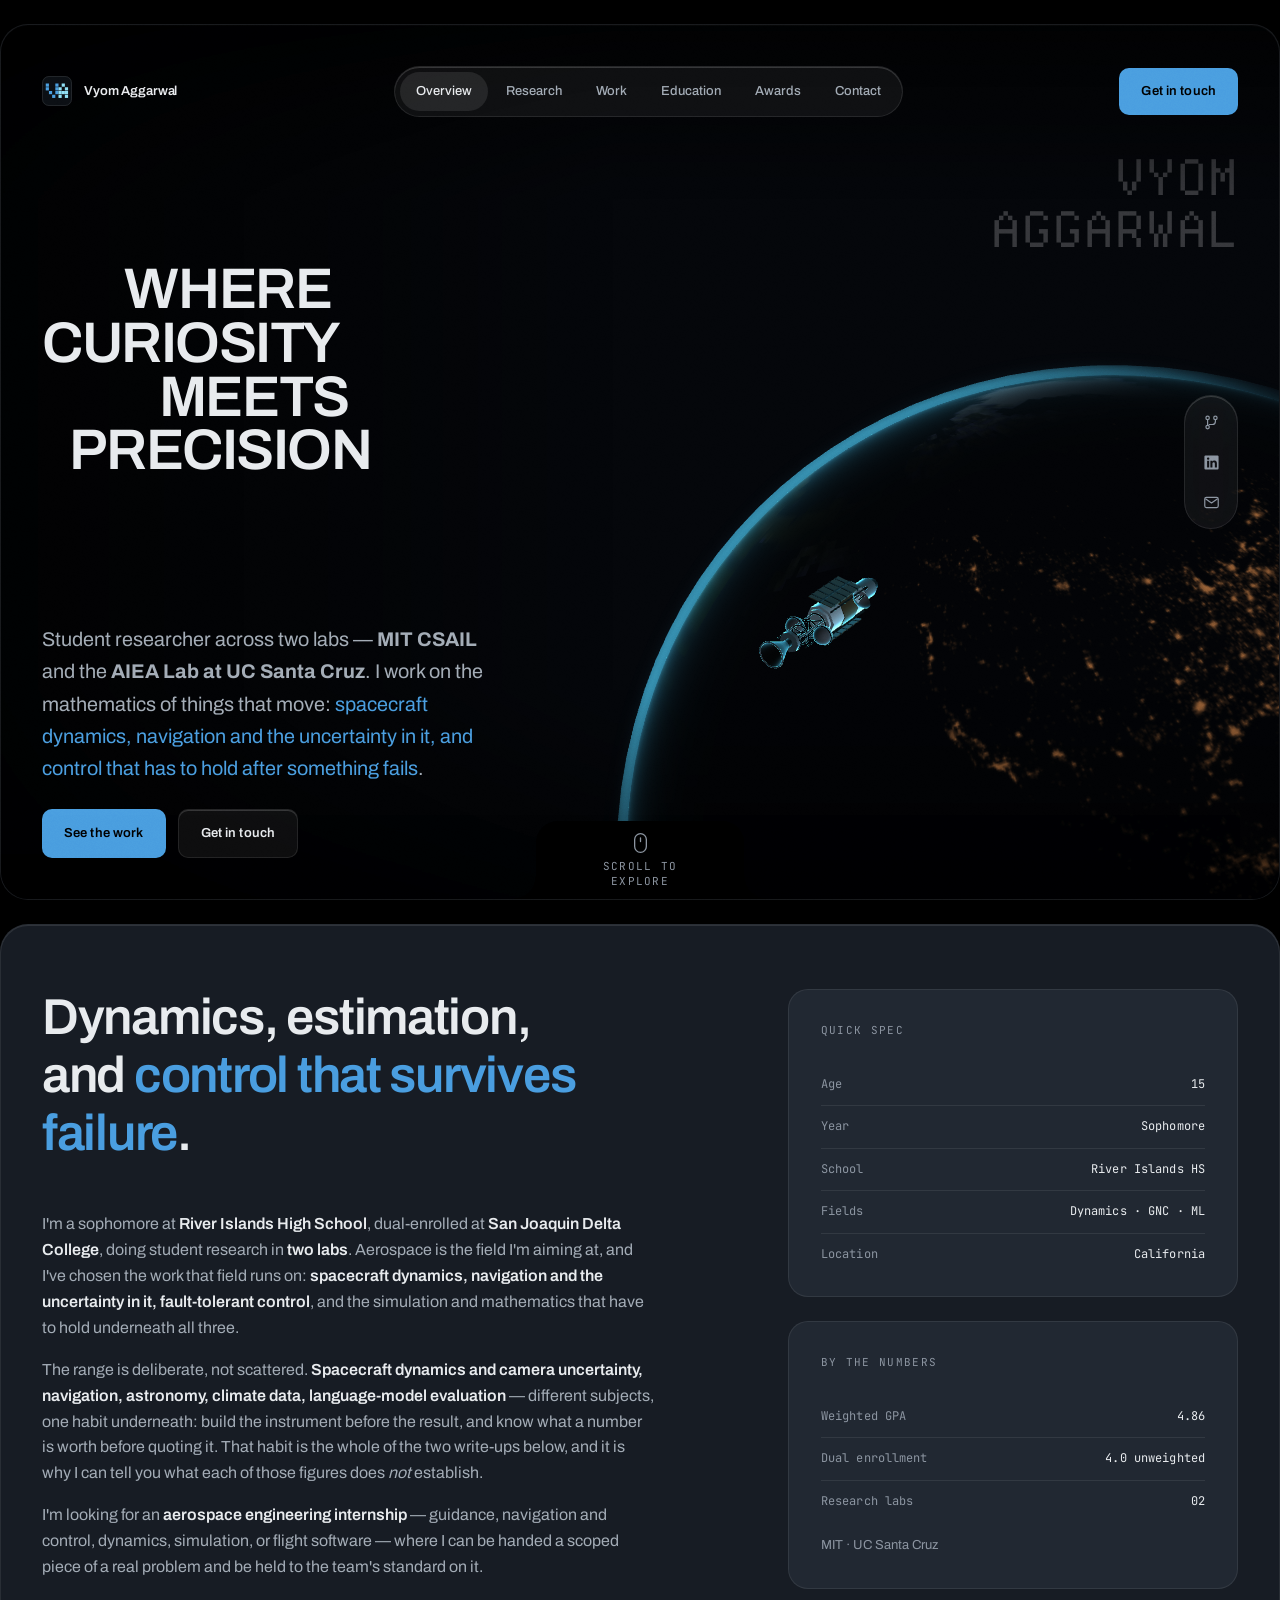
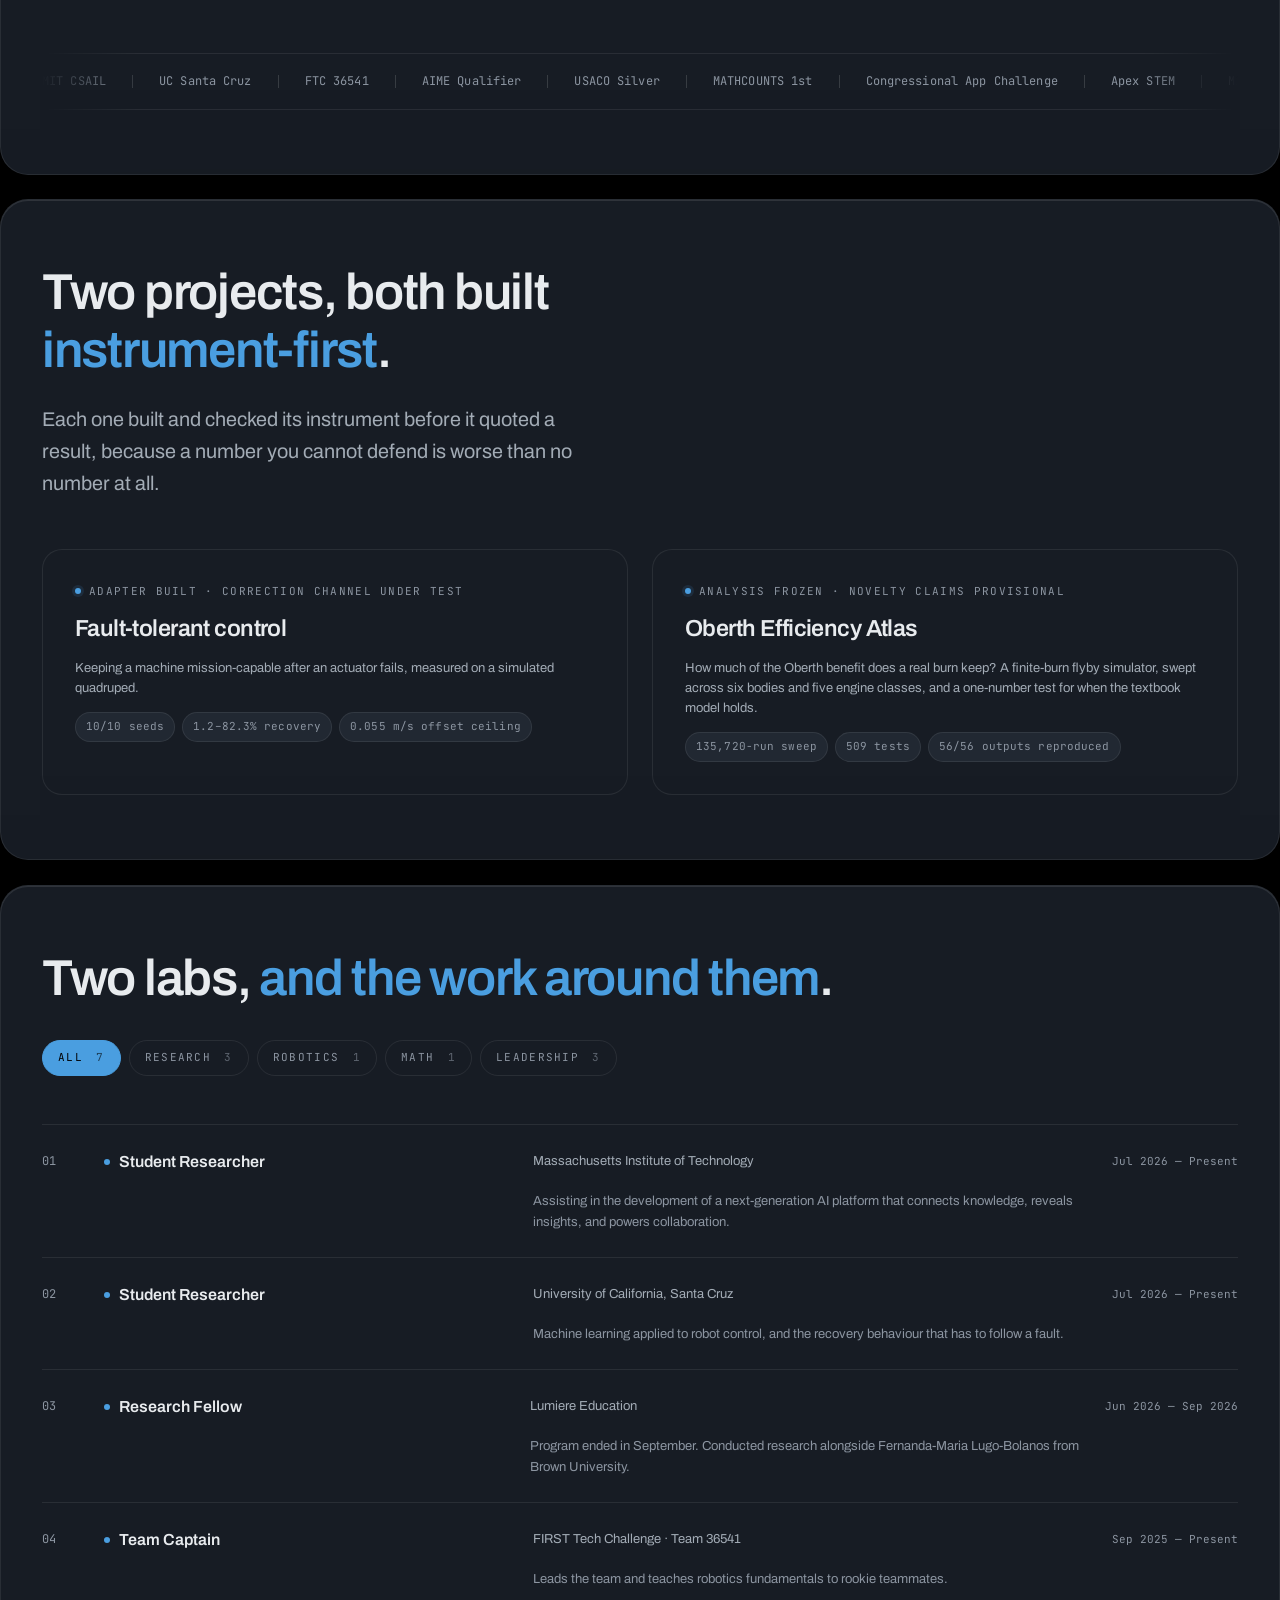
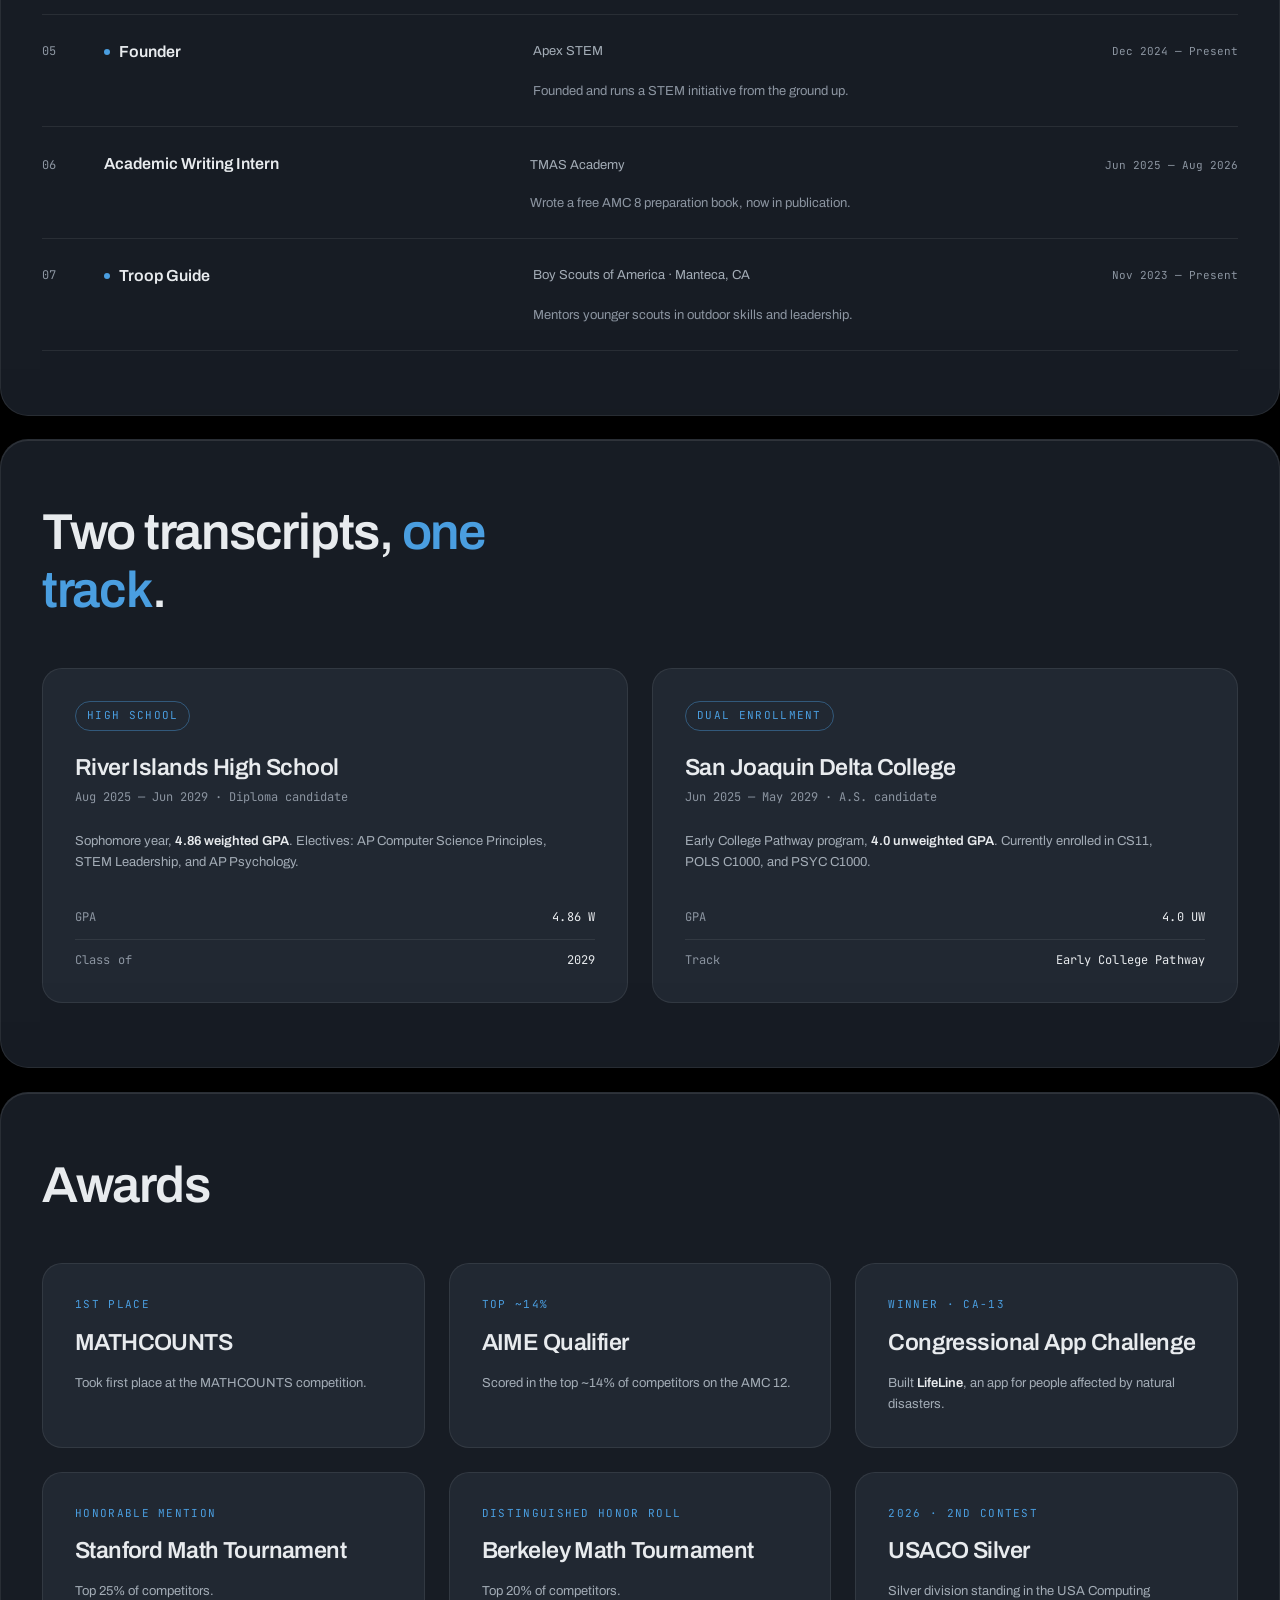
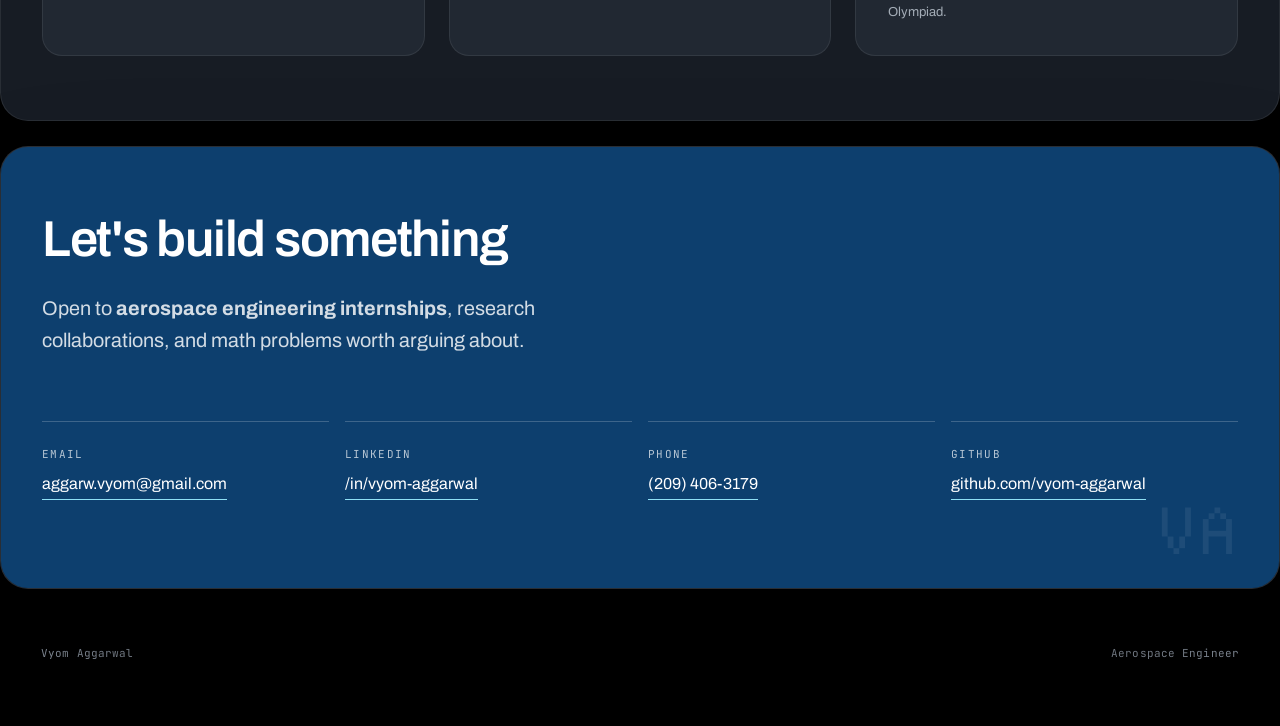
==== index.html @ f82e564a "Update MIT research description Revise the Student Researcher role description to reflect work on an" ====
<!doctype html>
<html lang="en">
<head>
<meta charset="utf-8">
<meta name="viewport" content="width=device-width, initial-scale=1, viewport-fit=cover">

<title>Vyom Aggarwal — Dynamics, Control &amp; Machine Learning</title>
<meta name="description" content="Vyom Aggarwal is a 15-year-old student researcher across two labs, working on spacecraft dynamics, navigation and uncertainty, and control that has to hold after something fails.">
<meta name="author" content="Vyom Aggarwal">
<link rel="canonical" href="https://vyom-aggarwal.github.io/">

<meta name="theme-color" content="#0A0D11">

<meta property="og:type" content="website">
<meta property="og:url" content="https://vyom-aggarwal.github.io/">
<meta property="og:title" content="Vyom Aggarwal — Control, Machine Learning &amp; Mathematics">
<meta property="og:description" content="15-year-old student researcher across two labs. Spacecraft dynamics, navigation and uncertainty, and control that has to hold after something fails. High school sophomore, class of 2029.">
<meta name="twitter:card" content="summary_large_image">

<link rel="icon" href="assets/favicon.svg" type="image/svg+xml">
<link rel="icon" href="assets/img/favicon-32.png" sizes="32x32" type="image/png">
<link rel="apple-touch-icon" href="assets/img/apple-touch-icon.png">

<link rel="preload" href="assets/fonts/Archivo-var.woff2" as="font" type="font/woff2" crossorigin>
<link rel="stylesheet" href="assets/css/tokens.css?v=ade0bd71">
<link rel="stylesheet" href="assets/css/base.css?v=ade0bd71">
<link rel="stylesheet" href="assets/css/hero.css?v=ade0bd71">
<link rel="stylesheet" href="assets/css/projects.css?v=ade0bd71">
<link rel="stylesheet" href="assets/css/sections.css?v=ade0bd71">

<noscript><style>
  /* The project write-ups exist only inside these dialogs, so without
     scripting they are shown inline instead of hidden. A crawler that
     ignores scripts still reads every word. */
  .proj:not([open]) {
    display: block; position: static; width: auto; max-width: none;
    max-height: none; margin: var(--s-4) 0 0; box-shadow: none;
  }
  .proj__inner { max-height: none; }
  .proj__close, .stepper { display: none; }
  .steps { height: auto !important; }
  .step {
    position: static; opacity: 1; visibility: visible;
    border-top: 1px solid var(--hair);
  }
  .nojs-note { display: block; }
</style></noscript>
<script>document.documentElement.classList.add('js');</script>
</head>

<body>

<a class="skip-link" href="#main">Skip to content</a>
<div class="grain" aria-hidden="true"></div>

<main id="main">

<!-- ═══════════════ 01 · OVERVIEW ═══════════════ -->
<div class="panel panel--window">
  <section class="hero" id="overview">

    <div class="bar">
      <a class="ident" href="#overview">
        <span class="ident__mark" aria-hidden="true">
          <svg viewBox="0 0 32 32" width="30" height="30">
      <rect width="32" height="32" rx="7.5" fill="#0B0F14"/>
      <rect x="0.5" y="0.5" width="31" height="31" rx="7" fill="none" stroke="#ffffff" stroke-opacity=".10"/>
      <g fill="#4A9EE0">
        <rect x="4" y="8" width="3.4" height="3.4"/>
        <rect x="4" y="12" width="3.4" height="3.4"/>
        <rect x="7.4" y="16" width="3.4" height="3.4"/>
        <rect x="10.8" y="20" width="3.4" height="3.4"/>
        <rect x="14.2" y="16" width="3.4" height="3.4"/>
        <rect x="14.2" y="12" width="3.4" height="3.4"/>
        <rect x="14.2" y="8" width="3.4" height="3.4"/>
      </g>
      <g fill="#8FE0F5">
        <rect x="21" y="8" width="3.4" height="3.4"/>
        <rect x="24.4" y="12" width="3.4" height="3.4"/>
        <rect x="17.6" y="12" width="3.4" height="3.4"/>
        <rect x="17.6" y="16" width="3.4" height="3.4"/>
        <rect x="21" y="16" width="3.4" height="3.4"/>
        <rect x="24.4" y="16" width="3.4" height="3.4"/>
        <rect x="17.6" y="20" width="3.4" height="3.4"/>
        <rect x="24.4" y="20" width="3.4" height="3.4"/>
      </g>
          </svg>
        </span>
        <span class="ident__name">Vyom Aggarwal</span>
      </a>

      <nav class="navpill glass" aria-label="Sections">
        <a href="#overview" aria-current="true">Overview</a>
        <a href="#research">Research</a>
        <a href="#work">Work</a>
        <a href="#education">Education</a>
        <a href="#awards">Awards</a>
        <a href="#contact">Contact</a>
      </nav>

      <a class="btn btn--solid" href="mailto:aggarw.vyom@gmail.com">Get in touch</a>
    </div>

    <div class="head">
      <h1 class="display" id="display">
        <span><span class="u-sr">Vyom Aggarwal. </span>Where</span>
        <span>Curiosity</span>
        <span>Meets</span>
        <span>Precision</span>
      </h1>
    </div>


    <div class="stage" id="stage">
      <img class="stage__poster" id="poster" src="assets/img/earth-poster.webp?v=7a37e421" alt="" width="1440" height="860" fetchpriority="high" decoding="async">
      <canvas class="stage__canvas" id="heroRig" aria-hidden="true"></canvas>
    </div>
    <div class="scrim" aria-hidden="true"></div>

    <p class="word" aria-hidden="true"><i>Vyom</i><i>Aggarwal</i></p>

    <div class="foot">
      <p class="foot__lede">Student researcher across two labs — <b>MIT CSAIL</b> and the
        <b>AIEA Lab at UC Santa Cruz</b>. I work on the mathematics of things that move:
        <em>spacecraft dynamics, navigation and the uncertainty in it, and control that has to hold after
        something fails</em>.</p>
      <div class="foot__cta">
        <a class="btn btn--solid" href="#work">See the work</a>
        <a class="btn btn--glass glass" href="mailto:aggarw.vyom@gmail.com">Get in touch</a>
      </div>
    </div>


    <nav class="rail glass" aria-label="Elsewhere">
      <a href="https://github.com/vyom-aggarwal" target="_blank" rel="noopener">
        <span class="u-sr">GitHub</span>
        <svg viewBox="0 0 24 24" fill="none" stroke="currentColor" stroke-width="1.7" stroke-linecap="round" aria-hidden="true">
          <circle cx="6.5" cy="5.5" r="2.4"/><circle cx="6.5" cy="18.5" r="2.4"/><circle cx="17.5" cy="5.5" r="2.4"/>
          <path d="M6.5 7.9v8.2M17.5 7.9v2.6c0 2.4-1.9 4.3-4.3 4.3H8.9"/>
        </svg>
      </a>
      <a href="https://www.linkedin.com/in/vyom-aggarwal/" target="_blank" rel="noopener">
        <span class="u-sr">LinkedIn</span>
        <svg viewBox="0 0 24 24" fill="currentColor" fill-rule="evenodd" aria-hidden="true">
          <path d="M3.6 2h16.8A1.6 1.6 0 0 1 22 3.6v16.8a1.6 1.6 0 0 1-1.6 1.6H3.6A1.6 1.6 0 0 1 2 20.4V3.6A1.6 1.6 0 0 1 3.6 2Zm2.2 7.4h2.9V19H5.8V9.4Zm1.45-4.6a1.7 1.7 0 1 1 0 3.4 1.7 1.7 0 0 1 0-3.4ZM10.6 9.4h2.78v1.31h.04c.39-.73 1.33-1.5 2.74-1.5 2.93 0 3.47 1.93 3.47 4.43V19h-2.9v-4.77c0-1.14-.02-2.6-1.58-2.6-1.59 0-1.83 1.24-1.83 2.52V19h-2.9V9.4Z"/>
        </svg>
      </a>
      <a href="mailto:aggarw.vyom@gmail.com">
        <span class="u-sr">Email</span>
        <svg viewBox="0 0 24 24" fill="none" stroke="currentColor" stroke-width="1.7" stroke-linejoin="round" aria-hidden="true">
          <rect x="2.5" y="4.8" width="19" height="14.4" rx="2.2"/>
          <path d="m3.4 6.6 8.6 6 8.6-6"/>
        </svg>
      </a>
    </nav>

    <div class="notch">
      <svg viewBox="0 0 13 20" stroke-width="1.3" aria-hidden="true">
        <rect x="0.65" y="0.65" width="11.7" height="18.7" rx="5.85"/>
        <line class="notch__wheel" x1="6.5" y1="5" x2="6.5" y2="8.5" stroke-linecap="round"/>
      </svg>
      <span>Scroll to<br>explore</span>
    </div>

  </section>
</div>

<!-- ═══════════════ PROFILE ═══════════════ -->
<div class="panel">
  <section class="section" id="profile" aria-label="Profile">
    <div class="overview__grid">

      <div>
        <div class="section__head">
          <h2 class="section__title">Dynamics, estimation, and <em>control that survives failure</em>.</h2>
        </div>
        <div class="prose">
          <p>I'm a sophomore at <b>River Islands High School</b>, dual-enrolled at
            <b>San Joaquin Delta College</b>, doing student research in <b>two labs</b>. Aerospace is the
            field I'm aiming at, and I've chosen the work that field runs on: <b>spacecraft dynamics,
            navigation and the uncertainty in it, fault-tolerant control</b>, and the simulation and
            mathematics that have to hold underneath all three.</p>
          <p>The range is deliberate, not scattered. <b>Spacecraft dynamics and camera uncertainty,
            navigation, astronomy, climate data, language-model evaluation</b> — different subjects, one
            habit underneath: build the instrument before the result, and know what a number is worth
            before quoting it. That habit is the whole of the two write-ups below, and it is why I can
            tell you what each of those figures does <em>not</em> establish.</p>
          <p>I'm looking for an <b>aerospace engineering internship</b> — guidance, navigation and
            control, dynamics, simulation, or flight software — where I can be handed a scoped piece of a
            real problem and be held to the team's standard on it.</p>
        </div>
      </div>

      <div style="display: grid; gap: var(--s-4)">
        <article class="card">
          <p class="card__k">Quick spec</p>
          <dl class="spec">
            <div><dt>Age</dt><dd>15</dd></div>
            <div><dt>Year</dt><dd>Sophomore</dd></div>
            <div><dt>School</dt><dd>River Islands HS</dd></div>
            <div><dt>Fields</dt><dd>Dynamics · GNC · ML</dd></div>
            <div><dt>Location</dt><dd>California</dd></div>
          </dl>
        </article>
        <article class="card">
          <p class="card__k">By the numbers</p>
          <dl class="spec">
            <div><dt>Weighted GPA</dt><dd>4.86</dd></div>
            <div><dt>Dual enrollment</dt><dd>4.0 unweighted</dd></div>
            <div><dt>Research labs</dt><dd>02</dd></div>
          </dl>
          <p class="note">MIT · UC Santa Cruz</p>
        </article>
      </div>

    </div>

    <div class="marquee" aria-hidden="true">
      <div class="marquee__track">
        <span>MIT CSAIL</span><span>UC Santa Cruz</span><span>FTC 36541</span><span>AIME Qualifier</span><span>USACO Silver</span><span>MATHCOUNTS 1st</span><span>Congressional App Challenge</span><span>Apex STEM</span>
        <span>MIT CSAIL</span><span>UC Santa Cruz</span><span>FTC 36541</span><span>AIME Qualifier</span><span>USACO Silver</span><span>MATHCOUNTS 1st</span><span>Congressional App Challenge</span><span>Apex STEM</span>
      </div>
    </div>
  </section>
</div>

<!-- ═══════════════ 02 · PROJECTS ═══════════════ -->
<div class="panel">
  <section class="section" id="research">
    <span class="u-anchor" id="projects" aria-hidden="true"></span>

    <div class="section__head">
      <h2 class="section__title">Two projects, both built <em>instrument-first</em>.</h2>
      <p class="section__lede">Each one built and checked its instrument before it quoted a result,
        because a number you cannot defend is worse than no number at all.</p>
    </div>

    <ul class="launcher">
      <li>
        <button class="pcard" type="button" aria-haspopup="dialog" data-open="fault-tolerant-control">
          <span class="pcard__stage">
            <img class="pcard__poster" src="assets/img/card-quadruped.webp?v=574f46b7" alt="" width="720" height="450" loading="lazy" decoding="async">
            <canvas class="pcard__canvas" data-model="quadruped" aria-hidden="true"></canvas>
          </span>
          <span class="pcard__meta">
            <span class="pcard__state"><i></i>Adapter built · correction channel under test</span>
            <span class="pcard__title">Fault-tolerant control</span>
            <span class="pcard__line">Keeping a machine mission-capable after an actuator fails,
              measured on a simulated quadruped.</span>
            <span class="pcard__chips"><b>10/10 seeds</b><b>1.2–82.3% recovery</b><b>0.055 m/s offset ceiling</b></span>
          </span>
        </button>
      </li>
      <li>
        <button class="pcard" type="button" aria-haspopup="dialog" data-open="oberth-efficiency-atlas">
          <span class="pcard__stage">
            <img class="pcard__poster" src="assets/img/card-oberth.webp?v=cac33565" alt="" width="720" height="450" loading="lazy" decoding="async">
            <canvas class="pcard__canvas" data-model="oberth" aria-hidden="true"></canvas>
          </span>
          <span class="pcard__meta">
            <span class="pcard__state"><i></i>Analysis frozen · novelty claims provisional</span>
            <span class="pcard__title">Oberth Efficiency Atlas</span>
            <span class="pcard__line">How much of the Oberth benefit does a real burn keep? A finite-burn
              flyby simulator, swept across six bodies and five engine classes, and a one-number test
              for when the textbook model holds.</span>
            <span class="pcard__chips"><b>135,720-run sweep</b><b>509 tests</b><b>56/56 outputs reproduced</b></span>
          </span>
        </button>
      </li>
    </ul>

    <p class="nojs-note note">Both projects are shown in full below.</p>

    <!-- ── Project A ── -->
    <dialog class="proj" id="project-fault-tolerant-control" aria-labelledby="ftc-title">
      <div class="proj__inner">
        <header class="proj__head">
          <p class="proj__eyebrow">Project A · UC Santa Cruz AIEA Lab</p>
          <h2 class="proj__title" id="ftc-title">Fault Recovery in RL Locomotion Through Online Residual Adaptation</h2>
          <p class="proj__lede">Can a small correction module, updated <em>during</em> execution, restore a
            quadruped's gait after a hardware fault without retraining the policy underneath?</p>
          <button class="proj__close" type="button" data-close><svg viewBox="0 0 16 16" aria-hidden="true"><path d="M3 3l10 10M13 3L3 13"/></svg><span class="u-sr">Close project</span></button>
        </header>


        <div class="proj__stage">
          <canvas class="proj__canvas" data-sim="fault" aria-hidden="true"></canvas>
          <div class="simhud" data-tone="ok" aria-hidden="true">
            <i class="simhud__dot"></i>
            <b data-sim-status>Nominal gait</b>
            <span data-sim-detail>base policy · healthy</span>
            <span class="simhud__v"><b data-sim-vel>0.50</b> m/s</span>
            <span class="simhud__v">step <b data-sim-step>000</b></span>
          </div>
        </div>
        <div class="stepper">
          <div class="stepper__bar">
            <p class="stepper__pos"><b data-step-num>01</b> / 06</p>
            <p class="stepper__name" data-step-name>Premise</p>
            <div class="stepper__ctl">
              <button class="stepper__play" type="button" data-step-play
                      aria-label="Play the trial">
                <svg class="i-play" viewBox="0 0 16 16" aria-hidden="true"><path d="M4.5 2.6 13 8l-8.5 5.4Z"/></svg>
                <svg class="i-pause" viewBox="0 0 16 16" aria-hidden="true"><path d="M4.5 2.8h2.6v10.4H4.5zM8.9 2.8h2.6v10.4H8.9z"/></svg>
              </button>
            </div>
          </div>
          <input class="stepper__range" type="range" min="0" max="500" step="1" value="0"
                 aria-label="Trial step" aria-valuetext="Step 1 of 6, Premise" data-step-range>
          <ol class="stepper__ticks">
          <li><button type="button" data-step-go="1" aria-current="true">Premise</button></li>
          <li><button type="button" data-step-go="2">Apparatus</button></li>
          <li><button type="button" data-step-go="3">Injection</button></li>
          <li><button type="button" data-step-go="4">Method</button></li>
          <li><button type="button" data-step-go="5">Measurement</button></li>
          <li><button type="button" data-step-go="6">Finding</button></li>
          </ol>
        </div>

        <div class="steps" data-steps>
      <article class="step is-active" data-step="1" aria-label="Step 1 of 6, Premise">
        <div class="beat">
            <p class="beat__no">01 — Premise</p>
            <h3 class="beat__title">Policies are trained on robots that <em>never break</em>.</h3>
            <p class="beat__body">In the real world motors weaken, joints seize, and sensors start
              reporting values that aren't true. A locomotion policy trained only under ideal
              conditions has never once been shown what failure feels like — so it has no
              response to it.</p></div>
      </article>
      <article class="step" data-step="2" aria-label="Step 2 of 6, Apparatus">
        <div class="beat">
            <p class="beat__no">02 — Apparatus</p>
            <h3 class="beat__title">A quadruped you can break <em>on purpose</em>.</h3>
            <p class="beat__body">Twelve revolute joints in PyBullet, physics at 240&nbsp;Hz stepped
              down to 60&nbsp;Hz control. PPO trained across <b>ten seeds at 1.5M timesteps</b> —
              all ten converged to a usable gait, so every one of them is in the experiment.</p>
            <div class="beat__meta">
              <span>34-dim observation</span><span>12-dim action</span><span>0.5 m/s target</span><span>~8.4 h laptop CPU</span>
            </div></div>
        <article class="card">
        <p class="card__k">Training reliability</p>
        <dl class="spec">
          <div><dt>Seeds attempted</dt><dd>10 @ 1.5M</dd></div>
          <div><dt>Converged</dt><dd>10 / 10 · 100%</dd></div>
          <div><dt>Excluded</dt><dd>None</dd></div>
          <div><dt>Commanded</dt><dd>0.500 m/s</dd></div>
          <div><dt>Wall clock</dt><dd>~8.4 h</dd></div>
        </dl>
        <p class="note">Every seed reached a usable gait on this run, so none were held out
          and all ten are aggregated above — the convergence rate is a reported result either
          way, since it characterises how reliably this setup produces a usable policy.</p>
      </article>
      </article>
      <article class="step" data-step="3" aria-label="Step 3 of 6, Injection">
        <div class="beat">
            <p class="beat__no">03 — Injection</p>
            <h3 class="beat__title">At step 200, <em>something fails</em>.</h3>
            <p class="beat__body">Five fault families on a matched seed set, so every fault type is
              compared against identical initial conditions. Three corrupt the <b>physics</b> —
              what the robot can do. Two corrupt the <b>observations</b> — what the robot
              knows.</p>
            <div class="beat__meta">
              <span>torque_limit</span><span>joint_lock</span><span>actuation_delay</span><span>sensor_dropout</span><span>sensor_noise</span>
            </div></div>
      </article>
      <article class="step" data-step="4" aria-label="Step 4 of 6, Method">
        <div class="beat">
            <p class="beat__no">04 — Method</p>
            <h3 class="beat__title">Correct <em>around</em> the fault, don't retrain through it.</h3>
            <p class="beat__body">A twelve-number residual sits between the frozen base policy and the
              actuators. It integrates velocity-tracking error and spreads the correction across joints
              through an influence matrix measured on the healthy robot — no gradients, no network, no
              fault detector. The ablation is <b>fixed</b> versus <b>re-identified online by recursive
              least squares</b>: does learning the damaged dynamics buy anything over correcting with a
              model of the undamaged ones?</p>
            <p class="beat__note">Built, with the influence matrix fit on all ten seeds. Its first
              test was a negative result.</p></div>
        <article class="card">
        <p class="card__k">First probe · seed 0</p>
        <dl class="spec">
          <div><dt>Forward-column agreement</dt><dd>cos 0.29</dd></div>
          <div><dt>Lateral · yaw agreement</dt><dd>0.77 · 0.75</dd></div>
          <div><dt>Best forward change, offset</dt><dd>≈ 0.055 m/s</dd></div>
          <div><dt>Settled deficit, torque_limit</dt><dd>0.106 m/s</dd></div>
          <div><dt>Settled deficit, joint_lock</dt><dd>0.099 m/s</dd></div>
          <div><dt>Settled deficit, delay (5)</dt><dd>0.197 m/s</dd></div>
        </dl>
        <p class="note">Independent halves of the fit disagreed about how joint offsets move
          forward speed. Holding one offset for a whole episode showed why: the change saturates
          near 0.055 m/s however much is asked for, and the same holds on a damaged robot. The base
          policy tracks velocity in closed loop, so it cancels a posture offset. That is authority,
          not noise — more data would not fix it. The correction has to act on <b>gait
          amplitude</b> instead; that probe is written and not yet run.</p>
      </article>
      </article>
      <article class="step" data-step="5" aria-label="Step 5 of 6, Measurement">
        <div class="beat">
            <p class="beat__no">05 — Measurement</p>
            <h3 class="beat__title">First, build an instrument <em>you can trust</em>.</h3>
            <p class="beat__body">The original recovery criterion latched onto the first instantaneous
              velocity crossing and scored ~100% recovery on every fault — including 100%
              recovery alongside a 36.5% fall rate, which cannot both be true. It was rebuilt:
              velocity smoothed over a 30-step causal window, <b>degradation has to be observed before
              recovery can be</b>, the speed must hold for 30 consecutive steps, and a trial that falls
              is never scored as recovered.</p>
            <p class="beat__note">Every recovery number predating that change was discarded.</p>
            <p class="beat__note">Revised again on 22 September: degradation and recovery are now
              judged on 2-second windows, about six strides, and the lasting deficit is recorded
              separately from the worst transient dip. The Baseline A table predates that revision
              and is due a re-run.</p></div>
        <article class="card">
        <p class="card__k">Build status</p>
        <ul class="checklist">
          <li data-state="done"><i></i>Fault-injectable environment</li>
          <li data-state="done"><i></i>PPO base policy · 10 seeds</li>
          <li data-state="done"><i></i>Recovery criterion rebuilt</li>
          <li data-state="done"><i></i>Baseline A evaluation</li>
          <li data-state="done"><i></i>Across-seed aggregation</li>
          <li data-state="done"><i></i>Residual adapter · fixed and RLS modes</li>
          <li data-state="done"><i></i>Influence matrix · 10 seeds</li>
          <li data-state="done"><i></i>Offset authority probe · negative</li>
          <li data-state="partial"><i></i>Settled deficit · seed 0 only</li>
          <li data-state="partial"><i></i>Severity sweep · seed 0 only</li>
          <li data-state="partial"><i></i>Gait-amplitude probe · written, not run</li>
          <li data-state="todo"><i></i>Baseline A re-run · 2 s criterion</li>
          <li data-state="todo"><i></i>H3 held-out fault split</li>
          <li data-state="todo"><i></i>Adapter evaluated under faults</li>
          <li data-state="todo"><i></i>Baseline B · full retraining</li>
        </ul>
      </article>
      </article>
      <article class="step" data-step="6" aria-label="Step 6 of 6, Finding">
        <div class="beat">
            <p class="beat__no">06 — Finding</p>
            <h3 class="beat__title">The faults <em>separate cleanly</em>.</h3>
            <p class="beat__body">Unadapted recovery runs from <b>1.2% on actuation_delay</b> to
              <b>82.3% on sensor_noise</b>. Every actuation-side fault is less recoverable than both
              sensor-side faults, with no overlap — which makes the physics/sensor distinction a
              measured property of the system rather than a labelling convention, and a defensible
              axis for the H3 generalization split.</p>
            <p class="beat__note">Real headroom for an adaptation method to demonstrate an effect.</p></div>
        <div class="tablewrap">
      <table class="rtable">
        <caption>Baseline A · no adaptation · 10 seeds × 100 trials · ± is spread across seeds, shown where the aggregation reports one · scored before the 22 September criterion revision</caption>
        <thead>
          <tr>
            <th scope="col">Fault (severity)</th>
            <th scope="col">Degraded</th>
            <th scope="col">Vel. drop</th>
            <th scope="col">Recovery</th>
            <th scope="col">Falls</th>
            <th scope="col">Recovery time</th>
          </tr>
        </thead>
        <tbody>
          <tr><td>actuation_delay (10 steps)</td><td>100.0%</td><td>98.5%</td><td>1.2% ± 1.4</td><td><b>78.5% ± 12.2</b></td><td>2.340 s ± 0.617</td></tr>
          <tr data-power><td>torque_limit (0.2×)</td><td>93.7%</td><td>57.4%</td><td>43.1% ± 8.4</td><td>31.1% ± 11.1</td><td>1.679 s ± 0.340</td></tr>
          <tr data-power><td>joint_lock</td><td>94.9%</td><td>49.8%</td><td>53.7% ± 8.2</td><td>4.2% ± 8.2</td><td>1.896 s ± 0.180</td></tr>
          <tr><td>sensor_dropout</td><td>83.9%</td><td>31.7%</td><td>79.6% ± 7.5</td><td>2.6% ± 4.6</td><td>1.729 s ± 0.146</td></tr>
          <tr><td>sensor_noise (σ 0.3)</td><td>84.7%</td><td>29.3%</td><td>82.3% ± 8.2</td><td>2.0% ± 4.6</td><td>1.622 s ± 0.141</td></tr>
        </tbody>
      </table>
    </div>
        <p class="note" style="max-width: var(--measure)">Recovery is <b>conditional on degradation</b> — of the trials
      where the fault measurably slowed the robot, the fraction that returned to pre-fault speed
      and held it. Trials the fault never affected are counted under Degraded rather than scored
      as recoveries. <b>torque_limit</b> and <b>joint_lock</b> are the highest-power test cases:
      recovery sits mid-range at 43.1% and 53.7%, so an adaptation method has room to move it
      without running into a floor or a ceiling. <b>actuation_delay</b> is the severe end —
      it topples the robot in 78.5% of trials and almost never recovers.</p>
        <div class="step__pair"><article class="card">
        <p class="card__k">Per-seed recovery range</p>
        <dl class="spec">
          <div><dt>actuation_delay</dt><dd>0 – 4%</dd></div>
          <div><dt>torque_limit</dt><dd>32 – 60%</dd></div>
          <div><dt>joint_lock</dt><dd>41 – 68%</dd></div>
          <div><dt>sensor_dropout</dt><dd>68 – 88%</dd></div>
          <div><dt>sensor_noise</dt><dd>64 – 94%</dd></div>
        </dl>
        <p class="note"><b>actuation_delay</b> is narrow only because it sits on the floor
          — every seed fails it. The other four spread 20 to 30 points, none of them wide
          enough to trip the 40-point flag, so no fault is strongly seed-dependent on this run.</p>
      </article></div>
        <a class="repo" href="https://github.com/vyom-aggarwal/fault-recovery-quadruped-rl" target="_blank" rel="noopener">
      <span class="repo__k">Repository · reproducible from a clean clone</span>
      <span class="repo__v">github.com/vyom-aggarwal/fault-recovery-quadruped-rl</span>
    </a>
      </article>
        </div>
      </div>
    </dialog>

    <!-- ── Project B ── -->
    <dialog class="proj proj--flow" id="project-oberth-efficiency-atlas" aria-labelledby="oa-title">
      <div class="proj__inner">
        <button class="proj__close" type="button" data-close><svg viewBox="0 0 16 16" aria-hidden="true"><path d="M3 3l10 10M13 3L3 13"/></svg><span class="u-sr">Close project</span></button>
        <header class="proj__head">
          <p class="proj__eyebrow">Project B · Spacecraft dynamics</p>
          <h2 class="proj__title" id="oa-title">Oberth Efficiency Atlas</h2>
          <p class="proj__lede">A real burn is not instantaneous, so it keeps only part of the textbook
            Oberth benefit. This project measures <em>how much</em>, across six bodies and five engine
            classes, and tests whether one dimensionless number organises the answer.</p>
        </header>


        <div class="proj__stage">
          <canvas class="proj__canvas" data-sim="flyby" aria-hidden="true"></canvas>
          <div class="simhud simhud--top" data-tone="warn" aria-hidden="true">
            <i class="simhud__dot"></i>
            <b data-fly-status>Finite-burn loss</b>
            <span class="simhud__v">η <b data-fly-eta>0.532</b></span>
            <span class="simhud__v simhud__v--wide">loss <b data-fly-loss>12.7%</b> of Δv</span>
          </div>
          <p class="simkey" aria-hidden="true"><span data-k="burn">burn</span><span data-k="coast">coast</span><span data-k="dash">unpowered arrival, impulsive departure</span></p>
        </div>
        <div class="stepper simctl">
          <div class="stepper__bar">
            <p class="stepper__pos"><b>Π</b> <output data-fly-pi>10.0</output></p>
            <p class="stepper__name" data-fly-kept>keeps 53.2% of the impulsive Oberth bonus · loss 12.7% of Δv</p>
            <div class="stepper__ctl">
              <button class="stepper__play" type="button" data-fly-play
                      aria-label="Play the sweep">
                <svg class="i-play" viewBox="0 0 16 16" aria-hidden="true"><path d="M4.5 2.6 13 8l-8.5 5.4Z"/></svg>
                <svg class="i-pause" viewBox="0 0 16 16" aria-hidden="true"><path d="M4.5 2.8h2.6v10.4H4.5zM8.9 2.8h2.6v10.4H8.9z"/></svg>
              </button>
            </div>
          </div>
          <input class="stepper__range" type="range" min="0" max="1000" step="1" value="600"
                 aria-label="Burn length Π" aria-valuetext="Π 10.0, keeps 53.2% of the impulsive Oberth bonus, loss 12.7% of Δv" data-fly-range>
          <ol class="stepper__ticks">
            <li><button type="button" data-fly-go="0.01" aria-label="Set Π to 0.01">0.01</button></li>
            <li><button type="button" data-fly-go="0.1" aria-label="Set Π to 0.1">0.1</button></li>
            <li><button type="button" data-fly-go="1" aria-label="Set Π to 1">1</button></li>
            <li><button type="button" data-fly-go="10" aria-label="Set Π to 10">10</button></li>
            <li><button type="button" data-fly-go="100" aria-label="Set Π to 100">100</button></li>
            <li><button type="button" data-fly-go="1000" aria-label="Set Π to 1000">1000</button></li>
          </ol>
        </div>

        <div class="proj__body">
          <p class="beat__body">The Oberth effect is that the same Δv buys more energy when it is spent
            deep in a gravity well, at high speed. Mission design usually approximates the burn as
            instantaneous, at periapsis. This project measures the correction. <b>η</b> is the share of
            the impulsive Oberth bonus (the gain in excess speed beyond Δv itself) that a real burn
            keeps, and <b>Π</b> is how long the burn lasts compared with the time to cover a periapsis
            distance at periapsis speed.</p>
          <p class="beat__body">The picture above is the simulator, not a recording of a result. Move the
            slider and it integrates the whole flyby again, with the same Δv spent over a longer or
            shorter burn. The bright arc is the burn and the blue line is coast; the dashed lines are the
            unpowered arrival and the textbook impulsive departure. η and the loss are read straight
            from the simulator's output.</p>
          <p class="beat__note">Held fixed: arrival speed equal to the escape speed at periapsis,
            Δv = 0.1 v<sub>p</sub>, Δv/c = 0.3, prograde thrust centred on periapsis, a point-mass
            planet. An illustrative case, not a mission. Π is the burn's duration in units of
            r<sub>p</sub>/v<sub>p</sub>.</p>

          <h3 class="proj__sub">What the sweep <em>found</em>.</h3>
          <div class="inv">
            <article class="inv__item">
              <p class="inv__no">01 — Short burns</p>
              <p class="inv__title">The loss is quadratic in Π.</p>
              <p class="inv__body">For a prograde burn centred on periapsis, the loss is at most about
                <b>Π²/96 of Δv</b>, for Π up to about 1 and modest Δv/v<sub>p</sub> and mass ratio; larger
                values scale it by a closed-form factor. A burn shorter than r<sub>p</sub>/v<sub>p</sub>
                (about 16% of a circular orbit's period at r<sub>p</sub>) therefore loses roughly 1% of
                its Δv or less. Across the 20,860 prograde sweep runs with Π ≤ 1, none exceeds 1.010
                times the closed-form bound for its own Δv/v<sub>p</sub> and Δv/c.</p>
              <p class="inv__body">It is a leading-order bound, not a strict inequality, and it is
                probably close to a rule of thumb practitioners already use. It is reported as a clean
                statement for flybys, not as a discovery.</p>
            </article>
            <article class="inv__item">
              <p class="inv__no">02 — Long burns</p>
              <p class="inv__title">Half the bonus is gone at Π of about 8–40.</p>
              <p class="inv__body">The energy-based efficiency falls to one half at <b>Π between 8.4
                and 40</b> across all 1,143 engine and arrival families in the sweep, with a median of
                26. The sweep is dimensionless, so this holds at every body: a burn longer than 10–40
                periapsis timescales forfeits about half the Oberth bonus.</p>
              <p class="inv__body">Beyond the quadratic regime, slow arrivals (v<sub>∞</sub>/v<sub>esc</sub>
                ≲ 0.5) follow a Π<sup>−1/3</sup> law until a crossover set by the arrival speed, then
                ln&nbsp;Π&nbsp;/&nbsp;Π; faster arrivals have no such middle regime. That is why the Sun,
                Jupiter and Saturn, with low arrival speeds, keep far more at a given Π.</p>
            </article>
            <article class="inv__item">
              <p class="inv__no">03 — One number, nearly</p>
              <p class="inv__title">Π alone does not collapse the data.</p>
              <p class="inv__body">At small Π, log(1−η) scatters by 0.2–0.3 dex against Π. Against
                <b>Π√C</b>, with C the closed-form prefactor from the theory, it scatters by about 0.001
                dex, some 200 times tighter. The scatter that remains after collapsing on Π alone is
                mostly the arrival speed: v<sub>∞</sub>/v<sub>esc</sub> explains 73–92% of it for
                prograde burns, and the mass ratio is irrelevant to the collapse.</p>
            </article>
            <article class="inv__item">
              <p class="inv__no">04 — Real engines</p>
              <p class="inv__title">Retiming the burn barely helps.</p>
              <p class="inv__body">Optimising where the burn sits relative to periapsis recovers a median
                of <b>7×10<sup>−6</sup> percentage points</b> of η for chemical engines, 8×10<sup>−5</sup>
                for nuclear thermal and 0.0068 for electric, over 5,895 valid mission samples. The
                largest single case is 4.1 points (nuclear thermal), and every gain above 0.1 points comes
                from starting the burn later than centred. A chemical burn centred on periapsis is within about 0.1
                points of the optimum of the prograde family.</p>
            </article>
          </div>

          <h3 class="proj__sub">One solar burn, <em>three engines</em>.</h3>
          <p class="beat__body">Hibberd, Eubanks and Hein's solar Oberth burn to catch 3I/ATLAS spends
            8.36 km/s at 3.2 solar radii. Flown with their motors, the impulsive model holds. Flown
            with other engines at the same geometry, it does not.</p>
          <div class="tablewrap">
            <table class="rtable rtable--engines">
              <caption>Same 8.36 km/s prograde burn, centred in time on perihelion at 3.2 R☉, bound arrival from 5.2 au · loss is the equivalent-Δv loss</caption>
              <thead>
                <tr>
                  <th scope="col">Engine</th>
                  <th scope="col">Burn time</th>
                  <th scope="col">Π</th>
                  <th scope="col">Δv lost</th>
                  <th scope="col">Share of Δv</th>
                </tr>
              </thead>
              <tbody>
                <tr><td>Solid stack, CASTOR 30B + STAR 48B</td><td>210.8 s</td><td>0.033</td><td>0.099 m/s</td><td>0.0012%</td></tr>
                <tr><td>Nuclear thermal, Isp 900 s, a₀ 0.5 m/s²</td><td>10,808 s (3.0 h)</td><td>1.67</td><td>233 m/s</td><td>2.8%</td></tr>
                <tr><td>SEP-class, Isp 6000 s, a₀ 3.3×10⁻³ m/s²</td><td>2.38×10⁶ s (27.5 days)</td><td>368</td><td>6,344 m/s</td><td>75.9%</td></tr>
              </tbody>
            </table>
          </div>
          <p class="beat__note">The solid stack loses 0.099 m/s when the burn is centred in time and
            0.090 m/s at the best timing, and stays under 0.2 m/s across every sensitivity tried
            (staging coast, arrival conic, thrust profile). The SEP row is hypothetical: that thruster
            could not operate at 3.2 R☉, and it is there to show the propulsion physics at fixed
            geometry. It keeps 24.1% of its Δv, against 23.0% from the large-Π law.</p>
          <p class="beat__body">The loss reaches 1% of Δv at Π of about 1. For the solid stack that means
            cutting the thrust by about 30; a single nuclear-thermal stage crosses it at an initial
            acceleration of roughly 0.83–0.88 m/s².</p>

          <h3 class="proj__sub">Built so it can be <em>checked</em>.</h3>
          <p class="beat__body">Every number and figure comes from code in the repository, and figures
            carry the script and the git commit that made them in their metadata. The in-browser
            simulator above is the repository's own JavaScript port, checked against the Python one on
            ten cases to within 10<sup>−8</sup> in η.</p>
          <article class="card">
            <p class="card__k">Verification</p>
            <dl class="spec">
              <div><dt>Tests passing</dt><dd>509</dd></div>
              <div><dt>Fresh-clone rebuild</dt><dd>56 / 56 outputs identical</dd></div>
              <div><dt>Sweep</dt><dd>135,720 runs · 0 errors</dd></div>
              <div><dt>Sweep η error, 99th percentile</dt><dd>3.3×10⁻⁸</dd></div>
              <div><dt>Rebuild, one command</dt><dd>43–79 min</dd></div>
            </dl>
            <p class="note">Every run carries its own numerical error estimate, from an
              energy-balance residual integrated alongside the orbit.</p>
          </article>
          <p class="beat__note">The rebuild audit found problems before it passed. Committed outputs had
            gone stale after later code changes (Phase 1 files, one numbers file and the Phase 3
            optimisation campaign), and an animation's first frame kept a marker from the still drawn before it. Each was regenerated or fixed, with a regression test for the bug, and none of the
            numbers quoted in the paper outline changed.</p>

          <h3 class="proj__sub">What is <em>not</em> established.</h3>
          <p class="beat__body">Tracked as carefully as the code, because the distinction is the point.</p>
          <ul class="unverified">
            <li><b>The novelty is provisional.</b> The literature check was a web search, not a database
              search, and the 1966 paper by Robbins that the small-Π result is compared with could not
              be accessed, so claims that go beyond his scaling are provisional. The repository's
              claim register lists nine claims as provisional or assumption-dependent, each with what
              would settle it.</li>
            <li><b>Point-mass gravity.</b> Planet oblateness is neglected. A check on ten Jupiter and
              Saturn cases at 1.1 radii changes η by at most 0.0026, but absolute outgoing speeds shift
              by 21–28 m/s, so absolute results stay point-mass.</li>
            <li><b>The planet-centred frame has limits.</b> It stops being valid for a burn that starts
              outside the planet's sphere of influence. Those mission samples are masked, not given a
              number.</li>
            <li><b>Representative presets, limited steering.</b> The mission atlas uses representative
              presets, not hardware data, and only smooth pitch laws and one piecewise law were tested,
              so the optima hold within those families.</li>
            <li><b>One earlier result is only partly reproduced.</b> The model reproduces a large overestimate
              reported in a thesis by Confraria (2020) at a thrust-to-weight of 0.1, but not its exact
              size at higher thrust. The raw data behind that figure were not pursued.</li>
            <li><b>The solar case is a simplified model.</b> It is planar and point-mass, with constant
              thrust per motor, bracketed by two-level profiles. The unknown coast between stages is
              bracketed at 10 s and 60 s, and thermal limits are not modelled.</li>
          </ul>

          <p class="beat__note">Not yet a paper. The repository holds a working outline, the figures and
            the numbers behind it, and has been in feature freeze since 6 October. The only planned
            follow-up is the check against Robbins (1966).</p>

          <a class="repo" href="https://github.com/vyom-aggarwal/oberth-efficiency-atlas" target="_blank" rel="noopener">
            <span class="repo__k">Repository · reproducible from a clean clone, with a self-contained explorer</span>
            <span class="repo__v">github.com/vyom-aggarwal/oberth-efficiency-atlas</span>
          </a>
        </div>
      </div>
    </dialog>
  </section>
</div>

<!-- ═══════════════ 03 · WORK ═══════════════ -->
<div class="panel">
  <section class="section" id="work">
    <div class="section__head" style="max-width: none">
      <h2 class="section__title">Two labs, <em>and the work around them</em>.</h2>
      <div class="filters" role="group" aria-label="Filter experience">
        <button class="filter" type="button" data-filter="all" aria-pressed="true">All <em>7</em></button>
        <button class="filter" type="button" data-filter="research" aria-pressed="false">Research <em>3</em></button>
        <button class="filter" type="button" data-filter="robotics" aria-pressed="false">Robotics <em>1</em></button>
        <button class="filter" type="button" data-filter="math" aria-pressed="false">Math <em>1</em></button>
        <button class="filter" type="button" data-filter="leadership" aria-pressed="false">Leadership <em>3</em></button>
      </div>
    </div>

    <ol class="roles" id="roles">
      <li class="role" data-tags="research">
        <span class="role__no">01</span>
        <span class="role__title"><i class="role__dot" aria-hidden="true"></i>Student Researcher</span>
        <span class="role__org">Massachusetts Institute of Technology</span>
        <span class="role__date">Jul 2026 — Present</span>
        <span class="role__desc">Assisting in the development of a next-generation AI platform that connects knowledge, reveals insights, and powers collaboration.</span>
      </li>
      <li class="role" data-tags="research">
        <span class="role__no">02</span>
        <span class="role__title"><i class="role__dot" aria-hidden="true"></i>Student Researcher</span>
        <span class="role__org">University of California, Santa Cruz</span>
        <span class="role__date">Jul 2026 — Present</span>
        <span class="role__desc">Machine learning applied to robot control, and the recovery behaviour that has to follow a fault.</span>
      </li>
      <li class="role" data-tags="research">
        <span class="role__no">03</span>
        <span class="role__title"><i class="role__dot" aria-hidden="true"></i>Research Fellow</span>
        <span class="role__org">Lumiere Education</span>
        <span class="role__date">Jun 2026 — Sep 2026</span>
        <span class="role__desc">Program ended in September. Conducted research alongside Fernanda-Maria Lugo-Bolanos from Brown University.</span>
      </li>
      <li class="role" data-tags="robotics leadership">
        <span class="role__no">04</span>
        <span class="role__title"><i class="role__dot" aria-hidden="true"></i>Team Captain</span>
        <span class="role__org">FIRST Tech Challenge · Team 36541</span>
        <span class="role__date">Sep 2025 — Present</span>
        <span class="role__desc">Leads the team and teaches robotics fundamentals to rookie teammates.</span>
      </li>
      <li class="role" data-tags="leadership">
        <span class="role__no">05</span>
        <span class="role__title"><i class="role__dot" aria-hidden="true"></i>Founder</span>
        <span class="role__org">Apex STEM</span>
        <span class="role__date">Dec 2024 — Present</span>
        <span class="role__desc">Founded and runs a STEM initiative from the ground up.</span>
      </li>
      <li class="role" data-tags="math">
        <span class="role__no">06</span>
        <span class="role__title">Academic Writing Intern</span>
        <span class="role__org">TMAS Academy</span>
        <span class="role__date">Jun 2025 — Aug 2026</span>
        <span class="role__desc">Wrote a free AMC 8 preparation book, now in publication.</span>
      </li>
      <li class="role" data-tags="leadership">
        <span class="role__no">07</span>
        <span class="role__title"><i class="role__dot" aria-hidden="true"></i>Troop Guide</span>
        <span class="role__org">Boy Scouts of America · Manteca, CA</span>
        <span class="role__date">Nov 2023 — Present</span>
        <span class="role__desc">Mentors younger scouts in outdoor skills and leadership.</span>
      </li>
    </ol>
    <p class="roles__empty" id="rolesEmpty" hidden>No entries in this discipline.</p>
  </section>
</div>

<!-- ═══════════════ 04 · EDUCATION ═══════════════ -->
<div class="panel">
  <section class="section" id="education">
    <div class="section__head">
      <h2 class="section__title">Two transcripts, <em>one track</em>.</h2>
    </div>

    <div class="edu">
      <article class="card">
        <span class="edu__chip">High school</span>
        <h3 class="edu__name">River Islands High School</h3>
        <p class="edu__meta">Aug 2025 — Jun 2029 · Diploma candidate</p>
        <div class="prose"><p>Sophomore year, <b>4.86 weighted GPA</b>. Electives: AP Computer Science
          Principles, STEM Leadership, and AP Psychology.</p></div>
        <dl class="spec">
          <div><dt>GPA</dt><dd>4.86 W</dd></div>
          <div><dt>Class of</dt><dd>2029</dd></div>
        </dl>
      </article>
      <article class="card">
        <span class="edu__chip">Dual enrollment</span>
        <h3 class="edu__name">San Joaquin Delta College</h3>
        <p class="edu__meta">Jun 2025 — May 2029 · A.S. candidate</p>
        <div class="prose"><p>Early College Pathway program, <b>4.0 unweighted GPA</b>. Currently
          enrolled in CS11, POLS C1000, and PSYC C1000.</p></div>
        <dl class="spec">
          <div><dt>GPA</dt><dd>4.0 UW</dd></div>
          <div><dt>Track</dt><dd>Early College Pathway</dd></div>
        </dl>
      </article>
    </div>
  </section>
</div>

<!-- ═══════════════ 05 · AWARDS ═══════════════ -->
<div class="panel">
  <section class="section" id="awards">
    <div class="section__head">
      <h2 class="section__title">Awards</h2>
    </div>

    <div class="awards">
      <article class="card award">
        <span class="award__result">1st place</span>
        <h3 class="award__name">MATHCOUNTS</h3>
        <div class="prose"><p>Took first place at the MATHCOUNTS competition.</p></div>
      </article>
      <article class="card award">
        <span class="award__result">Top ~14%</span>
        <h3 class="award__name">AIME Qualifier</h3>
        <div class="prose"><p>Scored in the top ~14% of competitors on the AMC 12.</p></div>
      </article>
      <article class="card award">
        <span class="award__result">Winner · CA-13</span>
        <h3 class="award__name">Congressional App Challenge</h3>
        <div class="prose"><p>Built <b>LifeLine</b>, an app for people affected by natural disasters.</p></div>
      </article>
      <article class="card award">
        <span class="award__result">Honorable mention</span>
        <h3 class="award__name">Stanford Math Tournament</h3>
        <div class="prose"><p>Top 25% of competitors.</p></div>
      </article>
      <article class="card award">
        <span class="award__result">Distinguished honor roll</span>
        <h3 class="award__name">Berkeley Math Tournament</h3>
        <div class="prose"><p>Top 20% of competitors.</p></div>
      </article>
      <article class="card award">
        <span class="award__result">2026 · 2nd contest</span>
        <h3 class="award__name">USACO Silver</h3>
        <div class="prose"><p>Silver division standing in the USA Computing Olympiad.</p></div>
      </article>
    </div>
  </section>
</div>

<!-- ═══════════════ 06 · CONTACT ═══════════════ -->
<div class="panel">
  <section class="section contact" id="contact">
    <div class="section__head" style="max-width: none">
      <h2 class="contact__title">Let's build something</h2>
      <p class="contact__sub">Open to <b>aerospace engineering internships</b>, research collaborations,
        and math problems worth arguing about.</p>
    </div>

    <div class="contact__links">
      <a class="contact__link" href="mailto:aggarw.vyom@gmail.com">
        <span class="contact__k">Email</span>
        <span class="contact__v">aggarw.vyom@gmail.com</span>
      </a>
      <a class="contact__link" href="https://www.linkedin.com/in/vyom-aggarwal/" target="_blank" rel="noopener">
        <span class="contact__k">LinkedIn</span>
        <span class="contact__v">/in/vyom-aggarwal</span>
      </a>
      <a class="contact__link" href="tel:+12094063179">
        <span class="contact__k">Phone</span>
        <span class="contact__v">(209) 406-3179</span>
      </a>
      <a class="contact__link" href="https://github.com/vyom-aggarwal" target="_blank" rel="noopener">
        <span class="contact__k">GitHub</span>
        <span class="contact__v">github.com/vyom-aggarwal</span>
      </a>
    </div>

    <p class="contact__mark" aria-hidden="true">VA</p>
  </section>
</div>

<p class="colophon">
  <span>Vyom Aggarwal</span>
  <span>Aerospace Engineer</span>
</p>

</main>

<script type="application/ld+json">
{
  "@context": "https://schema.org",
  "@type": "Person",
  "name": "Vyom Aggarwal",
  "url": "https://vyom-aggarwal.github.io/",
  "email": "mailto:aggarw.vyom@gmail.com",
  "jobTitle": "Student Researcher",
  "address": { "@type": "PostalAddress", "addressLocality": "Lathrop", "addressRegion": "CA", "addressCountry": "US" },
  "alumniOf": [
    { "@type": "EducationalOrganization", "name": "River Islands High School" },
    { "@type": "EducationalOrganization", "name": "San Joaquin Delta College" }
  ],
  "affiliation": [
    { "@type": "Organization", "name": "Massachusetts Institute of Technology" },
    { "@type": "Organization", "name": "University of California, Santa Cruz" },
    { "@type": "Organization", "name": "Apex STEM" }
  ],
  "knowsAbout": ["Spacecraft Dynamics", "Guidance, Navigation and Control", "Machine Learning", "Mathematics", "Robotics", "Competitive Programming", "CAD"],
  "sameAs": ["https://www.linkedin.com/in/vyom-aggarwal/", "https://github.com/vyom-aggarwal"]
}
</script>

<script type="module" src="assets/js/hero.js?v=ade0bd71"></script>
<script type="module" src="assets/js/projects.js?v=ade0bd71"></script>
<script type="module" src="assets/js/sections.js?v=ade0bd71"></script>
</body>
</html>
---- assets/css/tokens.css ----
/* ═══════════════════════════════════════════════════════════
   TOKENS — v2 "night side"

   One fixed dark palette. No light variant, no toggle, no
   prefers-color-scheme branch. Every colour, size and duration
   downstream reads from here.

   The palette is Earth from orbit at night: --void is space,
   --signal is the unlit ocean, --limb is the atmosphere still
   glowing at the planet's edge. The cyan is the only real light
   source in the frame, which is why it does the rim-light on the
   robot and the focus rings, and why nothing else glows.

   Contrast measured, not estimated (WCAG 2.1, computed):

     ink    on panel   14.88  AA
     ink-2  on panel    7.75  AA
     ink-3  on panel    5.88  AA
     signal on panel    6.16  AA   <- clears body text, so <em> works as text
     limb   on panel   12.00  AA
     ghost  on panel    1.65  sub-3, decorative only, carries no meaning
     ink    on raised  13.38  AA
     ink-2  on raised   6.96  AA
     ink-3  on raised   5.28  AA
     ink-3  on zebra    5.02  AA   <- the row that forced the ink-3 change
     void   on signal   6.73  AA   <- button text is --void
     white  on signal   2.89  FAIL <- never put white on --signal
     limb   on void    13.12  AA   } focus ring clears 3:1 against
     limb   on panel   12.00  AA   } every surface it can land on
     white  on deep    10.75  AA
     limb   on deep     7.24  AA

   One deviation from the brief, deliberate: --ink-3 is #8C95A1,
   not #808995. At #808995 it measures 4.29 on the table's zebra
   row and 4.52 on --raised, so column heads would have failed AA
   on the striped rows and sat 0.02 above the line everywhere
   else. Lightening the text is the sanctioned fix. Nothing else
   in the brief's palette failed.
   ═══════════════════════════════════════════════════════════ */

:root {
  color-scheme: dark;

  /* ── the night side ────────────────────────────────────────
     Elevation runs the other way from a light build: the canvas
     is the deepest value on the page and nothing sits below it.
     What catches light is what sits in front. */
  --void:        #000000;   /* space. True black, and free on OLED */
  --window:      #04060A;   /* the hero viewport before the scene loads */
  --panel:       #171C24;   /* panels, lifted because they sit on true black */
  --raised:      #212832;   /* data cards, tables, inner surfaces */

  --ink:         #E8EBEE;   /* display type and headings, never #FFF */
  --ink-2:       #A3ACB6;   /* body copy */
  --ink-3:       #8C95A1;   /* meta, labels, timestamps, column heads */

  /* ── the one accent. No fourth hue. ─────────────────────── */
  --signal:      #4A9EE0;   /* CTA, accent, active state, <em> emphasis */
  --signal-deep: #0D3F6E;   /* contact panel, large tinted surfaces */
  --limb:        #8FE0F5;   /* rim-light, focus rings, hairline accents */

  /* Low-alpha white rather than a fixed hex, so the wordmark tracks
     whatever it sits on. It is placed on the dark side of the frame,
     where 0.20 reads at about 1.7:1 — present, and nowhere near
     competing with the headline. */
  --ghost:       rgb(255 255 255 / 0.20);

  /* derived accent surfaces — same three hues, alpha only */
  --signal-soft: rgb(74 158 224 / 0.12);
  --signal-line: rgb(74 158 224 / 0.42);
  --limb-glow:   rgb(143 224 245 / 0.42);

  /* ── edges. In the dark these carry the elevation the drop
     shadow used to carry. ────────────────────────────────── */
  --hair:        rgb(255 255 255 / 0.08);
  --hair-2:      rgb(255 255 255 / 0.14);
  --edge-top:    rgb(255 255 255 / 0.10);  /* panel's lit top edge */
  --zebra:       rgb(255 255 255 / 0.02);

  /* ── glass, retuned for a dark ground ──────────────────────
     .28 white over dark goes milky, so the fill drops to .055
     and the blur does the work instead. */
  --glass-bg:    rgb(255 255 255 / 0.055);
  --glass-blur:  blur(20px) saturate(1.15);
  --glass-edge:  rgb(255 255 255 / 0.09);
  --glass-top:   rgb(255 255 255 / 0.16);
  --glass-solid: #1A1F26;   /* Safari / no-backdrop-filter fallback */

  /* ── depth. A dark-on-dark shadow is invisible, so the panel
     reads as raised through its top edge and hairline border;
     these only add a wide ambient settle. ────────────────── */
  --shadow-panel: 0 60px 140px -40px rgb(0 0 0 / 0.85);
  --shadow-card:  0 24px 60px -30px rgb(0 0 0 / 0.70);
  --shadow-lift:  0 30px 70px -28px rgb(0 0 0 / 0.80);

  /* ── type: three families, one job each ────────────────── */
  --font-display: 'Archivo', 'Helvetica Neue', Arial, sans-serif;
  --font-mono:    'JetBrains Mono', ui-monospace, SFMono-Regular, Menlo, monospace;
  --font-pixel:   'Departure Mono', monospace;  /* wordmark only */

  /* scale, 1.333 ratio off a 16px base */
  --fs-micro: 0.6875rem;
  --fs-mono:  0.75rem;
  --fs-sm:    0.8125rem;
  --fs-body:  1rem;
  --fs-lede:  clamp(1.0625rem, 1rem + 0.3vw, 1.333rem);
  --fs-h3:    clamp(1.15rem, 1.05rem + 0.5vw, 1.777rem);
  --fs-h2:    clamp(1.9rem, 1.3rem + 2.4vw, 3.157rem);
  --fs-stat:  clamp(2.6rem, 1.6rem + 3.4vw, 4rem);
  --fs-display: clamp(1.9rem, 0.3rem + 4.1vw, 4.1rem);
  --fs-word:  clamp(2rem, 0.6rem + 3.1vw, 3.6rem);

  /* Optical compensation for light-on-dark. Strokes bloom on a
     dark ground, so the display weight drops a step, tracking
     opens, and body leading gains a notch. */
  --wt-display: 600;
  --wt-ui:      500;
  --lh-display: 0.94;
  --lh-tight:   1.15;
  --lh-body:    1.62;
  --track-tight: -0.025em;
  --track-mono:   0.01em;
  --track-wide:   0.12em;
  --measure:     68ch;

  /* ── space: 8px base ───────────────────────────────────── */
  --s-1: 4px;   --s-2: 8px;   --s-3: 16px;  --s-4: 24px;
  --s-5: 32px;  --s-6: 48px;  --s-7: 64px;  --s-8: 96px;
  --s-9: 128px;

  /* ── layout ────────────────────────────────────────────── */
  --max:       1440px;
  --inset:     24px;
  --gutter:    clamp(20px, 3.2vw, 56px);
  --panel-gap: clamp(16px, 2vw, 28px);

  /* ── radii ─────────────────────────────────────────────── */
  --r-panel: 28px;
  --r-card:  20px;
  --r-btn:   10px;
  --r-pill:  999px;

  /* ── motion ────────────────────────────────────────────── */
  --ease:        cubic-bezier(0.22, 1, 0.36, 1);
  --ease-in-out: cubic-bezier(0.65, 0, 0.35, 1);
  --dur-fast: 0.18s;
  --dur:      0.36s;
  --dur-slow: 0.9s;
}

/* Mobile: the panel goes full-bleed, so the inset and its radius
   collapse here instead of in every component. */
@media (max-width: 640px) {
  :root { --inset: 0px; --r-panel: 0px; }
}

@media (prefers-reduced-motion: reduce) {
  :root { --dur-fast: 0.01ms; --dur: 0.01ms; --dur-slow: 0.01ms; }
}
---- assets/css/base.css ----
/* ═══════════════════════════════════════════════════════════
   BASE — self-hosted faces, reset, panel, glass, controls
   ═══════════════════════════════════════════════════════════ */

/* ── faces. All three are SIL OFL; see assets/fonts/LICENSES.md ── */
@font-face {
  font-family: 'Archivo';
  src: url('../fonts/Archivo-var.woff2') format('woff2-variations');
  font-weight: 400 700; font-style: normal; font-display: swap;
}
@font-face {
  font-family: 'JetBrains Mono';
  src: url('../fonts/JetBrainsMono-var.woff2') format('woff2-variations');
  font-weight: 400 500; font-style: normal; font-display: swap;
}
@font-face {
  font-family: 'Departure Mono';
  src: url('../fonts/DepartureMono-Regular.woff2') format('woff2');
  font-weight: 400; font-style: normal; font-display: swap;
  /* the wordmark needs A G L M O R V W Y and nothing else */
  unicode-range: U+0041, U+0047, U+004C, U+004D, U+004F, U+0052, U+0056, U+0057, U+0059;
}
/* ── reset ─────────────────────────────────────────────── */
*, *::before, *::after { box-sizing: border-box; }
html { -webkit-text-size-adjust: 100%; scrollbar-color: var(--raised) var(--void); }
body {
  margin: 0;
  background: var(--void);
  color: var(--ink-2);
  font-family: var(--font-display);
  font-size: var(--fs-body);
  line-height: var(--lh-body);
  font-weight: 400;
  -webkit-font-smoothing: antialiased;
  text-rendering: optimizeLegibility;
}
h1, h2, h3 { margin: 0; color: var(--ink); font-weight: var(--wt-display); line-height: var(--lh-tight); letter-spacing: var(--track-tight); }
p { margin: 0; }
ul, ol { margin: 0; padding: 0; list-style: none; }
img, canvas, svg { display: block; max-width: 100%; }
/* The rule above is an author style, so it outranks the UA's
   [hidden] { display: none } and would keep a hidden <img> in the
   layout. Restore the attribute's meaning. */
[hidden] { display: none !important; }
a { color: inherit; }
button { font: inherit; color: inherit; background: none; border: 0; }

::selection { background: var(--signal); color: var(--void); }

/* Focus rides --limb, which clears 3:1 against every surface it can
   land on. --signal does not clear it against --panel. */
:focus-visible {
  outline: 2px solid var(--limb);
  outline-offset: 2px;
  border-radius: 4px;
}

::-webkit-scrollbar { width: 12px; height: 12px; }
::-webkit-scrollbar-track { background: var(--void); }
::-webkit-scrollbar-thumb { background: var(--raised); border: 3px solid var(--void); border-radius: var(--r-pill); }
::-webkit-scrollbar-thumb:hover { background: #2A313B; }

.skip-link {
  position: fixed; top: var(--s-2); left: var(--s-2); z-index: 200;
  padding: 10px 16px; border-radius: var(--r-btn);
  background: var(--signal); color: var(--void); font-weight: 600;
  transform: translateY(-200%);
}
.skip-link:focus-visible { transform: none; }

.u-sr {
  position: absolute; width: 1px; height: 1px; padding: 0; margin: -1px;
  overflow: hidden; clip: rect(0 0 0 0); white-space: nowrap; border: 0;
}

/* ── grain. 2% monochrome noise over the whole canvas, there to
   break up the banding the wide cyan halo would otherwise show
   on an 8-bit display. Tiled 64px, 3KB, no LCP cost. ─────── */
.grain {
  position: fixed; inset: 0; z-index: 90; pointer-events: none;
  background-image: url('../img/grain.png');
  background-size: 64px 64px;
  opacity: 0.028;
  mix-blend-mode: overlay;
}

/* ── the studio panel ──────────────────────────────────────
   A drop shadow does nothing over a near-black canvas, so the
   panel reads as raised through a lit top edge and a hairline
   border. The shadow only adds a wide ambient settle. */
.panel {
  position: relative;
  margin: var(--inset) auto;
  max-width: var(--max);
  border-radius: var(--r-panel);
  background: var(--panel);
  border: 1px solid var(--hair);
  /* The lit top edge is an inset shadow, not a positioned bar. A bar
     runs straight across at y=0, where a rounded shape is much
     narrower, so it juts out past both curves as a floating line. */
  box-shadow: inset 0 1px 0 var(--edge-top), var(--shadow-panel);
  overflow: hidden;
}
/* A scroll-clipping ancestor disables position: sticky in every
   browser, so the panel holding the research stage opts out. It has
   no bleeding content, so there is nothing for it to clip anyway. */
.panel--stage { overflow: visible; }

/* The hero panel is a window. Its backdrop is --window rather than
   --panel, so the scene has somewhere black to sit before it loads. */
.panel--window { background: var(--window); }

/* ── glass ─────────────────────────────────────────────── */
.glass {
  position: relative;
  background: var(--glass-solid);
  border: 1px solid var(--glass-edge);
  /* follows the pill's curve; a positioned bar would overshoot it */
  box-shadow: inset 0 1px 0 var(--glass-top);
}
@supports ((backdrop-filter: blur(1px)) or (-webkit-backdrop-filter: blur(1px))) {
  .glass {
    background: var(--glass-bg);
    -webkit-backdrop-filter: var(--glass-blur);
    backdrop-filter: var(--glass-blur);
  }
}

/* ── controls ──────────────────────────────────────────── */
.btn {
  display: inline-flex; align-items: center; gap: 10px;
  padding: 13px 22px; border-radius: var(--r-btn);
  font-size: var(--fs-sm); font-weight: 600; letter-spacing: 0.01em;
  text-decoration: none; cursor: pointer;
  transition: background var(--dur-fast) var(--ease), transform var(--dur-fast) var(--ease);
}
/* white on --signal measures 2.89 and fails; --void measures 6.73 */
.btn--solid { background: var(--signal); color: var(--void); }
.btn--solid:hover { background: var(--limb); }
.btn--glass { color: var(--ink); border-radius: var(--r-btn); }
.btn--glass:hover { border-color: var(--hair-2); }
.btn:active { transform: translateY(1px); }

.mono {
  font-family: var(--font-mono);
  font-size: var(--fs-mono);
  letter-spacing: var(--track-mono);
  color: var(--ink-3);
}
.mono--label {
  text-transform: uppercase;
  letter-spacing: var(--track-wide);
  font-size: var(--fs-micro);
}
---- assets/css/hero.css ----
/* ═══════════════════════════════════════════════════════════
   HERO — the studio panel, stage 2

   z-order, declared once so the wordmark interleave stays
   readable instead of becoming a pile of magic numbers:
     1  wordmark, back half
     2  robot canvas and its halo
     3  wordmark, front half + rim spill
     4  copy, nav, rail, anything you can read or click
   ═══════════════════════════════════════════════════════════ */

.hero {
  position: relative;
  /* The scroll cue sits in a notch bitten out of the panel's bottom
     edge, so for the cue to land on the bottom of the window the panel
     has to reach it. Only the top inset and the two 1px borders come
     off the viewport height; the bottom inset does not. */
  min-height: calc(100svh - var(--inset) - 2px);
  padding: var(--gutter);
  display: grid;
  grid-template-columns: repeat(12, 1fr);
  grid-template-rows: auto 1fr auto;
  column-gap: var(--s-4);
  row-gap: var(--s-5);
  isolation: isolate;
}

/* ═══ 1 · top bar ═══════════════════════════════════════ */
.bar {
  grid-column: 1 / -1;
  display: flex; align-items: center; gap: var(--s-4);
  position: relative; z-index: 4;
}

.ident { display: flex; align-items: center; gap: 12px; text-decoration: none; }
.ident__mark { width: 30px; height: 30px; border-radius: 7px; display: block; }
.ident__name { color: var(--ink); font-weight: 600; font-size: var(--fs-sm); letter-spacing: -0.01em; }

.navpill {
  margin-inline: auto;
  display: flex; align-items: center; gap: 2px;
  padding: 5px; border-radius: var(--r-pill);
}
.navpill a {
  padding: 9px 16px; border-radius: var(--r-pill);
  font-size: var(--fs-sm); font-weight: var(--wt-ui); color: var(--ink-2);
  text-decoration: none; white-space: nowrap;
  transition: color var(--dur-fast) var(--ease), background var(--dur-fast) var(--ease);
}
.navpill a:hover { color: var(--ink); }
.navpill a[aria-current="true"] {
  background: rgb(255 255 255 / 0.09);
  color: var(--ink);
}

/* ═══ 2 · middle band ═══════════════════════════════════ */
.head { grid-column: 1 / 8; align-self: center; position: relative; z-index: 4; }


.display {
  font-size: var(--fs-display);
  font-weight: var(--wt-display);
  line-height: var(--lh-display);
  letter-spacing: var(--track-tight);
  color: var(--ink);
  text-transform: uppercase;
}
/* the stagger: each line carries its own left offset, so the block
   reads as a shape rather than as a paragraph */
.display > span { display: block; white-space: nowrap; }

.display > span:nth-child(1) { margin-left: 12%; }
.display > span:nth-child(2) { margin-left: 0; }
.display > span:nth-child(3) { margin-left: 17%; }
.display > span:nth-child(4) { margin-left: 4%; }
.display em { font-style: normal; color: var(--signal); }

/* ═══ 3 · bottom band ═══════════════════════════════════ */
.foot { grid-column: 1 / 6; align-self: end; position: relative; z-index: 4; }
.foot__lede { max-width: 42ch; font-size: var(--fs-lede); color: var(--ink-2); }
.foot__lede em { font-style: normal; color: var(--signal); }
.foot__cta { display: flex; gap: 12px; margin-top: var(--s-4); flex-wrap: wrap; }


/* ═══ the window ════════════════════════════════════════
   The panel is no longer a card with an object on it. It is a
   viewport, and the scene fills it edge to edge; Earth is cropped
   by the panel so its full curve is implied rather than drawn. */
.stage {
  position: absolute; inset: 0; z-index: 2;
  border-radius: inherit; overflow: hidden;
  pointer-events: none;
}
.stage__canvas, .stage__poster {
  position: absolute; inset: 0; width: 100%; height: 100%;
  object-fit: cover; object-position: 62% 62%;
}
/* A scrim under the chrome. The window is a photograph with a wide
   brightness range, and copy sitting straight on it is unreadable
   wherever the city lights are dense. Three soft gradients hold the
   edges down without closing the window. */
.scrim {
  position: absolute; inset: 0; z-index: 3; pointer-events: none;
  border-radius: inherit;
  background:
    linear-gradient(to bottom, rgb(0 0 0 / 0.78) 0%, rgb(0 0 0 / 0) 20%),
    linear-gradient(to right,  rgb(0 0 0 / 0.80) 0%, rgb(0 0 0 / 0.30) 32%, rgb(0 0 0 / 0) 48%),
    linear-gradient(to top,    rgb(0 0 0 / 0.62) 0%, rgb(0 0 0 / 0) 24%);
}

.stage__canvas { opacity: 0; transition: opacity 0.6s var(--ease); }
.stage__canvas.is-live { opacity: 1; }
.stage__poster { transition: opacity 0.6s var(--ease); }
.stage.is-live .stage__poster { opacity: 0; }

/* ═══ the pixel wordmark ════════════════════════════════
   One block, not two halves in opposite corners. It sits in the dark
   band between the nav and the planet's limb, right-aligned against
   the same edge as the rail, at one size for both words — so it reads
   as a signature rather than as debris.

   --ghost is white at 8%. That is deliberate: it carries no
   information, the name is in the heading and the nav, and it must
   never compete with the headline. It lives here, on the dark side of
   the frame, because over the city lights it would disappear
   entirely. */
.word {
  position: absolute; z-index: 1;
  top: 15%; right: var(--gutter);
  margin: 0; text-align: right;
  pointer-events: none; user-select: none;
  font-family: var(--font-pixel);
  font-size: var(--fs-word);
  line-height: 1.06;
  color: var(--ghost);
  text-transform: uppercase;
}
.word i { display: block; font-style: normal; }

/* ═══ social rail ═══════════════════════════════════════ */
.rail {
  position: absolute; z-index: 4;
  right: var(--gutter); top: 50%; transform: translateY(-50%);
  display: flex; flex-direction: column;
  border-radius: var(--r-pill); padding: 6px;
}
.rail a {
  display: grid; place-items: center;
  width: 40px; height: 40px; border-radius: var(--r-pill);
  color: var(--ink-3);
  transition: color var(--dur-fast) var(--ease), background var(--dur-fast) var(--ease);
}
.rail a:hover { color: var(--limb); background: rgb(255 255 255 / 0.07); }
.rail svg { width: 17px; height: 17px; }

/* ═══ scroll cue, sitting in a notch cut out of the panel ═══ */
.notch {
  position: absolute; z-index: 4; left: 50%; bottom: 0;
  transform: translateX(-50%);
  width: 208px; padding: 12px 0 10px;
  background: var(--void);
  border-radius: 22px 22px 0 0;
  text-align: center;
}
.notch::before, .notch::after {
  content: ""; position: absolute; bottom: 0; width: 22px; height: 22px;
  background: radial-gradient(circle at 0 0, transparent 21px, var(--void) 22px);
}
.notch::before { left: -22px; }
.notch::after  { right: -22px; transform: scaleX(-1); }
.notch span {
  display: block; font-family: var(--font-mono);
  font-size: var(--fs-micro); letter-spacing: var(--track-wide);
  text-transform: uppercase; color: var(--ink-3); line-height: 1.35;
}
.notch svg { width: 13px; height: 20px; margin: 0 auto 6px; stroke: var(--ink-3); fill: none; }
.notch__wheel { animation: wheel 2.4s var(--ease-in-out) infinite; }
@keyframes wheel {
  0%, 100% { transform: translateY(0); opacity: 1; }
  50%      { transform: translateY(3px); opacity: 0.35; }
}

/* ═══ page-load orchestration ═══════════════════════════
   One sequence, about 900ms end to end, then nothing moves on
   its own except the props drifting. */
@media (prefers-reduced-motion: no-preference) {
  .js .panel { animation: panel-in 0.62s var(--ease) both; }
  .js .display > span { animation: line-in 0.62s var(--ease) both; }
  .js .display > span:nth-child(1) { animation-delay: 0.16s; }
  .js .display > span:nth-child(2) { animation-delay: 0.23s; }
  .js .display > span:nth-child(3) { animation-delay: 0.30s; }
  .js .display > span:nth-child(4) { animation-delay: 0.37s; }
  .js .bar, .js .foot, .js .rail, .js .notch {
    animation: soft-in 0.5s var(--ease) both; animation-delay: 0.34s;
  }
  .js .word, .js .stage { animation: soft-in 0.7s var(--ease) both; animation-delay: 0.52s; }
}
/* Scale only, never opacity. A transparent ancestor removes every
   descendant from Chrome's LCP candidate set, and fading the whole
   panel in was suppressing the metric outright. */
@keyframes panel-in { from { transform: scale(0.985); } to { transform: none; } }
@keyframes line-in  { from { opacity: 0; transform: translateY(0.24em); } to { opacity: 1; transform: none; } }
@keyframes soft-in  { from { opacity: 0; } to { opacity: 1; } }

/* ═══ short viewports ══════════════════════════════════
   Below about 760px tall the four display lines plus the two copy
   blocks no longer fit above the fold, and the scroll cue gets
   pushed off the bottom of the window. Tighten the type and the
   row rhythm rather than letting the cue disappear. */
@media (max-height: 760px) and (min-width: 861px) {
  .hero { row-gap: var(--s-4); }
  .display { font-size: clamp(1.8rem, 0.3rem + 3.4vw, 3.4rem); }
  .foot__lede { font-size: var(--fs-body); }
  /* the wordmark's band closes up as the hero shortens, so it has to
     give way to the copy rather than sit on top of it */
  :root { --fs-word: clamp(2.6rem, 0.4rem + 5.6vw, 5.6rem); }
}
@media (max-height: 620px) and (min-width: 861px) {
  .display { font-size: clamp(1.6rem, 0.3rem + 2.8vw, 2.8rem); }
  .notch { display: none; }   /* nowhere honest to put it */
}

/* ═══ narrow ═══════════════════════════════════════════
   The panel goes full-bleed, the stagger flattens flush left,
   the object drops to the poster, the stat block moves below the
   CTAs and the rail moves out of the hero.

   Note: the desktop rules use align-self for grid row alignment.
   In this column flex container align-self is the CROSS axis, so
   every one of them has to be reset to stretch or the copy
   shrink-wraps and overflows. */
@media (max-width: 860px) {
  .hero {
    display: flex; flex-direction: column; align-items: stretch;
    row-gap: var(--s-5);
    padding-bottom: var(--s-7);
  }
  .bar    { order: 1; align-self: stretch; }
  .head   { order: 2; align-self: stretch; }
  /* the window keeps filling the panel; it does not become a card */
  .stage  { position: absolute; inset: 0; }
  .foot   { order: 4; align-self: stretch; }
  .word   { order: 7; align-self: stretch; }

  .bar .btn--solid { margin-left: auto; }
  .navpill, .rail, .notch { display: none; }

  .display > span { margin-left: 0 !important; white-space: normal; }
  .foot__lede { max-width: none; }

  /* In the flow at the end, flush left like everything else here.
     It cannot be occluded by the object the way it is on a wide
     screen — the scene fills the whole panel here, so the mark would
     simply be buried and read as half-drawn letters. It sits above
     the window instead, still dim enough to stay decoration. */
  .word {
    position: relative; inset: auto; height: auto; z-index: 4;
    text-align: left; margin-top: var(--s-5);
    font-size: clamp(2rem, 11vw, 3rem);
  }

  /* The poster is the largest paint on a phone. Fading it in from
     zero opacity delays or suppresses the LCP candidate entirely,
     so the entrance sequence skips it here. */
  .js .stage, .js .word { animation: none; }
}
---- assets/css/projects.css ----
/* ═══════════════════════════════════════════════════════════
   PROJECTS — the launcher and the two project overlays.

   A card is a door, not a summary: title, one line of framing,
   three stat chips, a state label. Everything else lives behind
   it, in the dialog, in the HTML, where a crawler can still
   reach it.
   ═══════════════════════════════════════════════════════════ */

.u-anchor { display: block; height: 0; }

/* ═══ the launcher ═════════════════════════════════════ */
.launcher {
  display: grid; gap: var(--s-4);
  grid-template-columns: repeat(2, minmax(0, 1fr));
}

.pcard {
  display: flex; flex-direction: column; width: 100%; height: 100%;
  padding: 0; overflow: hidden; cursor: pointer; text-align: left;
  background: var(--panel);
  border: 1px solid var(--hair);
  border-radius: var(--r-card);
  transition: border-color var(--dur) var(--ease),
              transform var(--dur) var(--ease),
              box-shadow var(--dur) var(--ease);
}
/* Focus gets exactly what hover gets, plus the ring. A keyboard
   visitor should not be the poor relation. */
.pcard:hover,
.pcard:focus-visible {
  border-color: var(--signal-line);
  transform: translateY(-4px);
  box-shadow: var(--shadow-lift);
}
.pcard:focus-visible { outline: 2px solid var(--limb); outline-offset: 3px; }

.pcard__stage {
  position: relative; display: block;
  aspect-ratio: 16 / 10; background: var(--window);
  border-bottom: 1px solid var(--hair);
}
.pcard__poster, .pcard__canvas {
  position: absolute; inset: 0; width: 100%; height: 100%;
  object-fit: cover;
}
.pcard__canvas { opacity: 0; transition: opacity 0.45s var(--ease); }
.pcard__canvas.is-live { opacity: 1; }

.pcard__meta {
  display: flex; flex-direction: column; gap: 10px;
  padding: var(--s-5);
}
.pcard__state {
  display: inline-flex; align-items: center; gap: 8px;
  font-family: var(--font-mono); font-size: var(--fs-micro);
  text-transform: uppercase; letter-spacing: var(--track-wide);
  color: var(--ink-3);
}
.pcard__state i {
  width: 6px; height: 6px; border-radius: 50%; background: var(--signal);
  box-shadow: 0 0 0 3px var(--signal-soft);
}
.pcard__title {
  font-size: var(--fs-h3); font-weight: var(--wt-display);
  letter-spacing: var(--track-tight); color: var(--ink);
}
.pcard__line { color: var(--ink-2); font-size: var(--fs-sm); line-height: 1.55; }
.pcard__chips { display: flex; flex-wrap: wrap; gap: 7px; margin-top: 4px; }
.pcard__chips b {
  padding: 5px 10px; border-radius: var(--r-pill);
  border: 1px solid var(--hair); background: var(--raised);
  font-family: var(--font-mono); font-weight: 400;
  font-size: var(--fs-micro); letter-spacing: var(--track-mono);
  color: var(--ink-3);
}
.pcard:hover .pcard__chips b,
.pcard:focus-visible .pcard__chips b { border-color: var(--signal-line); color: var(--ink-2); }

/* ═══ the overlay ══════════════════════════════════════ */
.proj {
  width: min(1180px, calc(100vw - var(--s-5)));
  max-width: none;
  max-height: calc(100svh - var(--s-5));
  padding: 0; border: 0; overflow: hidden;
  background: var(--panel);
  border-radius: var(--r-panel);
  box-shadow: 0 60px 140px -40px rgb(0 0 0 / 0.9);
  color: var(--ink-2);
}
.proj::backdrop {
  /* the Earth stays faintly visible behind it */
  background: rgb(0 0 0 / 0.72);
  -webkit-backdrop-filter: blur(12px);
          backdrop-filter: blur(12px);
}
.proj:not([open]) { display: none; }

@media (prefers-reduced-motion: no-preference) {
  .proj[open] { animation: proj-in 0.28s var(--ease); }
  .proj[open]::backdrop { animation: fade-in 0.28s var(--ease); }
}
@keyframes proj-in { from { opacity: 0; transform: translateY(10px); } to { opacity: 1; transform: none; } }
@keyframes fade-in { from { opacity: 0; } to { opacity: 1; } }
/* Under reduced motion it simply appears. No scale, no slide. */

.proj__inner {
  display: flex; flex-direction: column;
  max-height: calc(100svh - var(--s-5));
}

.proj__head {
  position: relative; flex: none;
  padding: var(--s-6) var(--s-6) var(--s-5);
  border-bottom: 1px solid var(--hair);
  padding-right: calc(var(--s-6) + 60px);
}
.proj__eyebrow {
  font-family: var(--font-mono); font-size: var(--fs-micro);
  text-transform: uppercase; letter-spacing: var(--track-wide);
  color: var(--signal); margin-bottom: var(--s-3);
}
.proj__title {
  font-size: var(--fs-h3); letter-spacing: var(--track-tight);
  color: var(--ink); max-width: 46ch;
}
.proj__lede {
  margin-top: var(--s-3); color: var(--ink-2);
  font-size: var(--fs-sm); line-height: 1.6; max-width: var(--measure);
}
.proj__lede em { font-style: normal; color: var(--signal); }

.proj__close {
  position: absolute; top: var(--s-5); right: var(--s-5);
  width: 44px; height: 44px;              /* the minimum target, exactly */
  display: grid; place-items: center; cursor: pointer;
  border-radius: var(--r-pill);
  border: 1px solid var(--hair); background: var(--raised);
  color: var(--ink-2);
  transition: color var(--dur-fast) var(--ease), border-color var(--dur-fast) var(--ease);
}
.proj__close:hover { color: var(--ink); border-color: var(--hair-2); }
.proj__close svg { width: 17px; height: 17px; stroke: currentColor; fill: none; stroke-width: 1.8; }

.proj__body {
  flex: 1 1 auto; min-height: 0;
  padding: var(--s-6);
  overflow-y: auto;
  -webkit-overflow-scrolling: touch;
}

/* ═══ the in-dialog simulation ═════════════════════════
   One live context per open dialog, torn down on close, so the
   page never holds the hero and both projects at once. */
.proj__stage {
  position: relative; overflow: hidden;
  /* flex: none, or a long body squashes the stage to a strip */
  flex: none;
  height: clamp(190px, 26vh, 300px);
  background: var(--window);
  border-bottom: 1px solid var(--hair);
}
.proj__canvas { position: absolute; inset: 0; width: 100%; height: 100%; }

.simhud {
  position: absolute; left: var(--s-5); bottom: var(--s-4);
  display: flex; align-items: center; flex-wrap: wrap; gap: 8px var(--s-3);
  padding: 9px 14px; border-radius: var(--r-pill);
  background: rgb(12 16 23 / 0.82);
  border: 1px solid var(--hair);
  font-family: var(--font-mono); font-size: var(--fs-mono);
  letter-spacing: var(--track-mono); color: var(--ink-3);
}
.simhud b { color: var(--ink); font-weight: 500; }
.simhud__dot {
  width: 7px; height: 7px; border-radius: 50%; background: var(--signal);
  box-shadow: 0 0 0 3px var(--signal-soft);
}
.simhud[data-tone='bad'] .simhud__dot { background: #E0674A; box-shadow: 0 0 0 3px rgb(224 103 74 / .18); }
.simhud[data-tone='warn'] .simhud__dot { background: var(--limb); box-shadow: 0 0 0 3px rgb(143 224 245 / .18); }
.simhud__v { font-variant-numeric: tabular-nums; }
.simhud--top { top: var(--s-4); bottom: auto; }

@media (prefers-reduced-motion: reduce) { .proj__stage, .simctl { display: none; } }

/* ═══ the stepper ══════════════════════════════════════ */
.stepper { flex: none; padding: var(--s-5) var(--s-6) 0; }
.stepper__bar {
  display: flex; align-items: baseline; gap: var(--s-4);
  margin-bottom: var(--s-4);
}
.stepper__pos {
  font-family: var(--font-mono); font-size: var(--fs-mono);
  letter-spacing: var(--track-wide); color: var(--ink-3);
}
.stepper__pos b { color: var(--signal); font-weight: 500; }
.stepper__name { color: var(--ink); font-weight: 600; }
.stepper__ctl { margin-left: auto; display: flex; gap: 8px; }
.stepper__ctl button {
  width: 44px; height: 44px; display: grid; place-items: center;
  border-radius: var(--r-pill); cursor: pointer;
  border: 1px solid var(--hair); background: var(--raised); color: var(--ink-2);
}
.stepper__ctl button:hover { color: var(--ink); border-color: var(--hair-2); }
.stepper__ctl svg { width: 16px; height: 16px; fill: currentColor; }

/* One control, two states. The trial plays from wherever the slider
   sits; pressing it at the end starts over. */
.stepper__play[data-playing] { color: var(--signal); border-color: var(--signal-line); }
.stepper__play .i-pause,
.stepper__play[data-playing] .i-play { display: none; }
.stepper__play[data-playing] .i-pause { display: block; }

/* A real range input, styled. Dragging it, clicking a tick and
   pressing play all drive the same value. */
.stepper__range {
  -webkit-appearance: none; appearance: none;
  display: block; width: 100%; height: 26px; margin: 0;
  background: transparent; cursor: grab;
}
.stepper__range:active { cursor: grabbing; }
.stepper__range::-webkit-slider-runnable-track {
  height: 2px; background: var(--hair-2); border-radius: 2px;
}
.stepper__range::-moz-range-track {
  height: 2px; background: var(--hair-2); border-radius: 2px;
}
.stepper__range::-webkit-slider-thumb {
  -webkit-appearance: none; appearance: none;
  width: 18px; height: 18px; margin-top: -8px;
  border-radius: 50%; background: var(--signal);
  border: 3px solid var(--panel);
  box-shadow: 0 0 0 1px var(--signal);
}
.stepper__range::-moz-range-thumb {
  width: 18px; height: 18px; border-radius: 50%;
  background: var(--signal); border: 3px solid var(--panel);
  box-shadow: 0 0 0 1px var(--signal);
}
.stepper__range:focus-visible { outline: 2px solid var(--limb); outline-offset: 4px; border-radius: 4px; }

.stepper__ticks {
  display: grid; grid-template-columns: repeat(6, 1fr);
  gap: 4px; margin-top: 6px;
}
.stepper__ticks button {
  width: 100%; padding: 6px 2px; cursor: pointer; text-align: center;
  font-family: var(--font-mono); font-size: var(--fs-micro);
  letter-spacing: var(--track-mono); color: var(--ink-3);
  border-radius: 6px;
}
.stepper__ticks button:hover { color: var(--ink-2); }
.stepper__ticks button[aria-current='true'] { color: var(--signal); }

/* The same strip drives project B's stage. It is a stepper with one
   continuous control and no steps, so it reuses the stepper's pieces and
   only tightens them: the strip is chrome, and whatever it takes the
   scrolling body below loses. */
.simctl { padding-top: var(--s-4); padding-bottom: var(--s-3); border-bottom: 1px solid var(--hair); }
.simctl .stepper__bar { margin-bottom: var(--s-2); }
.simctl .stepper__pos output { font-variant-numeric: tabular-nums; color: var(--ink); }
.simctl .stepper__name { font-weight: 400; color: var(--ink-2); font-size: var(--fs-sm); }

/* the key sits in the stage's free corner rather than taking a row */
.simkey {
  position: absolute; left: var(--s-5); bottom: var(--s-3);
  display: flex; flex-wrap: wrap; gap: 4px var(--s-3);
  max-width: calc(100% - var(--s-6));
  padding: 6px 12px; border-radius: var(--r-pill);
  background: rgb(12 16 23 / 0.82); border: 1px solid var(--hair);
  font-family: var(--font-mono); font-size: var(--fs-micro);
  letter-spacing: var(--track-mono); color: var(--ink-3);
}
.simkey span { display: inline-flex; align-items: center; gap: 7px; }
.simkey span::before { content: ''; width: 18px; height: 0; border-top: 2px solid var(--signal); }
.simkey [data-k='burn']::before { border-top: 4px solid var(--limb); border-radius: 2px; }
.simkey [data-k='dash']::before { border-top: 2px dashed var(--ink-3); }

/* ═══ the step panes ═══════════════════════════════════
   The pane's height is measured from the tallest step when the
   dialog opens, so dragging the slider never makes the dialog
   jump. A step taller than the space available scrolls inside
   the pane rather than losing anything. */
.steps { position: relative; }
.step {
  position: absolute; inset: 0; overflow-y: auto;
  padding: var(--s-5) var(--s-6) var(--s-6);
  opacity: 0; visibility: hidden;
  transition: opacity var(--dur) var(--ease);
}
.step.is-active { opacity: 1; visibility: visible; position: relative; }
/* laid out in the flow but not shown, purely so its own height can be
   read back when the tallest step is measured */
.step.is-measuring {
  position: static; visibility: hidden; opacity: 0;
  height: auto; overflow: visible;
}
@media (prefers-reduced-motion: reduce) { .step { transition: none; } }

.step .beat__no {
  font-family: var(--font-mono); font-size: var(--fs-mono);
  letter-spacing: var(--track-wide); color: var(--signal);
  margin-bottom: var(--s-3);
}
.step .beat__title {
  font-size: var(--fs-h3); color: var(--ink); margin-bottom: var(--s-3);
  letter-spacing: var(--track-tight);
}
.step .beat__title em { font-style: normal; color: var(--signal); }
.step .beat__body { color: var(--ink-2); font-size: var(--fs-sm); line-height: 1.7; max-width: var(--measure); }
.step .beat__body b { color: var(--ink); font-weight: 600; }
.step .beat__meta { display: flex; flex-wrap: wrap; gap: 8px; margin-top: var(--s-4); }
.step .beat__meta span {
  padding: 5px 10px; border-radius: var(--r-pill);
  border: 1px solid var(--hair); background: var(--raised);
  font-family: var(--font-mono); font-size: var(--fs-micro); color: var(--ink-3);
}
.step .beat__note {
  margin-top: var(--s-4); padding-left: 12px;
  border-left: 2px solid var(--signal);
  font-size: var(--fs-sm); color: var(--ink-3); max-width: var(--measure);
}
.step .card { margin-top: var(--s-5); }
.step .tablewrap { margin-top: var(--s-5); }
.step .repo { margin-top: var(--s-5); }
.step__pair {
  display: grid; gap: var(--s-4); margin-top: var(--s-5);
  grid-template-columns: repeat(auto-fit, minmax(280px, 1fr));
}
.step__pair .card { margin-top: 0; }

/* Prose inside the overlay body needs a measure and needs air between
   paragraphs; without both, the panel reads as one slab. */
.proj__body .beat__body,
.proj__body .beat__note { max-width: var(--measure); }
.proj__body .beat__body,
.proj__body .beat__note { margin-top: var(--s-4); }
.proj__body > :first-child { margin-top: 0; }

/* the same left rule the step notes carry */
.proj__body .beat__note {
  padding-left: 12px; border-left: 2px solid var(--signal);
  font-size: var(--fs-sm); line-height: 1.7; color: var(--ink-3);
}
.proj__body .beat__body { font-size: var(--fs-sm); line-height: 1.7; }
.proj__body .beat__body b { color: var(--ink); font-weight: 600; }
.proj__body .repo { margin-top: var(--s-5); }

.proj__body .tablewrap { margin-top: var(--s-4); }
.proj__body .card { margin-top: var(--s-4); }

/* the engine table's first column is a description, so it wraps; the
   figures to its right stay on one line */
.proj .rtable--engines td:first-child { white-space: normal; min-width: 22ch; line-height: 1.5; }

/* ═══ a dialog that scrolls as one page ═══════════════════
   Project A keeps its stage and stepper fixed and scrolls only its step
   pane. Project B's stage is a picture to play with and then leave, and
   fixed chrome of header, stage and controls leaves a short window about
   eighty pixels of text. So here the whole panel scrolls, and the close
   button stays put on top of it. */
.proj--flow .proj__inner { overflow-y: auto; -webkit-overflow-scrolling: touch; }
.proj--flow .proj__body { flex: none; overflow: visible; }
.proj--flow .proj__close {
  position: sticky; top: var(--s-4); right: auto; align-self: flex-end; flex: none; z-index: 3;
  margin: var(--s-4) var(--s-5) calc(-44px - var(--s-4)) 0;
}
@media (max-width: 860px) {
  .proj--flow .proj__close { top: var(--s-4); margin-right: var(--s-4); }
}

/* ═══ project B: findings, not a sequence ═════════════ */
.inv { display: grid; gap: var(--s-4); }
.inv__item {
  background: var(--raised); border: 1px solid var(--hair);
  border-radius: var(--r-card); padding: var(--s-5);
}
.inv__no {
  font-family: var(--font-mono); font-size: var(--fs-micro);
  text-transform: uppercase; letter-spacing: var(--track-wide);
  color: var(--signal); margin-bottom: var(--s-3);
}
.inv__title { font-size: var(--fs-body); color: var(--ink); margin-bottom: var(--s-3); font-weight: 600; }
.inv__body { color: var(--ink-2); font-size: var(--fs-sm); line-height: 1.7; max-width: var(--measure); }
.inv__body b { color: var(--ink); font-weight: 600; }
.inv__body + .inv__body { margin-top: var(--s-3); }

.proj__sub {
  margin-top: var(--s-7); margin-bottom: var(--s-4);
  font-size: var(--fs-h3); color: var(--ink); letter-spacing: var(--track-tight);
}
.proj__sub em { font-style: normal; color: var(--signal); }

.unverified { border-top: 1px solid var(--hair); }
.unverified li {
  padding: var(--s-4) 0; border-bottom: 1px solid var(--hair);
  color: var(--ink-2); font-size: var(--fs-sm); line-height: 1.7;
  max-width: var(--measure);
}
.unverified b { color: var(--ink); font-weight: 600; display: block; margin-bottom: 4px; }

/* ═══ no JavaScript ════════════════════════════════════
   The dialogs are the only place this content exists, so without
   JS they are shown inline rather than hidden. A crawler that
   ignores scripts still reads every word. */
.nojs-note { display: none; }

/* ═══ narrow ═══════════════════════════════════════════ */
@media (max-width: 860px) {
  .launcher { grid-template-columns: 1fr; }
  .proj { width: 100vw; max-height: 100svh; border-radius: 0; }
  .proj__inner { max-height: 100svh; }
  .proj__head, .stepper, .step, .proj__body { padding-left: var(--s-4); padding-right: var(--s-4); }
  .proj__head { padding-right: calc(var(--s-4) + 56px); }
  .proj__close { top: var(--s-4); right: var(--s-4); }
  .stepper__ticks { display: none; }   /* six labels do not fit; the range and the buttons remain */
  .simctl .stepper__ticks { display: grid; }   /* except here: 0.01 to 1000 is short */
  .simhud__v--wide, .simkey { display: none; }   /* the strip below says the same, and the stage is small */
}
---- assets/css/sections.css ----
/* ═══════════════════════════════════════════════════════════
   SECTIONS — everything below the hero.

   Each section is its own panel on the --void canvas, so the
   studio-object feeling from the hero repeats down the page
   instead of being a one-off.
   ═══════════════════════════════════════════════════════════ */

.section {
  padding: clamp(var(--s-6), 5vw, var(--s-8)) var(--gutter);
}

.section__head { max-width: 62ch; margin-bottom: var(--s-6); }
.section__title {
  font-size: var(--fs-h2); letter-spacing: var(--track-tight);
  line-height: var(--lh-tight);
}
.section__title em { font-style: normal; color: var(--signal); }
.section__lede {
  margin-top: var(--s-4); font-size: var(--fs-lede); color: var(--ink-2);
  max-width: var(--measure);
}
.section__lede em { font-style: normal; color: var(--signal); }

.prose { color: var(--ink-2); max-width: var(--measure); }
.prose p + p { margin-top: var(--s-3); }
.prose b { color: var(--ink); font-weight: 600; }

/* ── a data card: --raised, hairline, never white ───────── */
.card {
  background: var(--raised);
  border: 1px solid var(--hair);
  border-radius: var(--r-card);
  padding: var(--s-5);
}
.card__k {
  font-family: var(--font-mono); font-size: var(--fs-micro);
  text-transform: uppercase; letter-spacing: var(--track-wide);
  color: var(--ink-3); margin-bottom: var(--s-4);
}

/* key/value list, mono */
.spec { margin: 0; font-family: var(--font-mono); font-size: var(--fs-mono); letter-spacing: var(--track-mono); }
.spec > div {
  display: flex; justify-content: space-between; gap: var(--s-3);
  padding: 11px 0; border-bottom: 1px solid var(--hair);
}
.spec > div:last-child { border-bottom: 0; padding-bottom: 0; }
.spec dt { color: var(--ink-3); }
.spec dd { margin: 0; color: var(--ink); text-align: right; }

.note {
  margin-top: var(--s-4); font-size: var(--fs-sm);
  color: var(--ink-3); line-height: 1.6;
}
.note b { color: var(--ink-2); font-weight: 500; }

/* ═══ 01 · OVERVIEW ═════════════════════════════════════ */
.overview__grid {
  display: grid; gap: var(--s-6);
  grid-template-columns: minmax(0, 1.55fr) minmax(0, 1fr);
  align-items: start;
}

/* affiliations marquee: slower than the old one, and the diamond
   separators are replaced by thin rules */
.marquee {
  margin-top: var(--s-7);
  border-top: 1px solid var(--hair);
  border-bottom: 1px solid var(--hair);
  overflow: hidden;
  -webkit-mask-image: linear-gradient(90deg, transparent, #000 8%, #000 92%, transparent);
          mask-image: linear-gradient(90deg, transparent, #000 8%, #000 92%, transparent);
}
.marquee__track {
  display: flex; width: max-content;
  animation: marquee 64s linear infinite;
}
.marquee__track span {
  display: flex; align-items: center;
  padding: 18px 0;
  font-family: var(--font-mono); font-size: var(--fs-mono);
  letter-spacing: var(--track-mono); color: var(--ink-3);
  white-space: nowrap;
}
.marquee__track span::after {
  content: ''; width: 1px; height: 13px;
  background: var(--hair-2); margin: 0 26px;
}
@keyframes marquee { to { transform: translateX(-50%); } }
@media (prefers-reduced-motion: reduce) {
  .marquee__track { animation: none; }
}

/* ═══ 02 · RESEARCH ═════════════════════════════════════ */

/* results table */
.tablewrap { overflow-x: auto; border-radius: var(--r-card); }
.rtable {
  width: 100%; border-collapse: collapse;
  font-family: var(--font-mono); font-size: var(--fs-mono);
  letter-spacing: var(--track-mono);
  background: var(--raised);
}
.rtable caption {
  text-align: left; padding: var(--s-4) var(--s-4) var(--s-3);
  color: var(--ink-3); font-size: var(--fs-micro); line-height: 1.6;
}
.rtable th, .rtable td { padding: 12px var(--s-4); text-align: right; white-space: nowrap; }
.rtable th:first-child, .rtable td:first-child { text-align: left; }
.rtable thead th {
  color: var(--ink-3); font-weight: 400;
  text-transform: uppercase; font-size: var(--fs-micro);
  letter-spacing: var(--track-wide);
  border-bottom: 1px solid var(--hair-2);
}
.rtable tbody td { color: var(--ink-2); border-bottom: 1px solid var(--hair); }
.rtable tbody tr:nth-child(even) td { background: var(--zebra); }
.rtable tbody tr:last-child td { border-bottom: 0; }
.rtable td b { color: var(--ink); font-weight: 500; }
/* the two highest-power test cases carry a rule, not a fill */
.rtable tr[data-power] td:first-child { box-shadow: inset 3px 0 0 var(--signal); color: var(--ink); }

.research__grid {
  display: grid; gap: var(--s-4); margin-top: var(--s-5);
  grid-template-columns: repeat(auto-fit, minmax(272px, 1fr));
}

.checklist { font-family: var(--font-mono); font-size: var(--fs-mono); letter-spacing: var(--track-mono); }
.checklist li { display: flex; align-items: flex-start; gap: 11px; padding: 8px 0; color: var(--ink-3); }
.checklist i {
  flex: none; width: 13px; height: 13px; margin-top: 3px; border-radius: 3px;
  border: 1px solid var(--hair-2);
}
.checklist [data-state='done'] { color: var(--ink-2); }
.checklist [data-state='done'] i { background: var(--signal); border-color: var(--signal); }
.checklist [data-state='partial'] i { background: linear-gradient(135deg, var(--signal) 50%, transparent 50%); border-color: var(--signal-line); }

.repo {
  display: flex; align-items: center; justify-content: space-between; gap: var(--s-4);
  margin-top: var(--s-4); padding: var(--s-4) var(--s-5);
  border-radius: var(--r-card); background: var(--raised);
  border: 1px solid var(--hair); text-decoration: none;
  transition: border-color var(--dur-fast) var(--ease);
}
.repo:hover { border-color: var(--signal-line); }
.repo__k { font-size: var(--fs-sm); color: var(--ink-3); }
.repo__v { font-family: var(--font-mono); font-size: var(--fs-mono); color: var(--signal); }

/* ═══ 03 · EXPERIENCE ═══════════════════════════════════
   A numbered index rather than cards. Ten entries in cards
   flatter the count; a list is honest about it. */
.filters { display: flex; flex-wrap: wrap; gap: 8px; margin-top: var(--s-5); }
.filter {
  padding: 8px 15px; border-radius: var(--r-pill); cursor: pointer;
  border: 1px solid var(--hair); background: transparent;
  font-family: var(--font-mono); font-size: var(--fs-micro);
  text-transform: uppercase; letter-spacing: var(--track-wide);
  color: var(--ink-3);
  transition: color var(--dur-fast) var(--ease), border-color var(--dur-fast) var(--ease);
}
.filter:hover { color: var(--ink-2); border-color: var(--hair-2); }
.filter[aria-pressed='true'] { color: var(--void); background: var(--signal); border-color: var(--signal); }
.filter em { font-style: normal; opacity: 0.6; margin-left: 5px; }

.roles { border-top: 1px solid var(--hair); }
.role {
  display: grid; align-items: baseline; gap: var(--s-3);
  grid-template-columns: 46px minmax(0, 1.1fr) minmax(0, 1.5fr) auto;
  padding: var(--s-4) 0;
  border-bottom: 1px solid var(--hair);
}
.role.is-hidden { display: none; }
.role__no { font-family: var(--font-mono); font-size: var(--fs-mono); color: var(--ink-3); }
.role__title { display: flex; align-items: center; gap: 9px; font-size: var(--fs-body); color: var(--ink); font-weight: 600; }
.role__dot { flex: none; width: 6px; height: 6px; border-radius: 50%; background: var(--signal); }
.role__org { color: var(--ink-2); font-size: var(--fs-sm); }
.role__desc { color: var(--ink-3); font-size: var(--fs-sm); grid-column: 3; }
.role__date {
  font-family: var(--font-mono); font-size: var(--fs-micro);
  color: var(--ink-3); text-align: right; white-space: nowrap;
}
.roles__empty { padding: var(--s-5) 0; color: var(--ink-3); font-size: var(--fs-sm); }

/* ═══ 04 · EDUCATION ════════════════════════════════════ */
.edu { display: grid; gap: var(--s-4); grid-template-columns: repeat(auto-fit, minmax(320px, 1fr)); }
.edu__chip {
  display: inline-block; margin-bottom: var(--s-4);
  padding: 5px 11px; border-radius: var(--r-pill);
  border: 1px solid var(--signal-line); color: var(--signal);
  font-family: var(--font-mono); font-size: var(--fs-micro);
  text-transform: uppercase; letter-spacing: var(--track-wide);
}
.edu__name { font-size: var(--fs-h3); margin-bottom: 6px; }
.edu__meta { font-family: var(--font-mono); font-size: var(--fs-mono); color: var(--ink-3); margin-bottom: var(--s-4); }
.edu .prose { font-size: var(--fs-sm); }
.edu .spec { margin-top: var(--s-4); }

/* ═══ 05 · AWARDS ═══════════════════════════════════════ */
.awards { display: grid; gap: var(--s-4); grid-template-columns: repeat(auto-fit, minmax(288px, 1fr)); }
.award__result {
  display: block; margin-bottom: var(--s-3);
  font-family: var(--font-mono); font-size: var(--fs-micro);
  text-transform: uppercase; letter-spacing: var(--track-wide);
  color: var(--signal);
}
.award__name { font-size: var(--fs-h3); margin-bottom: var(--s-3); }
.award .prose { font-size: var(--fs-sm); }

/* ═══ 06 · CONTACT ══════════════════════════════════════
   The only place the accent goes large. Closing on the darkest
   blue reads like crossing the terminator into the night side. */
.contact { position: relative; background: var(--signal-deep); overflow: hidden; }
.contact__title { font-size: var(--fs-h2); color: #FFFFFF; letter-spacing: var(--track-tight); }
.contact__sub { margin-top: var(--s-4); color: rgb(255 255 255 / 0.82); max-width: 52ch; font-size: var(--fs-lede); }

.contact__links { display: grid; gap: var(--s-3); margin-top: var(--s-7); grid-template-columns: repeat(auto-fit, minmax(268px, 1fr)); }
.contact__link {
  display: block; padding: var(--s-4) 0;
  border-top: 1px solid rgb(255 255 255 / 0.20);
  text-decoration: none;
}
.contact__k {
  display: block; font-family: var(--font-mono); font-size: var(--fs-micro);
  text-transform: uppercase; letter-spacing: var(--track-wide);
  color: rgb(255 255 255 / 0.70); margin-bottom: 7px;   /* 6.11 on --signal-deep */
}
.contact__v {
  display: inline-block; color: #FFFFFF; font-size: var(--fs-body);
  border-bottom: 1px solid var(--limb);
  padding-bottom: 2px;
}
.contact__link:hover .contact__v { color: var(--limb); }
.contact :focus-visible { outline-color: var(--limb); }

/* the wordmark reprised small, in the corner */
.contact__mark {
  position: absolute; right: var(--gutter); bottom: calc(var(--gutter) * 0.6);
  font-family: var(--font-pixel); font-size: clamp(2rem, 5vw, 4.4rem);
  line-height: 0.8; color: rgb(255 255 255 / 0.07);
  pointer-events: none; user-select: none; text-transform: uppercase;
}

.colophon {
  padding: var(--s-5) var(--gutter) var(--s-7);
  display: flex; flex-wrap: wrap; gap: var(--s-3) var(--s-5);
  justify-content: space-between;
  font-family: var(--font-mono); font-size: var(--fs-micro);
  color: var(--ink-3); letter-spacing: var(--track-mono);
}

/* ═══ narrow ═══════════════════════════════════════════ */
@media (max-width: 860px) {
  .overview__grid { grid-template-columns: 1fr; }
  .role {
    grid-template-columns: 40px 1fr;
    row-gap: 6px;
  }
  .role__org  { grid-column: 2; }
  .role__desc { grid-column: 2; }
  .role__date { grid-column: 2; text-align: left; }
  .contact__mark { position: static; margin-top: var(--s-6); text-align: right; }
}
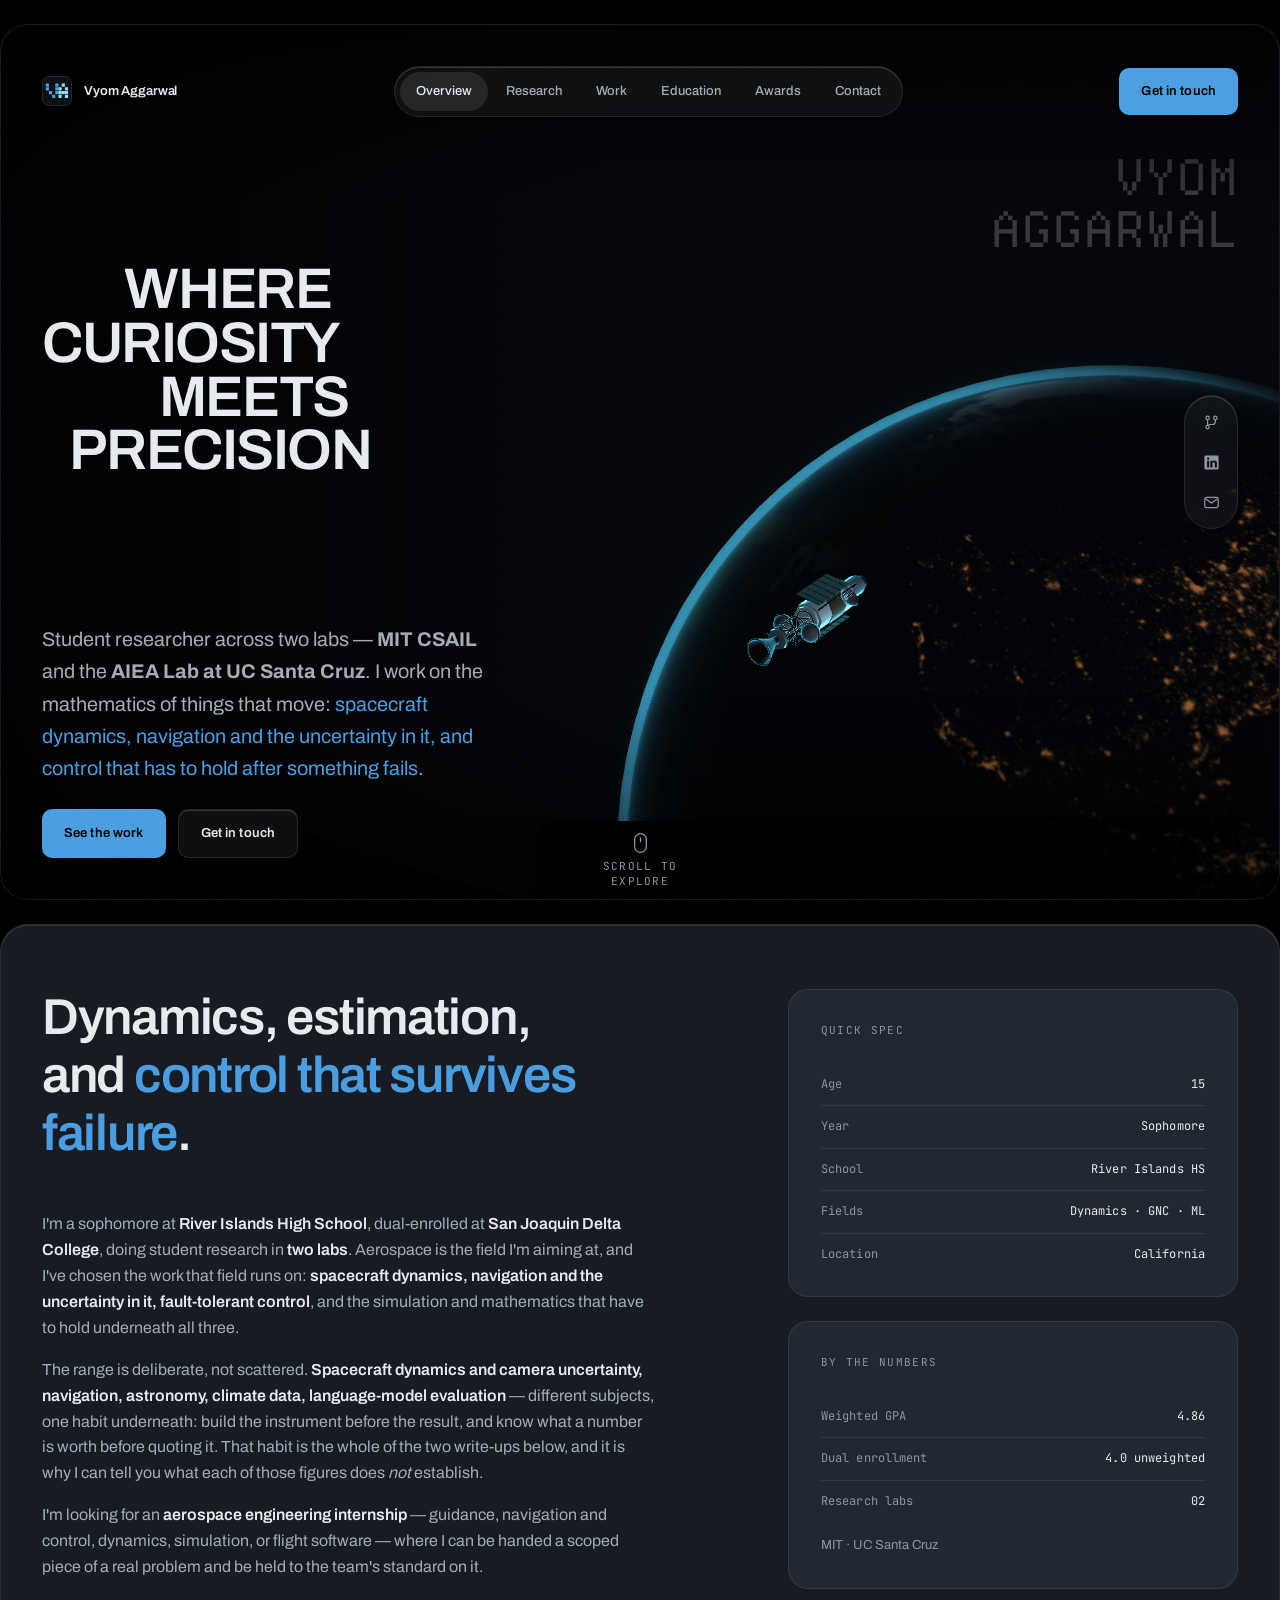
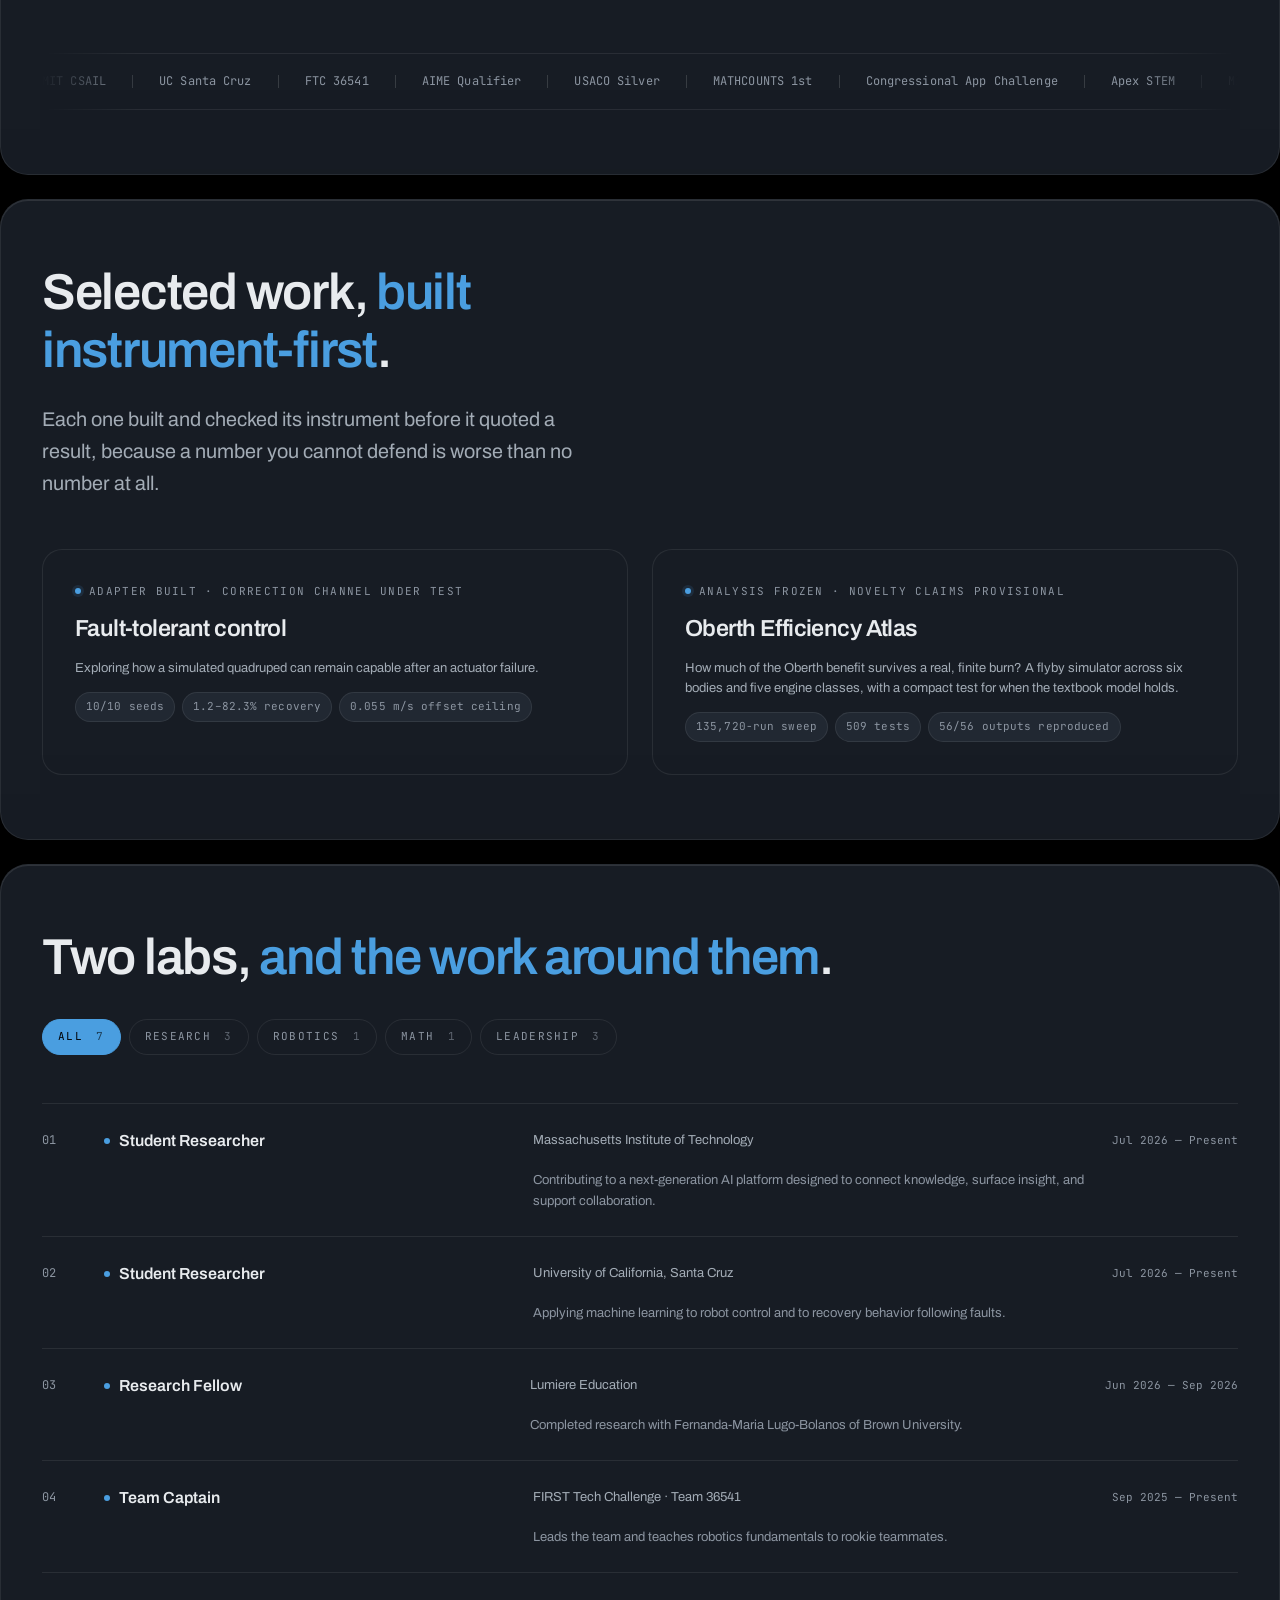
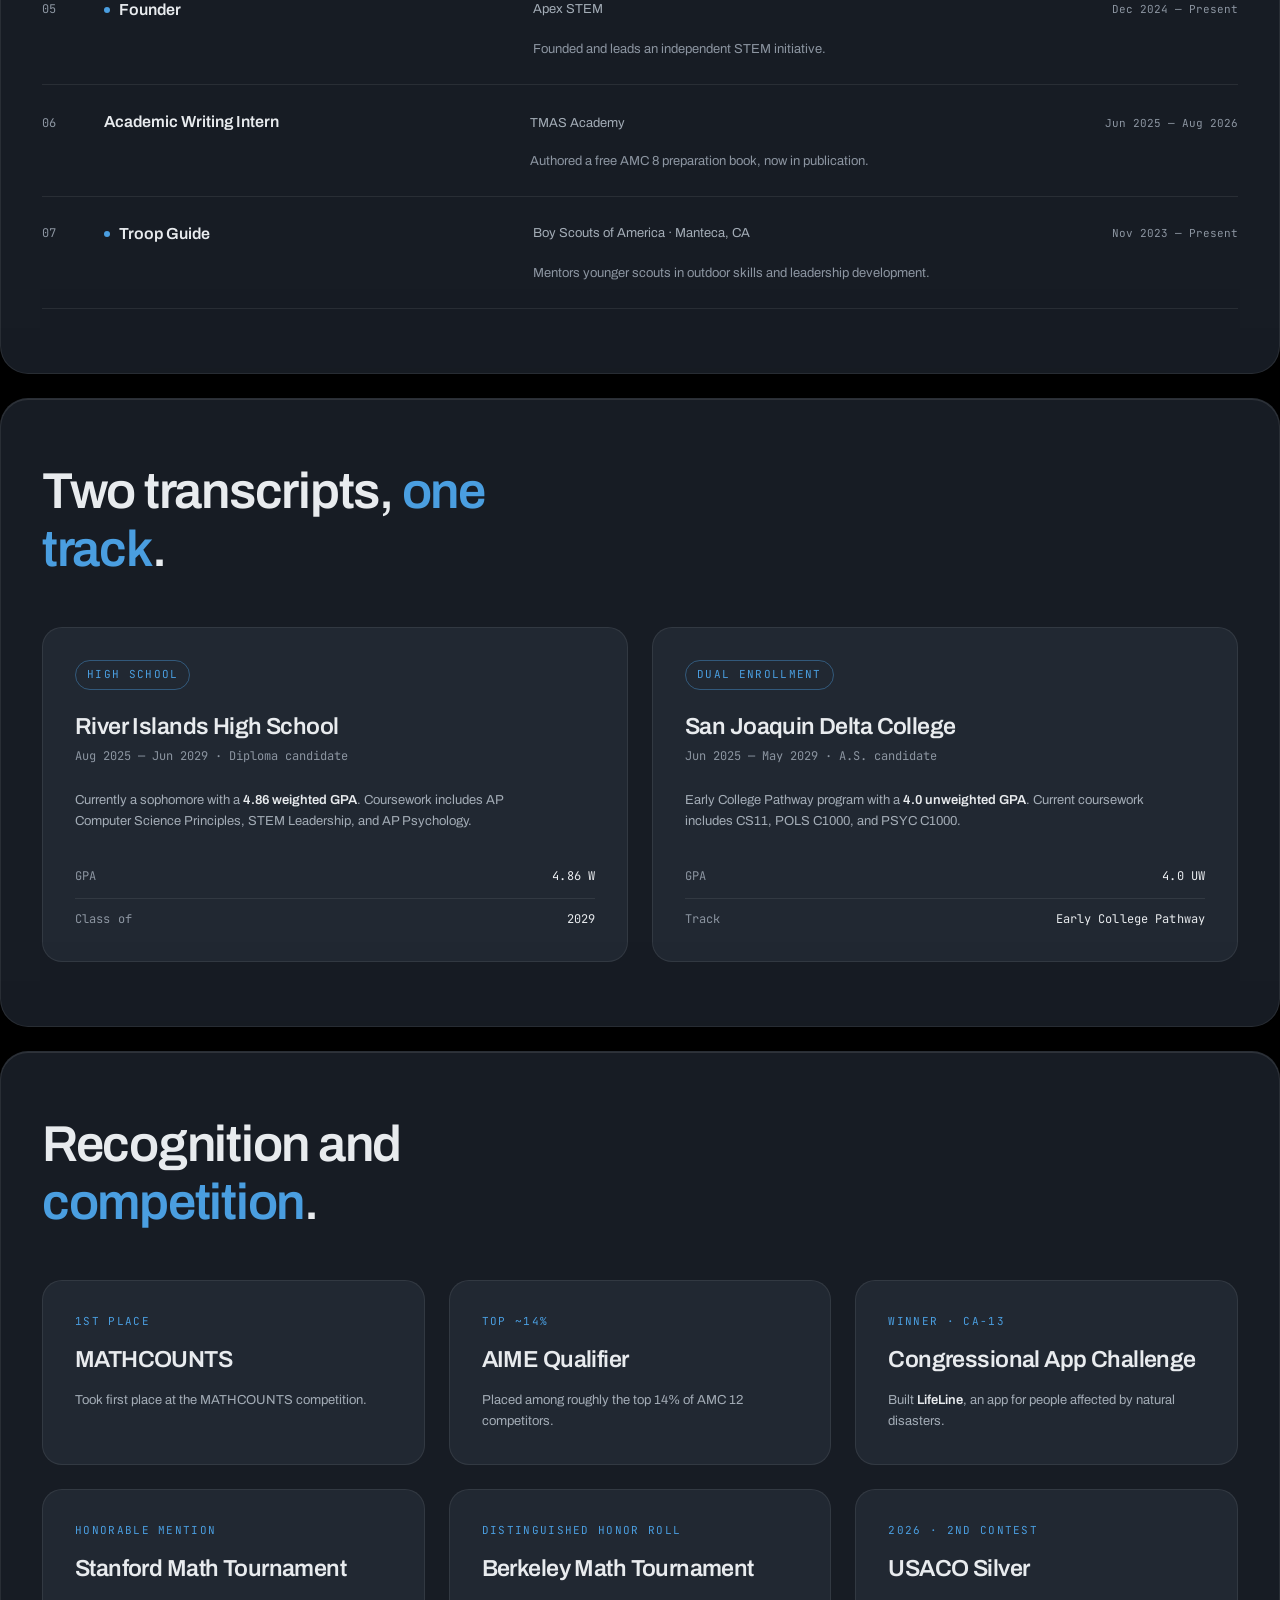
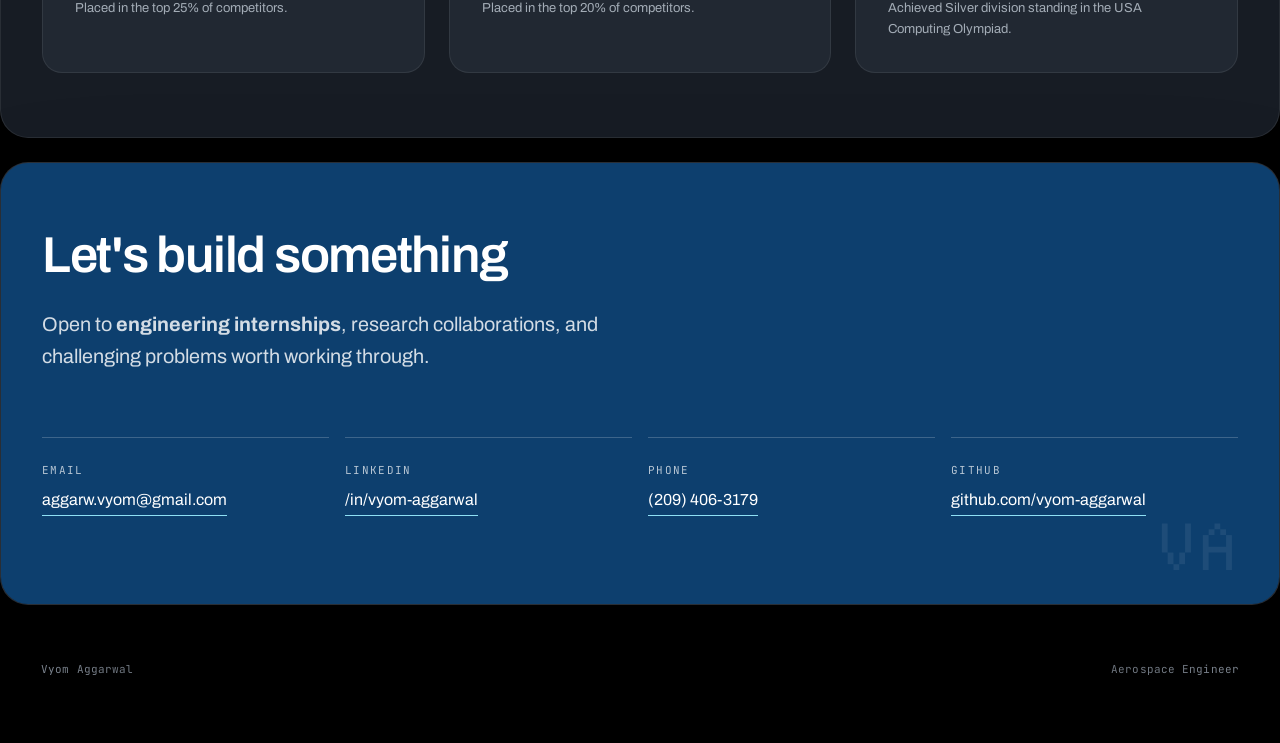
==== commit de747e8a: "Revise project descriptions for clarity and precision" ====
--- a/index.html
+++ b/index.html
@@ -230,7 +230,7 @@
     <span class="u-anchor" id="projects" aria-hidden="true"></span>
 
     <div class="section__head">
-      <h2 class="section__title">Two projects, both built <em>instrument-first</em>.</h2>
+      <h2 class="section__title">Selected work, <em>built instrument-first</em>.</h2>
       <p class="section__lede">Each one built and checked its instrument before it quoted a result,
         because a number you cannot defend is worse than no number at all.</p>
     </div>
@@ -245,8 +245,8 @@
           <span class="pcard__meta">
             <span class="pcard__state"><i></i>Adapter built · correction channel under test</span>
             <span class="pcard__title">Fault-tolerant control</span>
-            <span class="pcard__line">Keeping a machine mission-capable after an actuator fails,
-              measured on a simulated quadruped.</span>
+            <span class="pcard__line">Exploring how a simulated quadruped can remain capable after an
+              actuator failure.</span>
             <span class="pcard__chips"><b>10/10 seeds</b><b>1.2–82.3% recovery</b><b>0.055 m/s offset ceiling</b></span>
           </span>
         </button>
@@ -260,9 +260,9 @@
           <span class="pcard__meta">
             <span class="pcard__state"><i></i>Analysis frozen · novelty claims provisional</span>
             <span class="pcard__title">Oberth Efficiency Atlas</span>
-            <span class="pcard__line">How much of the Oberth benefit does a real burn keep? A finite-burn
-              flyby simulator, swept across six bodies and five engine classes, and a one-number test
-              for when the textbook model holds.</span>
+            <span class="pcard__line">How much of the Oberth benefit survives a real, finite burn? A
+              flyby simulator across six bodies and five engine classes, with a compact test for when
+              the textbook model holds.</span>
             <span class="pcard__chips"><b>135,720-run sweep</b><b>509 tests</b><b>56/56 outputs reproduced</b></span>
           </span>
         </button>
@@ -278,7 +278,7 @@
           <p class="proj__eyebrow">Project A · UC Santa Cruz AIEA Lab</p>
           <h2 class="proj__title" id="ftc-title">Fault Recovery in RL Locomotion Through Online Residual Adaptation</h2>
           <p class="proj__lede">Can a small correction module, updated <em>during</em> execution, restore a
-            quadruped's gait after a hardware fault without retraining the policy underneath?</p>
+            quadruped's gait after a hardware fault without retraining its underlying policy?</p>
           <button class="proj__close" type="button" data-close><svg viewBox="0 0 16 16" aria-hidden="true"><path d="M3 3l10 10M13 3L3 13"/></svg><span class="u-sr">Close project</span></button>
         </header>
 
@@ -321,7 +321,7 @@
       <article class="step is-active" data-step="1" aria-label="Step 1 of 6, Premise">
         <div class="beat">
             <p class="beat__no">01 — Premise</p>
-            <h3 class="beat__title">Policies are trained on robots that <em>never break</em>.</h3>
+            <h3 class="beat__title">Most policies are trained on robots that <em>never break</em>.</h3>
             <p class="beat__body">In the real world motors weaken, joints seize, and sensors start
               reporting values that aren't true. A locomotion policy trained only under ideal
               conditions has never once been shown what failure feels like — so it has no
@@ -330,7 +330,7 @@
       <article class="step" data-step="2" aria-label="Step 2 of 6, Apparatus">
         <div class="beat">
             <p class="beat__no">02 — Apparatus</p>
-            <h3 class="beat__title">A quadruped you can break <em>on purpose</em>.</h3>
+            <h3 class="beat__title">A quadruped designed to fail <em>on purpose</em>.</h3>
             <p class="beat__body">Twelve revolute joints in PyBullet, physics at 240&nbsp;Hz stepped
               down to 60&nbsp;Hz control. PPO trained across <b>ten seeds at 1.5M timesteps</b> —
               all ten converged to a usable gait, so every one of them is in the experiment.</p>
@@ -396,7 +396,7 @@
       <article class="step" data-step="5" aria-label="Step 5 of 6, Measurement">
         <div class="beat">
             <p class="beat__no">05 — Measurement</p>
-            <h3 class="beat__title">First, build an instrument <em>you can trust</em>.</h3>
+            <h3 class="beat__title">First, build an instrument <em>worth trusting</em>.</h3>
             <p class="beat__body">The original recovery criterion latched onto the first instantaneous
               velocity crossing and scored ~100% recovery on every fault — including 100%
               recovery alongside a 36.5% fall rate, which cannot both be true. It was rebuilt:
@@ -497,9 +497,9 @@
         <header class="proj__head">
           <p class="proj__eyebrow">Project B · Spacecraft dynamics</p>
           <h2 class="proj__title" id="oa-title">Oberth Efficiency Atlas</h2>
-          <p class="proj__lede">A real burn is not instantaneous, so it keeps only part of the textbook
-            Oberth benefit. This project measures <em>how much</em>, across six bodies and five engine
-            classes, and tests whether one dimensionless number organises the answer.</p>
+          <p class="proj__lede">A real burn is not instantaneous, so it retains only part of the textbook
+            Oberth benefit. This project measures <em>how much</em> across six bodies and five engine
+            classes, then tests whether one dimensionless number organizes the result.</p>
         </header>
 
 
@@ -538,27 +538,27 @@
         </div>
 
         <div class="proj__body">
-          <p class="beat__body">The Oberth effect is that the same Δv buys more energy when it is spent
-            deep in a gravity well, at high speed. Mission design usually approximates the burn as
-            instantaneous, at periapsis. This project measures the correction. <b>η</b> is the share of
-            the impulsive Oberth bonus (the gain in excess speed beyond Δv itself) that a real burn
-            keeps, and <b>Π</b> is how long the burn lasts compared with the time to cover a periapsis
-            distance at periapsis speed.</p>
-          <p class="beat__body">The picture above is the simulator, not a recording of a result. Move the
-            slider and it integrates the whole flyby again, with the same Δv spent over a longer or
-            shorter burn. The bright arc is the burn and the blue line is coast; the dashed lines are the
-            unpowered arrival and the textbook impulsive departure. η and the loss are read straight
-            from the simulator's output.</p>
+          <p class="beat__body">The Oberth effect means that the same Δv adds more energy when it is spent
+            deep in a gravity well, at high speed. Mission design often treats that burn as instantaneous
+            at periapsis. This project measures the correction. <b>η</b> is the share of the impulsive
+            Oberth bonus — the gain in excess speed beyond Δv itself — retained by a real burn, and
+            <b>Π</b> compares the burn duration with the time required to travel one periapsis distance
+            at periapsis speed.</p>
+          <p class="beat__body">The view above is a simulator, not a recording of a result. Moving the
+            slider integrates the full flyby again with the same Δv distributed across a longer or shorter
+            burn. The bright arc marks the burn and the blue line marks coast; dashed lines show the
+            unpowered arrival and textbook impulsive departure. η and loss come directly from the
+            simulator output.</p>
           <p class="beat__note">Held fixed: arrival speed equal to the escape speed at periapsis,
             Δv = 0.1 v<sub>p</sub>, Δv/c = 0.3, prograde thrust centred on periapsis, a point-mass
             planet. An illustrative case, not a mission. Π is the burn's duration in units of
             r<sub>p</sub>/v<sub>p</sub>.</p>
 
-          <h3 class="proj__sub">What the sweep <em>found</em>.</h3>
+          <h3 class="proj__sub">What the sweep <em>shows</em>.</h3>
           <div class="inv">
             <article class="inv__item">
               <p class="inv__no">01 — Short burns</p>
-              <p class="inv__title">The loss is quadratic in Π.</p>
+              <p class="inv__title">Loss scales quadratically with Π.</p>
               <p class="inv__body">For a prograde burn centred on periapsis, the loss is at most about
                 <b>Π²/96 of Δv</b>, for Π up to about 1 and modest Δv/v<sub>p</sub> and mass ratio; larger
                 values scale it by a closed-form factor. A burn shorter than r<sub>p</sub>/v<sub>p</sub>
@@ -592,7 +592,7 @@
             </article>
             <article class="inv__item">
               <p class="inv__no">04 — Real engines</p>
-              <p class="inv__title">Retiming the burn barely helps.</p>
+              <p class="inv__title">Retiming the burn rarely changes much.</p>
               <p class="inv__body">Optimising where the burn sits relative to periapsis recovers a median
                 of <b>7×10<sup>−6</sup> percentage points</b> of η for chemical engines, 8×10<sup>−5</sup>
                 for nuclear thermal and 0.0068 for electric, over 5,895 valid mission samples. The
@@ -602,7 +602,7 @@
             </article>
           </div>
 
-          <h3 class="proj__sub">One solar burn, <em>three engines</em>.</h3>
+          <h3 class="proj__sub">One solar burn, <em>three engine classes</em>.</h3>
           <p class="beat__body">Hibberd, Eubanks and Hein's solar Oberth burn to catch 3I/ATLAS spends
             8.36 km/s at 3.2 solar radii. Flown with their motors, the impulsive model holds. Flown
             with other engines at the same geometry, it does not.</p>
@@ -656,7 +656,7 @@
             optimisation campaign), and an animation's first frame kept a marker from the still drawn before it. Each was regenerated or fixed, with a regression test for the bug, and none of the
             numbers quoted in the paper outline changed.</p>
 
-          <h3 class="proj__sub">What is <em>not</em> established.</h3>
+          <h3 class="proj__sub">What is <em>not yet</em> established.</h3>
           <p class="beat__body">Tracked as carefully as the code, because the distinction is the point.</p>
           <ul class="unverified">
             <li><b>The novelty is provisional.</b> The literature check was a web search, not a database
@@ -715,21 +715,21 @@
         <span class="role__title"><i class="role__dot" aria-hidden="true"></i>Student Researcher</span>
         <span class="role__org">Massachusetts Institute of Technology</span>
         <span class="role__date">Jul 2026 — Present</span>
-        <span class="role__desc">Assisting in the development of a next-generation AI platform that connects knowledge, reveals insights, and powers collaboration.</span>
+        <span class="role__desc">Contributing to a next-generation AI platform designed to connect knowledge, surface insight, and support collaboration.</span>
       </li>
       <li class="role" data-tags="research">
         <span class="role__no">02</span>
         <span class="role__title"><i class="role__dot" aria-hidden="true"></i>Student Researcher</span>
         <span class="role__org">University of California, Santa Cruz</span>
         <span class="role__date">Jul 2026 — Present</span>
-        <span class="role__desc">Machine learning applied to robot control, and the recovery behaviour that has to follow a fault.</span>
+        <span class="role__desc">Applying machine learning to robot control and to recovery behavior following faults.</span>
       </li>
       <li class="role" data-tags="research">
         <span class="role__no">03</span>
         <span class="role__title"><i class="role__dot" aria-hidden="true"></i>Research Fellow</span>
         <span class="role__org">Lumiere Education</span>
         <span class="role__date">Jun 2026 — Sep 2026</span>
-        <span class="role__desc">Program ended in September. Conducted research alongside Fernanda-Maria Lugo-Bolanos from Brown University.</span>
+        <span class="role__desc">Completed research with Fernanda-Maria Lugo-Bolanos of Brown University.</span>
       </li>
       <li class="role" data-tags="robotics leadership">
         <span class="role__no">04</span>
@@ -743,24 +743,24 @@
         <span class="role__title"><i class="role__dot" aria-hidden="true"></i>Founder</span>
         <span class="role__org">Apex STEM</span>
         <span class="role__date">Dec 2024 — Present</span>
-        <span class="role__desc">Founded and runs a STEM initiative from the ground up.</span>
+        <span class="role__desc">Founded and leads an independent STEM initiative.</span>
       </li>
       <li class="role" data-tags="math">
         <span class="role__no">06</span>
         <span class="role__title">Academic Writing Intern</span>
         <span class="role__org">TMAS Academy</span>
         <span class="role__date">Jun 2025 — Aug 2026</span>
-        <span class="role__desc">Wrote a free AMC 8 preparation book, now in publication.</span>
+        <span class="role__desc">Authored a free AMC 8 preparation book, now in publication.</span>
       </li>
       <li class="role" data-tags="leadership">
         <span class="role__no">07</span>
         <span class="role__title"><i class="role__dot" aria-hidden="true"></i>Troop Guide</span>
         <span class="role__org">Boy Scouts of America · Manteca, CA</span>
         <span class="role__date">Nov 2023 — Present</span>
-        <span class="role__desc">Mentors younger scouts in outdoor skills and leadership.</span>
+        <span class="role__desc">Mentors younger scouts in outdoor skills and leadership development.</span>
       </li>
     </ol>
-    <p class="roles__empty" id="rolesEmpty" hidden>No entries in this discipline.</p>
+    <p class="roles__empty" id="rolesEmpty" hidden>No entries match this filter.</p>
   </section>
 </div>
 
@@ -776,8 +776,8 @@
         <span class="edu__chip">High school</span>
         <h3 class="edu__name">River Islands High School</h3>
         <p class="edu__meta">Aug 2025 — Jun 2029 · Diploma candidate</p>
-        <div class="prose"><p>Sophomore year, <b>4.86 weighted GPA</b>. Electives: AP Computer Science
-          Principles, STEM Leadership, and AP Psychology.</p></div>
+        <div class="prose"><p>Currently a sophomore with a <b>4.86 weighted GPA</b>. Coursework includes
+          AP Computer Science Principles, STEM Leadership, and AP Psychology.</p></div>
         <dl class="spec">
           <div><dt>GPA</dt><dd>4.86 W</dd></div>
           <div><dt>Class of</dt><dd>2029</dd></div>
@@ -787,8 +787,8 @@
         <span class="edu__chip">Dual enrollment</span>
         <h3 class="edu__name">San Joaquin Delta College</h3>
         <p class="edu__meta">Jun 2025 — May 2029 · A.S. candidate</p>
-        <div class="prose"><p>Early College Pathway program, <b>4.0 unweighted GPA</b>. Currently
-          enrolled in CS11, POLS C1000, and PSYC C1000.</p></div>
+        <div class="prose"><p>Early College Pathway program with a <b>4.0 unweighted GPA</b>. Current
+          coursework includes CS11, POLS C1000, and PSYC C1000.</p></div>
         <dl class="spec">
           <div><dt>GPA</dt><dd>4.0 UW</dd></div>
           <div><dt>Track</dt><dd>Early College Pathway</dd></div>
@@ -802,7 +802,7 @@
 <div class="panel">
   <section class="section" id="awards">
     <div class="section__head">
-      <h2 class="section__title">Awards</h2>
+      <h2 class="section__title">Recognition and <em>competition</em>.</h2>
     </div>
 
     <div class="awards">
@@ -814,7 +814,7 @@
       <article class="card award">
         <span class="award__result">Top ~14%</span>
         <h3 class="award__name">AIME Qualifier</h3>
-        <div class="prose"><p>Scored in the top ~14% of competitors on the AMC 12.</p></div>
+        <div class="prose"><p>Placed among roughly the top 14% of AMC 12 competitors.</p></div>
       </article>
       <article class="card award">
         <span class="award__result">Winner · CA-13</span>
@@ -824,17 +824,17 @@
       <article class="card award">
         <span class="award__result">Honorable mention</span>
         <h3 class="award__name">Stanford Math Tournament</h3>
-        <div class="prose"><p>Top 25% of competitors.</p></div>
+        <div class="prose"><p>Placed in the top 25% of competitors.</p></div>
       </article>
       <article class="card award">
         <span class="award__result">Distinguished honor roll</span>
         <h3 class="award__name">Berkeley Math Tournament</h3>
-        <div class="prose"><p>Top 20% of competitors.</p></div>
+        <div class="prose"><p>Placed in the top 20% of competitors.</p></div>
       </article>
       <article class="card award">
         <span class="award__result">2026 · 2nd contest</span>
         <h3 class="award__name">USACO Silver</h3>
-        <div class="prose"><p>Silver division standing in the USA Computing Olympiad.</p></div>
+        <div class="prose"><p>Achieved Silver division standing in the USA Computing Olympiad.</p></div>
       </article>
     </div>
   </section>
@@ -845,8 +845,8 @@
   <section class="section contact" id="contact">
     <div class="section__head" style="max-width: none">
       <h2 class="contact__title">Let's build something</h2>
-      <p class="contact__sub">Open to <b>aerospace engineering internships</b>, research collaborations,
-        and math problems worth arguing about.</p>
+      <p class="contact__sub">Open to <b>engineering internships</b>, research collaborations, and
+        challenging problems worth working through.</p>
     </div>
 
     <div class="contact__links">
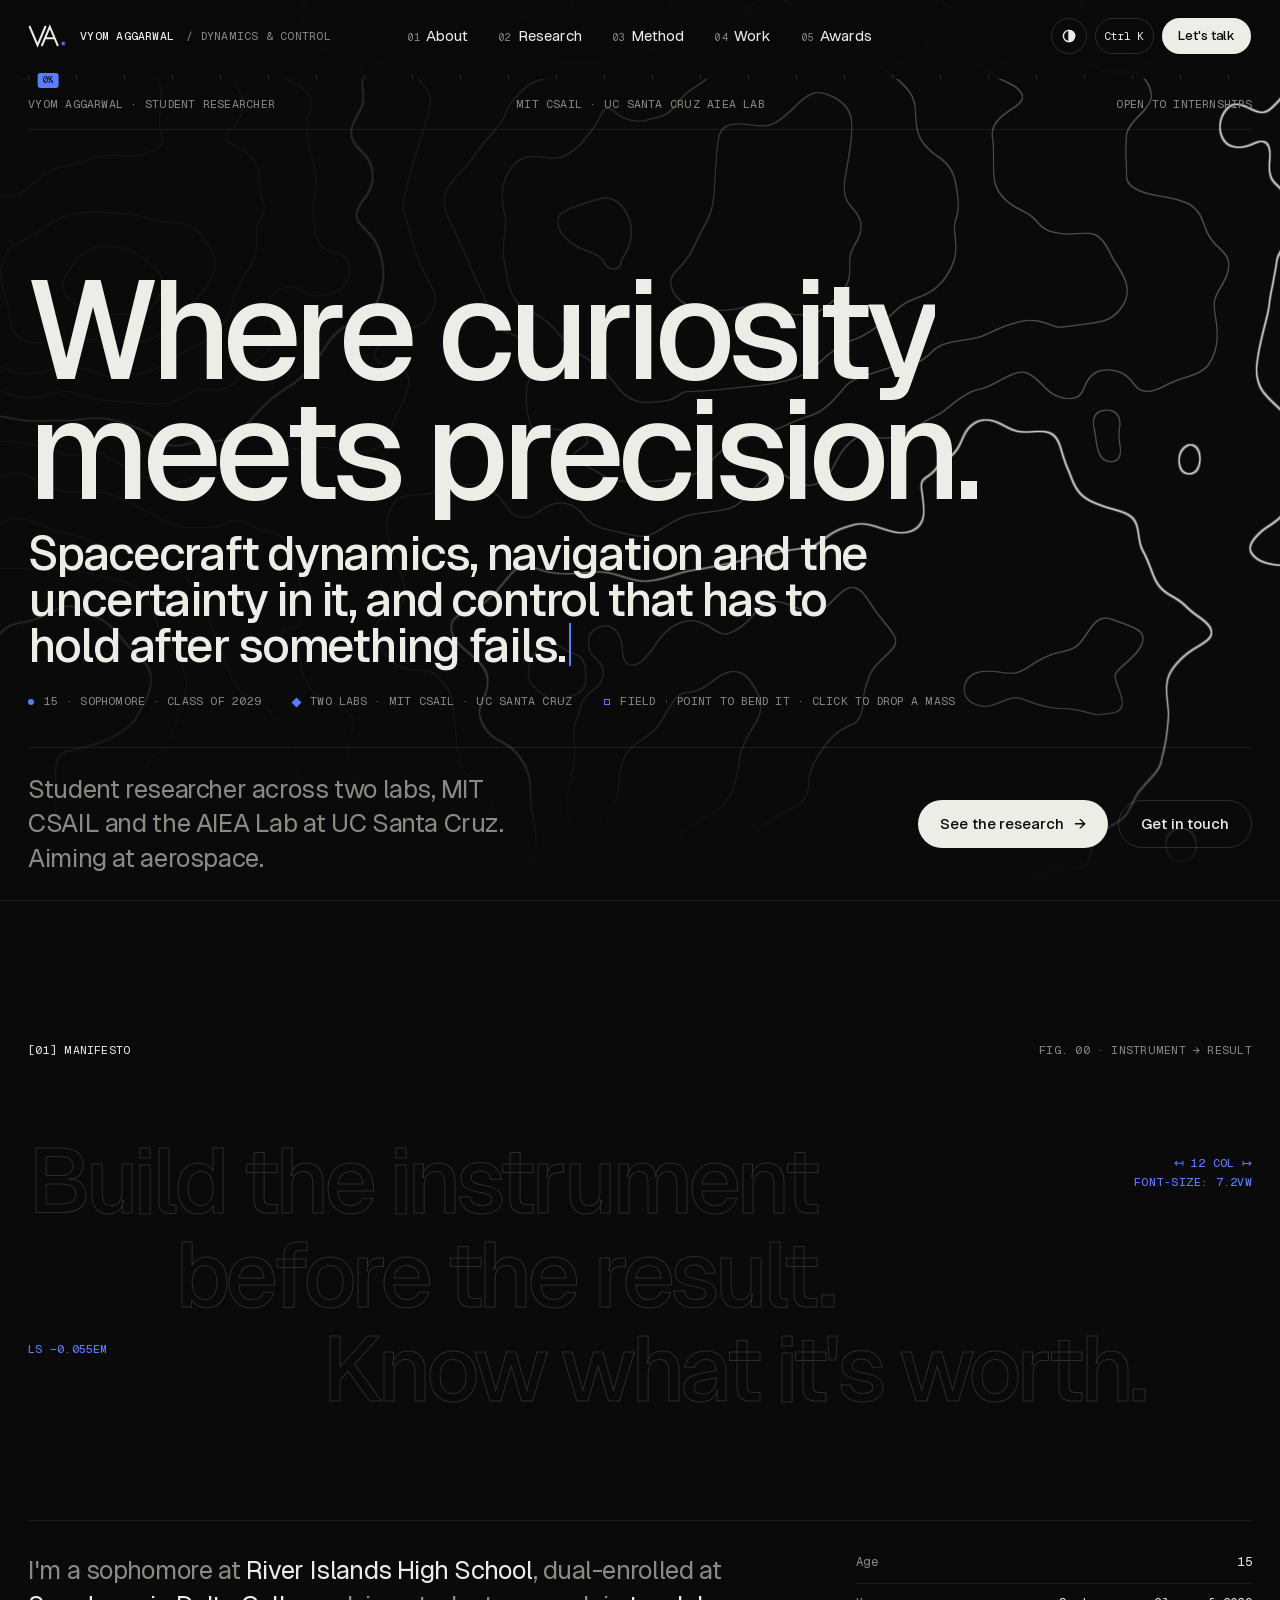
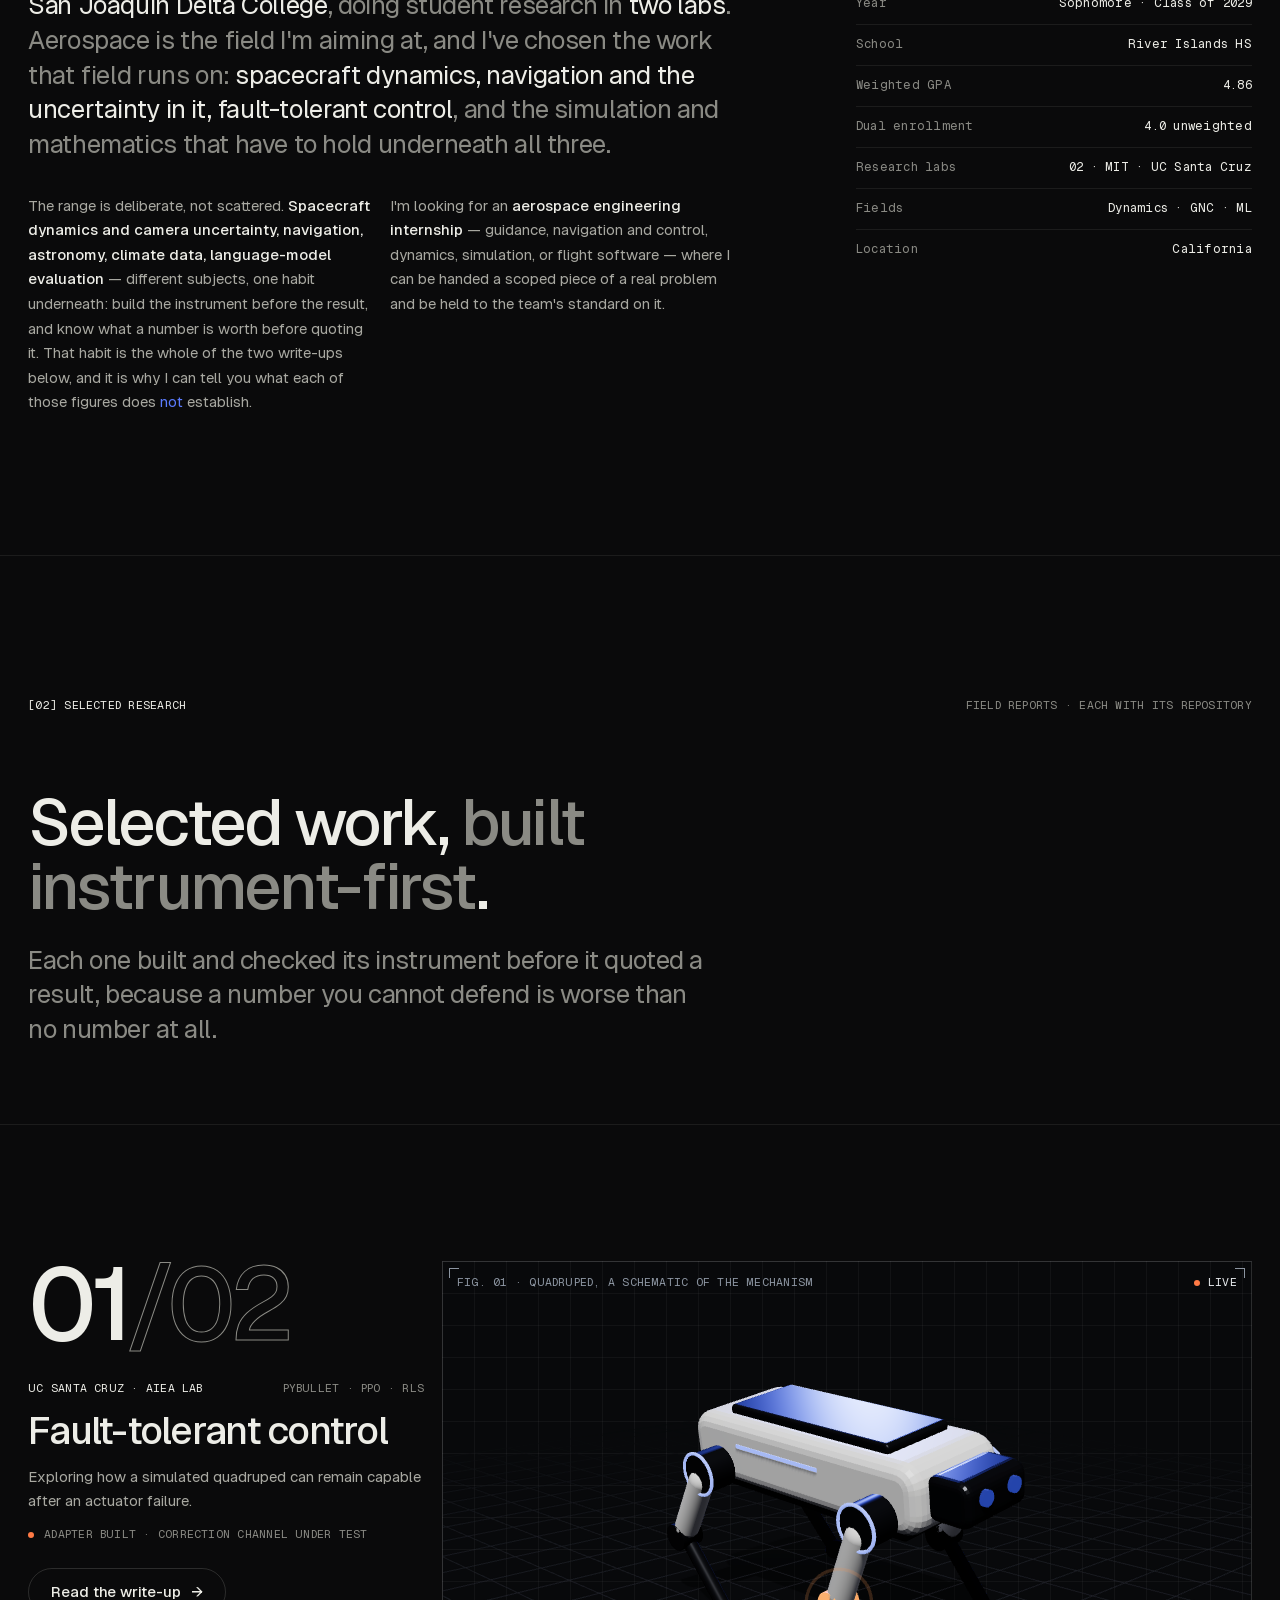
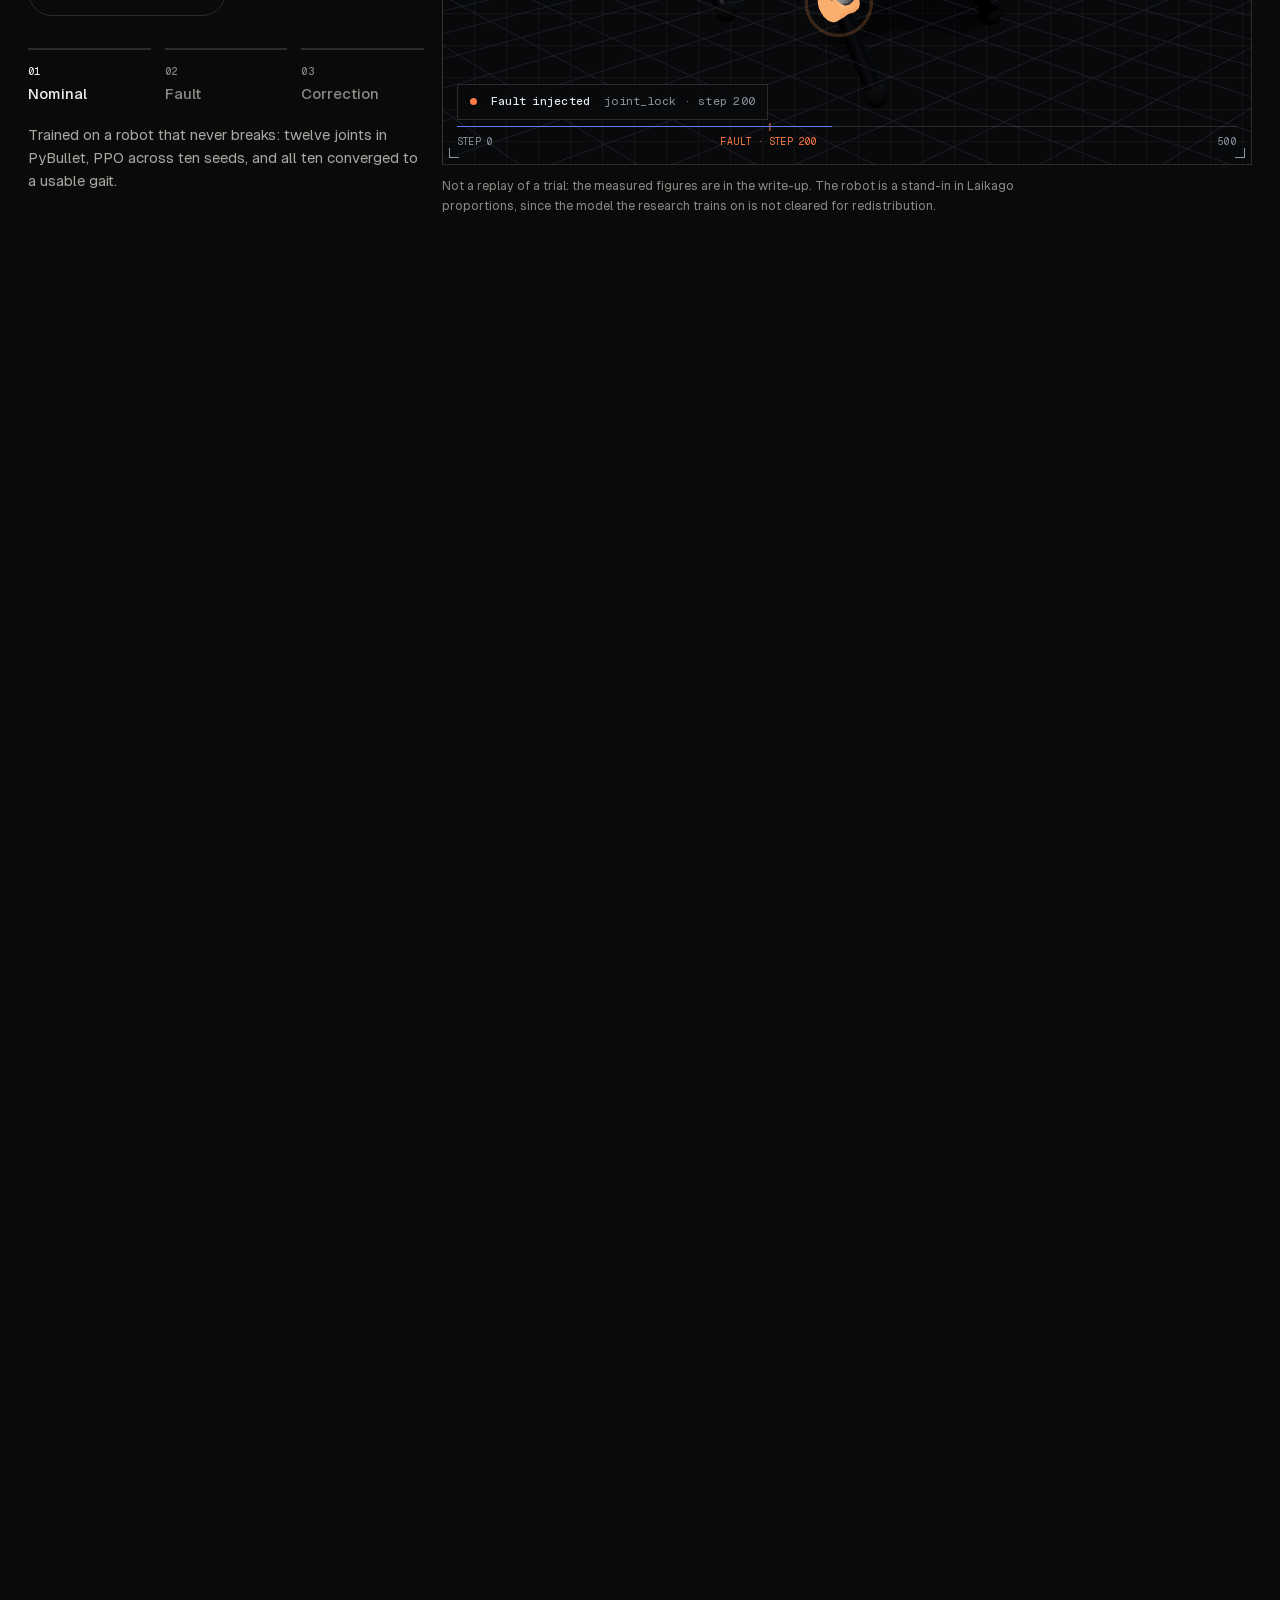
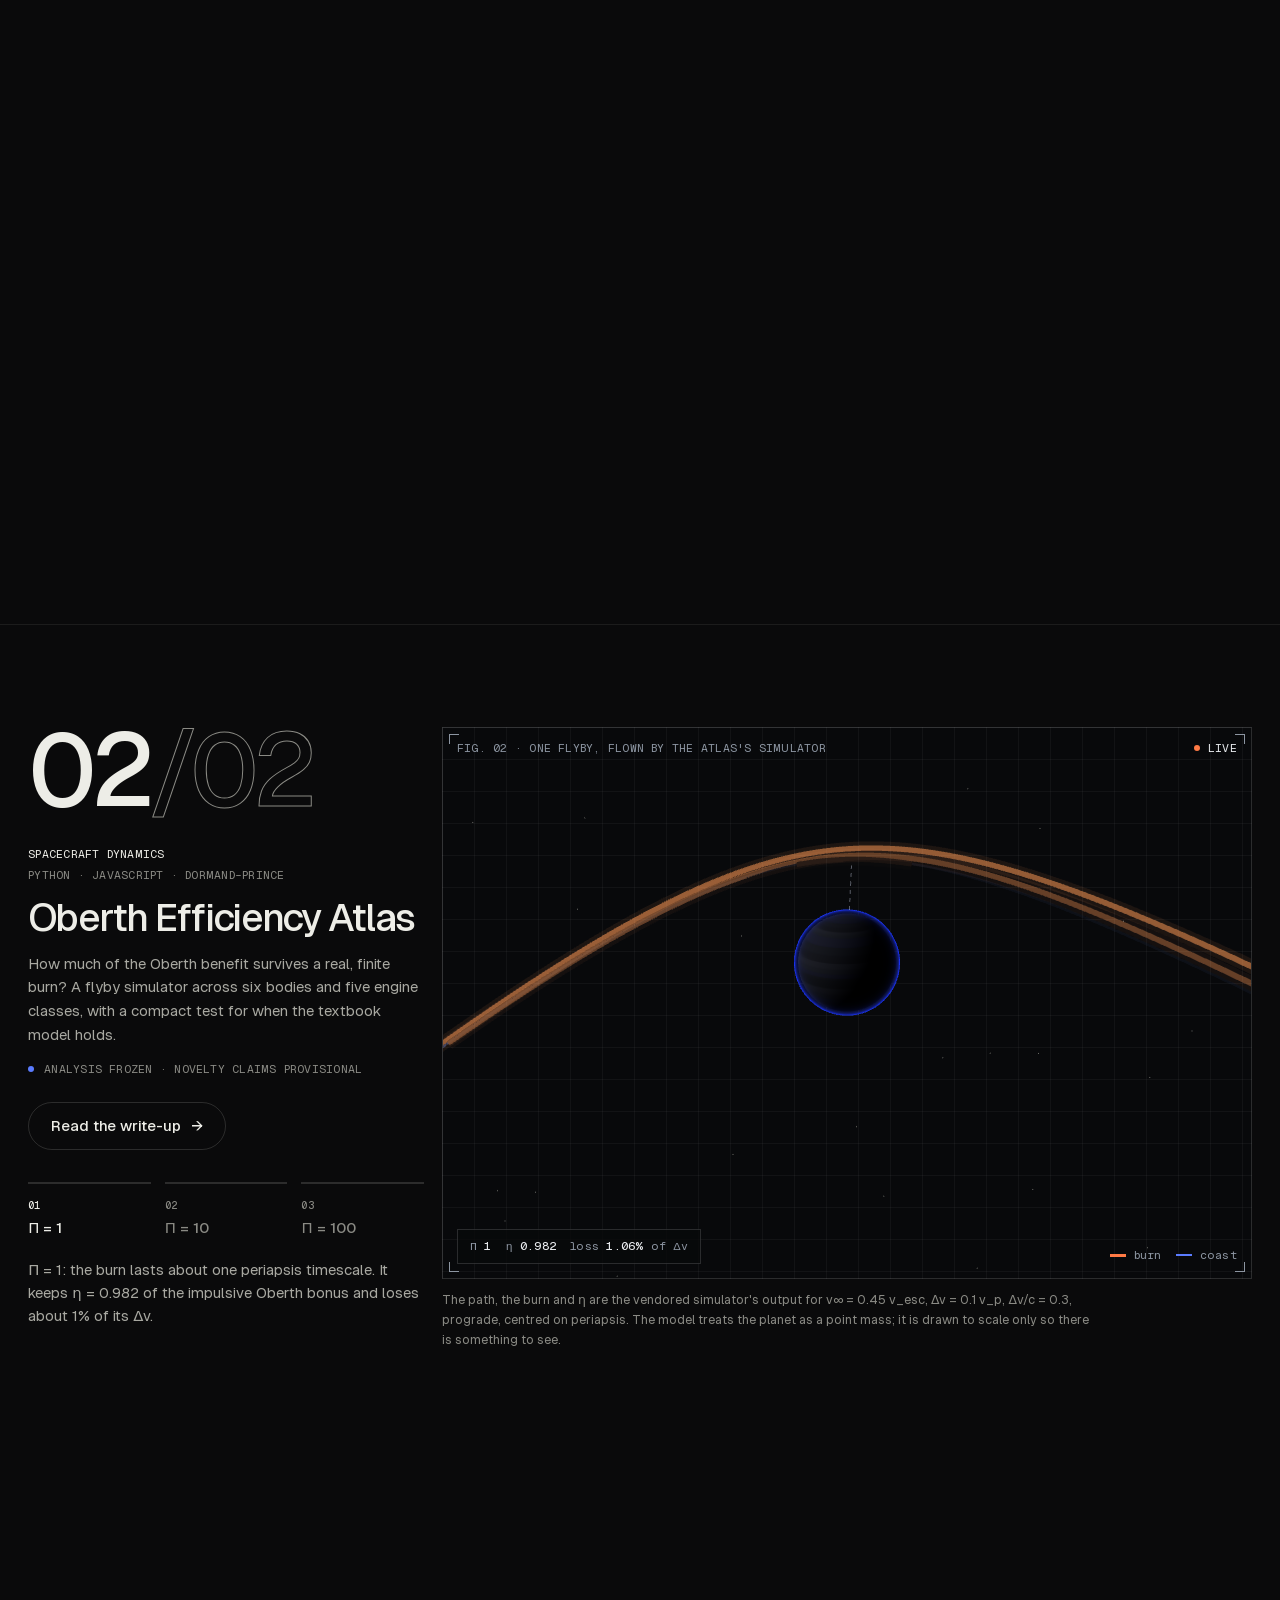
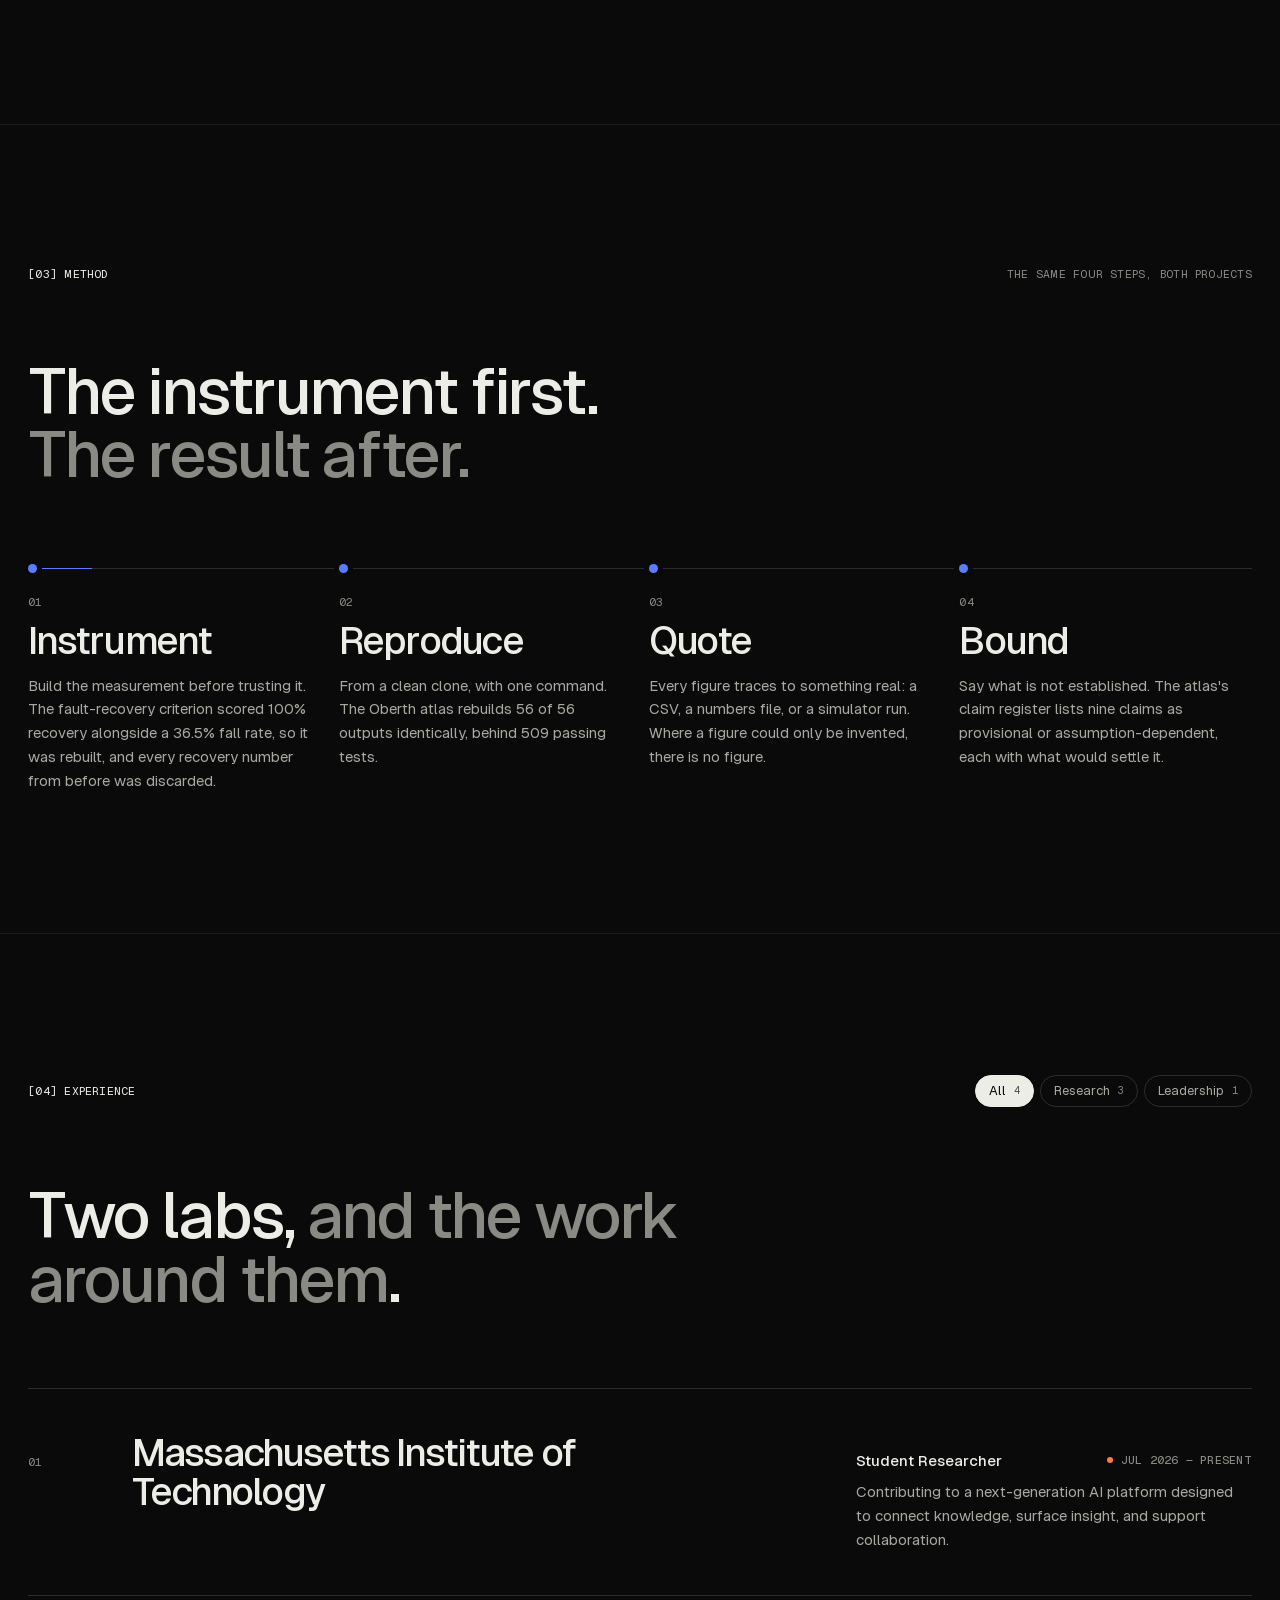
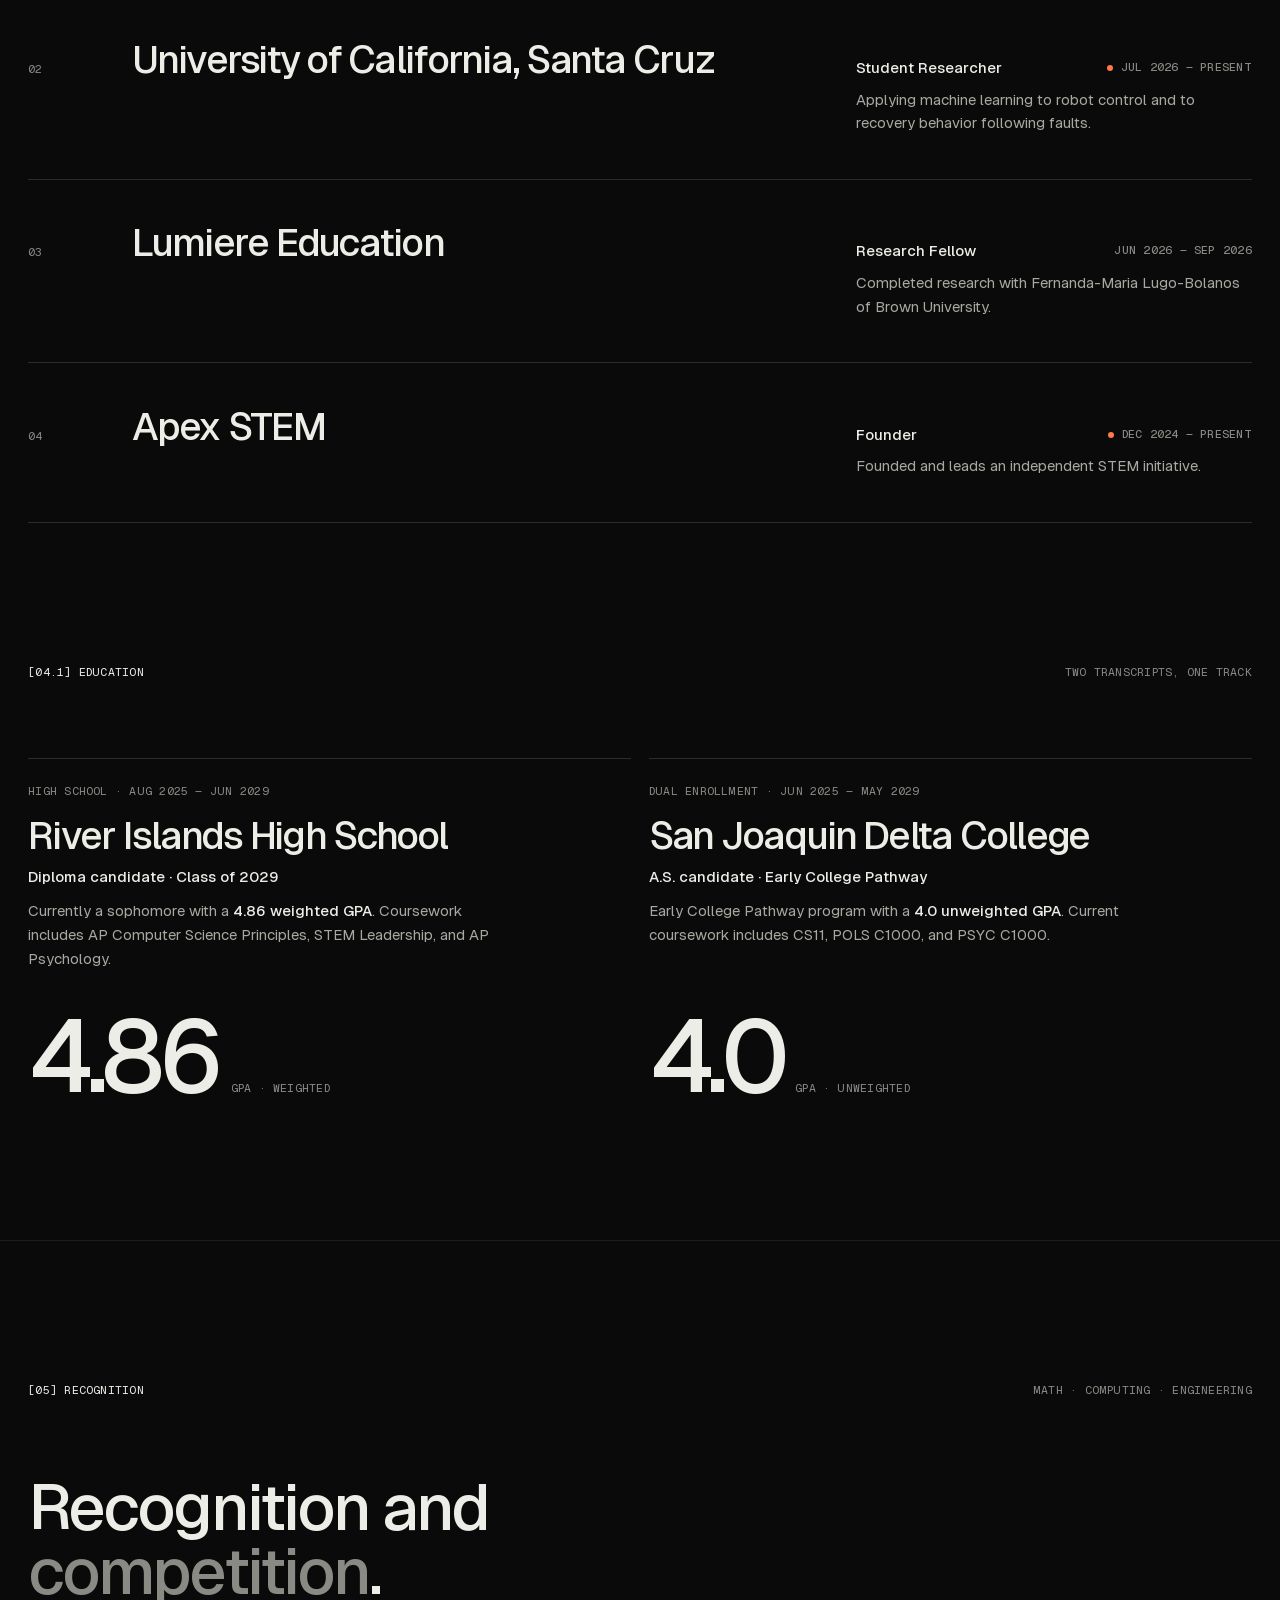
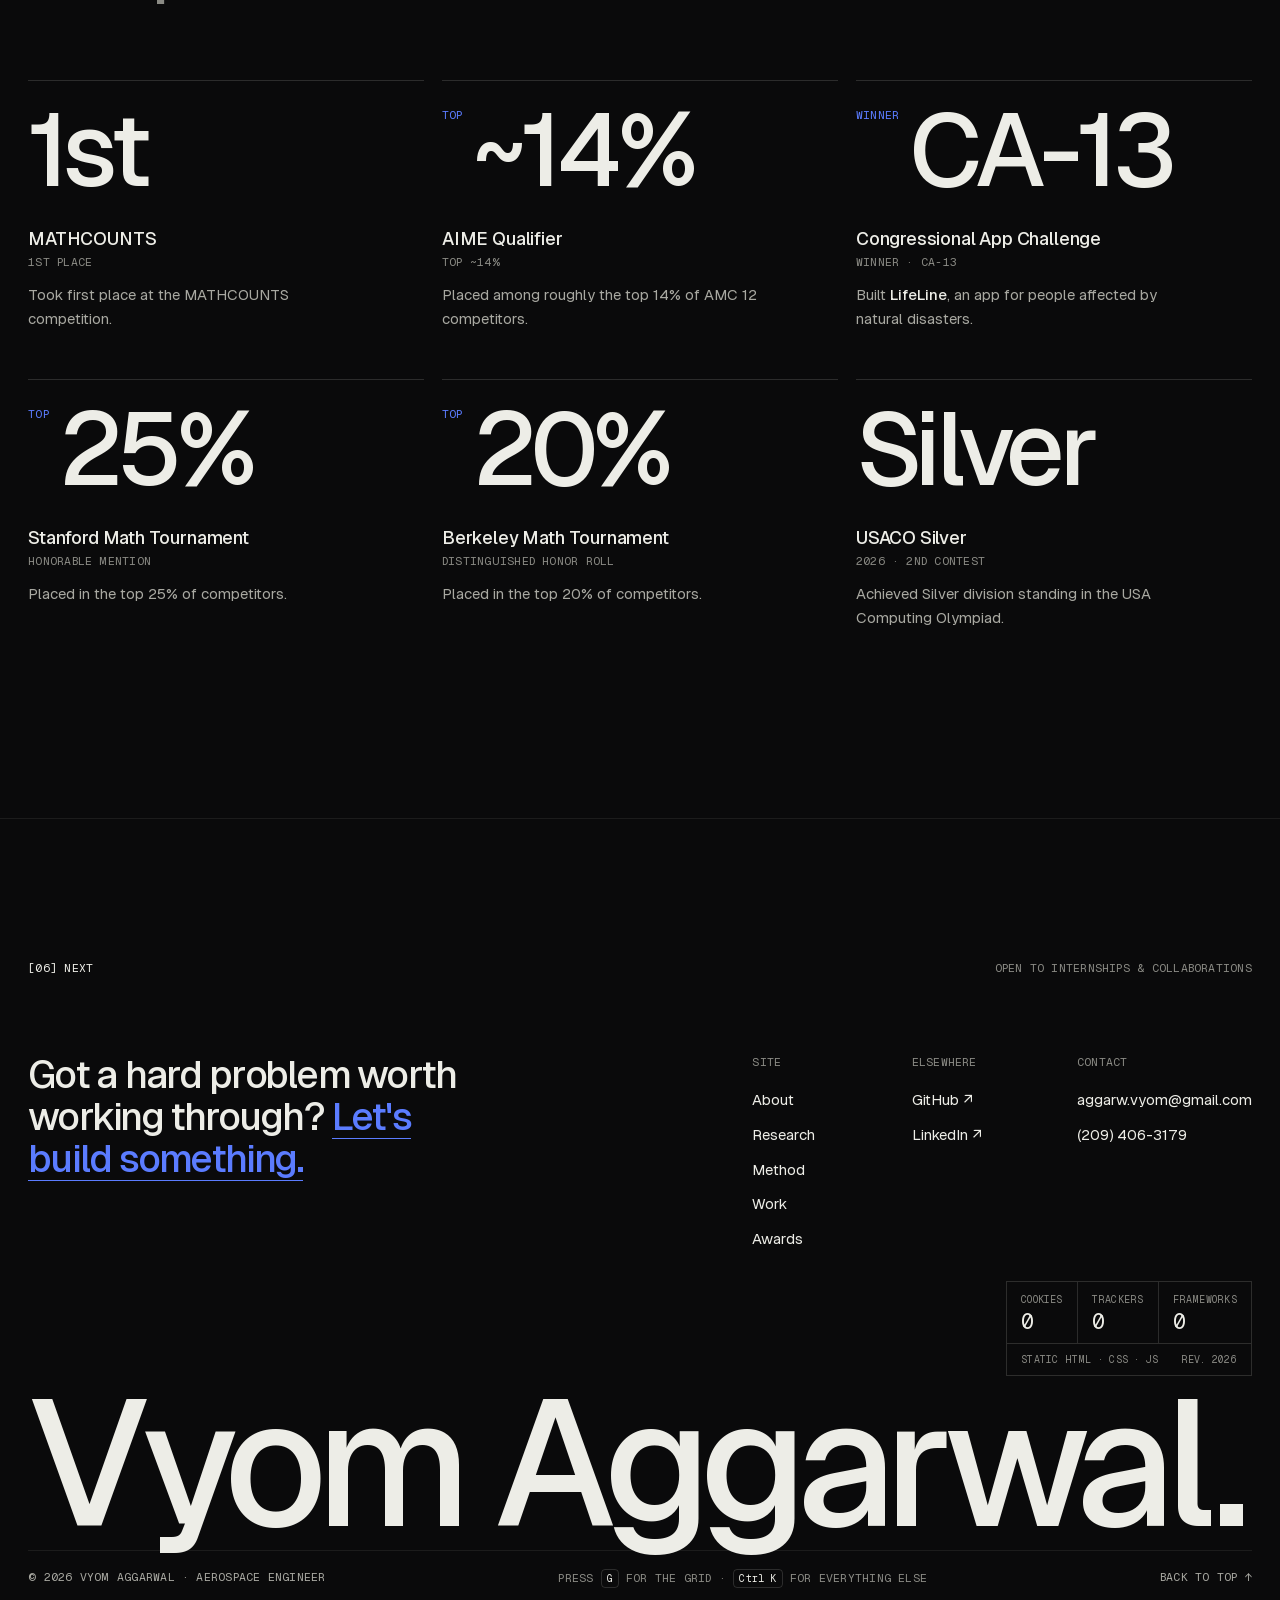
==== commit 6edd2f4c: "Rebuild the page: manifesto, pinned research slides, method, footer" ====
--- a/index.html
+++ b/index.html
@@ -1,5 +1,5 @@
 <!doctype html>
-<html lang="en">
+<html lang="en" data-theme="dark">
 <head>
 <meta charset="utf-8">
 <meta name="viewport" content="width=device-width, initial-scale=1, viewport-fit=cover">
@@ -9,7 +9,7 @@
 <meta name="author" content="Vyom Aggarwal">
 <link rel="canonical" href="https://vyom-aggarwal.github.io/">
 
-<meta name="theme-color" content="#0A0D11">
+<meta name="theme-color" content="#0A0A0B">
 
 <meta property="og:type" content="website">
 <meta property="og:url" content="https://vyom-aggarwal.github.io/">
@@ -21,12 +21,27 @@
 <link rel="icon" href="assets/img/favicon-32.png" sizes="32x32" type="image/png">
 <link rel="apple-touch-icon" href="assets/img/apple-touch-icon.png">
 
-<link rel="preload" href="assets/fonts/Archivo-var.woff2" as="font" type="font/woff2" crossorigin>
-<link rel="stylesheet" href="assets/css/tokens.css?v=ade0bd71">
-<link rel="stylesheet" href="assets/css/base.css?v=ade0bd71">
-<link rel="stylesheet" href="assets/css/hero.css?v=ade0bd71">
-<link rel="stylesheet" href="assets/css/projects.css?v=ade0bd71">
-<link rel="stylesheet" href="assets/css/sections.css?v=ade0bd71">
+<script>
+  /* Before any paint: the JS flag the entrances are gated on, and the
+     saved theme, so a light-theme visitor never sees a dark flash. */
+  (function () {
+    var d = document.documentElement, t = null;
+    d.classList.add('js');
+    try { t = localStorage.getItem('theme'); } catch (e) {}
+    if (t === 'light') {
+      d.setAttribute('data-theme', 'light');
+      document.querySelector('meta[name="theme-color"]').setAttribute('content', '#F1F0EB');
+    }
+  })();
+</script>
+
+<link rel="preload" href="assets/fonts/Geist-var.woff2" as="font" type="font/woff2" crossorigin>
+<link rel="preload" href="assets/fonts/GeistMono-var.woff2" as="font" type="font/woff2" crossorigin>
+<link rel="stylesheet" href="assets/css/tokens.css?v=748f5497">
+<link rel="stylesheet" href="assets/css/base.css?v=748f5497">
+<link rel="stylesheet" href="assets/css/hero.css?v=748f5497">
+<link rel="stylesheet" href="assets/css/sections.css?v=748f5497">
+<link rel="stylesheet" href="assets/css/projects.css?v=748f5497">
 
 <noscript><style>
   /* The project write-ups exist only inside these dialogs, so without
@@ -34,10 +49,10 @@
      ignores scripts still reads every word. */
   .proj:not([open]) {
     display: block; position: static; width: auto; max-width: none;
-    max-height: none; margin: var(--s-4) 0 0; box-shadow: none;
+    max-height: none; margin: var(--s-6) 0 0; box-shadow: none;
   }
   .proj__inner { max-height: none; }
-  .proj__close, .stepper { display: none; }
+  .proj__close, .stepper, .proj__stage, [data-open], .nav__cmd { display: none; }
   .steps { height: auto !important; }
   .step {
     position: static; opacity: 1; visibility: visible;
@@ -45,141 +60,142 @@
   }
   .nojs-note { display: block; }
 </style></noscript>
-<script>document.documentElement.classList.add('js');</script>
 </head>
 
 <body>
 
 <a class="skip-link" href="#main">Skip to content</a>
-<div class="grain" aria-hidden="true"></div>
+
+<!-- ═══════════════ THE BAR ═══════════════ -->
+<header class="nav" id="nav">
+  <div class="wrap nav__in">
+    <a class="brand" href="#overview" aria-label="Vyom Aggarwal, back to top">
+      <svg class="brand__mark" viewBox="0 0 44 26" aria-hidden="true">
+        <path class="brand__v" pathLength="1" d="M2 3 L10.5 23 L19 3"/>
+        <path class="brand__a" pathLength="1" d="M15.5 23 L24 3 L32.5 23 M19.2 15.6 H28.8"/>
+        <rect class="brand__dot" x="37" y="19.5" width="3.5" height="3.5"/>
+      </svg>
+      <span class="brand__name">Vyom Aggarwal</span>
+      <span class="brand__role">/ Dynamics &amp; control</span>
+    </a>
+
+    <nav class="nav__links" aria-label="Sections">
+      <a href="#profile"><i>01</i>About</a>
+      <a href="#research"><i>02</i>Research</a>
+      <a href="#method"><i>03</i>Method</a>
+      <a href="#work"><i>04</i>Work</a>
+      <a href="#awards"><i>05</i>Awards</a>
+    </nav>
+
+    <div class="nav__end">
+      <button class="icon-btn theme-toggle" type="button" data-theme-toggle aria-label="Switch to light theme">
+        <svg class="i-moon" viewBox="0 0 16 16" fill="none" stroke="currentColor" stroke-width="1.4" aria-hidden="true"><circle cx="8" cy="8" r="5.6"/><path d="M8 2.4a5.6 5.6 0 0 1 0 11.2Z" fill="currentColor"/></svg>
+        <svg class="i-sun" viewBox="0 0 16 16" fill="none" stroke="currentColor" stroke-width="1.4" stroke-linecap="round" aria-hidden="true"><circle cx="8" cy="8" r="3"/><path d="M8 1.2v1.6M8 13.2v1.6M1.2 8h1.6M13.2 8h1.6M3.2 3.2l1.1 1.1M11.7 11.7l1.1 1.1M3.2 12.8l1.1-1.1M11.7 4.3l1.1-1.1"/></svg>
+      </button>
+      <button class="icon-btn nav__cmd" type="button" data-cmdk-open aria-label="Open command menu" aria-keyshortcuts="Control+K Meta+K"><kbd data-cmdk-key>⌘K</kbd></button>
+      <a class="btn btn--solid btn--sm nav__talk" href="#contact">Let's talk</a>
+      <button class="icon-btn nav__menu" type="button" data-menu aria-expanded="false" aria-controls="menu" aria-label="Open menu">
+        <svg class="i-open" viewBox="0 0 16 16" fill="none" stroke="currentColor" stroke-width="1.5" stroke-linecap="round" aria-hidden="true"><path d="M2.5 5.5h11M2.5 10.5h11"/></svg>
+        <svg class="i-close" viewBox="0 0 16 16" fill="none" stroke="currentColor" stroke-width="1.5" stroke-linecap="round" aria-hidden="true"><path d="M3.5 3.5l9 9M12.5 3.5l-9 9"/></svg>
+      </button>
+    </div>
+  </div>
+  <div class="wrap"><div class="ruler" aria-hidden="true"><i class="ruler__fill"></i><span class="ruler__pct">0%</span></div></div>
+</header>
+
+<div class="menu" id="menu" aria-label="Menu" hidden>
+  <nav class="menu__links" aria-label="Sections">
+    <a href="#profile"><i>01</i>About</a>
+    <a href="#research"><i>02</i>Research</a>
+    <a href="#method"><i>03</i>Method</a>
+    <a href="#work"><i>04</i>Work</a>
+    <a href="#awards"><i>05</i>Awards</a>
+    <a href="#contact"><i>06</i>Contact</a>
+  </nav>
+  <div class="menu__foot mono">
+    <a href="mailto:aggarw.vyom@gmail.com">Email</a>
+    <a href="https://github.com/vyom-aggarwal" target="_blank" rel="noopener">GitHub ↗</a>
+    <a href="https://www.linkedin.com/in/vyom-aggarwal/" target="_blank" rel="noopener">LinkedIn ↗</a>
+  </div>
+</div>
+
+<!-- ═══════════════ COMMAND MENU ═══════════════ -->
+<dialog class="cmdk" id="cmdk" aria-label="Command menu">
+  <div class="cmdk__in">
+    <div class="cmdk__field">
+      <span class="mono dim" aria-hidden="true">›</span>
+      <input class="cmdk__input" type="text" placeholder="Jump to a section, open a project, copy the email…" aria-label="Search commands" aria-controls="cmdk-list" aria-autocomplete="list" autocomplete="off" spellcheck="false" data-cmdk-input>
+      <kbd class="cmdk__esc">esc</kbd>
+    </div>
+    <ul class="cmdk__list" id="cmdk-list" role="listbox" aria-label="Commands" data-cmdk-list></ul>
+    <p class="cmdk__foot mono dim"><span>↑↓ move</span><span>↵ run</span><span>G grid</span></p>
+  </div>
+</dialog>
+
+<div class="gridlay" aria-hidden="true"><div class="wrap gridlay__cols"><i></i><i></i><i></i><i></i><i></i><i></i><i></i><i></i><i></i><i></i><i></i><i></i></div></div>
 
 <main id="main">
 
-<!-- ═══════════════ 01 · OVERVIEW ═══════════════ -->
-<div class="panel panel--window">
-  <section class="hero" id="overview">
-
-    <div class="bar">
-      <a class="ident" href="#overview">
-        <span class="ident__mark" aria-hidden="true">
-          <svg viewBox="0 0 32 32" width="30" height="30">
-      <rect width="32" height="32" rx="7.5" fill="#0B0F14"/>
-      <rect x="0.5" y="0.5" width="31" height="31" rx="7" fill="none" stroke="#ffffff" stroke-opacity=".10"/>
-      <g fill="#4A9EE0">
-        <rect x="4" y="8" width="3.4" height="3.4"/>
-        <rect x="4" y="12" width="3.4" height="3.4"/>
-        <rect x="7.4" y="16" width="3.4" height="3.4"/>
-        <rect x="10.8" y="20" width="3.4" height="3.4"/>
-        <rect x="14.2" y="16" width="3.4" height="3.4"/>
-        <rect x="14.2" y="12" width="3.4" height="3.4"/>
-        <rect x="14.2" y="8" width="3.4" height="3.4"/>
-      </g>
-      <g fill="#8FE0F5">
-        <rect x="21" y="8" width="3.4" height="3.4"/>
-        <rect x="24.4" y="12" width="3.4" height="3.4"/>
-        <rect x="17.6" y="12" width="3.4" height="3.4"/>
-        <rect x="17.6" y="16" width="3.4" height="3.4"/>
-        <rect x="21" y="16" width="3.4" height="3.4"/>
-        <rect x="24.4" y="16" width="3.4" height="3.4"/>
-        <rect x="17.6" y="20" width="3.4" height="3.4"/>
-        <rect x="24.4" y="20" width="3.4" height="3.4"/>
-      </g>
-          </svg>
-        </span>
-        <span class="ident__name">Vyom Aggarwal</span>
-      </a>
-
-      <nav class="navpill glass" aria-label="Sections">
-        <a href="#overview" aria-current="true">Overview</a>
-        <a href="#research">Research</a>
-        <a href="#work">Work</a>
-        <a href="#education">Education</a>
-        <a href="#awards">Awards</a>
-        <a href="#contact">Contact</a>
-      </nav>
-
-      <a class="btn btn--solid" href="mailto:aggarw.vyom@gmail.com">Get in touch</a>
-    </div>
-
-    <div class="head">
-      <h1 class="display" id="display">
-        <span><span class="u-sr">Vyom Aggarwal. </span>Where</span>
-        <span>Curiosity</span>
-        <span>Meets</span>
-        <span>Precision</span>
-      </h1>
-    </div>
-
-
-    <div class="stage" id="stage">
-      <img class="stage__poster" id="poster" src="assets/img/earth-poster.webp?v=7a37e421" alt="" width="1440" height="860" fetchpriority="high" decoding="async">
-      <canvas class="stage__canvas" id="heroRig" aria-hidden="true"></canvas>
-    </div>
-    <div class="scrim" aria-hidden="true"></div>
-
-    <p class="word" aria-hidden="true"><i>Vyom</i><i>Aggarwal</i></p>
-
-    <div class="foot">
-      <p class="foot__lede">Student researcher across two labs — <b>MIT CSAIL</b> and the
-        <b>AIEA Lab at UC Santa Cruz</b>. I work on the mathematics of things that move:
-        <em>spacecraft dynamics, navigation and the uncertainty in it, and control that has to hold after
-        something fails</em>.</p>
-      <div class="foot__cta">
-        <a class="btn btn--solid" href="#work">See the work</a>
-        <a class="btn btn--glass glass" href="mailto:aggarw.vyom@gmail.com">Get in touch</a>
+<!-- ═══════════════ OVERVIEW ═══════════════ -->
+<section class="hero" id="overview" data-compile>
+  <canvas class="hero__map" aria-hidden="true" data-terrain></canvas>
+  <div class="wrap hero__wrap">
+
+    <div class="strip mono">
+      <span>Vyom Aggarwal · Student researcher</span>
+      <span class="strip__mid">MIT CSAIL · UC Santa Cruz AIEA Lab</span>
+      <span class="strip__end">Open to internships</span>
+    </div>
+
+    <h1 class="hero__title" data-c="h1.display">
+      <span class="u-sr">Vyom Aggarwal. </span>
+      <span class="line"><span>Where curiosity</span></span>
+      <span class="line"><span>meets precision.</span></span>
+    </h1>
+
+    <p class="hero__sub" data-c="p.sub" data-stream>Spacecraft dynamics, navigation and the uncertainty in it, and control that has to hold after something fails.<span class="caret" aria-hidden="true"></span></p>
+
+    <ul class="hero__notes mono">
+      <li><i class="dot" aria-hidden="true"></i>15 · Sophomore · Class of 2029</li>
+      <li><i class="dia" aria-hidden="true"></i>Two labs · MIT CSAIL · UC Santa Cruz</li>
+      <li class="hero__read" aria-hidden="true"><i class="sq" aria-hidden="true"></i><span data-terrain-read>FIELD · POINT TO BEND IT · CLICK TO DROP A MASS</span></li>
+    </ul>
+
+    <div class="hero__foot">
+      <p class="hero__lede" data-c="p.lead">Student researcher across two labs, MIT CSAIL and the AIEA Lab at UC Santa Cruz. Aiming at aerospace.</p>
+      <div class="hero__cta" data-c="nav.cta">
+        <a class="btn btn--solid" href="#research" data-magnet>See the research <span class="arr" aria-hidden="true">→</span></a>
+        <a class="btn btn--line" href="mailto:aggarw.vyom@gmail.com" data-magnet>Get in touch</a>
       </div>
     </div>
-
-
-    <nav class="rail glass" aria-label="Elsewhere">
-      <a href="https://github.com/vyom-aggarwal" target="_blank" rel="noopener">
-        <span class="u-sr">GitHub</span>
-        <svg viewBox="0 0 24 24" fill="none" stroke="currentColor" stroke-width="1.7" stroke-linecap="round" aria-hidden="true">
-          <circle cx="6.5" cy="5.5" r="2.4"/><circle cx="6.5" cy="18.5" r="2.4"/><circle cx="17.5" cy="5.5" r="2.4"/>
-          <path d="M6.5 7.9v8.2M17.5 7.9v2.6c0 2.4-1.9 4.3-4.3 4.3H8.9"/>
-        </svg>
-      </a>
-      <a href="https://www.linkedin.com/in/vyom-aggarwal/" target="_blank" rel="noopener">
-        <span class="u-sr">LinkedIn</span>
-        <svg viewBox="0 0 24 24" fill="currentColor" fill-rule="evenodd" aria-hidden="true">
-          <path d="M3.6 2h16.8A1.6 1.6 0 0 1 22 3.6v16.8a1.6 1.6 0 0 1-1.6 1.6H3.6A1.6 1.6 0 0 1 2 20.4V3.6A1.6 1.6 0 0 1 3.6 2Zm2.2 7.4h2.9V19H5.8V9.4Zm1.45-4.6a1.7 1.7 0 1 1 0 3.4 1.7 1.7 0 0 1 0-3.4ZM10.6 9.4h2.78v1.31h.04c.39-.73 1.33-1.5 2.74-1.5 2.93 0 3.47 1.93 3.47 4.43V19h-2.9v-4.77c0-1.14-.02-2.6-1.58-2.6-1.59 0-1.83 1.24-1.83 2.52V19h-2.9V9.4Z"/>
-        </svg>
-      </a>
-      <a href="mailto:aggarw.vyom@gmail.com">
-        <span class="u-sr">Email</span>
-        <svg viewBox="0 0 24 24" fill="none" stroke="currentColor" stroke-width="1.7" stroke-linejoin="round" aria-hidden="true">
-          <rect x="2.5" y="4.8" width="19" height="14.4" rx="2.2"/>
-          <path d="m3.4 6.6 8.6 6 8.6-6"/>
-        </svg>
-      </a>
-    </nav>
-
-    <div class="notch">
-      <svg viewBox="0 0 13 20" stroke-width="1.3" aria-hidden="true">
-        <rect x="0.65" y="0.65" width="11.7" height="18.7" rx="5.85"/>
-        <line class="notch__wheel" x1="6.5" y1="5" x2="6.5" y2="8.5" stroke-linecap="round"/>
-      </svg>
-      <span>Scroll to<br>explore</span>
-    </div>
-
-  </section>
-</div>
-
-<!-- ═══════════════ PROFILE ═══════════════ -->
-<div class="panel">
-  <section class="section" id="profile" aria-label="Profile">
-    <div class="overview__grid">
-
-      <div>
-        <div class="section__head">
-          <h2 class="section__title">Dynamics, estimation, and <em>control that survives failure</em>.</h2>
-        </div>
-        <div class="prose">
-          <p>I'm a sophomore at <b>River Islands High School</b>, dual-enrolled at
-            <b>San Joaquin Delta College</b>, doing student research in <b>two labs</b>. Aerospace is the
-            field I'm aiming at, and I've chosen the work that field runs on: <b>spacecraft dynamics,
-            navigation and the uncertainty in it, fault-tolerant control</b>, and the simulation and
-            mathematics that have to hold underneath all three.</p>
+  </div>
+</section>
+
+<!-- ═══════════════ 01 · ABOUT ═══════════════ -->
+<section class="sec" id="profile" aria-labelledby="profile-title">
+  <div class="wrap">
+    <header class="sec__head">
+      <p class="mono"><i>[01]</i> Manifesto</p>
+      <p class="mono dim">Fig. 00 · Instrument → result</p>
+    </header>
+
+    <h2 class="mani" id="profile-title" aria-label="Build the instrument before the result. Know what it's worth.">
+      <span class="mani__line" data-fill data-text="Build the instrument" aria-hidden="true">Build the instrument</span>
+      <span class="mani__line mani__line--in" data-fill data-text="before the result." aria-hidden="true">before the result.</span>
+      <span class="mani__line mani__line--in2" data-fill data-text="Know what it's worth." aria-hidden="true">Know what it's worth.</span>
+      <span class="mani__note mani__note--a mono" aria-hidden="true">↤ 12 col ↦</span>
+      <span class="mani__note mani__note--b mono" aria-hidden="true">font-size: 7.2vw</span>
+      <span class="mani__note mani__note--c mono" aria-hidden="true">ls −0.055em</span>
+    </h2>
+
+    <div class="about">
+      <div class="about__text" data-reveal>
+        <p class="about__lead">I'm a sophomore at <b>River Islands High School</b>, dual-enrolled at
+          <b>San Joaquin Delta College</b>, doing student research in <b>two labs</b>. Aerospace is the
+          field I'm aiming at, and I've chosen the work that field runs on: <b>spacecraft dynamics,
+          navigation and the uncertainty in it, fault-tolerant control</b>, and the simulation and
+          mathematics that have to hold underneath all three.</p>
+        <div class="about__cols">
           <p>The range is deliberate, not scattered. <b>Spacecraft dynamics and camera uncertainty,
             navigation, astronomy, climate data, language-model evaluation</b> — different subjects, one
             habit underneath: build the instrument before the result, and know what a number is worth
@@ -191,84 +207,123 @@
         </div>
       </div>
 
-      <div style="display: grid; gap: var(--s-4)">
-        <article class="card">
-          <p class="card__k">Quick spec</p>
-          <dl class="spec">
-            <div><dt>Age</dt><dd>15</dd></div>
-            <div><dt>Year</dt><dd>Sophomore</dd></div>
-            <div><dt>School</dt><dd>River Islands HS</dd></div>
-            <div><dt>Fields</dt><dd>Dynamics · GNC · ML</dd></div>
-            <div><dt>Location</dt><dd>California</dd></div>
-          </dl>
-        </article>
-        <article class="card">
-          <p class="card__k">By the numbers</p>
-          <dl class="spec">
-            <div><dt>Weighted GPA</dt><dd>4.86</dd></div>
-            <div><dt>Dual enrollment</dt><dd>4.0 unweighted</dd></div>
-            <div><dt>Research labs</dt><dd>02</dd></div>
-          </dl>
-          <p class="note">MIT · UC Santa Cruz</p>
-        </article>
+      <aside class="about__side" data-reveal style="--d: 1">
+
+        <dl class="spec">
+          <div><dt>Age</dt><dd>15</dd></div>
+          <div><dt>Year</dt><dd>Sophomore · Class of 2029</dd></div>
+          <div><dt>School</dt><dd>River Islands HS</dd></div>
+          <div><dt>Weighted GPA</dt><dd>4.86</dd></div>
+          <div><dt>Dual enrollment</dt><dd>4.0 unweighted</dd></div>
+          <div><dt>Research labs</dt><dd>02 · MIT · UC Santa Cruz</dd></div>
+          <div><dt>Fields</dt><dd>Dynamics · GNC · ML</dd></div>
+          <div><dt>Location</dt><dd>California</dd></div>
+        </dl>
+      </aside>
+    </div>
+  </div>
+</section>
+
+<!-- ═══════════════ 02 · RESEARCH ═══════════════ -->
+<section class="sec sec--research" id="research" aria-labelledby="research-title">
+  <span class="u-anchor" id="projects" aria-hidden="true"></span>
+  <div class="wrap">
+    <header class="sec__head">
+      <p class="mono"><i>[02]</i> Selected research</p>
+      <p class="mono dim">Field reports · each with its repository</p>
+    </header>
+
+    <div class="sec__intro">
+      <h2 class="sec__title" id="research-title">Selected work, <em>built instrument-first</em>.</h2>
+      <p class="sec__lede">Each one built and checked its instrument before it quoted a result,
+        because a number you cannot defend is worse than no number at all.</p>
+    </div>
+  </div>
+
+  <!-- ── Project A ── -->
+  <article class="slide" data-slide aria-labelledby="slide-a-title">
+    <div class="slide__pin">
+      <div class="wrap slide__grid">
+        <div class="slide__text">
+          <p class="slide__count" aria-hidden="true"><span>01</span><span class="ghost">/02</span></p>
+          <p class="slide__meta mono"><span>UC Santa Cruz · AIEA Lab</span><span class="dim">PyBullet · PPO · RLS</span></p>
+          <h3 class="slide__title" id="slide-a-title">Fault-tolerant control</h3>
+          <p class="slide__line">Exploring how a simulated quadruped can remain capable after an
+            actuator failure.</p>
+          <p class="slide__state mono"><i class="dot dot--live" aria-hidden="true"></i>Adapter built · correction channel under test</p>
+          <button class="btn btn--line" type="button" aria-haspopup="dialog" data-open="fault-tolerant-control" data-magnet>
+            Read the write-up <span class="arr" aria-hidden="true">→</span>
+          </button>
+
+          <ol class="tabs" aria-label="Project steps">
+            <li class="tabs__tab"><span class="mono">01</span>Nominal<i class="tabs__bar"></i></li>
+            <li class="tabs__tab"><span class="mono">02</span>Fault<i class="tabs__bar"></i></li>
+            <li class="tabs__tab"><span class="mono">03</span>Correction<i class="tabs__bar"></i></li>
+          </ol>
+          <div class="tabs__say">
+            <p data-say="1">Trained on a robot that never breaks: twelve joints in PyBullet, PPO across ten seeds, and all ten converged to a usable gait.</p>
+            <p data-say="2">At step 200 something fails. Here it is joint_lock, one of five fault families: three corrupt what the robot can do, two what it knows.</p>
+            <p data-say="3">A twelve-number residual corrects around the fault without retraining the policy. It is built; its evaluation under faults has not been run yet.</p>
+          </div>
+        </div>
+
+        <figure class="demo" data-machine>
+          <div class="demo__panel instrument gridded">
+            <p class="demo__bar mono"><span>Fig. 01 · Quadruped, a schematic of the mechanism</span><span class="demo__live"><i class="dot dot--live" aria-hidden="true"></i>Live</span></p>
+            <canvas class="demo__canvas" data-demo="quadruped" aria-hidden="true"></canvas>
+            <div class="demo__hud mono keep-case" data-tone="ok" aria-hidden="true"><i class="demo__dot"></i><b data-demo-status>Nominal gait</b><span data-demo-detail>base policy · healthy</span></div>
+            <div class="demo__track mono" aria-hidden="true"><span>step 0</span><span class="demo__fault">fault · step 200</span><span>500</span><i class="demo__fill"></i></div>
+            <i class="tick tick--tl"></i><i class="tick tick--tr"></i><i class="tick tick--bl"></i><i class="tick tick--br"></i>
+          </div>
+          <figcaption class="demo__cap">Not a replay of a trial: the measured figures are in the write-up. The robot is a stand-in in Laikago proportions, since the model the research trains on is not cleared for redistribution.</figcaption>
+        </figure>
       </div>
-
-    </div>
-
-    <div class="marquee" aria-hidden="true">
-      <div class="marquee__track">
-        <span>MIT CSAIL</span><span>UC Santa Cruz</span><span>FTC 36541</span><span>AIME Qualifier</span><span>USACO Silver</span><span>MATHCOUNTS 1st</span><span>Congressional App Challenge</span><span>Apex STEM</span>
-        <span>MIT CSAIL</span><span>UC Santa Cruz</span><span>FTC 36541</span><span>AIME Qualifier</span><span>USACO Silver</span><span>MATHCOUNTS 1st</span><span>Congressional App Challenge</span><span>Apex STEM</span>
+    </div>
+  </article>
+
+  <!-- ── Project B ── -->
+  <article class="slide" data-slide aria-labelledby="slide-b-title">
+    <div class="slide__pin">
+      <div class="wrap slide__grid">
+        <div class="slide__text">
+          <p class="slide__count" aria-hidden="true"><span>02</span><span class="ghost">/02</span></p>
+          <p class="slide__meta mono"><span>Spacecraft dynamics</span><span class="dim">Python · JavaScript · Dormand–Prince</span></p>
+          <h3 class="slide__title" id="slide-b-title">Oberth Efficiency Atlas</h3>
+          <p class="slide__line">How much of the Oberth benefit survives a real, finite burn? A
+            flyby simulator across six bodies and five engine classes, with a compact test for when
+            the textbook model holds.</p>
+          <p class="slide__state mono"><i class="dot" aria-hidden="true"></i>Analysis frozen · novelty claims provisional</p>
+          <button class="btn btn--line" type="button" aria-haspopup="dialog" data-open="oberth-efficiency-atlas" data-magnet>
+            Read the write-up <span class="arr" aria-hidden="true">→</span>
+          </button>
+
+          <ol class="tabs" aria-label="Project steps">
+            <li class="tabs__tab"><span class="mono keep-case">01</span>Π = 1<i class="tabs__bar"></i></li>
+            <li class="tabs__tab"><span class="mono keep-case">02</span>Π = 10<i class="tabs__bar"></i></li>
+            <li class="tabs__tab"><span class="mono keep-case">03</span>Π = 100<i class="tabs__bar"></i></li>
+          </ol>
+          <div class="tabs__say">
+            <p data-say="1">Π = 1: the burn lasts about one periapsis timescale. It keeps η = 0.982 of the impulsive Oberth bonus and loses about 1% of its Δv.</p>
+            <p data-say="2">Π = 10: the same Δv, spread over a burn ten times longer. η falls to 0.636, and 20.9% of the Δv is lost.</p>
+            <p data-say="3">Π = 100: η falls to 0.192. Across all 1,143 families in the sweep, half the bonus is gone at Π between 8.4 and 40.</p>
+          </div>
+        </div>
+
+        <figure class="demo demo--flyby" data-machine>
+          <div class="demo__panel instrument gridded">
+            <p class="demo__bar mono"><span>Fig. 02 · One flyby, flown by the atlas's simulator</span><span class="demo__live"><i class="dot dot--live" aria-hidden="true"></i>Live</span></p>
+            <canvas class="demo__canvas" data-demo="flyby" aria-hidden="true"></canvas>
+            <div class="demo__hud mono keep-case" aria-hidden="true"><span>Π <b data-demo-pi>10</b></span><span>η <b data-demo-eta>0.636</b></span><span>loss <b data-demo-loss>20.9%</b> of Δv</span></div>
+            <div class="demo__key mono keep-case" aria-hidden="true"><span class="demo__k demo__k--burn">burn</span><span class="demo__k">coast</span></div>
+            <i class="tick tick--tl"></i><i class="tick tick--tr"></i><i class="tick tick--bl"></i><i class="tick tick--br"></i>
+          </div>
+          <figcaption class="demo__cap">The path, the burn and η are the vendored simulator's output for v∞ = 0.45 v_esc, Δv = 0.1 v_p, Δv/c = 0.3, prograde, centred on periapsis. The model treats the planet as a point mass; it is drawn to scale only so there is something to see.</figcaption>
+        </figure>
       </div>
     </div>
-  </section>
-</div>
-
-<!-- ═══════════════ 02 · PROJECTS ═══════════════ -->
-<div class="panel">
-  <section class="section" id="research">
-    <span class="u-anchor" id="projects" aria-hidden="true"></span>
-
-    <div class="section__head">
-      <h2 class="section__title">Selected work, <em>built instrument-first</em>.</h2>
-      <p class="section__lede">Each one built and checked its instrument before it quoted a result,
-        because a number you cannot defend is worse than no number at all.</p>
-    </div>
-
-    <ul class="launcher">
-      <li>
-        <button class="pcard" type="button" aria-haspopup="dialog" data-open="fault-tolerant-control">
-          <span class="pcard__stage">
-            <img class="pcard__poster" src="assets/img/card-quadruped.webp?v=574f46b7" alt="" width="720" height="450" loading="lazy" decoding="async">
-            <canvas class="pcard__canvas" data-model="quadruped" aria-hidden="true"></canvas>
-          </span>
-          <span class="pcard__meta">
-            <span class="pcard__state"><i></i>Adapter built · correction channel under test</span>
-            <span class="pcard__title">Fault-tolerant control</span>
-            <span class="pcard__line">Exploring how a simulated quadruped can remain capable after an
-              actuator failure.</span>
-            <span class="pcard__chips"><b>10/10 seeds</b><b>1.2–82.3% recovery</b><b>0.055 m/s offset ceiling</b></span>
-          </span>
-        </button>
-      </li>
-      <li>
-        <button class="pcard" type="button" aria-haspopup="dialog" data-open="oberth-efficiency-atlas">
-          <span class="pcard__stage">
-            <img class="pcard__poster" src="assets/img/card-oberth.webp?v=cac33565" alt="" width="720" height="450" loading="lazy" decoding="async">
-            <canvas class="pcard__canvas" data-model="oberth" aria-hidden="true"></canvas>
-          </span>
-          <span class="pcard__meta">
-            <span class="pcard__state"><i></i>Analysis frozen · novelty claims provisional</span>
-            <span class="pcard__title">Oberth Efficiency Atlas</span>
-            <span class="pcard__line">How much of the Oberth benefit survives a real, finite burn? A
-              flyby simulator across six bodies and five engine classes, with a compact test for when
-              the textbook model holds.</span>
-            <span class="pcard__chips"><b>135,720-run sweep</b><b>509 tests</b><b>56/56 outputs reproduced</b></span>
-          </span>
-        </button>
-      </li>
-    </ul>
-
+  </article>
+
+  <div class="wrap">
     <p class="nojs-note note">Both projects are shown in full below.</p>
 
     <!-- ── Project A ── -->
@@ -283,7 +338,7 @@
         </header>
 
 
-        <div class="proj__stage">
+        <div class="proj__stage instrument">
           <canvas class="proj__canvas" data-sim="fault" aria-hidden="true"></canvas>
           <div class="simhud" data-tone="ok" aria-hidden="true">
             <i class="simhud__dot"></i>
@@ -503,7 +558,7 @@
         </header>
 
 
-        <div class="proj__stage">
+        <div class="proj__stage instrument">
           <canvas class="proj__canvas" data-sim="flyby" aria-hidden="true"></canvas>
           <div class="simhud simhud--top" data-tone="warn" aria-hidden="true">
             <i class="simhud__dot"></i>
@@ -692,192 +747,252 @@
         </div>
       </div>
     </dialog>
-  </section>
-</div>
-
-<!-- ═══════════════ 03 · WORK ═══════════════ -->
-<div class="panel">
-  <section class="section" id="work">
-    <div class="section__head" style="max-width: none">
-      <h2 class="section__title">Two labs, <em>and the work around them</em>.</h2>
+  </div>
+</section>
+
+<!-- ═══════════════ 03 · METHOD ═══════════════ -->
+<section class="sec" id="method" aria-labelledby="method-title">
+  <div class="wrap">
+    <header class="sec__head">
+      <p class="mono"><i>[03]</i> Method</p>
+      <p class="mono dim">The same four steps, both projects</p>
+    </header>
+
+    <div class="sec__intro">
+      <h2 class="sec__title" id="method-title">The instrument first.<br><em>The result after.</em></h2>
+    </div>
+
+    <ol class="steps4">
+      <li class="steps4__item" data-reveal>
+        <span class="steps4__dot" aria-hidden="true"></span>
+        <p class="steps4__no mono">01</p>
+        <h3 class="steps4__title">Instrument</h3>
+        <p class="steps4__body">Build the measurement before trusting it. The fault-recovery criterion
+          scored 100% recovery alongside a 36.5% fall rate, so it was rebuilt, and every recovery number
+          from before was discarded.</p>
+      </li>
+      <li class="steps4__item" data-reveal style="--d: 1">
+        <span class="steps4__dot" aria-hidden="true"></span>
+        <p class="steps4__no mono">02</p>
+        <h3 class="steps4__title">Reproduce</h3>
+        <p class="steps4__body">From a clean clone, with one command. The Oberth atlas rebuilds 56 of
+          56 outputs identically, behind 509 passing tests.</p>
+      </li>
+      <li class="steps4__item" data-reveal style="--d: 2">
+        <span class="steps4__dot" aria-hidden="true"></span>
+        <p class="steps4__no mono">03</p>
+        <h3 class="steps4__title">Quote</h3>
+        <p class="steps4__body">Every figure traces to something real: a CSV, a numbers file, or a
+          simulator run. Where a figure could only be invented, there is no figure.</p>
+      </li>
+      <li class="steps4__item" data-reveal style="--d: 3">
+        <span class="steps4__dot" aria-hidden="true"></span>
+        <p class="steps4__no mono">04</p>
+        <h3 class="steps4__title">Bound</h3>
+        <p class="steps4__body">Say what is not established. The atlas's claim register lists nine
+          claims as provisional or assumption-dependent, each with what would settle it.</p>
+      </li>
+    </ol>
+  </div>
+</section>
+
+<!-- ═══════════════ 04 · WORK ═══════════════ -->
+<section class="sec" id="work" aria-labelledby="work-title">
+  <div class="wrap">
+    <header class="sec__head">
+      <p class="mono"><i>[04]</i> Experience</p>
       <div class="filters" role="group" aria-label="Filter experience">
-        <button class="filter" type="button" data-filter="all" aria-pressed="true">All <em>7</em></button>
+        <button class="filter" type="button" data-filter="all" aria-pressed="true">All <em>4</em></button>
         <button class="filter" type="button" data-filter="research" aria-pressed="false">Research <em>3</em></button>
-        <button class="filter" type="button" data-filter="robotics" aria-pressed="false">Robotics <em>1</em></button>
-        <button class="filter" type="button" data-filter="math" aria-pressed="false">Math <em>1</em></button>
-        <button class="filter" type="button" data-filter="leadership" aria-pressed="false">Leadership <em>3</em></button>
+        <button class="filter" type="button" data-filter="leadership" aria-pressed="false">Leadership <em>1</em></button>
       </div>
+    </header>
+
+    <div class="sec__intro">
+      <h2 class="sec__title" id="work-title">Two labs, <em>and the work around them</em>.</h2>
     </div>
 
     <ol class="roles" id="roles">
       <li class="role" data-tags="research">
-        <span class="role__no">01</span>
-        <span class="role__title"><i class="role__dot" aria-hidden="true"></i>Student Researcher</span>
-        <span class="role__org">Massachusetts Institute of Technology</span>
-        <span class="role__date">Jul 2026 — Present</span>
-        <span class="role__desc">Contributing to a next-generation AI platform designed to connect knowledge, surface insight, and support collaboration.</span>
+        <span class="role__no mono">01</span>
+        <h3 class="role__org">Massachusetts Institute of Technology</h3>
+        <div class="role__info">
+          <p class="role__title">Student Researcher <span class="role__date mono"><i class="dot dot--live" aria-hidden="true"></i>Jul 2026 — Present</span></p>
+          <p class="role__desc">Contributing to a next-generation AI platform designed to connect knowledge, surface insight, and support collaboration.</p>
+        </div>
       </li>
       <li class="role" data-tags="research">
-        <span class="role__no">02</span>
-        <span class="role__title"><i class="role__dot" aria-hidden="true"></i>Student Researcher</span>
-        <span class="role__org">University of California, Santa Cruz</span>
-        <span class="role__date">Jul 2026 — Present</span>
-        <span class="role__desc">Applying machine learning to robot control and to recovery behavior following faults.</span>
+        <span class="role__no mono">02</span>
+        <h3 class="role__org">University of California, Santa Cruz</h3>
+        <div class="role__info">
+          <p class="role__title">Student Researcher <span class="role__date mono"><i class="dot dot--live" aria-hidden="true"></i>Jul 2026 — Present</span></p>
+          <p class="role__desc">Applying machine learning to robot control and to recovery behavior following faults.</p>
+        </div>
       </li>
       <li class="role" data-tags="research">
-        <span class="role__no">03</span>
-        <span class="role__title"><i class="role__dot" aria-hidden="true"></i>Research Fellow</span>
-        <span class="role__org">Lumiere Education</span>
-        <span class="role__date">Jun 2026 — Sep 2026</span>
-        <span class="role__desc">Completed research with Fernanda-Maria Lugo-Bolanos of Brown University.</span>
-      </li>
-      <li class="role" data-tags="robotics leadership">
-        <span class="role__no">04</span>
-        <span class="role__title"><i class="role__dot" aria-hidden="true"></i>Team Captain</span>
-        <span class="role__org">FIRST Tech Challenge · Team 36541</span>
-        <span class="role__date">Sep 2025 — Present</span>
-        <span class="role__desc">Leads the team and teaches robotics fundamentals to rookie teammates.</span>
+        <span class="role__no mono">03</span>
+        <h3 class="role__org">Lumiere Education</h3>
+        <div class="role__info">
+          <p class="role__title">Research Fellow <span class="role__date mono">Jun 2026 — Sep 2026</span></p>
+          <p class="role__desc">Completed research with Fernanda-Maria Lugo-Bolanos of Brown University.</p>
+        </div>
       </li>
       <li class="role" data-tags="leadership">
-        <span class="role__no">05</span>
-        <span class="role__title"><i class="role__dot" aria-hidden="true"></i>Founder</span>
-        <span class="role__org">Apex STEM</span>
-        <span class="role__date">Dec 2024 — Present</span>
-        <span class="role__desc">Founded and leads an independent STEM initiative.</span>
-      </li>
-      <li class="role" data-tags="math">
-        <span class="role__no">06</span>
-        <span class="role__title">Academic Writing Intern</span>
-        <span class="role__org">TMAS Academy</span>
-        <span class="role__date">Jun 2025 — Aug 2026</span>
-        <span class="role__desc">Authored a free AMC 8 preparation book, now in publication.</span>
-      </li>
-      <li class="role" data-tags="leadership">
-        <span class="role__no">07</span>
-        <span class="role__title"><i class="role__dot" aria-hidden="true"></i>Troop Guide</span>
-        <span class="role__org">Boy Scouts of America · Manteca, CA</span>
-        <span class="role__date">Nov 2023 — Present</span>
-        <span class="role__desc">Mentors younger scouts in outdoor skills and leadership development.</span>
+        <span class="role__no mono">04</span>
+        <h3 class="role__org">Apex STEM</h3>
+        <div class="role__info">
+          <p class="role__title">Founder <span class="role__date mono"><i class="dot dot--live" aria-hidden="true"></i>Dec 2024 — Present</span></p>
+          <p class="role__desc">Founded and leads an independent STEM initiative.</p>
+        </div>
       </li>
     </ol>
     <p class="roles__empty" id="rolesEmpty" hidden>No entries match this filter.</p>
-  </section>
-</div>
-
-<!-- ═══════════════ 04 · EDUCATION ═══════════════ -->
-<div class="panel">
-  <section class="section" id="education">
-    <div class="section__head">
-      <h2 class="section__title">Two transcripts, <em>one track</em>.</h2>
-    </div>
+  </div>
+</section>
+
+<!-- ═══════════════ 04.1 · EDUCATION ═══════════════ -->
+<section class="sec sec--cont" id="education" aria-labelledby="education-title">
+  <div class="wrap">
+    <header class="sec__head">
+      <p class="mono"><i>[04.1]</i> Education</p>
+      <p class="mono dim">Two transcripts, one track</p>
+    </header>
+    <h2 class="u-sr" id="education-title">Education</h2>
 
     <div class="edu">
-      <article class="card">
-        <span class="edu__chip">High school</span>
+      <article class="edu__item" data-reveal>
+        <p class="mono dim">High school · Aug 2025 — Jun 2029</p>
         <h3 class="edu__name">River Islands High School</h3>
-        <p class="edu__meta">Aug 2025 — Jun 2029 · Diploma candidate</p>
-        <div class="prose"><p>Currently a sophomore with a <b>4.86 weighted GPA</b>. Coursework includes
-          AP Computer Science Principles, STEM Leadership, and AP Psychology.</p></div>
-        <dl class="spec">
-          <div><dt>GPA</dt><dd>4.86 W</dd></div>
-          <div><dt>Class of</dt><dd>2029</dd></div>
-        </dl>
+        <p class="edu__meta">Diploma candidate · Class of 2029</p>
+        <p class="edu__body">Currently a sophomore with a <b>4.86 weighted GPA</b>. Coursework includes
+          AP Computer Science Principles, STEM Leadership, and AP Psychology.</p>
+        <p class="edu__stat"><span class="edu__num">4.86</span><span class="mono dim">GPA · weighted</span></p>
       </article>
-      <article class="card">
-        <span class="edu__chip">Dual enrollment</span>
+      <article class="edu__item" data-reveal style="--d: 1">
+        <p class="mono dim">Dual enrollment · Jun 2025 — May 2029</p>
         <h3 class="edu__name">San Joaquin Delta College</h3>
-        <p class="edu__meta">Jun 2025 — May 2029 · A.S. candidate</p>
-        <div class="prose"><p>Early College Pathway program with a <b>4.0 unweighted GPA</b>. Current
-          coursework includes CS11, POLS C1000, and PSYC C1000.</p></div>
-        <dl class="spec">
-          <div><dt>GPA</dt><dd>4.0 UW</dd></div>
-          <div><dt>Track</dt><dd>Early College Pathway</dd></div>
-        </dl>
+        <p class="edu__meta">A.S. candidate · Early College Pathway</p>
+        <p class="edu__body">Early College Pathway program with a <b>4.0 unweighted GPA</b>. Current
+          coursework includes CS11, POLS C1000, and PSYC C1000.</p>
+        <p class="edu__stat"><span class="edu__num">4.0</span><span class="mono dim">GPA · unweighted</span></p>
       </article>
     </div>
-  </section>
-</div>
+  </div>
+</section>
 
 <!-- ═══════════════ 05 · AWARDS ═══════════════ -->
-<div class="panel">
-  <section class="section" id="awards">
-    <div class="section__head">
-      <h2 class="section__title">Recognition and <em>competition</em>.</h2>
-    </div>
-
-    <div class="awards">
-      <article class="card award">
-        <span class="award__result">1st place</span>
+<section class="sec" id="awards" aria-labelledby="awards-title">
+  <div class="wrap">
+    <header class="sec__head">
+      <p class="mono"><i>[05]</i> Recognition</p>
+      <p class="mono dim">Math · computing · engineering</p>
+    </header>
+
+    <div class="sec__intro">
+      <h2 class="sec__title" id="awards-title">Recognition and <em>competition</em>.</h2>
+    </div>
+
+    <ul class="awards">
+      <li class="award" data-reveal>
+        <p class="award__big">1st</p>
         <h3 class="award__name">MATHCOUNTS</h3>
-        <div class="prose"><p>Took first place at the MATHCOUNTS competition.</p></div>
-      </article>
-      <article class="card award">
-        <span class="award__result">Top ~14%</span>
+        <p class="award__result mono">1st place</p>
+        <p class="award__desc">Took first place at the MATHCOUNTS competition.</p>
+      </li>
+      <li class="award" data-reveal style="--d: 1">
+        <p class="award__big"><small>Top</small>~14%</p>
         <h3 class="award__name">AIME Qualifier</h3>
-        <div class="prose"><p>Placed among roughly the top 14% of AMC 12 competitors.</p></div>
-      </article>
-      <article class="card award">
-        <span class="award__result">Winner · CA-13</span>
+        <p class="award__result mono">Top ~14%</p>
+        <p class="award__desc">Placed among roughly the top 14% of AMC 12 competitors.</p>
+      </li>
+      <li class="award" data-reveal style="--d: 2">
+        <p class="award__big"><small>Winner</small>CA-13</p>
         <h3 class="award__name">Congressional App Challenge</h3>
-        <div class="prose"><p>Built <b>LifeLine</b>, an app for people affected by natural disasters.</p></div>
-      </article>
-      <article class="card award">
-        <span class="award__result">Honorable mention</span>
+        <p class="award__result mono">Winner · CA-13</p>
+        <p class="award__desc">Built <b>LifeLine</b>, an app for people affected by natural disasters.</p>
+      </li>
+      <li class="award" data-reveal>
+        <p class="award__big"><small>Top</small>25%</p>
         <h3 class="award__name">Stanford Math Tournament</h3>
-        <div class="prose"><p>Placed in the top 25% of competitors.</p></div>
-      </article>
-      <article class="card award">
-        <span class="award__result">Distinguished honor roll</span>
+        <p class="award__result mono">Honorable mention</p>
+        <p class="award__desc">Placed in the top 25% of competitors.</p>
+      </li>
+      <li class="award" data-reveal style="--d: 1">
+        <p class="award__big"><small>Top</small>20%</p>
         <h3 class="award__name">Berkeley Math Tournament</h3>
-        <div class="prose"><p>Placed in the top 20% of competitors.</p></div>
-      </article>
-      <article class="card award">
-        <span class="award__result">2026 · 2nd contest</span>
+        <p class="award__result mono">Distinguished honor roll</p>
+        <p class="award__desc">Placed in the top 20% of competitors.</p>
+      </li>
+      <li class="award" data-reveal style="--d: 2">
+        <p class="award__big">Silver</p>
         <h3 class="award__name">USACO Silver</h3>
-        <div class="prose"><p>Achieved Silver division standing in the USA Computing Olympiad.</p></div>
-      </article>
-    </div>
-  </section>
-</div>
+        <p class="award__result mono">2026 · 2nd contest</p>
+        <p class="award__desc">Achieved Silver division standing in the USA Computing Olympiad.</p>
+      </li>
+    </ul>
+  </div>
+</section>
+
+</main>
 
 <!-- ═══════════════ 06 · CONTACT ═══════════════ -->
-<div class="panel">
-  <section class="section contact" id="contact">
-    <div class="section__head" style="max-width: none">
-      <h2 class="contact__title">Let's build something</h2>
-      <p class="contact__sub">Open to <b>engineering internships</b>, research collaborations, and
-        challenging problems worth working through.</p>
-    </div>
-
-    <div class="contact__links">
-      <a class="contact__link" href="mailto:aggarw.vyom@gmail.com">
-        <span class="contact__k">Email</span>
-        <span class="contact__v">aggarw.vyom@gmail.com</span>
-      </a>
-      <a class="contact__link" href="https://www.linkedin.com/in/vyom-aggarwal/" target="_blank" rel="noopener">
-        <span class="contact__k">LinkedIn</span>
-        <span class="contact__v">/in/vyom-aggarwal</span>
-      </a>
-      <a class="contact__link" href="tel:+12094063179">
-        <span class="contact__k">Phone</span>
-        <span class="contact__v">(209) 406-3179</span>
-      </a>
-      <a class="contact__link" href="https://github.com/vyom-aggarwal" target="_blank" rel="noopener">
-        <span class="contact__k">GitHub</span>
-        <span class="contact__v">github.com/vyom-aggarwal</span>
-      </a>
-    </div>
-
-    <p class="contact__mark" aria-hidden="true">VA</p>
-  </section>
-</div>
-
-<p class="colophon">
-  <span>Vyom Aggarwal</span>
-  <span>Aerospace Engineer</span>
-</p>
-
-</main>
+<footer class="foot" id="contact">
+  <div class="wrap">
+    <header class="sec__head">
+      <p class="mono"><i>[06]</i> Next</p>
+      <p class="mono dim">Open to internships &amp; collaborations</p>
+    </header>
+
+    <div class="foot__grid">
+      <div class="foot__cta">
+        <h2 class="foot__title">Got a hard problem worth working through? <a class="foot__mail" href="mailto:aggarw.vyom@gmail.com">Let's build something.</a></h2>
+      </div>
+
+      <div class="foot__cols">
+        <nav aria-label="Site">
+          <p class="mono dim">Site</p>
+          <ul>
+            <li><a href="#profile">About</a></li>
+            <li><a href="#research">Research</a></li>
+            <li><a href="#method">Method</a></li>
+            <li><a href="#work">Work</a></li>
+            <li><a href="#awards">Awards</a></li>
+          </ul>
+        </nav>
+        <nav aria-label="Elsewhere">
+          <p class="mono dim">Elsewhere</p>
+          <ul>
+            <li><a href="https://github.com/vyom-aggarwal" target="_blank" rel="noopener">GitHub <span aria-hidden="true">↗</span></a></li>
+            <li><a href="https://www.linkedin.com/in/vyom-aggarwal/" target="_blank" rel="noopener">LinkedIn <span aria-hidden="true">↗</span></a></li>
+          </ul>
+        </nav>
+        <div>
+          <p class="mono dim">Contact</p>
+          <ul>
+            <li><a href="mailto:aggarw.vyom@gmail.com">aggarw.vyom@gmail.com</a></li>
+            <li><a href="tel:+12094063179">(209) 406-3179</a></li>
+          </ul>
+        </div>
+      </div>
+    </div>
+
+    <div class="foot__mark">
+      <p class="foot__word" aria-hidden="true" data-fit><span>Vyom Aggarwal.</span></p>
+      <div class="specbox mono" role="group" aria-label="This site">
+        <div><p>Cookies</p><p class="specbox__n">0</p></div>
+        <div><p>Trackers</p><p class="specbox__n">0</p></div>
+        <div><p>Frameworks</p><p class="specbox__n">0</p></div>
+        <p class="specbox__foot"><span>Static HTML · CSS · JS</span><span>Rev. 2026</span></p>
+      </div>
+    </div>
+
+    <div class="foot__bar mono">
+      <span>© 2026 Vyom Aggarwal · Aerospace Engineer</span>
+      <span class="dim foot__built">Press <kbd>G</kbd> for the grid · <kbd data-cmdk-key>⌘K</kbd> for everything else</span>
+      <a href="#overview">Back to top ↑</a>
+    </div>
+  </div>
+</footer>
 
 <script type="application/ld+json">
 {
@@ -902,8 +1017,8 @@
 }
 </script>
 
-<script type="module" src="assets/js/hero.js?v=ade0bd71"></script>
-<script type="module" src="assets/js/projects.js?v=ade0bd71"></script>
-<script type="module" src="assets/js/sections.js?v=ade0bd71"></script>
+<script type="module" src="assets/js/hero.js?v=748f5497"></script>
+<script type="module" src="assets/js/projects.js?v=748f5497"></script>
+<script type="module" src="assets/js/sections.js?v=748f5497"></script>
 </body>
 </html>
--- a/assets/css/tokens.css
+++ b/assets/css/tokens.css
@@ -1,157 +1,172 @@
 /* ═══════════════════════════════════════════════════════════
-   TOKENS — v2 "night side"
+   TOKENS — v3 "blueprint"
 
-   One fixed dark palette. No light variant, no toggle, no
-   prefers-color-scheme branch. Every colour, size and duration
-   downstream reads from here.
+   Two themes, one system. Dark is the default and the identity;
+   light is the same drawing printed on paper. The theme lives on
+   <html data-theme>, set before first paint by the inline script
+   in <head> so there is never a flash of the wrong one.
 
-   The palette is Earth from orbit at night: --void is space,
-   --signal is the unlit ocean, --limb is the atmosphere still
-   glowing at the planet's edge. The cyan is the only real light
-   source in the frame, which is why it does the rim-light on the
-   robot and the focus rings, and why nothing else glows.
+   Every colour, size and duration downstream reads from here.
 
    Contrast measured, not estimated (WCAG 2.1, computed):
 
-     ink    on panel   14.88  AA
-     ink-2  on panel    7.75  AA
-     ink-3  on panel    5.88  AA
-     signal on panel    6.16  AA   <- clears body text, so <em> works as text
-     limb   on panel   12.00  AA
-     ghost  on panel    1.65  sub-3, decorative only, carries no meaning
-     ink    on raised  13.38  AA
-     ink-2  on raised   6.96  AA
-     ink-3  on raised   5.28  AA
-     ink-3  on zebra    5.02  AA   <- the row that forced the ink-3 change
-     void   on signal   6.73  AA   <- button text is --void
-     white  on signal   2.89  FAIL <- never put white on --signal
-     limb   on void    13.12  AA   } focus ring clears 3:1 against
-     limb   on panel   12.00  AA   } every surface it can land on
-     white  on deep    10.75  AA
-     limb   on deep     7.24  AA
+     dark                bg     surface  raised
+       ink              16.84   15.92    15.07
+       ink-2             8.27    7.83     7.40
+       ink-3             5.70    5.39     5.10
+       accent            5.44    5.14     4.87
+       burn              7.65    7.24     6.85
 
-   One deviation from the brief, deliberate: --ink-3 is #8C95A1,
-   not #808995. At #808995 it measures 4.29 on the table's zebra
-   row and 4.52 on --raised, so column heads would have failed AA
-   on the striped rows and sat 0.02 above the line everywhere
-   else. Lightening the text is the sanctioned fix. Nothing else
-   in the brief's palette failed.
+     light               bg     surface  raised
+       ink              16.90   18.44    15.56
+       ink-2             8.46    9.23     7.79
+       ink-3             4.91    5.36     4.53
+       accent            5.16    5.64     4.76
+       burn              4.54    4.95     4.18   <- decorative on raised only
+
+   The instrument surfaces (the simulation stages and the figure
+   panels) stay dark in both themes. They are screens, not paper,
+   and the WebGL models and their posters were lit for a dark
+   ground. They carry their own scoped tokens; see .instrument.
    ═══════════════════════════════════════════════════════════ */
 
-:root {
+:root,
+:root[data-theme='dark'] {
   color-scheme: dark;
 
-  /* ── the night side ────────────────────────────────────────
-     Elevation runs the other way from a light build: the canvas
-     is the deepest value on the page and nothing sits below it.
-     What catches light is what sits in front. */
-  --void:        #000000;   /* space. True black, and free on OLED */
-  --window:      #04060A;   /* the hero viewport before the scene loads */
-  --panel:       #171C24;   /* panels, lifted because they sit on true black */
-  --raised:      #212832;   /* data cards, tables, inner surfaces */
+  --bg:        #0A0A0B;
+  --surface:   #121214;
+  --raised:    #18181B;
 
-  --ink:         #E8EBEE;   /* display type and headings, never #FFF */
-  --ink-2:       #A3ACB6;   /* body copy */
-  --ink-3:       #8C95A1;   /* meta, labels, timestamps, column heads */
+  --ink:       #EDEDE7;   /* headings and display type */
+  --ink-2:     #A8A8A1;   /* body copy */
+  --ink-3:     #8A8A84;   /* meta, labels, column heads */
+  --ghost:     rgb(237 237 231 / 0.10);   /* outline numerals, decorative only */
 
-  /* ── the one accent. No fourth hue. ─────────────────────── */
-  --signal:      #4A9EE0;   /* CTA, accent, active state, <em> emphasis */
-  --signal-deep: #0D3F6E;   /* contact panel, large tinted surfaces */
-  --limb:        #8FE0F5;   /* rim-light, focus rings, hairline accents */
+  --accent:      #5B7CFF;
+  --accent-ink:  #0A0A0B;   /* text on a filled accent */
+  --accent-soft: rgb(91 124 255 / 0.12);
+  --accent-line: rgb(91 124 255 / 0.5);
+  --burn:        #FF7A45;   /* the one warm hue: burns, faults, live states */
 
-  /* Low-alpha white rather than a fixed hex, so the wordmark tracks
-     whatever it sits on. It is placed on the dark side of the frame,
-     where 0.20 reads at about 1.7:1 — present, and nowhere near
-     competing with the headline. */
-  --ghost:       rgb(255 255 255 / 0.20);
+  --hair:   rgb(237 237 231 / 0.08);
+  --hair-2: rgb(237 237 231 / 0.15);
+  --grid:   rgb(237 237 231 / 0.035);
+  --zebra:  rgb(237 237 231 / 0.025);
 
-  /* derived accent surfaces — same three hues, alpha only */
-  --signal-soft: rgb(74 158 224 / 0.12);
-  --signal-line: rgb(74 158 224 / 0.42);
-  --limb-glow:   rgb(143 224 245 / 0.42);
+  --btn-bg:  #EDEDE7;      /* the primary button is paper on ink */
+  --btn-ink: #0A0A0B;
 
-  /* ── edges. In the dark these carry the elevation the drop
-     shadow used to carry. ────────────────────────────────── */
-  --hair:        rgb(255 255 255 / 0.08);
-  --hair-2:      rgb(255 255 255 / 0.14);
-  --edge-top:    rgb(255 255 255 / 0.10);  /* panel's lit top edge */
-  --zebra:       rgb(255 255 255 / 0.02);
+  --terrain-ink: #EDEDE7;
+  --terrain-acc: #5B7CFF;
+  --terrain-strength: 1;
 
-  /* ── glass, retuned for a dark ground ──────────────────────
-     .28 white over dark goes milky, so the fill drops to .055
-     and the blur does the work instead. */
-  --glass-bg:    rgb(255 255 255 / 0.055);
-  --glass-blur:  blur(20px) saturate(1.15);
-  --glass-edge:  rgb(255 255 255 / 0.09);
-  --glass-top:   rgb(255 255 255 / 0.16);
-  --glass-solid: #1A1F26;   /* Safari / no-backdrop-filter fallback */
-
-  /* ── depth. A dark-on-dark shadow is invisible, so the panel
-     reads as raised through its top edge and hairline border;
-     these only add a wide ambient settle. ────────────────── */
-  --shadow-panel: 0 60px 140px -40px rgb(0 0 0 / 0.85);
-  --shadow-card:  0 24px 60px -30px rgb(0 0 0 / 0.70);
-  --shadow-lift:  0 30px 70px -28px rgb(0 0 0 / 0.80);
-
-  /* ── type: three families, one job each ────────────────── */
-  --font-display: 'Archivo', 'Helvetica Neue', Arial, sans-serif;
-  --font-mono:    'JetBrains Mono', ui-monospace, SFMono-Regular, Menlo, monospace;
-  --font-pixel:   'Departure Mono', monospace;  /* wordmark only */
-
-  /* scale, 1.333 ratio off a 16px base */
-  --fs-micro: 0.6875rem;
-  --fs-mono:  0.75rem;
-  --fs-sm:    0.8125rem;
-  --fs-body:  1rem;
-  --fs-lede:  clamp(1.0625rem, 1rem + 0.3vw, 1.333rem);
-  --fs-h3:    clamp(1.15rem, 1.05rem + 0.5vw, 1.777rem);
-  --fs-h2:    clamp(1.9rem, 1.3rem + 2.4vw, 3.157rem);
-  --fs-stat:  clamp(2.6rem, 1.6rem + 3.4vw, 4rem);
-  --fs-display: clamp(1.9rem, 0.3rem + 4.1vw, 4.1rem);
-  --fs-word:  clamp(2rem, 0.6rem + 3.1vw, 3.6rem);
-
-  /* Optical compensation for light-on-dark. Strokes bloom on a
-     dark ground, so the display weight drops a step, tracking
-     opens, and body leading gains a notch. */
-  --wt-display: 600;
-  --wt-ui:      500;
-  --lh-display: 0.94;
-  --lh-tight:   1.15;
-  --lh-body:    1.62;
-  --track-tight: -0.025em;
-  --track-mono:   0.01em;
-  --track-wide:   0.12em;
-  --measure:     68ch;
-
-  /* ── space: 8px base ───────────────────────────────────── */
-  --s-1: 4px;   --s-2: 8px;   --s-3: 16px;  --s-4: 24px;
-  --s-5: 32px;  --s-6: 48px;  --s-7: 64px;  --s-8: 96px;
-  --s-9: 128px;
-
-  /* ── layout ────────────────────────────────────────────── */
-  --max:       1440px;
-  --inset:     24px;
-  --gutter:    clamp(20px, 3.2vw, 56px);
-  --panel-gap: clamp(16px, 2vw, 28px);
-
-  /* ── radii ─────────────────────────────────────────────── */
-  --r-panel: 28px;
-  --r-card:  20px;
-  --r-btn:   10px;
-  --r-pill:  999px;
-
-  /* ── motion ────────────────────────────────────────────── */
-  --ease:        cubic-bezier(0.22, 1, 0.36, 1);
-  --ease-in-out: cubic-bezier(0.65, 0, 0.35, 1);
-  --dur-fast: 0.18s;
-  --dur:      0.36s;
-  --dur-slow: 0.9s;
+  --nav-bg: rgb(10 10 11 / 0.72);
+  --scrim:  rgb(0 0 0 / 0.72);
+  --shadow: 0 40px 120px -40px rgb(0 0 0 / 0.9);
 }
 
-/* Mobile: the panel goes full-bleed, so the inset and its radius
-   collapse here instead of in every component. */
-@media (max-width: 640px) {
-  :root { --inset: 0px; --r-panel: 0px; }
+:root[data-theme='light'] {
+  color-scheme: light;
+
+  --bg:        #F1F0EB;
+  --surface:   #FAFAF7;
+  --raised:    #E8E7E1;
+
+  --ink:       #0E0E10;
+  --ink-2:     #45453F;
+  --ink-3:     #686862;
+  --ghost:     rgb(14 14 16 / 0.12);
+
+  --accent:      #2A52F0;
+  --accent-ink:  #FFFFFF;
+  --accent-soft: rgb(42 82 240 / 0.08);
+  --accent-line: rgb(42 82 240 / 0.45);
+  --burn:        #C2410C;
+
+  --hair:   rgb(14 14 16 / 0.10);
+  --hair-2: rgb(14 14 16 / 0.18);
+  --grid:   rgb(14 14 16 / 0.045);
+  --zebra:  rgb(14 14 16 / 0.025);
+
+  --btn-bg:  #0E0E10;
+  --btn-ink: #F1F0EB;
+
+  --terrain-ink: #0E0E10;
+  --terrain-acc: #2A52F0;
+  --terrain-strength: 1.15;
+
+  --nav-bg: rgb(241 240 235 / 0.78);
+  --scrim:  rgb(14 14 16 / 0.45);
+  --shadow: 0 40px 120px -40px rgb(14 14 16 / 0.35);
+}
+
+/* ── instrument surfaces ─────────────────────────────────────
+   Always dark. --signal, --limb, --ink, --ink-2, --ink-3 and --hair-2
+   are read by flyby.js from its canvas, so they are scoped here. */
+.instrument {
+  --inst-bg:  #08090B;
+  --signal:   #5B7CFF;   /* coast, healthy, working state */
+  --limb:     #FF7A45;   /* burn, fault: the warm hue */
+  --ink:      #E8EBEE;
+  --ink-2:    #A3ACB6;
+  --ink-3:    #8C95A1;
+  --hair:     rgb(255 255 255 / 0.08);
+  --hair-2:   rgb(255 255 255 / 0.14);
+  --grid:     rgb(255 255 255 / 0.04);
+  color: var(--ink-2);
+  background-color: var(--inst-bg);
+}
+:root { --signal: #5B7CFF; --limb: #FF7A45; }
+
+:root {
+  /* ── type ─────────────────────────────────────────────── */
+  --font-sans: 'Geist', ui-sans-serif, system-ui, -apple-system, 'Segoe UI', sans-serif;
+  --font-mono: 'Geist Mono', ui-monospace, SFMono-Regular, Menlo, Consolas, monospace;
+
+  --fs-micro: 0.72rem;     /* 11.5px mono labels */
+  --fs-mono:  0.78rem;
+  --fs-sm:    clamp(0.875rem, 0.85rem + 0.1vw, 0.9375rem);
+  --fs-body:  clamp(1rem, 0.96rem + 0.2vw, 1.125rem);
+  --fs-lede:  clamp(1.25rem, 1.13rem + 0.6vw, 1.625rem);
+  --fs-h3:    clamp(1.6rem, 1.3rem + 1.4vw, 2.5rem);
+  --fs-h2:    clamp(2.2rem, 1.5rem + 3.2vw, 4.5rem);
+  --fs-sub:   clamp(1.6rem, 0.95rem + 2.5vw, 3.6rem);
+  --fs-hero:  clamp(3.4rem, 1rem + 9.6vw, 12.5rem);
+  --fs-stat:  clamp(3rem, 1.6rem + 6vw, 8rem);
+
+  --lh-tight: 1.02;
+  --lh-snug:  1.15;
+  --lh-body:  1.6;
+  --track-display: -0.055em;
+  --track-tight:   -0.045em;
+  --track-mono:     0.02em;
+  --track-wide:     0.02em;
+  --measure: 64ch;
+
+  /* ── space ────────────────────────────────────────────── */
+  --s-1: 4px;  --s-2: 8px;  --s-3: 16px; --s-4: 24px;
+  --s-5: 32px; --s-6: 48px; --s-7: 64px; --s-8: 96px; --s-9: 144px;
+
+  /* ── layout ───────────────────────────────────────────── */
+  --max: 1440px;
+  --gutter: clamp(16px, 2.2vw, 32px);
+  --col-gap: clamp(12px, 1.4vw, 24px);
+  --nav-h: 72px;
+  --section-y: clamp(88px, 11vw, 180px);
+
+  /* ── radii ────────────────────────────────────────────── */
+  --r-sm: 0px;      /* drawing-sheet corners: square */
+  --r: 0px;
+  --r-lg: 4px;
+  --r-pill: 999px;
+
+  /* ── motion ───────────────────────────────────────────── */
+  --ease: cubic-bezier(0.25, 1, 0.5, 1);
+  --ease-in-out: cubic-bezier(0.76, 0, 0.24, 1);
+  --dur-fast: 0.2s;
+  --dur: 0.4s;
+  --dur-slow: 0.8s;
 }
 
 @media (prefers-reduced-motion: reduce) {
--- a/assets/css/base.css
+++ b/assets/css/base.css
@@ -1,69 +1,53 @@
 /* ═══════════════════════════════════════════════════════════
-   BASE — self-hosted faces, reset, panel, glass, controls
+   BASE — faces, reset, the page frame, the bar, and the small
+   parts every section shares: tags, buttons, dots, cards, specs.
    ═══════════════════════════════════════════════════════════ */
 
-/* ── faces. All three are SIL OFL; see assets/fonts/LICENSES.md ── */
 @font-face {
-  font-family: 'Archivo';
-  src: url('../fonts/Archivo-var.woff2') format('woff2-variations');
-  font-weight: 400 700; font-style: normal; font-display: swap;
+  font-family: 'Geist';
+  src: url('../fonts/Geist-var.woff2') format('woff2');
+  font-weight: 100 900; font-style: normal; font-display: swap;
 }
 @font-face {
-  font-family: 'JetBrains Mono';
-  src: url('../fonts/JetBrainsMono-var.woff2') format('woff2-variations');
-  font-weight: 400 500; font-style: normal; font-display: swap;
-}
-@font-face {
-  font-family: 'Departure Mono';
-  src: url('../fonts/DepartureMono-Regular.woff2') format('woff2');
-  font-weight: 400; font-style: normal; font-display: swap;
-  /* the wordmark needs A G L M O R V W Y and nothing else */
-  unicode-range: U+0041, U+0047, U+004C, U+004D, U+004F, U+0052, U+0056, U+0057, U+0059;
-}
+  font-family: 'Geist Mono';
+  src: url('../fonts/GeistMono-var.woff2') format('woff2');
+  font-weight: 100 900; font-style: normal; font-display: swap;
+}
+
 /* ── reset ─────────────────────────────────────────────── */
 *, *::before, *::after { box-sizing: border-box; }
-html { -webkit-text-size-adjust: 100%; scrollbar-color: var(--raised) var(--void); }
+* { margin: 0; }
+dialog { margin: auto; }   /* the reset above would pin a modal to the top left */
+html {
+  -webkit-text-size-adjust: 100%; text-size-adjust: 100%;
+  scroll-padding-top: calc(var(--nav-h) + 16px);
+}
 body {
-  margin: 0;
-  background: var(--void);
-  color: var(--ink-2);
-  font-family: var(--font-display);
-  font-size: var(--fs-body);
+  min-height: 100vh;
+  background: var(--bg); color: var(--ink-2);
+  font-family: var(--font-sans); font-size: var(--fs-body);
   line-height: var(--lh-body);
-  font-weight: 400;
-  -webkit-font-smoothing: antialiased;
+  -webkit-font-smoothing: antialiased; -moz-osx-font-smoothing: grayscale;
   text-rendering: optimizeLegibility;
-}
-h1, h2, h3 { margin: 0; color: var(--ink); font-weight: var(--wt-display); line-height: var(--lh-tight); letter-spacing: var(--track-tight); }
-p { margin: 0; }
-ul, ol { margin: 0; padding: 0; list-style: none; }
-img, canvas, svg { display: block; max-width: 100%; }
-/* The rule above is an author style, so it outranks the UA's
-   [hidden] { display: none } and would keep a hidden <img> in the
-   layout. Restore the attribute's meaning. */
-[hidden] { display: none !important; }
-a { color: inherit; }
-button { font: inherit; color: inherit; background: none; border: 0; }
-
-::selection { background: var(--signal); color: var(--void); }
-
-/* Focus rides --limb, which clears 3:1 against every surface it can
-   land on. --signal does not clear it against --panel. */
-:focus-visible {
-  outline: 2px solid var(--limb);
-  outline-offset: 2px;
-  border-radius: 4px;
-}
-
-::-webkit-scrollbar { width: 12px; height: 12px; }
-::-webkit-scrollbar-track { background: var(--void); }
-::-webkit-scrollbar-thumb { background: var(--raised); border: 3px solid var(--void); border-radius: var(--r-pill); }
-::-webkit-scrollbar-thumb:hover { background: #2A313B; }
+  font-feature-settings: 'ss01', 'cv11';
+  overflow-x: clip;
+  transition: background-color var(--dur) var(--ease), color var(--dur) var(--ease);
+}
+img, svg, canvas { display: block; max-width: 100%; }
+ul, ol { list-style: none; padding: 0; }
+a { color: inherit; text-decoration: none; }
+button { font: inherit; color: inherit; background: none; border: 0; padding: 0; cursor: pointer; }
+h1, h2, h3, h4 { color: var(--ink); font-weight: 500; line-height: var(--lh-snug); letter-spacing: var(--track-tight); }
+b, strong { color: var(--ink); font-weight: 500; }
+em { font-style: normal; }
+::selection { background: var(--accent); color: var(--accent-ink); }
+
+:focus-visible { outline: 2px solid var(--accent); outline-offset: 3px; border-radius: 4px; }
 
 .skip-link {
-  position: fixed; top: var(--s-2); left: var(--s-2); z-index: 200;
-  padding: 10px 16px; border-radius: var(--r-btn);
-  background: var(--signal); color: var(--void); font-weight: 600;
+  position: fixed; top: 8px; left: 8px; z-index: 300;
+  padding: 10px 16px; border-radius: var(--r-pill);
+  background: var(--btn-bg); color: var(--btn-ink); font-weight: 500;
   transform: translateY(-200%);
 }
 .skip-link:focus-visible { transform: none; }
@@ -72,83 +56,283 @@
   position: absolute; width: 1px; height: 1px; padding: 0; margin: -1px;
   overflow: hidden; clip: rect(0 0 0 0); white-space: nowrap; border: 0;
 }
-
-/* ── grain. 2% monochrome noise over the whole canvas, there to
-   break up the banding the wide cyan halo would otherwise show
-   on an 8-bit display. Tiled 64px, 3KB, no LCP cost. ─────── */
-.grain {
+.u-anchor { display: block; height: 0; }
+
+/* ── the frame ─────────────────────────────────────────────
+   One centred column with hairline rules down both sides, like
+   the border of a drawing sheet. Every section sits inside it. */
+.wrap {
+  position: relative;
+  width: 100%; max-width: var(--max);
+  margin-inline: auto;
+  padding-inline: var(--gutter);
+}
+.sheet {
+  position: relative;
+  max-width: var(--max); margin-inline: auto;
+  border-inline: 1px solid var(--hair);
+}
+@media (max-width: 1500px) { .sheet { border-inline: 0; } }
+
+/* the faint drawing grid, on surfaces that ask for it */
+.gridded {
+  background-image:
+    linear-gradient(var(--grid) 1px, transparent 1px),
+    linear-gradient(90deg, var(--grid) 1px, transparent 1px);
+  background-size: 32px 32px;
+  background-position: -1px -1px;
+}
+
+/* ── mono labels ─────────────────────────────────────────── */
+.mono {
+  font-family: var(--font-mono); font-size: var(--fs-micro);
+  letter-spacing: var(--track-wide); text-transform: uppercase;
+  line-height: 1.5;
+}
+/* units and symbols keep their case: m/s is not M/S, and an
+   uppercased η is a capital eta, a different letter */
+.mono.keep-case { text-transform: none; letter-spacing: var(--track-mono); }
+.tag { color: var(--ink); }
+.tag i { font-style: normal; color: var(--accent); }
+.dim { color: var(--ink-3); }
+
+.dot {
+  display: inline-block; flex: none;
+  width: 6px; height: 6px; border-radius: 50%;
+  background: var(--accent); vertical-align: middle;
+}
+.dot--live { background: var(--burn); position: relative; }
+@media (prefers-reduced-motion: no-preference) {
+  .dot--live::after {
+    content: ''; position: absolute; inset: -4px; border-radius: 50%;
+    border: 1px solid var(--burn); opacity: 0;
+    animation: ping 2.4s var(--ease) infinite;
+  }
+}
+@keyframes ping { 0% { transform: scale(0.4); opacity: 0.9; } 80%, 100% { transform: scale(1.6); opacity: 0; } }
+.dia {
+  display: inline-block; flex: none; width: 7px; height: 7px;
+  background: var(--accent); transform: rotate(45deg); vertical-align: middle;
+}
+
+/* ── buttons ─────────────────────────────────────────────── */
+.btn {
+  position: relative;
+  display: inline-flex; align-items: center; justify-content: center; gap: 10px;
+  min-height: 48px; padding: 0 22px;
+  border-radius: var(--r-pill);
+  font-size: var(--fs-sm); font-weight: 500; letter-spacing: -0.005em;
+  white-space: nowrap;
+  transition: background-color var(--dur-fast) var(--ease), color var(--dur-fast) var(--ease),
+              border-color var(--dur-fast) var(--ease), transform var(--dur) var(--ease);
+  will-change: transform;
+}
+.btn--solid { background: var(--btn-bg); color: var(--btn-ink); }
+.btn--solid:hover { background: var(--accent); color: var(--accent-ink); }
+.btn--line { border: 1px solid var(--hair-2); color: var(--ink); }
+.btn--line:hover { border-color: var(--ink); }
+.btn--sm { min-height: 36px; padding: 0 16px; font-size: 0.8125rem; }
+.btn .arr { display: inline-block; transition: transform var(--dur) var(--ease); }
+.btn:hover .arr { transform: translateX(3px); }
+.btn--sm .arr { font-size: 0.9em; }
+
+.icon-btn {
+  display: grid; place-items: center;
+  width: 36px; height: 36px; border-radius: 50%;
+  border: 1px solid var(--hair-2); color: var(--ink);
+  transition: border-color var(--dur-fast) var(--ease), background-color var(--dur-fast) var(--ease);
+}
+.icon-btn:hover { border-color: var(--ink); }
+.icon-btn svg { width: 16px; height: 16px; }
+
+/* ── the bar ─────────────────────────────────────────────── */
+.nav {
+  position: fixed; inset: 0 0 auto; z-index: 100;
+  background: var(--nav-bg);
+  -webkit-backdrop-filter: blur(14px) saturate(1.2);
+          backdrop-filter: blur(14px) saturate(1.2);
+}
+.nav__in {
+  display: grid; align-items: center;
+  grid-template-columns: 1fr auto 1fr;
+  height: var(--nav-h);
+}
+.brand { display: inline-flex; align-items: center; gap: 12px; justify-self: start; }
+.brand__mark { width: 40px; height: 24px; color: var(--ink); overflow: visible; }
+.brand__mark path { fill: none; stroke: currentColor; stroke-width: 2.2; stroke-linecap: square; stroke-linejoin: miter; }
+.brand__dot { fill: var(--accent); }
+/* the monogram is plotted, stroke by stroke, once on load */
+@media (prefers-reduced-motion: no-preference) {
+  .js .brand__mark path { stroke-dasharray: 1; animation: plot 1.1s var(--ease-in-out) both; }
+  .js .brand__a { animation-delay: 0.35s !important; }
+  .js .brand__dot { animation: dot-in 0.4s var(--ease) 1.1s both; }
+}
+@keyframes plot { from { stroke-dashoffset: 1; } to { stroke-dashoffset: 0; } }
+@keyframes dot-in { from { opacity: 0; transform: scale(0); transform-origin: center; transform-box: fill-box; } to { opacity: 1; transform: none; } }
+.brand__name { color: var(--ink); font-family: var(--font-mono); font-size: var(--fs-micro); font-weight: 500; letter-spacing: var(--track-wide); text-transform: uppercase; }
+.brand__role { color: var(--ink-3); font-family: var(--font-mono); font-size: var(--fs-micro); letter-spacing: var(--track-wide); text-transform: uppercase; }
+
+.nav__links { display: flex; gap: clamp(16px, 2.4vw, 36px); }
+.nav__links a {
+  display: inline-flex; align-items: baseline; gap: 6px;
+  color: var(--ink); font-size: 0.95rem; font-weight: 400;
+  padding: 6px 0; position: relative;
+}
+.nav__links a i { font-style: normal; font-family: var(--font-mono); font-size: 0.625rem; color: var(--ink-3); letter-spacing: 0.04em; }
+.nav__links a::after {
+  content: ''; position: absolute; left: 0; right: 0; bottom: 0; height: 1px;
+  background: currentColor; transform: scaleX(0); transform-origin: right;
+  transition: transform var(--dur) var(--ease);
+}
+.nav__links a:hover::after,
+.nav__links a[aria-current='true']::after { transform: scaleX(1); transform-origin: left; }
+.nav__links a[aria-current='true'] i { color: var(--accent); }
+
+.nav__end { display: flex; align-items: center; gap: 8px; justify-self: end; }
+
+/* theme toggle: one icon per theme, the other hidden */
+.theme-toggle .i-sun { display: none; }
+:root[data-theme='light'] .theme-toggle .i-sun { display: block; }
+:root[data-theme='light'] .theme-toggle .i-moon { display: none; }
+
+/* the ruler: scroll position as a drawing scale */
+.ruler {
+  position: relative; height: 7px;
+  background-image: repeating-linear-gradient(90deg, var(--hair-2) 0 1px, transparent 1px 48px);
+  background-size: 100% 4px; background-repeat: no-repeat; background-position: bottom;
+}
+.ruler__fill {
+  position: absolute; left: 0; bottom: -1px; height: 2px; width: 100%;
+  background: var(--accent); transform-origin: left; transform: scaleX(var(--p, 0));
+}
+.ruler__pct {
+  position: absolute; bottom: -9px; left: clamp(20px, calc(var(--p, 0) * 100%), calc(100% - 20px));
+  transform: translateX(-50%);
+  padding: 1px 5px; border-radius: 3px;
+  background: var(--accent); color: var(--accent-ink);
+  font-family: var(--font-mono); font-size: 0.5625rem; line-height: 1.4; letter-spacing: 0.04em;
+  font-variant-numeric: tabular-nums;
+  pointer-events: none;
+}
+html:not(.js) .ruler { display: none; }
+
+.nav__menu { display: none; }
+
+/* the mobile sheet */
+.menu {
+  position: fixed; inset: var(--nav-h) 0 0; z-index: 99;
+  background: var(--bg);
+  padding: var(--s-5) var(--gutter);
+  display: flex; flex-direction: column; justify-content: space-between;
+  visibility: hidden; opacity: 0;
+  transition: opacity var(--dur) var(--ease), visibility 0s linear var(--dur);
+}
+.nav-open .menu { visibility: visible; opacity: 1; transition: opacity var(--dur) var(--ease); }
+.menu__links a {
+  display: flex; align-items: baseline; gap: 14px;
+  padding: 14px 0; border-bottom: 1px solid var(--hair);
+  color: var(--ink); font-size: clamp(2rem, 9vw, 3rem); font-weight: 500;
+  letter-spacing: var(--track-display); line-height: 1.1;
+}
+.menu__links a i { font-style: normal; font-family: var(--font-mono); font-size: var(--fs-micro); color: var(--accent); letter-spacing: 0.04em; }
+.menu__foot { display: flex; flex-wrap: wrap; gap: 8px 20px; }
+.menu__foot a { color: var(--ink-2); }
+
+.nav__menu .i-close { display: none; }
+.nav-open .nav__menu .i-close { display: block; }
+.nav-open .nav__menu .i-open { display: none; }
+
+@media (max-width: 960px) {
+  .nav__in { grid-template-columns: 1fr auto; }
+  .nav__links, .nav__talk { display: none; }
+  .nav__menu { display: grid; }
+}
+@media (max-width: 520px) { .brand__role { display: none; } }
+@media (min-width: 961px) { .menu { display: none; } }
+
+/* ── shared parts ────────────────────────────────────────── */
+.card {
+  background: var(--surface);
+  border: 1px solid var(--hair);
+  border-radius: var(--r);
+  padding: var(--s-4);
+}
+.card__k {
+  font-family: var(--font-mono); font-size: var(--fs-micro);
+  text-transform: uppercase; letter-spacing: var(--track-wide);
+  color: var(--ink-3); margin-bottom: var(--s-3);
+}
+
+.spec { margin: 0; font-family: var(--font-mono); font-size: var(--fs-mono); letter-spacing: var(--track-mono); }
+.spec > div {
+  display: flex; justify-content: space-between; align-items: baseline; gap: var(--s-3);
+  padding: 10px 0; border-bottom: 1px solid var(--hair);
+}
+.spec > div:last-child { border-bottom: 0; padding-bottom: 0; }
+.spec > div:first-child { padding-top: 0; }
+.spec dt { color: var(--ink-3); }
+.spec dd { margin: 0; color: var(--ink); text-align: right; }
+
+.note { margin-top: var(--s-3); font-size: var(--fs-sm); color: var(--ink-3); line-height: 1.6; }
+.note b { color: var(--ink-2); font-weight: 500; }
+
+/* ── entrances ───────────────────────────────────────────────
+   Transform-only on anything that might be the LCP element:
+   opacity on an ancestor removes it from Chrome's candidate set.
+   Gated on .js so a visitor without scripting sees everything. */
+@media (prefers-reduced-motion: no-preference) {
+  .js [data-reveal] {
+    opacity: 0; transform: translateY(24px);
+    transition: opacity 0.9s var(--ease), transform 0.9s var(--ease);
+    transition-delay: calc(var(--d, 0) * 80ms);
+  }
+  .js [data-reveal].is-in { opacity: 1; transform: none; }
+}
+
+/* ── the command menu ─────────────────────────────────────── */
+.nav__cmd { width: auto; padding: 0 9px; border-radius: var(--r-pill); }
+.nav__cmd kbd { border: 0; padding: 0; min-width: 0; font-size: 0.6875rem; }
+@media (max-width: 960px) { .nav__cmd { display: none; } }
+@media (max-width: 1240px) { .brand__role { display: none; } }
+
+.cmdk {
+  width: min(620px, calc(100vw - 32px)); max-width: none;
+  margin: 14vh auto auto; padding: 0;
+  border: 1px solid var(--hair-2); border-radius: var(--r-lg);
+  background: var(--surface); color: var(--ink-2);
+  box-shadow: var(--shadow);
+}
+.cmdk::backdrop { background: var(--scrim); -webkit-backdrop-filter: blur(6px); backdrop-filter: blur(6px); }
+@media (prefers-reduced-motion: no-preference) { .cmdk[open] { animation: cmdk-in 0.24s var(--ease); } }
+@keyframes cmdk-in { from { opacity: 0; transform: translateY(-8px) scale(0.985); } to { opacity: 1; transform: none; } }
+.cmdk__field { display: flex; align-items: center; gap: 12px; padding: 0 16px; border-bottom: 1px solid var(--hair); }
+.cmdk__input {
+  flex: 1; min-width: 0; height: 56px; border: 0; outline: 0; background: none;
+  color: var(--ink); font: inherit; font-size: 1rem;
+}
+.cmdk__input::placeholder { color: var(--ink-3); }
+.cmdk__list { max-height: min(52vh, 420px); overflow-y: auto; padding: 8px; }
+.cmdk__group {
+  padding: 10px 10px 6px; color: var(--ink-3);
+  font-family: var(--font-mono); font-size: 0.625rem; letter-spacing: var(--track-wide); text-transform: uppercase;
+}
+.cmdk__item {
+  display: flex; align-items: center; justify-content: space-between; gap: 12px;
+  padding: 10px 12px; border-radius: var(--r-sm); cursor: pointer;
+  color: var(--ink); font-size: var(--fs-sm);
+}
+.cmdk__item span:last-child { color: var(--ink-3); font-family: var(--font-mono); font-size: 0.6875rem; }
+.cmdk__item[aria-selected='true'] { background: var(--accent-soft); box-shadow: inset 2px 0 0 var(--accent); }
+.cmdk__empty { padding: 18px 12px; color: var(--ink-3); font-size: var(--fs-sm); }
+.cmdk__foot { display: flex; gap: 18px; padding: 10px 16px; border-top: 1px solid var(--hair); }
+.cmdk__esc { color: var(--ink-3); }
+
+/* ── the grid overlay, on G ───────────────────────────────── */
+.gridlay {
   position: fixed; inset: 0; z-index: 90; pointer-events: none;
-  background-image: url('../img/grain.png');
-  background-size: 64px 64px;
-  opacity: 0.028;
-  mix-blend-mode: overlay;
-}
-
-/* ── the studio panel ──────────────────────────────────────
-   A drop shadow does nothing over a near-black canvas, so the
-   panel reads as raised through a lit top edge and a hairline
-   border. The shadow only adds a wide ambient settle. */
-.panel {
-  position: relative;
-  margin: var(--inset) auto;
-  max-width: var(--max);
-  border-radius: var(--r-panel);
-  background: var(--panel);
-  border: 1px solid var(--hair);
-  /* The lit top edge is an inset shadow, not a positioned bar. A bar
-     runs straight across at y=0, where a rounded shape is much
-     narrower, so it juts out past both curves as a floating line. */
-  box-shadow: inset 0 1px 0 var(--edge-top), var(--shadow-panel);
-  overflow: hidden;
-}
-/* A scroll-clipping ancestor disables position: sticky in every
-   browser, so the panel holding the research stage opts out. It has
-   no bleeding content, so there is nothing for it to clip anyway. */
-.panel--stage { overflow: visible; }
-
-/* The hero panel is a window. Its backdrop is --window rather than
-   --panel, so the scene has somewhere black to sit before it loads. */
-.panel--window { background: var(--window); }
-
-/* ── glass ─────────────────────────────────────────────── */
-.glass {
-  position: relative;
-  background: var(--glass-solid);
-  border: 1px solid var(--glass-edge);
-  /* follows the pill's curve; a positioned bar would overshoot it */
-  box-shadow: inset 0 1px 0 var(--glass-top);
-}
-@supports ((backdrop-filter: blur(1px)) or (-webkit-backdrop-filter: blur(1px))) {
-  .glass {
-    background: var(--glass-bg);
-    -webkit-backdrop-filter: var(--glass-blur);
-    backdrop-filter: var(--glass-blur);
-  }
-}
-
-/* ── controls ──────────────────────────────────────────── */
-.btn {
-  display: inline-flex; align-items: center; gap: 10px;
-  padding: 13px 22px; border-radius: var(--r-btn);
-  font-size: var(--fs-sm); font-weight: 600; letter-spacing: 0.01em;
-  text-decoration: none; cursor: pointer;
-  transition: background var(--dur-fast) var(--ease), transform var(--dur-fast) var(--ease);
-}
-/* white on --signal measures 2.89 and fails; --void measures 6.73 */
-.btn--solid { background: var(--signal); color: var(--void); }
-.btn--solid:hover { background: var(--limb); }
-.btn--glass { color: var(--ink); border-radius: var(--r-btn); }
-.btn--glass:hover { border-color: var(--hair-2); }
-.btn:active { transform: translateY(1px); }
-
-.mono {
-  font-family: var(--font-mono);
-  font-size: var(--fs-mono);
-  letter-spacing: var(--track-mono);
-  color: var(--ink-3);
-}
-.mono--label {
-  text-transform: uppercase;
-  letter-spacing: var(--track-wide);
-  font-size: var(--fs-micro);
-}
+  opacity: 0; transition: opacity var(--dur) var(--ease);
+}
+.gridlay.is-on { opacity: 1; }
+.gridlay__cols { height: 100%; display: grid; grid-template-columns: repeat(12, 1fr); gap: clamp(12px, 1.6vw, 24px); }
+.gridlay__cols i { background: var(--accent-soft); border-inline: 1px solid var(--accent-line); }
+@media (max-width: 700px) { .gridlay__cols { grid-template-columns: repeat(4, 1fr); } .gridlay__cols i:nth-child(n + 5) { display: none; } }
--- a/assets/css/hero.css
+++ b/assets/css/hero.css
@@ -1,266 +1,186 @@
 /* ═══════════════════════════════════════════════════════════
-   HERO — the studio panel, stage 2
+   HERO — a title block on a topographic sheet.
 
-   z-order, declared once so the wordmark interleave stays
-   readable instead of becoming a pile of magic numbers:
-     1  wordmark, back half
-     2  robot canvas and its halo
-     3  wordmark, front half + rim spill
-     4  copy, nav, rail, anything you can read or click
+   The map is a WebGL canvas behind everything (terrain.js); the
+   type sits on top and never depends on it. Then a ticker, and
+   the figure parts that Fig. 02 in the research section reuses.
    ═══════════════════════════════════════════════════════════ */
 
 .hero {
-  position: relative;
-  /* The scroll cue sits in a notch bitten out of the panel's bottom
-     edge, so for the cue to land on the bottom of the window the panel
-     has to reach it. Only the top inset and the two 1px borders come
-     off the viewport height; the bottom inset does not. */
-  min-height: calc(100svh - var(--inset) - 2px);
-  padding: var(--gutter);
-  display: grid;
-  grid-template-columns: repeat(12, 1fr);
-  grid-template-rows: auto 1fr auto;
-  column-gap: var(--s-4);
-  row-gap: var(--s-5);
-  isolation: isolate;
+  position: relative; isolation: isolate;
+  min-height: 100svh;
+  padding-top: calc(var(--nav-h) + 8px);
+  overflow: hidden;
+}
+.hero__map {
+  position: absolute; inset: 0; z-index: -1;
+  width: 100%; height: 100%;
+  opacity: 0; transition: opacity 1.6s var(--ease);
+  touch-action: pan-y;
+}
+.hero__map.is-on { opacity: 1; }
+.hero__wrap {
+  display: flex; flex-direction: column;
+  min-height: calc(100svh - var(--nav-h) - 8px);
 }
 
-/* ═══ 1 · top bar ═══════════════════════════════════════ */
-.bar {
-  grid-column: 1 / -1;
-  display: flex; align-items: center; gap: var(--s-4);
-  position: relative; z-index: 4;
+.strip {
+  display: grid; grid-template-columns: 1fr auto 1fr; gap: var(--s-3);
+  padding: 16px 0; border-bottom: 1px solid var(--hair);
+  color: var(--ink-3);
+}
+.strip__mid { text-align: center; }
+.strip__end { justify-self: end; display: inline-flex; align-items: center; gap: 10px; }
+@media (max-width: 900px) {
+  .strip { grid-template-columns: 1fr auto; }
+  .strip__mid { display: none; }
+}
+@media (max-width: 480px) {
+  .strip > :first-child { display: none; }
+  .strip { grid-template-columns: 1fr; }
+  .strip__end { justify-self: start; }
 }
 
-.ident { display: flex; align-items: center; gap: 12px; text-decoration: none; }
-.ident__mark { width: 30px; height: 30px; border-radius: 7px; display: block; }
-.ident__name { color: var(--ink); font-weight: 600; font-size: var(--fs-sm); letter-spacing: -0.01em; }
+/* ── the headline ───────────────────────────────────────── */
+.hero__title {
+  margin-top: auto;
+  padding-top: clamp(40px, 7vh, 96px);
+  font-size: var(--fs-hero);
+  font-weight: 500;
+  line-height: 0.86;
+  letter-spacing: var(--track-display);
+  color: var(--ink);
+  font-feature-settings: 'ss01', 'kern';
+}
+/* the headline's box hugs its text, so the cursor reads the map beside
+   it as map, not as text */
+.hero__title { width: fit-content; max-width: 100%; }
+.hero__title .line { display: block; width: fit-content; overflow: hidden; padding-bottom: 0.07em; margin-bottom: -0.07em; }
+.hero__title .line > span { display: block; }
 
-.navpill {
-  margin-inline: auto;
-  display: flex; align-items: center; gap: 2px;
-  padding: 5px; border-radius: var(--r-pill);
+/* transform only: the headline is the LCP element */
+@media (prefers-reduced-motion: no-preference) {
+  .js .hero__title .line > span { animation: rise 1.1s var(--ease) both; }
+  .js .hero__title .line:nth-child(3) > span { animation-delay: 0.08s; }
 }
-.navpill a {
-  padding: 9px 16px; border-radius: var(--r-pill);
-  font-size: var(--fs-sm); font-weight: var(--wt-ui); color: var(--ink-2);
-  text-decoration: none; white-space: nowrap;
-  transition: color var(--dur-fast) var(--ease), background var(--dur-fast) var(--ease);
+@keyframes rise { from { transform: translateY(105%); } to { transform: none; } }
+
+.hero__sub {
+  margin-top: clamp(14px, 1.6vw, 24px);
+  font-size: var(--fs-sub);
+  font-weight: 500; line-height: 0.98;
+  letter-spacing: var(--track-tight);
+  color: var(--ink);
+  max-width: 27ch;
 }
-.navpill a:hover { color: var(--ink); }
-.navpill a[aria-current="true"] {
-  background: rgb(255 255 255 / 0.09);
-  color: var(--ink);
+/* the sub line streams in word by word; each word is a span made by hero.js */
+.hero__sub .tok { display: inline-block; white-space: pre; }
+@media (prefers-reduced-motion: no-preference) {
+  .hero__sub .tok { animation: tok 0.5s var(--ease) both; animation-delay: calc(var(--n) * 38ms + 0.45s); }
+}
+@keyframes tok { from { opacity: 0; filter: blur(6px); transform: translateY(0.12em); } to { opacity: 1; filter: none; transform: none; } }
+.caret {
+  display: inline-block; width: 0.06em; height: 0.9em; margin-left: 0.08em;
+  background: var(--accent); vertical-align: -0.08em;
+}
+@media (prefers-reduced-motion: no-preference) { .caret { animation: blink 1.1s steps(1) infinite; } }
+@keyframes blink { 50% { opacity: 0; } }
+
+.hero__notes { display: flex; flex-wrap: wrap; gap: 10px 32px; margin-top: var(--s-4); color: var(--ink-3); }
+.sq { display: inline-block; width: 6px; height: 6px; border: 1px solid var(--accent); }
+.hero__notes li { display: inline-flex; align-items: center; gap: 10px; }
+/* written in capitals at the source so φ can stay a lowercase phi */
+.hero__read { font-variant-numeric: tabular-nums; text-transform: none; }
+.mass { text-transform: none; }
+html:not(.js) .hero__read { display: none; }
+
+.hero__foot {
+  display: flex; align-items: center; justify-content: space-between; flex-wrap: wrap;
+  gap: var(--s-4) var(--s-6);
+  margin-top: clamp(28px, 4vh, 56px);
+  padding: var(--s-4) 0;
+  border-top: 1px solid var(--hair);
+}
+.hero__lede { font-size: var(--fs-lede); color: var(--ink-3); max-width: 30ch; line-height: 1.35; letter-spacing: -0.015em; }
+.hero__cta { display: flex; flex-wrap: wrap; gap: 10px; }
+@media (max-width: 560px) {
+  .hero__cta { width: 100%; }
+  .hero__cta .btn { flex: 1 1 auto; }
 }
 
-/* ═══ 2 · middle band ═══════════════════════════════════ */
-.head { grid-column: 1 / 8; align-self: center; position: relative; z-index: 4; }
-
-
-.display {
-  font-size: var(--fs-display);
-  font-weight: var(--wt-display);
-  line-height: var(--lh-display);
-  letter-spacing: var(--track-tight);
-  color: var(--ink);
-  text-transform: uppercase;
+/* ── the compile intro ──────────────────────────────────────
+   Once per session: blueprint boxes are drawn around the hero's
+   parts, labelled with their size, then lifted away. Built by
+   hero.js; it is an overlay, so nothing under it moves or fades. */
+.compile { position: absolute; inset: 0; z-index: 3; pointer-events: none; }
+.compile__box {
+  position: absolute;
+  border: 1px solid var(--accent-line);
+  background: var(--accent-soft);
+  animation: compile-box 1.9s var(--ease) both;
 }
-/* the stagger: each line carries its own left offset, so the block
-   reads as a shape rather than as a paragraph */
-.display > span { display: block; white-space: nowrap; }
-
-.display > span:nth-child(1) { margin-left: 12%; }
-.display > span:nth-child(2) { margin-left: 0; }
-.display > span:nth-child(3) { margin-left: 17%; }
-.display > span:nth-child(4) { margin-left: 4%; }
-.display em { font-style: normal; color: var(--signal); }
-
-/* ═══ 3 · bottom band ═══════════════════════════════════ */
-.foot { grid-column: 1 / 6; align-self: end; position: relative; z-index: 4; }
-.foot__lede { max-width: 42ch; font-size: var(--fs-lede); color: var(--ink-2); }
-.foot__lede em { font-style: normal; color: var(--signal); }
-.foot__cta { display: flex; gap: 12px; margin-top: var(--s-4); flex-wrap: wrap; }
-
-
-/* ═══ the window ════════════════════════════════════════
-   The panel is no longer a card with an object on it. It is a
-   viewport, and the scene fills it edge to edge; Earth is cropped
-   by the panel so its full curve is implied rather than drawn. */
-.stage {
-  position: absolute; inset: 0; z-index: 2;
-  border-radius: inherit; overflow: hidden;
-  pointer-events: none;
+.compile__box::before {
+  content: attr(data-label);
+  position: absolute; left: -1px; bottom: 100%;
+  padding: 2px 6px; background: var(--accent); color: var(--accent-ink);
+  font-family: var(--font-mono); font-size: 0.625rem; letter-spacing: 0.04em; white-space: nowrap;
 }
-.stage__canvas, .stage__poster {
-  position: absolute; inset: 0; width: 100%; height: 100%;
-  object-fit: cover; object-position: 62% 62%;
+.compile__rule { position: absolute; background: var(--accent-line); animation: compile-rule 1.9s var(--ease) both; }
+.compile__rule--h { left: 0; right: 0; height: 1px; transform-origin: left; }
+.compile__rule--v { top: 0; bottom: 0; width: 1px; transform-origin: top; }
+@keyframes compile-box {
+  0% { clip-path: inset(0 100% 100% 0); opacity: 1; }
+  35% { clip-path: inset(0 0 0 0); opacity: 1; }
+  70% { opacity: 1; }
+  100% { clip-path: inset(0 0 0 0); opacity: 0; }
 }
-/* A scrim under the chrome. The window is a photograph with a wide
-   brightness range, and copy sitting straight on it is unreadable
-   wherever the city lights are dense. Three soft gradients hold the
-   edges down without closing the window. */
-.scrim {
-  position: absolute; inset: 0; z-index: 3; pointer-events: none;
-  border-radius: inherit;
-  background:
-    linear-gradient(to bottom, rgb(0 0 0 / 0.78) 0%, rgb(0 0 0 / 0) 20%),
-    linear-gradient(to right,  rgb(0 0 0 / 0.80) 0%, rgb(0 0 0 / 0.30) 32%, rgb(0 0 0 / 0) 48%),
-    linear-gradient(to top,    rgb(0 0 0 / 0.62) 0%, rgb(0 0 0 / 0) 24%);
+@keyframes compile-rule {
+  0% { transform: scale(0); opacity: 1; }
+  40% { transform: scale(1); opacity: 1; }
+  100% { transform: scale(1); opacity: 0; }
 }
 
-.stage__canvas { opacity: 0; transition: opacity 0.6s var(--ease); }
-.stage__canvas.is-live { opacity: 1; }
-.stage__poster { transition: opacity 0.6s var(--ease); }
-.stage.is-live .stage__poster { opacity: 0; }
+/* ── the ticker ─────────────────────────────────────────── */
+.ticker {
+  overflow: hidden; border-top: 1px solid var(--hair); border-bottom: 1px solid var(--hair);
+  -webkit-mask-image: linear-gradient(90deg, transparent, #000 8%, #000 92%, transparent);
+          mask-image: linear-gradient(90deg, transparent, #000 8%, #000 92%, transparent);
+}
+.ticker__track { display: flex; width: max-content; padding: 16px 0; color: var(--ink-3); }
+.ticker__track span { display: inline-flex; align-items: center; gap: 48px; padding-right: 48px; white-space: nowrap; }
+.ticker__track span::after { content: ''; width: 5px; height: 5px; background: var(--accent); transform: rotate(45deg); }
+@media (prefers-reduced-motion: no-preference) {
+  .ticker__track { animation: marquee 48s linear infinite; }
+  .ticker:hover .ticker__track { animation-play-state: paused; }
+}
+@keyframes marquee { to { transform: translateX(-50%); } }
 
-/* ═══ the pixel wordmark ════════════════════════════════
-   One block, not two halves in opposite corners. It sits in the dark
-   band between the nav and the planet's limb, right-aligned against
-   the same edge as the rail, at one size for both words — so it reads
-   as a signature rather than as debris.
+/* corner registration ticks, on any framed figure */
+.tick { position: absolute; width: 10px; height: 10px; pointer-events: none; z-index: 2; }
+.tick::before, .tick::after { content: ''; position: absolute; background: var(--ink-3); }
+.tick::before { width: 10px; height: 1px; }
+.tick::after { width: 1px; height: 10px; }
+.tick--tl { top: 6px; left: 6px; }
+.tick--tr { top: 6px; right: 6px; } .tick--tr::before { right: 0; } .tick--tr::after { right: 0; }
+.tick--bl { bottom: 6px; left: 6px; } .tick--bl::before { bottom: 0; } .tick--bl::after { bottom: 0; }
+.tick--br { bottom: 6px; right: 6px; } .tick--br::before { right: 0; bottom: 0; } .tick--br::after { right: 0; bottom: 0; }
 
-   --ghost is white at 8%. That is deliberate: it carries no
-   information, the name is in the heading and the nav, and it must
-   never compete with the headline. It lives here, on the dark side of
-   the frame, because over the city lights it would disappear
-   entirely. */
-.word {
-  position: absolute; z-index: 1;
-  top: 15%; right: var(--gutter);
-  margin: 0; text-align: right;
-  pointer-events: none; user-select: none;
-  font-family: var(--font-pixel);
-  font-size: var(--fs-word);
-  line-height: 1.06;
-  color: var(--ghost);
-  text-transform: uppercase;
+/* a mass dropped on the field: a crosshair and its label */
+.mass {
+  position: absolute; z-index: 1; pointer-events: none;
+  width: 0; height: 0;
+  color: var(--accent);
+  transition: opacity 0.3s linear;
 }
-.word i { display: block; font-style: normal; }
-
-/* ═══ social rail ═══════════════════════════════════════ */
-.rail {
-  position: absolute; z-index: 4;
-  right: var(--gutter); top: 50%; transform: translateY(-50%);
-  display: flex; flex-direction: column;
-  border-radius: var(--r-pill); padding: 6px;
+.mass i { position: absolute; left: -9px; top: -9px; width: 18px; height: 18px; }
+.mass i::before, .mass i::after { content: ''; position: absolute; background: currentColor; }
+.mass i::before { left: 0; right: 0; top: 50%; height: 1px; }
+.mass i::after { top: 0; bottom: 0; left: 50%; width: 1px; }
+.mass b {
+  position: absolute; left: 14px; top: -22px; white-space: nowrap;
+  font-weight: 400; color: var(--accent);
 }
-.rail a {
-  display: grid; place-items: center;
-  width: 40px; height: 40px; border-radius: var(--r-pill);
-  color: var(--ink-3);
-  transition: color var(--dur-fast) var(--ease), background var(--dur-fast) var(--ease);
+@media (prefers-reduced-motion: no-preference) {
+  .mass i { animation: mass-in 0.6s var(--ease) both; }
 }
-.rail a:hover { color: var(--limb); background: rgb(255 255 255 / 0.07); }
-.rail svg { width: 17px; height: 17px; }
-
-/* ═══ scroll cue, sitting in a notch cut out of the panel ═══ */
-.notch {
-  position: absolute; z-index: 4; left: 50%; bottom: 0;
-  transform: translateX(-50%);
-  width: 208px; padding: 12px 0 10px;
-  background: var(--void);
-  border-radius: 22px 22px 0 0;
-  text-align: center;
-}
-.notch::before, .notch::after {
-  content: ""; position: absolute; bottom: 0; width: 22px; height: 22px;
-  background: radial-gradient(circle at 0 0, transparent 21px, var(--void) 22px);
-}
-.notch::before { left: -22px; }
-.notch::after  { right: -22px; transform: scaleX(-1); }
-.notch span {
-  display: block; font-family: var(--font-mono);
-  font-size: var(--fs-micro); letter-spacing: var(--track-wide);
-  text-transform: uppercase; color: var(--ink-3); line-height: 1.35;
-}
-.notch svg { width: 13px; height: 20px; margin: 0 auto 6px; stroke: var(--ink-3); fill: none; }
-.notch__wheel { animation: wheel 2.4s var(--ease-in-out) infinite; }
-@keyframes wheel {
-  0%, 100% { transform: translateY(0); opacity: 1; }
-  50%      { transform: translateY(3px); opacity: 0.35; }
-}
-
-/* ═══ page-load orchestration ═══════════════════════════
-   One sequence, about 900ms end to end, then nothing moves on
-   its own except the props drifting. */
-@media (prefers-reduced-motion: no-preference) {
-  .js .panel { animation: panel-in 0.62s var(--ease) both; }
-  .js .display > span { animation: line-in 0.62s var(--ease) both; }
-  .js .display > span:nth-child(1) { animation-delay: 0.16s; }
-  .js .display > span:nth-child(2) { animation-delay: 0.23s; }
-  .js .display > span:nth-child(3) { animation-delay: 0.30s; }
-  .js .display > span:nth-child(4) { animation-delay: 0.37s; }
-  .js .bar, .js .foot, .js .rail, .js .notch {
-    animation: soft-in 0.5s var(--ease) both; animation-delay: 0.34s;
-  }
-  .js .word, .js .stage { animation: soft-in 0.7s var(--ease) both; animation-delay: 0.52s; }
-}
-/* Scale only, never opacity. A transparent ancestor removes every
-   descendant from Chrome's LCP candidate set, and fading the whole
-   panel in was suppressing the metric outright. */
-@keyframes panel-in { from { transform: scale(0.985); } to { transform: none; } }
-@keyframes line-in  { from { opacity: 0; transform: translateY(0.24em); } to { opacity: 1; transform: none; } }
-@keyframes soft-in  { from { opacity: 0; } to { opacity: 1; } }
-
-/* ═══ short viewports ══════════════════════════════════
-   Below about 760px tall the four display lines plus the two copy
-   blocks no longer fit above the fold, and the scroll cue gets
-   pushed off the bottom of the window. Tighten the type and the
-   row rhythm rather than letting the cue disappear. */
-@media (max-height: 760px) and (min-width: 861px) {
-  .hero { row-gap: var(--s-4); }
-  .display { font-size: clamp(1.8rem, 0.3rem + 3.4vw, 3.4rem); }
-  .foot__lede { font-size: var(--fs-body); }
-  /* the wordmark's band closes up as the hero shortens, so it has to
-     give way to the copy rather than sit on top of it */
-  :root { --fs-word: clamp(2.6rem, 0.4rem + 5.6vw, 5.6rem); }
-}
-@media (max-height: 620px) and (min-width: 861px) {
-  .display { font-size: clamp(1.6rem, 0.3rem + 2.8vw, 2.8rem); }
-  .notch { display: none; }   /* nowhere honest to put it */
-}
-
-/* ═══ narrow ═══════════════════════════════════════════
-   The panel goes full-bleed, the stagger flattens flush left,
-   the object drops to the poster, the stat block moves below the
-   CTAs and the rail moves out of the hero.
-
-   Note: the desktop rules use align-self for grid row alignment.
-   In this column flex container align-self is the CROSS axis, so
-   every one of them has to be reset to stretch or the copy
-   shrink-wraps and overflows. */
-@media (max-width: 860px) {
-  .hero {
-    display: flex; flex-direction: column; align-items: stretch;
-    row-gap: var(--s-5);
-    padding-bottom: var(--s-7);
-  }
-  .bar    { order: 1; align-self: stretch; }
-  .head   { order: 2; align-self: stretch; }
-  /* the window keeps filling the panel; it does not become a card */
-  .stage  { position: absolute; inset: 0; }
-  .foot   { order: 4; align-self: stretch; }
-  .word   { order: 7; align-self: stretch; }
-
-  .bar .btn--solid { margin-left: auto; }
-  .navpill, .rail, .notch { display: none; }
-
-  .display > span { margin-left: 0 !important; white-space: normal; }
-  .foot__lede { max-width: none; }
-
-  /* In the flow at the end, flush left like everything else here.
-     It cannot be occluded by the object the way it is on a wide
-     screen — the scene fills the whole panel here, so the mark would
-     simply be buried and read as half-drawn letters. It sits above
-     the window instead, still dim enough to stay decoration. */
-  .word {
-    position: relative; inset: auto; height: auto; z-index: 4;
-    text-align: left; margin-top: var(--s-5);
-    font-size: clamp(2rem, 11vw, 3rem);
-  }
-
-  /* The poster is the largest paint on a phone. Fading it in from
-     zero opacity delays or suppresses the LCP candidate entirely,
-     so the entrance sequence skips it here. */
-  .js .stage, .js .word { animation: none; }
-}
+@keyframes mass-in { from { transform: scale(2.4) rotate(45deg); opacity: 0; } to { transform: none; opacity: 1; } }
--- a/assets/css/sections.css
+++ b/assets/css/sections.css
@@ -1,263 +1,433 @@
 /* ═══════════════════════════════════════════════════════════
-   SECTIONS — everything below the hero.
-
-   Each section is its own panel on the --void canvas, so the
-   studio-object feeling from the hero repeats down the page
-   instead of being a one-off.
+   SECTIONS — about, research, method, experience, education,
+   recognition, and the footer that is also the contact page.
    ═══════════════════════════════════════════════════════════ */
 
-.section {
-  padding: clamp(var(--s-6), 5vw, var(--s-8)) var(--gutter);
-}
-
-.section__head { max-width: 62ch; margin-bottom: var(--s-6); }
-.section__title {
-  font-size: var(--fs-h2); letter-spacing: var(--track-tight);
-  line-height: var(--lh-tight);
-}
-.section__title em { font-style: normal; color: var(--signal); }
-.section__lede {
-  margin-top: var(--s-4); font-size: var(--fs-lede); color: var(--ink-2);
-  max-width: var(--measure);
-}
-.section__lede em { font-style: normal; color: var(--signal); }
-
-.prose { color: var(--ink-2); max-width: var(--measure); }
-.prose p + p { margin-top: var(--s-3); }
-.prose b { color: var(--ink); font-weight: 600; }
-
-/* ── a data card: --raised, hairline, never white ───────── */
-.card {
-  background: var(--raised);
-  border: 1px solid var(--hair);
-  border-radius: var(--r-card);
-  padding: var(--s-5);
-}
-.card__k {
-  font-family: var(--font-mono); font-size: var(--fs-micro);
-  text-transform: uppercase; letter-spacing: var(--track-wide);
-  color: var(--ink-3); margin-bottom: var(--s-4);
-}
-
-/* key/value list, mono */
-.spec { margin: 0; font-family: var(--font-mono); font-size: var(--fs-mono); letter-spacing: var(--track-mono); }
-.spec > div {
+.sec { padding: var(--section-y) 0; border-top: 1px solid var(--hair); }
+
+.sec__head {
+  display: flex; justify-content: space-between; align-items: center; gap: var(--s-3);
+  margin-bottom: clamp(48px, 6vw, 96px);
+  color: var(--ink);
+}
+.sec__head i { font-style: normal; }
+.sec__head .dim { text-align: right; }
+@media (max-width: 640px) { .sec__head .dim { display: none; } }
+
+.sec__intro { display: grid; gap: var(--s-4); margin-bottom: clamp(48px, 6vw, 96px); }
+.sec__title {
+  font-size: var(--fs-h2); line-height: 0.98;
+  letter-spacing: var(--track-tight); font-weight: 500; max-width: 16ch;
+}
+.sec__title em { color: var(--ink-3); }
+.sec__lede { font-size: var(--fs-lede); color: var(--ink-3); max-width: 40ch; line-height: 1.35; letter-spacing: -0.015em; }
+
+/* ═══ 01 · manifesto ═════════════════════════════════════ */
+.mani {
+  position: relative;
+  display: flex; flex-direction: column;
+  /* sized off the viewport so the longest line plus its indent always
+     fits: the lines never wrap, or the ink layer would part from them */
+  font-size: clamp(1.6rem, 7.2vw, 7.5rem); line-height: 0.98;
+  letter-spacing: var(--track-display); font-weight: 500;
+}
+.mani__line {
+  position: relative;
+  display: block; width: max-content; max-width: 100%;
+  white-space: nowrap;
+  color: transparent;
+  -webkit-text-stroke: 1px var(--hair-2);
+  padding-bottom: 0.04em;
+}
+/* the ink, laid over the outline and uncovered left to right */
+.mani__line::after {
+  content: attr(data-text);
+  position: absolute; inset: 0;
+  color: var(--ink); -webkit-text-stroke: 0;
+  clip-path: inset(0 calc(100% - var(--fill, 100%)) 0 0);
+}
+.mani__line--in { margin-left: 12%; }
+.mani__line--in2 { margin-left: 24%; }
+.mani__note { position: absolute; color: var(--accent); font-size: var(--fs-micro); line-height: 1; }
+/* placed in the box's own percentages: an em here is the note's,
+   not the headline's */
+.mani__note--a { top: 8%; right: 0; }
+.mani__note--b { top: 8%; right: 0; margin-top: 1.6em; }
+.mani__note--c { bottom: 22%; left: 0; }
+@media (max-width: 800px) {
+  .mani__line--in { margin-left: 6%; }
+  .mani__line--in2 { margin-left: 12%; }
+  .mani__note { display: none; }
+}
+
+.about {
+  display: grid; gap: var(--s-6) var(--col-gap);
+  grid-template-columns: repeat(12, minmax(0, 1fr));
+  margin-top: clamp(64px, 8vw, 140px);
+  padding-top: var(--s-5);
+  border-top: 1px solid var(--hair);
+}
+.about__text { grid-column: 1 / span 7; }
+.about__side { grid-column: 9 / span 4; display: grid; gap: var(--s-5); align-content: start; }
+.about__lead { font-size: var(--fs-lede); line-height: 1.35; letter-spacing: -0.015em; color: var(--ink-3); }
+.about__lead b { color: var(--ink); font-weight: 400; }
+.about__cols { display: grid; grid-template-columns: repeat(2, minmax(0, 1fr)); gap: var(--col-gap); margin-top: var(--s-5); }
+.about__cols p { color: var(--ink-2); font-size: var(--fs-sm); line-height: 1.65; }
+.about__cols b { font-weight: 500; }
+.about__cols em { color: var(--accent); }
+@media (max-width: 1000px) {
+  .about__text, .about__side { grid-column: 1 / -1; }
+  .about__side { grid-template-columns: repeat(2, minmax(0, 1fr)); align-items: start; }
+}
+@media (max-width: 640px) {
+  .about__cols, .about__side { grid-template-columns: 1fr; }
+}
+
+/* ═══ 02 · research: pinned slides ═══════════════════════════
+   Each project pins for three screens of scroll. The figure plays
+   its three states, Question → Instrument → Finding, and the tabs
+   fill as it goes. Without JS, on a narrow screen and under reduced
+   motion, nothing pins and every figure shows its final state. */
+.sec--research { padding-bottom: 0; }
+.slide { position: relative; border-top: 1px solid var(--hair); }
+.slide__pin { padding: clamp(40px, 5vw, 72px) 0; }
+.slide__grid {
+  display: grid; gap: var(--s-5) var(--col-gap);
+  grid-template-columns: repeat(12, minmax(0, 1fr));
+  align-items: stretch;
+}
+.slide__text { grid-column: 1 / span 4; display: flex; flex-direction: column; }
+
+@media (min-width: 1001px) and (prefers-reduced-motion: no-preference) {
+  .js .slide { height: 300vh; }
+  .js .slide__pin {
+    position: sticky; top: var(--nav-h);
+    height: calc(100vh - var(--nav-h));
+    display: flex; align-items: center;
+    padding: 0;
+  }
+  .js .slide__pin > .wrap { width: 100%; }
+}
+
+.slide__count {
+  font-size: var(--fs-stat); font-weight: 500; line-height: 0.85;
+  letter-spacing: var(--track-display); color: var(--ink);
+  margin-bottom: auto; padding-bottom: var(--s-5);
+}
+.ghost { color: transparent; -webkit-text-stroke: 1px var(--ink-3); }
+.slide__meta {
+  display: flex; justify-content: space-between; flex-wrap: wrap; gap: 4px var(--s-3);
+  color: var(--ink);
+}
+.slide__title {
+  margin-top: 14px;
+  font-size: var(--fs-h3); line-height: 1.02; font-weight: 500;
+  letter-spacing: var(--track-tight);
+}
+.slide__line { margin-top: 14px; color: var(--ink-2); font-size: var(--fs-sm); line-height: 1.6; }
+.slide__state { display: flex; align-items: center; gap: 10px; margin-top: 14px; color: var(--ink-3); }
+.slide__text .btn { align-self: flex-start; margin-top: var(--s-4); }
+
+.tabs { display: grid; grid-template-columns: repeat(3, minmax(0, 1fr)); gap: 14px; margin-top: var(--s-5); }
+.tabs__tab {
+  position: relative; display: flex; flex-direction: column; gap: 2px;
+  padding-top: 14px; color: var(--ink-3); font-size: var(--fs-sm); font-weight: 500;
+  border-top: 2px solid var(--hair-2);
+  transition: color var(--dur) var(--ease);
+}
+.tabs__tab .mono { font-size: 0.66rem; color: inherit; }
+.tabs__bar {
+  position: absolute; left: 0; top: -2px; height: 2px; width: 100%;
+  background: var(--accent); transform-origin: left; transform: scaleX(var(--p, 1));
+}
+.slide[data-step] .tabs__tab { color: var(--ink-3); }
+.slide[data-step] .tabs__tab.is-on { color: var(--ink); }
+.tabs__say { position: relative; margin-top: 18px; min-height: 5.2em; }
+.tabs__say p { color: var(--ink-2); font-size: var(--fs-sm); line-height: 1.55; }
+.slide[data-step] .tabs__say p {
+  position: absolute; inset: 0 0 auto;
+  opacity: 0; transform: translateY(6px);
+  transition: opacity var(--dur) var(--ease), transform var(--dur) var(--ease);
+}
+.slide[data-step='1'] .tabs__say [data-say='1'],
+.slide[data-step='2'] .tabs__say [data-say='2'],
+.slide[data-step='3'] .tabs__say [data-say='3'] { opacity: 1; transform: none; }
+.slide:not([data-step]) .tabs__say p + p { margin-top: 10px; }
+
+/* the demo stage: a live 3D scene on an instrument screen */
+.demo { grid-column: 5 / span 8; min-width: 0; display: flex; flex-direction: column; }
+.demo__panel {
+  position: relative; flex: 1; min-height: 420px;
+  border: 1px solid var(--hair-2);
+  overflow: hidden;
+}
+.demo__canvas { position: absolute; inset: 0; width: 100%; height: 100%; display: block; }
+.demo__bar {
+  position: absolute; left: 0; right: 0; top: 0; z-index: 2;
   display: flex; justify-content: space-between; gap: var(--s-3);
-  padding: 11px 0; border-bottom: 1px solid var(--hair);
-}
-.spec > div:last-child { border-bottom: 0; padding-bottom: 0; }
-.spec dt { color: var(--ink-3); }
-.spec dd { margin: 0; color: var(--ink); text-align: right; }
-
-.note {
-  margin-top: var(--s-4); font-size: var(--fs-sm);
-  color: var(--ink-3); line-height: 1.6;
-}
-.note b { color: var(--ink-2); font-weight: 500; }
-
-/* ═══ 01 · OVERVIEW ═════════════════════════════════════ */
-.overview__grid {
-  display: grid; gap: var(--s-6);
-  grid-template-columns: minmax(0, 1.55fr) minmax(0, 1fr);
-  align-items: start;
-}
-
-/* affiliations marquee: slower than the old one, and the diamond
-   separators are replaced by thin rules */
-.marquee {
-  margin-top: var(--s-7);
-  border-top: 1px solid var(--hair);
-  border-bottom: 1px solid var(--hair);
-  overflow: hidden;
-  -webkit-mask-image: linear-gradient(90deg, transparent, #000 8%, #000 92%, transparent);
-          mask-image: linear-gradient(90deg, transparent, #000 8%, #000 92%, transparent);
-}
-.marquee__track {
-  display: flex; width: max-content;
-  animation: marquee 64s linear infinite;
-}
-.marquee__track span {
-  display: flex; align-items: center;
-  padding: 18px 0;
-  font-family: var(--font-mono); font-size: var(--fs-mono);
-  letter-spacing: var(--track-mono); color: var(--ink-3);
-  white-space: nowrap;
-}
-.marquee__track span::after {
-  content: ''; width: 1px; height: 13px;
-  background: var(--hair-2); margin: 0 26px;
-}
-@keyframes marquee { to { transform: translateX(-50%); } }
-@media (prefers-reduced-motion: reduce) {
-  .marquee__track { animation: none; }
-}
-
-/* ═══ 02 · RESEARCH ═════════════════════════════════════ */
-
-/* results table */
-.tablewrap { overflow-x: auto; border-radius: var(--r-card); }
-.rtable {
-  width: 100%; border-collapse: collapse;
-  font-family: var(--font-mono); font-size: var(--fs-mono);
-  letter-spacing: var(--track-mono);
-  background: var(--raised);
-}
-.rtable caption {
-  text-align: left; padding: var(--s-4) var(--s-4) var(--s-3);
-  color: var(--ink-3); font-size: var(--fs-micro); line-height: 1.6;
-}
-.rtable th, .rtable td { padding: 12px var(--s-4); text-align: right; white-space: nowrap; }
-.rtable th:first-child, .rtable td:first-child { text-align: left; }
-.rtable thead th {
-  color: var(--ink-3); font-weight: 400;
-  text-transform: uppercase; font-size: var(--fs-micro);
-  letter-spacing: var(--track-wide);
+  padding: 12px 14px; color: var(--ink-3);
+  pointer-events: none;
+}
+.demo__live { display: inline-flex; align-items: center; gap: 8px; color: var(--ink); }
+.demo__hud {
+  position: absolute; left: 14px; bottom: 44px; z-index: 2;
+  display: inline-flex; align-items: center; flex-wrap: wrap; gap: 6px 14px;
+  padding: 8px 12px;
+  background: rgb(8 9 11 / 0.78); border: 1px solid var(--hair-2);
+  color: var(--ink-3); pointer-events: none;
+  font-variant-numeric: tabular-nums;
+}
+.demo__hud b { color: var(--ink); font-weight: 500; }
+.demo__dot { width: 7px; height: 7px; border-radius: 50%; background: #5B7CFF; transition: background-color var(--dur) var(--ease); }
+.demo__hud[data-tone='bad'] .demo__dot { background: #FF7A45; }
+.demo__hud[data-tone='warn'] .demo__dot { background: #E8EBEE; }
+.demo__track {
+  position: absolute; left: 14px; right: 14px; bottom: 14px; z-index: 2;
+  display: flex; justify-content: space-between; color: var(--ink-3);
+  padding-top: 8px; border-top: 1px solid var(--hair-2);
+  font-size: 0.62rem; pointer-events: none;
+}
+.demo__fault { position: absolute; left: 40%; top: 8px; transform: translateX(-50%); color: #FF7A45; }
+.demo__fault::before { content: ''; position: absolute; left: 50%; top: -12px; width: 1px; height: 8px; background: #FF7A45; }
+.demo__fill { position: absolute; left: 0; top: -1px; height: 1px; width: 100%; background: #5B7CFF; transform-origin: left; transform: scaleX(var(--p, 0)); }
+.demo__key {
+  position: absolute; right: 14px; bottom: 14px; z-index: 2;
+  display: flex; gap: 14px; color: var(--ink-3); pointer-events: none;
+}
+.demo__k { display: inline-flex; align-items: center; gap: 8px; }
+.demo__k::before { content: ''; width: 16px; height: 0; border-top: 2px solid #5B7CFF; }
+.demo__k--burn::before { border-top: 3px solid #FF7A45; }
+.demo--flyby .demo__hud { bottom: 14px; }
+.demo__cap { margin-top: 12px; font-size: var(--fs-mono); line-height: 1.6; color: var(--ink-3); max-width: 72ch; }
+html:not(.js) .demo { display: none; }
+
+@media (max-width: 1000px) {
+  .slide__text, .demo { grid-column: 1 / -1; }
+  .demo__panel { min-height: 0; aspect-ratio: 4 / 3; }
+  .slide__count { margin-bottom: var(--s-4); padding-bottom: 0; }
+  .tabs { display: none; }
+  .tabs__say { min-height: 0; }
+}
+
+.nojs-note { display: none; }
+
+/* ═══ 03 · method ════════════════════════════════════════ */
+.steps4 {
+  position: relative;
+  display: grid; grid-template-columns: repeat(4, minmax(0, 1fr)); gap: var(--col-gap);
+  padding-top: 30px;
+}
+.steps4::before { content: ''; position: absolute; left: 0; right: 0; top: 4px; height: 1px; background: var(--hair-2); }
+.steps4__item { position: relative; }
+.steps4__dot {
+  position: absolute; top: -30px; left: 0;
+  width: 9px; height: 9px; border-radius: 50%; background: var(--accent);
+  box-shadow: 0 0 0 5px var(--bg);
+}
+.steps4__item:first-child::before {
+  content: ''; position: absolute; top: -26px; left: 0; width: 64px; height: 1px; background: var(--accent);
+}
+.steps4__no { color: var(--ink-3); }
+.steps4__title { margin-top: 10px; font-size: var(--fs-h3); letter-spacing: var(--track-tight); line-height: 1.05; font-weight: 500; }
+.steps4__body { margin-top: 12px; color: var(--ink-2); font-size: var(--fs-sm); line-height: 1.6; max-width: 32ch; }
+@media (max-width: 1000px) { .steps4 { grid-template-columns: repeat(2, minmax(0, 1fr)); row-gap: var(--s-6); } }
+@media (max-width: 600px) {
+  .steps4 { grid-template-columns: 1fr; padding-top: 0; padding-left: 30px; }
+  .steps4::before { left: 4px; right: auto; top: 0; bottom: 0; width: 1px; height: auto; }
+  .steps4__dot { top: 8px; left: -30px; }
+  .steps4__item:first-child::before { display: none; }
+}
+
+/* ═══ 04 · experience ════════════════════════════════════ */
+.filters { display: flex; flex-wrap: wrap; gap: 6px; }
+.filter {
+  display: inline-flex; align-items: center; gap: 8px;
+  min-height: 32px; padding: 0 13px;
+  border: 1px solid var(--hair-2); border-radius: var(--r-pill);
+  font-size: 0.8125rem; color: var(--ink-2);
+  transition: border-color var(--dur-fast) var(--ease), color var(--dur-fast) var(--ease), background-color var(--dur-fast) var(--ease);
+}
+.filter em { font-family: var(--font-mono); font-size: 0.625rem; color: var(--ink-3); }
+.filter:hover { border-color: var(--ink); color: var(--ink); }
+.filter[aria-pressed='true'] { background: var(--btn-bg); border-color: var(--btn-bg); color: var(--btn-ink); }
+.filter[aria-pressed='true'] em { color: inherit; opacity: 0.7; }
+
+.roles { border-top: 1px solid var(--hair-2); }
+.role {
+  position: relative;
+  display: grid; align-items: baseline; gap: 10px var(--col-gap);
+  grid-template-columns: repeat(12, minmax(0, 1fr));
+  padding: clamp(28px, 3.4vw, 48px) 0;
   border-bottom: 1px solid var(--hair-2);
 }
-.rtable tbody td { color: var(--ink-2); border-bottom: 1px solid var(--hair); }
-.rtable tbody tr:nth-child(even) td { background: var(--zebra); }
-.rtable tbody tr:last-child td { border-bottom: 0; }
-.rtable td b { color: var(--ink); font-weight: 500; }
-/* the two highest-power test cases carry a rule, not a fill */
-.rtable tr[data-power] td:first-child { box-shadow: inset 3px 0 0 var(--signal); color: var(--ink); }
-
-.research__grid {
-  display: grid; gap: var(--s-4); margin-top: var(--s-5);
-  grid-template-columns: repeat(auto-fit, minmax(272px, 1fr));
-}
-
-.checklist { font-family: var(--font-mono); font-size: var(--fs-mono); letter-spacing: var(--track-mono); }
-.checklist li { display: flex; align-items: flex-start; gap: 11px; padding: 8px 0; color: var(--ink-3); }
-.checklist i {
-  flex: none; width: 13px; height: 13px; margin-top: 3px; border-radius: 3px;
-  border: 1px solid var(--hair-2);
-}
-.checklist [data-state='done'] { color: var(--ink-2); }
-.checklist [data-state='done'] i { background: var(--signal); border-color: var(--signal); }
-.checklist [data-state='partial'] i { background: linear-gradient(135deg, var(--signal) 50%, transparent 50%); border-color: var(--signal-line); }
-
-.repo {
-  display: flex; align-items: center; justify-content: space-between; gap: var(--s-4);
-  margin-top: var(--s-4); padding: var(--s-4) var(--s-5);
-  border-radius: var(--r-card); background: var(--raised);
-  border: 1px solid var(--hair); text-decoration: none;
-  transition: border-color var(--dur-fast) var(--ease);
-}
-.repo:hover { border-color: var(--signal-line); }
-.repo__k { font-size: var(--fs-sm); color: var(--ink-3); }
-.repo__v { font-family: var(--font-mono); font-size: var(--fs-mono); color: var(--signal); }
-
-/* ═══ 03 · EXPERIENCE ═══════════════════════════════════
-   A numbered index rather than cards. Ten entries in cards
-   flatter the count; a list is honest about it. */
-.filters { display: flex; flex-wrap: wrap; gap: 8px; margin-top: var(--s-5); }
-.filter {
-  padding: 8px 15px; border-radius: var(--r-pill); cursor: pointer;
-  border: 1px solid var(--hair); background: transparent;
-  font-family: var(--font-mono); font-size: var(--fs-micro);
-  text-transform: uppercase; letter-spacing: var(--track-wide);
+.role__no { grid-column: span 1; color: var(--ink-3); }
+.role__org {
+  grid-column: 2 / span 6;
+  font-size: var(--fs-h3); line-height: 1.02; font-weight: 500;
+  letter-spacing: var(--track-tight);
+  transition: transform var(--dur) var(--ease);
+}
+.role__info { grid-column: 9 / span 4; }
+.role__title { display: flex; justify-content: space-between; gap: 12px; flex-wrap: wrap; color: var(--ink); font-size: var(--fs-sm); font-weight: 500; }
+.role__date { display: inline-flex; align-items: center; gap: 8px; color: var(--ink-3); white-space: nowrap; }
+.role__desc { margin-top: 8px; color: var(--ink-2); font-size: var(--fs-sm); line-height: 1.6; }
+@media (hover: hover) { .role:hover .role__org { transform: translateX(10px); } }
+.role.is-hidden { display: none; }
+.roles__empty { padding: var(--s-5) 0; color: var(--ink-3); }
+@media (max-width: 1000px) {
+  .role__org, .role__info { grid-column: 2 / -1; }
+}
+@media (max-width: 640px) {
+  .role { grid-template-columns: 2.2rem minmax(0, 1fr); }
+  .role__no { grid-column: 1; }
+  .role__org, .role__info { grid-column: 2; }
+}
+
+/* ═══ 04.1 · education ═══════════════════════════════════ */
+.sec--cont { border-top: 0; padding-top: 0; }
+.edu { display: grid; grid-template-columns: repeat(2, minmax(0, 1fr)); gap: var(--col-gap); }
+.edu__item { display: flex; flex-direction: column; gap: 10px; padding-top: var(--s-4); border-top: 1px solid var(--hair-2); }
+.edu__name { font-size: var(--fs-h3); line-height: 1.02; letter-spacing: var(--track-tight); margin-top: 6px; font-weight: 500; }
+.edu__meta { color: var(--ink); font-size: var(--fs-sm); font-weight: 500; }
+.edu__body { color: var(--ink-2); font-size: var(--fs-sm); line-height: 1.6; max-width: 48ch; }
+.edu__stat { display: flex; align-items: baseline; gap: 14px; margin-top: auto; padding-top: var(--s-5); }
+.edu__num { font-size: var(--fs-stat); font-weight: 500; line-height: 0.85; letter-spacing: var(--track-display); color: var(--ink); font-variant-numeric: tabular-nums; }
+@media (max-width: 800px) { .edu { grid-template-columns: 1fr; row-gap: var(--s-6); } }
+
+/* ═══ 05 · recognition ═══════════════════════════════════ */
+.awards { display: grid; grid-template-columns: repeat(3, minmax(0, 1fr)); column-gap: var(--col-gap); }
+.award { display: flex; flex-direction: column; padding: var(--s-4) 0 var(--s-6); border-top: 1px solid var(--hair-2); }
+.award__big {
+  display: flex; align-items: flex-start; gap: 10px;
+  font-size: var(--fs-stat); font-weight: 500; line-height: 0.9;
+  letter-spacing: var(--track-display); color: var(--ink);
+  margin-bottom: var(--s-5); white-space: nowrap;
+}
+.award__big small {
+  font-family: var(--font-mono); font-size: var(--fs-micro); font-weight: 400;
+  letter-spacing: var(--track-wide); text-transform: uppercase; color: var(--accent);
+  line-height: 1; margin-top: 0.4em;
+}
+.award__name { font-size: var(--fs-body); font-weight: 500; letter-spacing: -0.01em; }
+.award__result { margin-top: 4px; color: var(--ink-3); }
+.award__desc { margin-top: 12px; color: var(--ink-2); font-size: var(--fs-sm); line-height: 1.6; max-width: 34ch; }
+@media (max-width: 1000px) { .awards { grid-template-columns: repeat(2, minmax(0, 1fr)); } }
+@media (max-width: 600px) { .awards { grid-template-columns: 1fr; } }
+
+/* ═══ 06 · footer / contact ══════════════════════════════ */
+.foot { padding-top: var(--section-y); border-top: 1px solid var(--hair); overflow: hidden; }
+.foot__grid { display: grid; gap: var(--s-6) var(--col-gap); grid-template-columns: repeat(12, minmax(0, 1fr)); }
+.foot__cta { grid-column: 1 / span 6; }
+.foot__title {
+  font-size: var(--fs-h3); line-height: 1.08; font-weight: 500;
+  letter-spacing: var(--track-tight); max-width: 18ch;
+}
+.foot__mail {
+  color: var(--accent);
+  background: linear-gradient(currentColor, currentColor) 0 100% / 100% 1px no-repeat;
+  transition: background-size var(--dur) var(--ease);
+}
+.foot__mail:hover { background-size: 0 1px; background-position: 100% 100%; }
+
+.foot__cols { grid-column: 8 / span 5; display: grid; grid-template-columns: repeat(3, minmax(0, auto)); gap: var(--s-5); justify-content: space-between; }
+.foot__cols .mono { margin-bottom: 14px; }
+.foot__cols li + li { margin-top: 6px; }
+.foot__cols a { color: var(--ink); font-size: var(--fs-sm); overflow-wrap: anywhere; transition: color var(--dur-fast) var(--ease); }
+.foot__cols a:hover { color: var(--accent); }
+
+.foot__mark { position: relative; margin-top: clamp(96px, 11vw, 180px); }
+.foot__word {
+  /* the CSS size is a close guess; hero.js fits it to the column exactly */
+  display: block;
+  font-size: min(12.4vw, 11.2rem); font-weight: 500;
+  line-height: 0.8; letter-spacing: -0.06em; color: var(--ink);
+  white-space: nowrap; user-select: none;
+  padding-bottom: 0.08em;
+}
+.specbox {
+  position: absolute; right: 0; bottom: calc(100% + 18px);
+  display: grid; grid-template-columns: repeat(3, auto);
+  border: 1px solid var(--hair-2); background: var(--bg);
   color: var(--ink-3);
-  transition: color var(--dur-fast) var(--ease), border-color var(--dur-fast) var(--ease);
-}
-.filter:hover { color: var(--ink-2); border-color: var(--hair-2); }
-.filter[aria-pressed='true'] { color: var(--void); background: var(--signal); border-color: var(--signal); }
-.filter em { font-style: normal; opacity: 0.6; margin-left: 5px; }
-
-.roles { border-top: 1px solid var(--hair); }
-.role {
-  display: grid; align-items: baseline; gap: var(--s-3);
-  grid-template-columns: 46px minmax(0, 1.1fr) minmax(0, 1.5fr) auto;
-  padding: var(--s-4) 0;
-  border-bottom: 1px solid var(--hair);
-}
-.role.is-hidden { display: none; }
-.role__no { font-family: var(--font-mono); font-size: var(--fs-mono); color: var(--ink-3); }
-.role__title { display: flex; align-items: center; gap: 9px; font-size: var(--fs-body); color: var(--ink); font-weight: 600; }
-.role__dot { flex: none; width: 6px; height: 6px; border-radius: 50%; background: var(--signal); }
-.role__org { color: var(--ink-2); font-size: var(--fs-sm); }
-.role__desc { color: var(--ink-3); font-size: var(--fs-sm); grid-column: 3; }
-.role__date {
-  font-family: var(--font-mono); font-size: var(--fs-micro);
-  color: var(--ink-3); text-align: right; white-space: nowrap;
-}
-.roles__empty { padding: var(--s-5) 0; color: var(--ink-3); font-size: var(--fs-sm); }
-
-/* ═══ 04 · EDUCATION ════════════════════════════════════ */
-.edu { display: grid; gap: var(--s-4); grid-template-columns: repeat(auto-fit, minmax(320px, 1fr)); }
-.edu__chip {
-  display: inline-block; margin-bottom: var(--s-4);
-  padding: 5px 11px; border-radius: var(--r-pill);
-  border: 1px solid var(--signal-line); color: var(--signal);
-  font-family: var(--font-mono); font-size: var(--fs-micro);
-  text-transform: uppercase; letter-spacing: var(--track-wide);
-}
-.edu__name { font-size: var(--fs-h3); margin-bottom: 6px; }
-.edu__meta { font-family: var(--font-mono); font-size: var(--fs-mono); color: var(--ink-3); margin-bottom: var(--s-4); }
-.edu .prose { font-size: var(--fs-sm); }
-.edu .spec { margin-top: var(--s-4); }
-
-/* ═══ 05 · AWARDS ═══════════════════════════════════════ */
-.awards { display: grid; gap: var(--s-4); grid-template-columns: repeat(auto-fit, minmax(288px, 1fr)); }
-.award__result {
-  display: block; margin-bottom: var(--s-3);
-  font-family: var(--font-mono); font-size: var(--fs-micro);
-  text-transform: uppercase; letter-spacing: var(--track-wide);
-  color: var(--signal);
-}
-.award__name { font-size: var(--fs-h3); margin-bottom: var(--s-3); }
-.award .prose { font-size: var(--fs-sm); }
-
-/* ═══ 06 · CONTACT ══════════════════════════════════════
-   The only place the accent goes large. Closing on the darkest
-   blue reads like crossing the terminator into the night side. */
-.contact { position: relative; background: var(--signal-deep); overflow: hidden; }
-.contact__title { font-size: var(--fs-h2); color: #FFFFFF; letter-spacing: var(--track-tight); }
-.contact__sub { margin-top: var(--s-4); color: rgb(255 255 255 / 0.82); max-width: 52ch; font-size: var(--fs-lede); }
-
-.contact__links { display: grid; gap: var(--s-3); margin-top: var(--s-7); grid-template-columns: repeat(auto-fit, minmax(268px, 1fr)); }
-.contact__link {
-  display: block; padding: var(--s-4) 0;
-  border-top: 1px solid rgb(255 255 255 / 0.20);
-  text-decoration: none;
-}
-.contact__k {
-  display: block; font-family: var(--font-mono); font-size: var(--fs-micro);
-  text-transform: uppercase; letter-spacing: var(--track-wide);
-  color: rgb(255 255 255 / 0.70); margin-bottom: 7px;   /* 6.11 on --signal-deep */
-}
-.contact__v {
-  display: inline-block; color: #FFFFFF; font-size: var(--fs-body);
-  border-bottom: 1px solid var(--limb);
-  padding-bottom: 2px;
-}
-.contact__link:hover .contact__v { color: var(--limb); }
-.contact :focus-visible { outline-color: var(--limb); }
-
-/* the wordmark reprised small, in the corner */
-.contact__mark {
-  position: absolute; right: var(--gutter); bottom: calc(var(--gutter) * 0.6);
-  font-family: var(--font-pixel); font-size: clamp(2rem, 5vw, 4.4rem);
-  line-height: 0.8; color: rgb(255 255 255 / 0.07);
-  pointer-events: none; user-select: none; text-transform: uppercase;
-}
-
-.colophon {
-  padding: var(--s-5) var(--gutter) var(--s-7);
-  display: flex; flex-wrap: wrap; gap: var(--s-3) var(--s-5);
-  justify-content: space-between;
-  font-family: var(--font-mono); font-size: var(--fs-micro);
-  color: var(--ink-3); letter-spacing: var(--track-mono);
-}
-
-/* ═══ narrow ═══════════════════════════════════════════ */
-@media (max-width: 860px) {
-  .overview__grid { grid-template-columns: 1fr; }
-  .role {
-    grid-template-columns: 40px 1fr;
-    row-gap: 6px;
-  }
-  .role__org  { grid-column: 2; }
-  .role__desc { grid-column: 2; }
-  .role__date { grid-column: 2; text-align: left; }
-  .contact__mark { position: static; margin-top: var(--s-6); text-align: right; }
-}
+}
+.specbox > div { padding: 10px 14px; border-right: 1px solid var(--hair-2); }
+.specbox > div:nth-child(3) { border-right: 0; }
+.specbox > div > p:first-child { font-size: 0.625rem; }
+.specbox__n { margin: 4px 0 0; color: var(--ink); font-size: 1.375rem; line-height: 1; letter-spacing: -0.02em; font-family: var(--font-mono); }
+.specbox__foot {
+  grid-column: 1 / -1; display: flex; justify-content: space-between; gap: 16px;
+  padding: 8px 14px; border-top: 1px solid var(--hair-2); font-size: 0.625rem;
+}
+.foot__bar {
+  display: flex; justify-content: space-between; flex-wrap: wrap; gap: 8px var(--s-4);
+  padding: 18px 0 calc(18px + env(safe-area-inset-bottom));
+  border-top: 1px solid var(--hair); color: var(--ink-2);
+}
+.foot__bar a:hover { color: var(--accent); }
+
+@media (max-width: 1000px) {
+  .foot__cta, .foot__cols { grid-column: 1 / -1; }
+  .foot__cols { justify-content: start; grid-template-columns: repeat(2, minmax(0, 1fr)); }
+  .foot__cols > :last-child { grid-column: 1 / -1; }
+  .specbox { position: static; margin: 0 0 var(--s-4) auto; width: max-content; }
+}
+@media (max-width: 640px) { .foot__built { display: none; } }
+@media (max-width: 480px) { .specbox { width: 100%; grid-template-columns: repeat(3, 1fr); } }
+
+kbd {
+  display: inline-grid; place-items: center; min-width: 1.8em; padding: 1px 5px;
+  border: 1px solid var(--hair-2); border-radius: 4px;
+  font-family: var(--font-mono); font-size: 0.625rem; letter-spacing: 0.02em; line-height: 1.5;
+  color: var(--ink); text-transform: none;
+}
+
+/* ═══ the cursor ═════════════════════════════════════════════
+   Sizes, timings and curves as specified: a 6px point, a 34px ring
+   that grows to a 52px diamond on anything pressable, collapses to a
+   caret over text, shrinks while held. */
+:root {
+  --cursor-quick: 260ms;
+  --cursor-mid: 620ms;
+  --ease-cursor: cubic-bezier(0.33, 1, 0.68, 1);
+  --ease-turn: cubic-bezier(0.16, 1, 0.3, 1);
+}
+.has-cursor, .has-cursor * { cursor: none !important; }
+.has-cursor input, .has-cursor textarea, .has-cursor select, .has-cursor [contenteditable] { cursor: auto !important; }
+
+.cursor-layer {
+  position: fixed; inset: 0; width: 100%; height: 100%;
+  margin: 0; padding: 0; border: 0; background: none; overflow: visible;
+  pointer-events: none; z-index: 9999; color: inherit;
+}
+.cursor-layer:popover-open { display: block; }
+.cursor, .cursor-ring {
+  position: fixed; top: 0; left: 0; z-index: 9999;
+  pointer-events: none; will-change: transform;
+  opacity: 0; transition: opacity var(--cursor-quick) var(--ease-cursor);
+}
+.has-cursor .cursor, .has-cursor .cursor-ring { opacity: 1; }
+.cursor { width: 6px; height: 6px; translate: -50% -50%; background: var(--ink); border-radius: 1px; }
+.cursor-ring { width: 0; height: 0; }
+.cursor-ring__box {
+  position: absolute; top: 0; left: 0;
+  width: 34px; height: 34px; translate: -50% -50%;
+  border: 1px solid color-mix(in srgb, var(--ink) 45%, transparent);
+  border-radius: 4px;
+  transition: width var(--cursor-quick) var(--ease-cursor),
+              height var(--cursor-quick) var(--ease-cursor),
+              border-color var(--cursor-quick) var(--ease-cursor),
+              border-radius var(--cursor-quick) var(--ease-cursor),
+              background-color var(--cursor-quick) var(--ease-cursor),
+              rotate var(--cursor-mid) var(--ease-turn),
+              opacity var(--cursor-quick) var(--ease-cursor);
+}
+.cursor-ring.is-hot .cursor-ring__box { width: 52px; height: 52px; border-color: var(--accent); border-radius: 6px; rotate: 45deg; }
+.cursor-ring.is-cold .cursor-ring__box { border-color: var(--accent-line); }
+.cursor-ring.is-down .cursor-ring__box { width: 26px; height: 26px; }
+.cursor-ring.is-text .cursor-ring__box { width: 2px; height: 26px; border-radius: 1px; border-color: var(--accent); background: var(--accent); rotate: 0deg; }
+.cursor.is-hidden { opacity: 0; }
+.cursor.is-out, .cursor-ring.is-out { opacity: 0; }
+@media (hover: none), (prefers-reduced-motion: reduce) {
+  .has-cursor, .has-cursor * { cursor: auto !important; }
+  .cursor, .cursor-ring, .cursor-layer { display: none !important; }
+}
--- a/assets/css/projects.css
+++ b/assets/css/projects.css
@@ -1,419 +1,299 @@
 /* ═══════════════════════════════════════════════════════════
-   PROJECTS — the launcher and the two project overlays.
-
-   A card is a door, not a summary: title, one line of framing,
-   three stat chips, a state label. Everything else lives behind
-   it, in the dialog, in the HTML, where a crawler can still
-   reach it.
+   PROJECTS — the two write-up overlays.
+
+   The mechanics are unchanged from v2 and projects.js depends
+   on them: the step panes are absolutely stacked and the active
+   one is in flow, .is-measuring lays a pane out hidden so its
+   height can be read, and project B (.proj--flow) scrolls as one
+   page. Only the skin is new: paper (or ink) for the write-up,
+   an instrument screen for the simulation.
    ═══════════════════════════════════════════════════════════ */
 
-.u-anchor { display: block; height: 0; }
-
-/* ═══ the launcher ═════════════════════════════════════ */
-.launcher {
-  display: grid; gap: var(--s-4);
-  grid-template-columns: repeat(2, minmax(0, 1fr));
-}
-
-.pcard {
-  display: flex; flex-direction: column; width: 100%; height: 100%;
-  padding: 0; overflow: hidden; cursor: pointer; text-align: left;
-  background: var(--panel);
-  border: 1px solid var(--hair);
-  border-radius: var(--r-card);
-  transition: border-color var(--dur) var(--ease),
-              transform var(--dur) var(--ease),
-              box-shadow var(--dur) var(--ease);
-}
-/* Focus gets exactly what hover gets, plus the ring. A keyboard
-   visitor should not be the poor relation. */
-.pcard:hover,
-.pcard:focus-visible {
-  border-color: var(--signal-line);
-  transform: translateY(-4px);
-  box-shadow: var(--shadow-lift);
-}
-.pcard:focus-visible { outline: 2px solid var(--limb); outline-offset: 3px; }
-
-.pcard__stage {
-  position: relative; display: block;
-  aspect-ratio: 16 / 10; background: var(--window);
-  border-bottom: 1px solid var(--hair);
-}
-.pcard__poster, .pcard__canvas {
-  position: absolute; inset: 0; width: 100%; height: 100%;
-  object-fit: cover;
-}
-.pcard__canvas { opacity: 0; transition: opacity 0.45s var(--ease); }
-.pcard__canvas.is-live { opacity: 1; }
-
-.pcard__meta {
-  display: flex; flex-direction: column; gap: 10px;
-  padding: var(--s-5);
-}
-.pcard__state {
-  display: inline-flex; align-items: center; gap: 8px;
-  font-family: var(--font-mono); font-size: var(--fs-micro);
-  text-transform: uppercase; letter-spacing: var(--track-wide);
-  color: var(--ink-3);
-}
-.pcard__state i {
-  width: 6px; height: 6px; border-radius: 50%; background: var(--signal);
-  box-shadow: 0 0 0 3px var(--signal-soft);
-}
-.pcard__title {
-  font-size: var(--fs-h3); font-weight: var(--wt-display);
-  letter-spacing: var(--track-tight); color: var(--ink);
-}
-.pcard__line { color: var(--ink-2); font-size: var(--fs-sm); line-height: 1.55; }
-.pcard__chips { display: flex; flex-wrap: wrap; gap: 7px; margin-top: 4px; }
-.pcard__chips b {
-  padding: 5px 10px; border-radius: var(--r-pill);
-  border: 1px solid var(--hair); background: var(--raised);
-  font-family: var(--font-mono); font-weight: 400;
-  font-size: var(--fs-micro); letter-spacing: var(--track-mono);
-  color: var(--ink-3);
-}
-.pcard:hover .pcard__chips b,
-.pcard:focus-visible .pcard__chips b { border-color: var(--signal-line); color: var(--ink-2); }
-
-/* ═══ the overlay ══════════════════════════════════════ */
 .proj {
-  width: min(1180px, calc(100vw - var(--s-5)));
+  width: min(1180px, calc(100vw - 32px));
   max-width: none;
-  max-height: calc(100svh - var(--s-5));
-  padding: 0; border: 0; overflow: hidden;
-  background: var(--panel);
-  border-radius: var(--r-panel);
-  box-shadow: 0 60px 140px -40px rgb(0 0 0 / 0.9);
+  max-height: calc(100svh - 32px);
+  padding: 0; border: 1px solid var(--hair-2); overflow: hidden;
+  background: var(--surface);
+  border-radius: var(--r-lg);
+  box-shadow: var(--shadow);
   color: var(--ink-2);
 }
 .proj::backdrop {
-  /* the Earth stays faintly visible behind it */
-  background: rgb(0 0 0 / 0.72);
-  -webkit-backdrop-filter: blur(12px);
-          backdrop-filter: blur(12px);
+  background: var(--scrim);
+  -webkit-backdrop-filter: blur(10px);
+          backdrop-filter: blur(10px);
 }
 .proj:not([open]) { display: none; }
 
 @media (prefers-reduced-motion: no-preference) {
-  .proj[open] { animation: proj-in 0.28s var(--ease); }
-  .proj[open]::backdrop { animation: fade-in 0.28s var(--ease); }
-}
-@keyframes proj-in { from { opacity: 0; transform: translateY(10px); } to { opacity: 1; transform: none; } }
+  .proj[open] { animation: proj-in 0.4s var(--ease); }
+  .proj[open]::backdrop { animation: fade-in 0.4s var(--ease); }
+}
+@keyframes proj-in { from { opacity: 0; transform: translateY(16px) scale(0.99); } to { opacity: 1; transform: none; } }
 @keyframes fade-in { from { opacity: 0; } to { opacity: 1; } }
-/* Under reduced motion it simply appears. No scale, no slide. */
-
-.proj__inner {
-  display: flex; flex-direction: column;
-  max-height: calc(100svh - var(--s-5));
-}
+
+.proj__inner { display: flex; flex-direction: column; max-height: calc(100svh - 32px); }
 
 .proj__head {
   position: relative; flex: none;
-  padding: var(--s-6) var(--s-6) var(--s-5);
+  padding: var(--s-5) var(--s-5) var(--s-4);
+  padding-right: calc(var(--s-5) + 60px);
   border-bottom: 1px solid var(--hair);
-  padding-right: calc(var(--s-6) + 60px);
 }
 .proj__eyebrow {
   font-family: var(--font-mono); font-size: var(--fs-micro);
   text-transform: uppercase; letter-spacing: var(--track-wide);
-  color: var(--signal); margin-bottom: var(--s-3);
+  color: var(--accent); margin-bottom: 10px;
 }
 .proj__title {
-  font-size: var(--fs-h3); letter-spacing: var(--track-tight);
-  color: var(--ink); max-width: 46ch;
-}
-.proj__lede {
-  margin-top: var(--s-3); color: var(--ink-2);
-  font-size: var(--fs-sm); line-height: 1.6; max-width: var(--measure);
-}
-.proj__lede em { font-style: normal; color: var(--signal); }
+  font-size: clamp(1.5rem, 1.1rem + 1.4vw, 2.375rem); line-height: 1.08;
+  letter-spacing: -0.035em; max-width: 30ch;
+}
+.proj__lede { margin-top: 12px; color: var(--ink-2); font-size: var(--fs-sm); line-height: 1.6; max-width: var(--measure); }
+.proj__lede em { color: var(--accent); }
 
 .proj__close {
-  position: absolute; top: var(--s-5); right: var(--s-5);
-  width: 44px; height: 44px;              /* the minimum target, exactly */
-  display: grid; place-items: center; cursor: pointer;
-  border-radius: var(--r-pill);
-  border: 1px solid var(--hair); background: var(--raised);
-  color: var(--ink-2);
-  transition: color var(--dur-fast) var(--ease), border-color var(--dur-fast) var(--ease);
-}
-.proj__close:hover { color: var(--ink); border-color: var(--hair-2); }
-.proj__close svg { width: 17px; height: 17px; stroke: currentColor; fill: none; stroke-width: 1.8; }
+  position: absolute; top: var(--s-4); right: var(--s-4);
+  width: 44px; height: 44px;
+  display: grid; place-items: center;
+  border-radius: 50%; border: 1px solid var(--hair-2);
+  background: var(--surface); color: var(--ink);
+  transition: border-color var(--dur-fast) var(--ease), transform var(--dur) var(--ease);
+}
+.proj__close:hover { border-color: var(--ink); transform: rotate(90deg); }
+.proj__close svg { width: 16px; height: 16px; stroke: currentColor; fill: none; stroke-width: 1.6; }
 
 .proj__body {
   flex: 1 1 auto; min-height: 0;
-  padding: var(--s-6);
-  overflow-y: auto;
-  -webkit-overflow-scrolling: touch;
-}
-
-/* ═══ the in-dialog simulation ═════════════════════════
-   One live context per open dialog, torn down on close, so the
-   page never holds the hero and both projects at once. */
+  padding: var(--s-5);
+  overflow-y: auto; -webkit-overflow-scrolling: touch;
+}
+
+/* ═══ the simulation screen ════════════════════════════ */
 .proj__stage {
-  position: relative; overflow: hidden;
-  /* flex: none, or a long body squashes the stage to a strip */
-  flex: none;
-  height: clamp(190px, 26vh, 300px);
-  background: var(--window);
+  position: relative; overflow: hidden; flex: none;
+  height: clamp(200px, 28vh, 320px);
   border-bottom: 1px solid var(--hair);
+  background-image:
+    linear-gradient(var(--grid) 1px, transparent 1px),
+    linear-gradient(90deg, var(--grid) 1px, transparent 1px);
+  background-size: 32px 32px;
 }
 .proj__canvas { position: absolute; inset: 0; width: 100%; height: 100%; }
 
 .simhud {
-  position: absolute; left: var(--s-5); bottom: var(--s-4);
-  display: flex; align-items: center; flex-wrap: wrap; gap: 8px var(--s-3);
-  padding: 9px 14px; border-radius: var(--r-pill);
-  background: rgb(12 16 23 / 0.82);
-  border: 1px solid var(--hair);
+  position: absolute; left: 16px; bottom: 14px;
+  display: flex; align-items: center; flex-wrap: wrap; gap: 6px 14px;
+  padding: 8px 14px; border-radius: var(--r-pill);
+  background: rgb(8 9 11 / 0.84); border: 1px solid var(--hair-2);
   font-family: var(--font-mono); font-size: var(--fs-mono);
   letter-spacing: var(--track-mono); color: var(--ink-3);
 }
 .simhud b { color: var(--ink); font-weight: 500; }
-.simhud__dot {
-  width: 7px; height: 7px; border-radius: 50%; background: var(--signal);
-  box-shadow: 0 0 0 3px var(--signal-soft);
-}
-.simhud[data-tone='bad'] .simhud__dot { background: #E0674A; box-shadow: 0 0 0 3px rgb(224 103 74 / .18); }
-.simhud[data-tone='warn'] .simhud__dot { background: var(--limb); box-shadow: 0 0 0 3px rgb(143 224 245 / .18); }
+.simhud__dot { width: 7px; height: 7px; border-radius: 50%; background: var(--signal); box-shadow: 0 0 0 3px rgb(74 158 224 / 0.18); }
+.simhud[data-tone='bad'] .simhud__dot { background: #FF7A45; box-shadow: 0 0 0 3px rgb(255 122 69 / 0.2); }
+.simhud[data-tone='warn'] .simhud__dot { background: var(--limb); box-shadow: 0 0 0 3px rgb(143 224 245 / 0.18); }
 .simhud__v { font-variant-numeric: tabular-nums; }
-.simhud--top { top: var(--s-4); bottom: auto; }
+.simhud--top { top: 14px; bottom: auto; }
+
+.simkey {
+  position: absolute; left: 16px; bottom: 12px;
+  display: flex; flex-wrap: wrap; gap: 4px 16px;
+  max-width: calc(100% - 32px);
+  padding: 6px 12px; border-radius: var(--r-pill);
+  background: rgb(8 9 11 / 0.84); border: 1px solid var(--hair-2);
+  font-family: var(--font-mono); font-size: var(--fs-micro);
+  letter-spacing: var(--track-mono); color: var(--ink-3);
+}
+.simkey span { display: inline-flex; align-items: center; gap: 7px; }
+.simkey span::before { content: ''; width: 18px; height: 0; border-top: 2px solid var(--signal); }
+.simkey [data-k='burn']::before { border-top: 4px solid var(--limb); border-radius: 2px; }
+.simkey [data-k='dash']::before { border-top: 2px dashed var(--ink-3); }
 
 @media (prefers-reduced-motion: reduce) { .proj__stage, .simctl { display: none; } }
 
 /* ═══ the stepper ══════════════════════════════════════ */
-.stepper { flex: none; padding: var(--s-5) var(--s-6) 0; }
-.stepper__bar {
-  display: flex; align-items: baseline; gap: var(--s-4);
-  margin-bottom: var(--s-4);
-}
-.stepper__pos {
-  font-family: var(--font-mono); font-size: var(--fs-mono);
-  letter-spacing: var(--track-wide); color: var(--ink-3);
-}
-.stepper__pos b { color: var(--signal); font-weight: 500; }
-.stepper__name { color: var(--ink); font-weight: 600; }
+.stepper { flex: none; padding: var(--s-4) var(--s-5) 0; }
+.stepper__bar { display: flex; align-items: center; gap: var(--s-3); margin-bottom: 10px; }
+.stepper__pos { font-family: var(--font-mono); font-size: var(--fs-mono); letter-spacing: var(--track-wide); color: var(--ink-3); }
+.stepper__pos b { color: var(--accent); font-weight: 500; }
+.stepper__name { color: var(--ink); font-weight: 500; }
 .stepper__ctl { margin-left: auto; display: flex; gap: 8px; }
 .stepper__ctl button {
   width: 44px; height: 44px; display: grid; place-items: center;
-  border-radius: var(--r-pill); cursor: pointer;
-  border: 1px solid var(--hair); background: var(--raised); color: var(--ink-2);
-}
-.stepper__ctl button:hover { color: var(--ink); border-color: var(--hair-2); }
-.stepper__ctl svg { width: 16px; height: 16px; fill: currentColor; }
-
-/* One control, two states. The trial plays from wherever the slider
-   sits; pressing it at the end starts over. */
-.stepper__play[data-playing] { color: var(--signal); border-color: var(--signal-line); }
+  border-radius: 50%; border: 1px solid var(--hair-2); color: var(--ink);
+  transition: border-color var(--dur-fast) var(--ease), background-color var(--dur-fast) var(--ease), color var(--dur-fast) var(--ease);
+}
+.stepper__ctl button:hover { border-color: var(--ink); }
+.stepper__ctl svg { width: 15px; height: 15px; fill: currentColor; }
+.stepper__play[data-playing] { background: var(--btn-bg); border-color: var(--btn-bg); color: var(--btn-ink); }
 .stepper__play .i-pause,
 .stepper__play[data-playing] .i-play { display: none; }
 .stepper__play[data-playing] .i-pause { display: block; }
 
-/* A real range input, styled. Dragging it, clicking a tick and
-   pressing play all drive the same value. */
 .stepper__range {
   -webkit-appearance: none; appearance: none;
   display: block; width: 100%; height: 26px; margin: 0;
   background: transparent; cursor: grab;
 }
 .stepper__range:active { cursor: grabbing; }
-.stepper__range::-webkit-slider-runnable-track {
-  height: 2px; background: var(--hair-2); border-radius: 2px;
-}
-.stepper__range::-moz-range-track {
-  height: 2px; background: var(--hair-2); border-radius: 2px;
-}
+.stepper__range::-webkit-slider-runnable-track { height: 2px; background: var(--hair-2); border-radius: 2px; }
+.stepper__range::-moz-range-track { height: 2px; background: var(--hair-2); border-radius: 2px; }
 .stepper__range::-webkit-slider-thumb {
   -webkit-appearance: none; appearance: none;
   width: 18px; height: 18px; margin-top: -8px;
-  border-radius: 50%; background: var(--signal);
-  border: 3px solid var(--panel);
-  box-shadow: 0 0 0 1px var(--signal);
+  border-radius: 50%; background: var(--accent);
+  border: 4px solid var(--surface); box-shadow: 0 0 0 1px var(--accent);
 }
 .stepper__range::-moz-range-thumb {
   width: 18px; height: 18px; border-radius: 50%;
-  background: var(--signal); border: 3px solid var(--panel);
-  box-shadow: 0 0 0 1px var(--signal);
-}
-.stepper__range:focus-visible { outline: 2px solid var(--limb); outline-offset: 4px; border-radius: 4px; }
-
-.stepper__ticks {
-  display: grid; grid-template-columns: repeat(6, 1fr);
-  gap: 4px; margin-top: 6px;
-}
+  background: var(--accent); border: 4px solid var(--surface); box-shadow: 0 0 0 1px var(--accent);
+}
+.stepper__range:focus-visible { outline: 2px solid var(--accent); outline-offset: 4px; border-radius: 4px; }
+
+.stepper__ticks { display: grid; grid-template-columns: repeat(6, 1fr); gap: 4px; margin-top: 4px; }
 .stepper__ticks button {
-  width: 100%; padding: 6px 2px; cursor: pointer; text-align: center;
+  width: 100%; padding: 6px 2px; text-align: center;
   font-family: var(--font-mono); font-size: var(--fs-micro);
   letter-spacing: var(--track-mono); color: var(--ink-3);
-  border-radius: 6px;
-}
-.stepper__ticks button:hover { color: var(--ink-2); }
-.stepper__ticks button[aria-current='true'] { color: var(--signal); }
-
-/* The same strip drives project B's stage. It is a stepper with one
-   continuous control and no steps, so it reuses the stepper's pieces and
-   only tightens them: the strip is chrome, and whatever it takes the
-   scrolling body below loses. */
-.simctl { padding-top: var(--s-4); padding-bottom: var(--s-3); border-bottom: 1px solid var(--hair); }
-.simctl .stepper__bar { margin-bottom: var(--s-2); }
+  border-radius: var(--r-sm);
+}
+.stepper__ticks button:hover { color: var(--ink); }
+.stepper__ticks button[aria-current='true'] { color: var(--accent); }
+
+.simctl { padding-top: var(--s-3); padding-bottom: 12px; border-bottom: 1px solid var(--hair); }
+.simctl .stepper__bar { margin-bottom: 6px; }
 .simctl .stepper__pos output { font-variant-numeric: tabular-nums; color: var(--ink); }
 .simctl .stepper__name { font-weight: 400; color: var(--ink-2); font-size: var(--fs-sm); }
 
-/* the key sits in the stage's free corner rather than taking a row */
-.simkey {
-  position: absolute; left: var(--s-5); bottom: var(--s-3);
-  display: flex; flex-wrap: wrap; gap: 4px var(--s-3);
-  max-width: calc(100% - var(--s-6));
-  padding: 6px 12px; border-radius: var(--r-pill);
-  background: rgb(12 16 23 / 0.82); border: 1px solid var(--hair);
-  font-family: var(--font-mono); font-size: var(--fs-micro);
-  letter-spacing: var(--track-mono); color: var(--ink-3);
-}
-.simkey span { display: inline-flex; align-items: center; gap: 7px; }
-.simkey span::before { content: ''; width: 18px; height: 0; border-top: 2px solid var(--signal); }
-.simkey [data-k='burn']::before { border-top: 4px solid var(--limb); border-radius: 2px; }
-.simkey [data-k='dash']::before { border-top: 2px dashed var(--ink-3); }
-
-/* ═══ the step panes ═══════════════════════════════════
-   The pane's height is measured from the tallest step when the
-   dialog opens, so dragging the slider never makes the dialog
-   jump. A step taller than the space available scrolls inside
-   the pane rather than losing anything. */
+/* ═══ the step panes ═══════════════════════════════════ */
 .steps { position: relative; }
 .step {
   position: absolute; inset: 0; overflow-y: auto;
-  padding: var(--s-5) var(--s-6) var(--s-6);
+  padding: var(--s-4) var(--s-5) var(--s-5);
   opacity: 0; visibility: hidden;
   transition: opacity var(--dur) var(--ease);
 }
 .step.is-active { opacity: 1; visibility: visible; position: relative; }
-/* laid out in the flow but not shown, purely so its own height can be
-   read back when the tallest step is measured */
-.step.is-measuring {
-  position: static; visibility: hidden; opacity: 0;
-  height: auto; overflow: visible;
-}
+.step.is-measuring { position: static; visibility: hidden; opacity: 0; height: auto; overflow: visible; }
 @media (prefers-reduced-motion: reduce) { .step { transition: none; } }
 
-.step .beat__no {
-  font-family: var(--font-mono); font-size: var(--fs-mono);
-  letter-spacing: var(--track-wide); color: var(--signal);
-  margin-bottom: var(--s-3);
-}
-.step .beat__title {
-  font-size: var(--fs-h3); color: var(--ink); margin-bottom: var(--s-3);
-  letter-spacing: var(--track-tight);
-}
-.step .beat__title em { font-style: normal; color: var(--signal); }
-.step .beat__body { color: var(--ink-2); font-size: var(--fs-sm); line-height: 1.7; max-width: var(--measure); }
-.step .beat__body b { color: var(--ink); font-weight: 600; }
-.step .beat__meta { display: flex; flex-wrap: wrap; gap: 8px; margin-top: var(--s-4); }
-.step .beat__meta span {
+.beat__no {
+  font-family: var(--font-mono); font-size: var(--fs-micro);
+  text-transform: uppercase; letter-spacing: var(--track-wide);
+  color: var(--accent); margin-bottom: 10px;
+}
+.beat__title { font-size: var(--fs-h3); line-height: 1.12; letter-spacing: -0.03em; margin-bottom: 12px; max-width: 30ch; }
+.beat__title em { color: var(--accent); }
+.beat__body { color: var(--ink-2); font-size: var(--fs-sm); line-height: 1.7; max-width: var(--measure); }
+.beat__body b { color: var(--ink); font-weight: 500; }
+.beat__meta { display: flex; flex-wrap: wrap; gap: 6px; margin-top: var(--s-3); }
+.beat__meta span {
   padding: 5px 10px; border-radius: var(--r-pill);
-  border: 1px solid var(--hair); background: var(--raised);
-  font-family: var(--font-mono); font-size: var(--fs-micro); color: var(--ink-3);
-}
-.step .beat__note {
-  margin-top: var(--s-4); padding-left: 12px;
-  border-left: 2px solid var(--signal);
-  font-size: var(--fs-sm); color: var(--ink-3); max-width: var(--measure);
-}
-.step .card { margin-top: var(--s-5); }
-.step .tablewrap { margin-top: var(--s-5); }
-.step .repo { margin-top: var(--s-5); }
-.step__pair {
-  display: grid; gap: var(--s-4); margin-top: var(--s-5);
-  grid-template-columns: repeat(auto-fit, minmax(280px, 1fr));
-}
+  border: 1px solid var(--hair-2);
+  font-family: var(--font-mono); font-size: var(--fs-micro); color: var(--ink-2);
+}
+.beat__note {
+  margin-top: var(--s-3); padding-left: 12px;
+  border-left: 2px solid var(--accent);
+  font-size: var(--fs-sm); line-height: 1.65; color: var(--ink-3); max-width: var(--measure);
+}
+.step .card, .step .tablewrap, .step .repo { margin-top: var(--s-4); }
+.step__pair { display: grid; gap: var(--s-3); margin-top: var(--s-4); grid-template-columns: repeat(auto-fit, minmax(280px, 1fr)); }
 .step__pair .card { margin-top: 0; }
 
-/* Prose inside the overlay body needs a measure and needs air between
-   paragraphs; without both, the panel reads as one slab. */
+.proj .card { background: var(--bg); }
+
 .proj__body .beat__body,
-.proj__body .beat__note { max-width: var(--measure); }
-.proj__body .beat__body,
-.proj__body .beat__note { margin-top: var(--s-4); }
+.proj__body .beat__note { margin-top: var(--s-3); }
 .proj__body > :first-child { margin-top: 0; }
-
-/* the same left rule the step notes carry */
-.proj__body .beat__note {
-  padding-left: 12px; border-left: 2px solid var(--signal);
-  font-size: var(--fs-sm); line-height: 1.7; color: var(--ink-3);
-}
-.proj__body .beat__body { font-size: var(--fs-sm); line-height: 1.7; }
-.proj__body .beat__body b { color: var(--ink); font-weight: 600; }
-.proj__body .repo { margin-top: var(--s-5); }
-
-.proj__body .tablewrap { margin-top: var(--s-4); }
-.proj__body .card { margin-top: var(--s-4); }
-
-/* the engine table's first column is a description, so it wraps; the
-   figures to its right stay on one line */
+.proj__body .tablewrap, .proj__body .card, .proj__body .repo { margin-top: var(--s-4); }
+
+/* ═══ tables, checklists, repository links ═════════════ */
+.tablewrap { overflow-x: auto; border: 1px solid var(--hair); border-radius: var(--r); }
+.rtable {
+  width: 100%; border-collapse: collapse;
+  font-family: var(--font-mono); font-size: var(--fs-mono); letter-spacing: var(--track-mono);
+  background: var(--bg);
+}
+.rtable caption { text-align: left; padding: 14px 16px 10px; color: var(--ink-3); font-size: var(--fs-micro); line-height: 1.6; background: var(--bg); }
+.rtable th, .rtable td { padding: 11px 16px; text-align: right; white-space: nowrap; }
+.rtable th:first-child, .rtable td:first-child { text-align: left; }
+.rtable thead th {
+  /* not uppercased: the heads carry Δv, and an uppercase v is a different symbol */
+  color: var(--ink-3); font-weight: 400;
+  font-size: var(--fs-micro); letter-spacing: var(--track-mono);
+  border-bottom: 1px solid var(--hair-2);
+}
+.rtable tbody td { color: var(--ink-2); border-bottom: 1px solid var(--hair); }
+.rtable tbody tr:nth-child(even) td { background: var(--zebra); }
+.rtable tbody tr:last-child td { border-bottom: 0; }
+.rtable td b { color: var(--ink); font-weight: 500; }
+.rtable tr[data-power] td:first-child { box-shadow: inset 3px 0 0 var(--accent); color: var(--ink); }
 .proj .rtable--engines td:first-child { white-space: normal; min-width: 22ch; line-height: 1.5; }
 
-/* ═══ a dialog that scrolls as one page ═══════════════════
-   Project A keeps its stage and stepper fixed and scrolls only its step
-   pane. Project B's stage is a picture to play with and then leave, and
-   fixed chrome of header, stage and controls leaves a short window about
-   eighty pixels of text. So here the whole panel scrolls, and the close
-   button stays put on top of it. */
+.checklist { font-family: var(--font-mono); font-size: var(--fs-mono); letter-spacing: var(--track-mono); }
+.checklist li { display: flex; align-items: flex-start; gap: 11px; padding: 7px 0; color: var(--ink-3); }
+.checklist i { flex: none; width: 12px; height: 12px; margin-top: 3px; border-radius: 3px; border: 1px solid var(--hair-2); }
+.checklist [data-state='done'] { color: var(--ink-2); }
+.checklist [data-state='done'] i { background: var(--accent); border-color: var(--accent); }
+.checklist [data-state='partial'] i { background: linear-gradient(135deg, var(--accent) 50%, transparent 50%); border-color: var(--accent-line); }
+
+.repo {
+  display: flex; align-items: center; justify-content: space-between; flex-wrap: wrap; gap: 8px var(--s-4);
+  padding: 18px 20px; border-radius: var(--r);
+  background: var(--bg); border: 1px solid var(--hair-2);
+  transition: border-color var(--dur-fast) var(--ease);
+}
+.repo:hover { border-color: var(--accent); }
+.repo__k { font-size: var(--fs-sm); color: var(--ink-3); }
+.repo__v { font-family: var(--font-mono); font-size: var(--fs-mono); color: var(--accent); overflow-wrap: anywhere; }
+.repo__v::after { content: ' ↗'; }
+
+/* ═══ project B: one page that scrolls ═════════════════ */
 .proj--flow .proj__inner { overflow-y: auto; -webkit-overflow-scrolling: touch; }
 .proj--flow .proj__body { flex: none; overflow: visible; }
 .proj--flow .proj__close {
   position: sticky; top: var(--s-4); right: auto; align-self: flex-end; flex: none; z-index: 3;
-  margin: var(--s-4) var(--s-5) calc(-44px - var(--s-4)) 0;
-}
-@media (max-width: 860px) {
-  .proj--flow .proj__close { top: var(--s-4); margin-right: var(--s-4); }
-}
-
-/* ═══ project B: findings, not a sequence ═════════════ */
-.inv { display: grid; gap: var(--s-4); }
-.inv__item {
-  background: var(--raised); border: 1px solid var(--hair);
-  border-radius: var(--r-card); padding: var(--s-5);
-}
+  margin: var(--s-4) var(--s-4) calc(-44px - var(--s-4)) 0;
+}
+
+.inv { display: grid; gap: var(--s-3); grid-template-columns: repeat(2, minmax(0, 1fr)); }
+.inv__item { background: var(--bg); border: 1px solid var(--hair); border-radius: var(--r); padding: var(--s-4); }
 .inv__no {
   font-family: var(--font-mono); font-size: var(--fs-micro);
   text-transform: uppercase; letter-spacing: var(--track-wide);
-  color: var(--signal); margin-bottom: var(--s-3);
-}
-.inv__title { font-size: var(--fs-body); color: var(--ink); margin-bottom: var(--s-3); font-weight: 600; }
-.inv__body { color: var(--ink-2); font-size: var(--fs-sm); line-height: 1.7; max-width: var(--measure); }
-.inv__body b { color: var(--ink); font-weight: 600; }
-.inv__body + .inv__body { margin-top: var(--s-3); }
+  color: var(--accent); margin-bottom: 10px;
+}
+.inv__title { font-size: 1.0625rem; color: var(--ink); margin-bottom: 10px; font-weight: 500; letter-spacing: -0.015em; }
+.inv__body { color: var(--ink-2); font-size: var(--fs-sm); line-height: 1.7; }
+.inv__body b { color: var(--ink); font-weight: 500; }
+.inv__body + .inv__body { margin-top: 10px; }
 
 .proj__sub {
-  margin-top: var(--s-7); margin-bottom: var(--s-4);
-  font-size: var(--fs-h3); color: var(--ink); letter-spacing: var(--track-tight);
-}
-.proj__sub em { font-style: normal; color: var(--signal); }
+  margin-top: var(--s-6); margin-bottom: var(--s-3);
+  font-size: var(--fs-h3); letter-spacing: -0.03em;
+}
+.proj__sub em { color: var(--accent); }
 
 .unverified { border-top: 1px solid var(--hair); }
 .unverified li {
-  padding: var(--s-4) 0; border-bottom: 1px solid var(--hair);
-  color: var(--ink-2); font-size: var(--fs-sm); line-height: 1.7;
-  max-width: var(--measure);
-}
-.unverified b { color: var(--ink); font-weight: 600; display: block; margin-bottom: 4px; }
-
-/* ═══ no JavaScript ════════════════════════════════════
-   The dialogs are the only place this content exists, so without
-   JS they are shown inline rather than hidden. A crawler that
-   ignores scripts still reads every word. */
-.nojs-note { display: none; }
+  padding: var(--s-3) 0; border-bottom: 1px solid var(--hair);
+  color: var(--ink-2); font-size: var(--fs-sm); line-height: 1.7; max-width: var(--measure);
+}
+.unverified b { color: var(--ink); font-weight: 500; display: block; margin-bottom: 4px; }
 
 /* ═══ narrow ═══════════════════════════════════════════ */
 @media (max-width: 860px) {
-  .launcher { grid-template-columns: 1fr; }
-  .proj { width: 100vw; max-height: 100svh; border-radius: 0; }
+  .proj { width: 100vw; max-height: 100svh; border-radius: 0; border: 0; }
   .proj__inner { max-height: 100svh; }
-  .proj__head, .stepper, .step, .proj__body { padding-left: var(--s-4); padding-right: var(--s-4); }
-  .proj__head { padding-right: calc(var(--s-4) + 56px); }
-  .proj__close { top: var(--s-4); right: var(--s-4); }
-  .stepper__ticks { display: none; }   /* six labels do not fit; the range and the buttons remain */
-  .simctl .stepper__ticks { display: grid; }   /* except here: 0.01 to 1000 is short */
-  .simhud__v--wide, .simkey { display: none; }   /* the strip below says the same, and the stage is small */
-}
+  .proj__head, .stepper, .step, .proj__body { padding-left: var(--s-3); padding-right: var(--s-3); }
+  .proj__head { padding-right: calc(var(--s-3) + 56px); }
+  .proj__close { top: var(--s-3); right: var(--s-3); }
+  .proj--flow .proj__close { top: var(--s-3); margin-right: var(--s-3); }
+  .stepper__ticks { display: none; }
+  .simctl .stepper__ticks { display: grid; }
+  .simhud__v--wide, .simkey { display: none; }
+  .inv { grid-template-columns: 1fr; }
+}
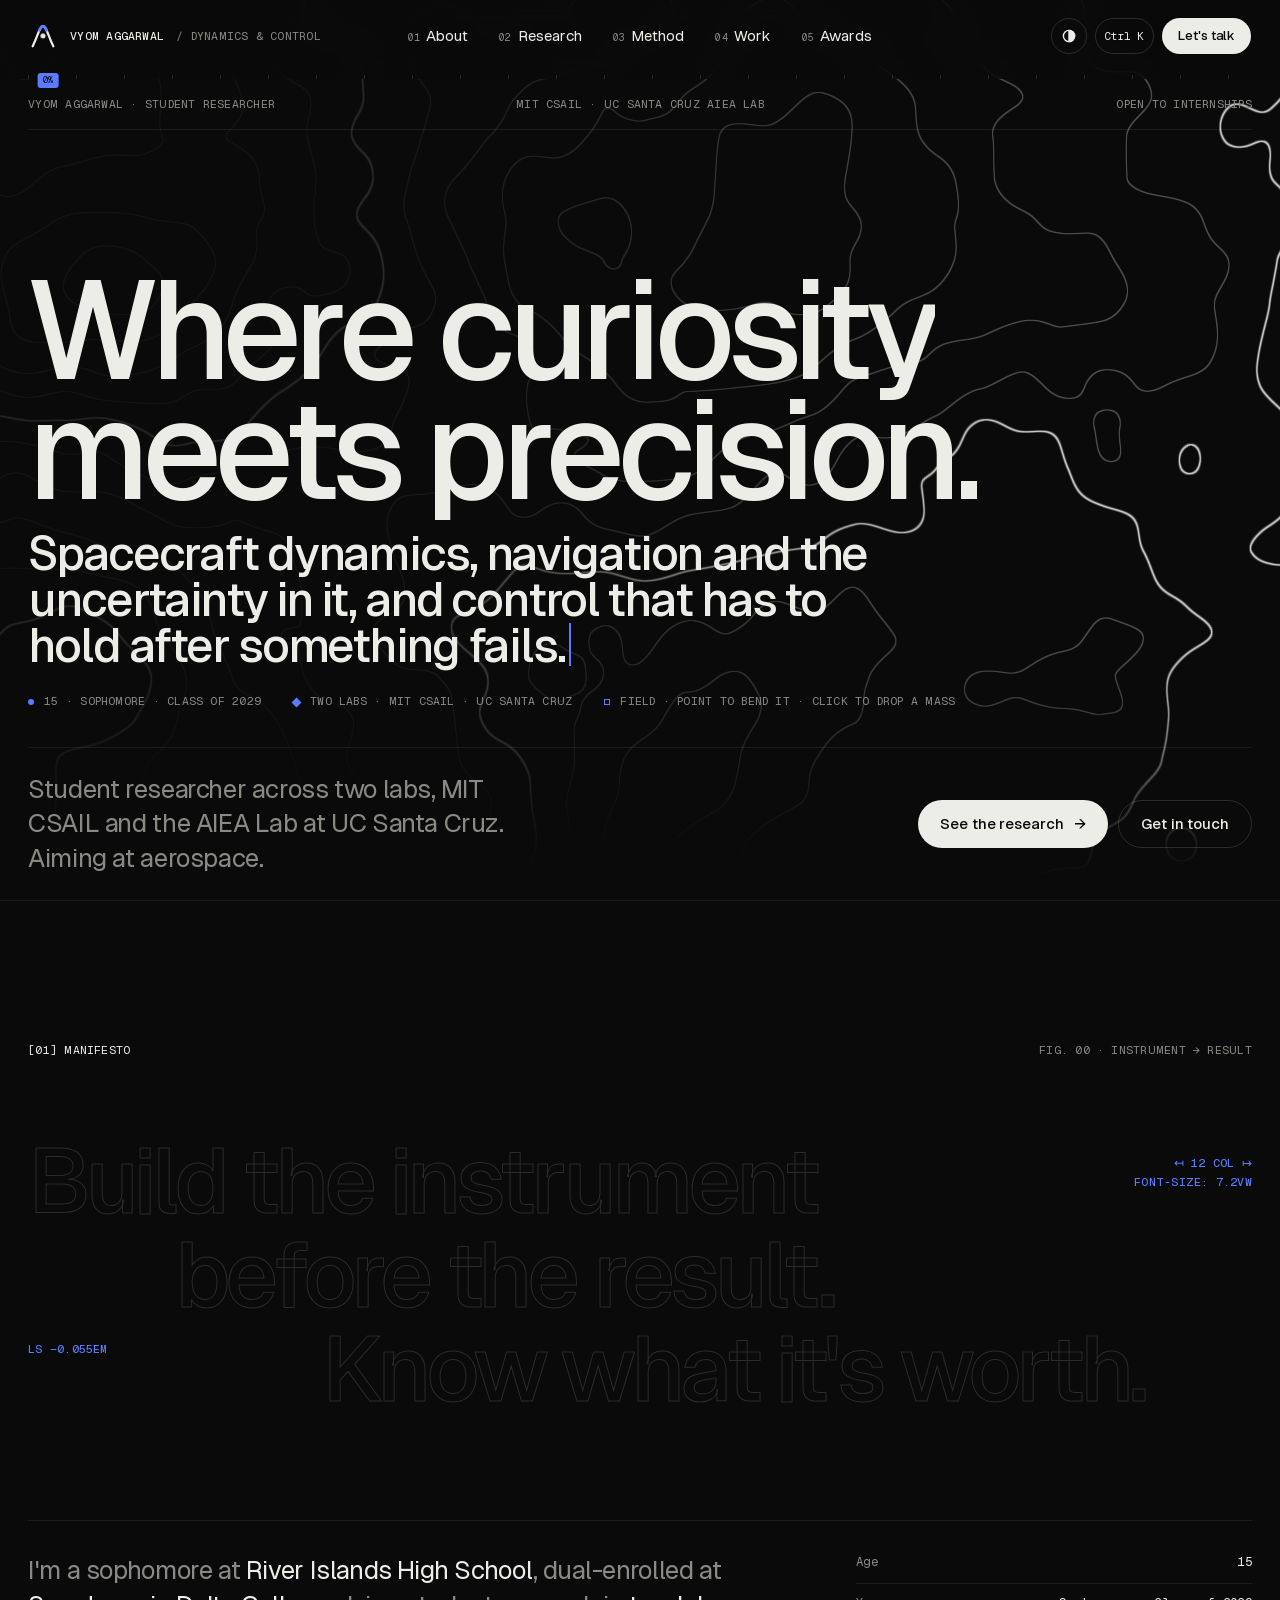
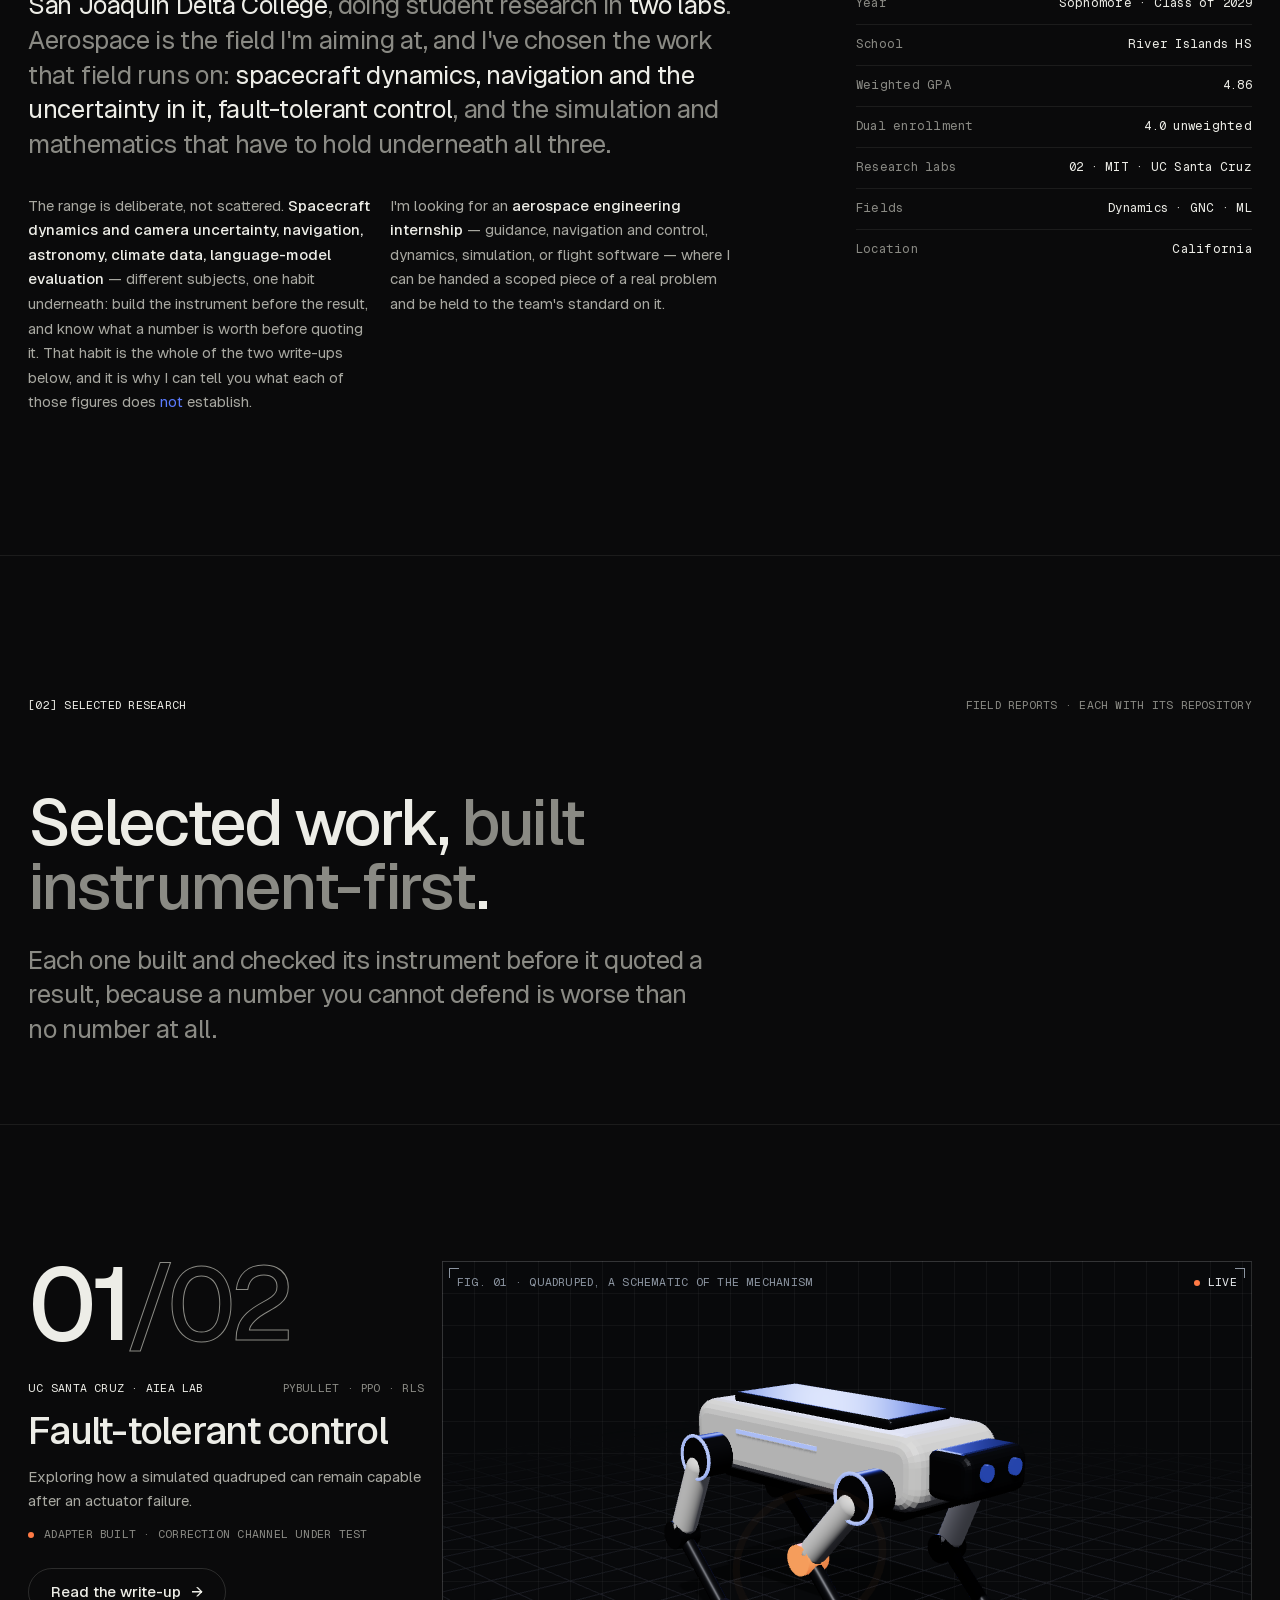
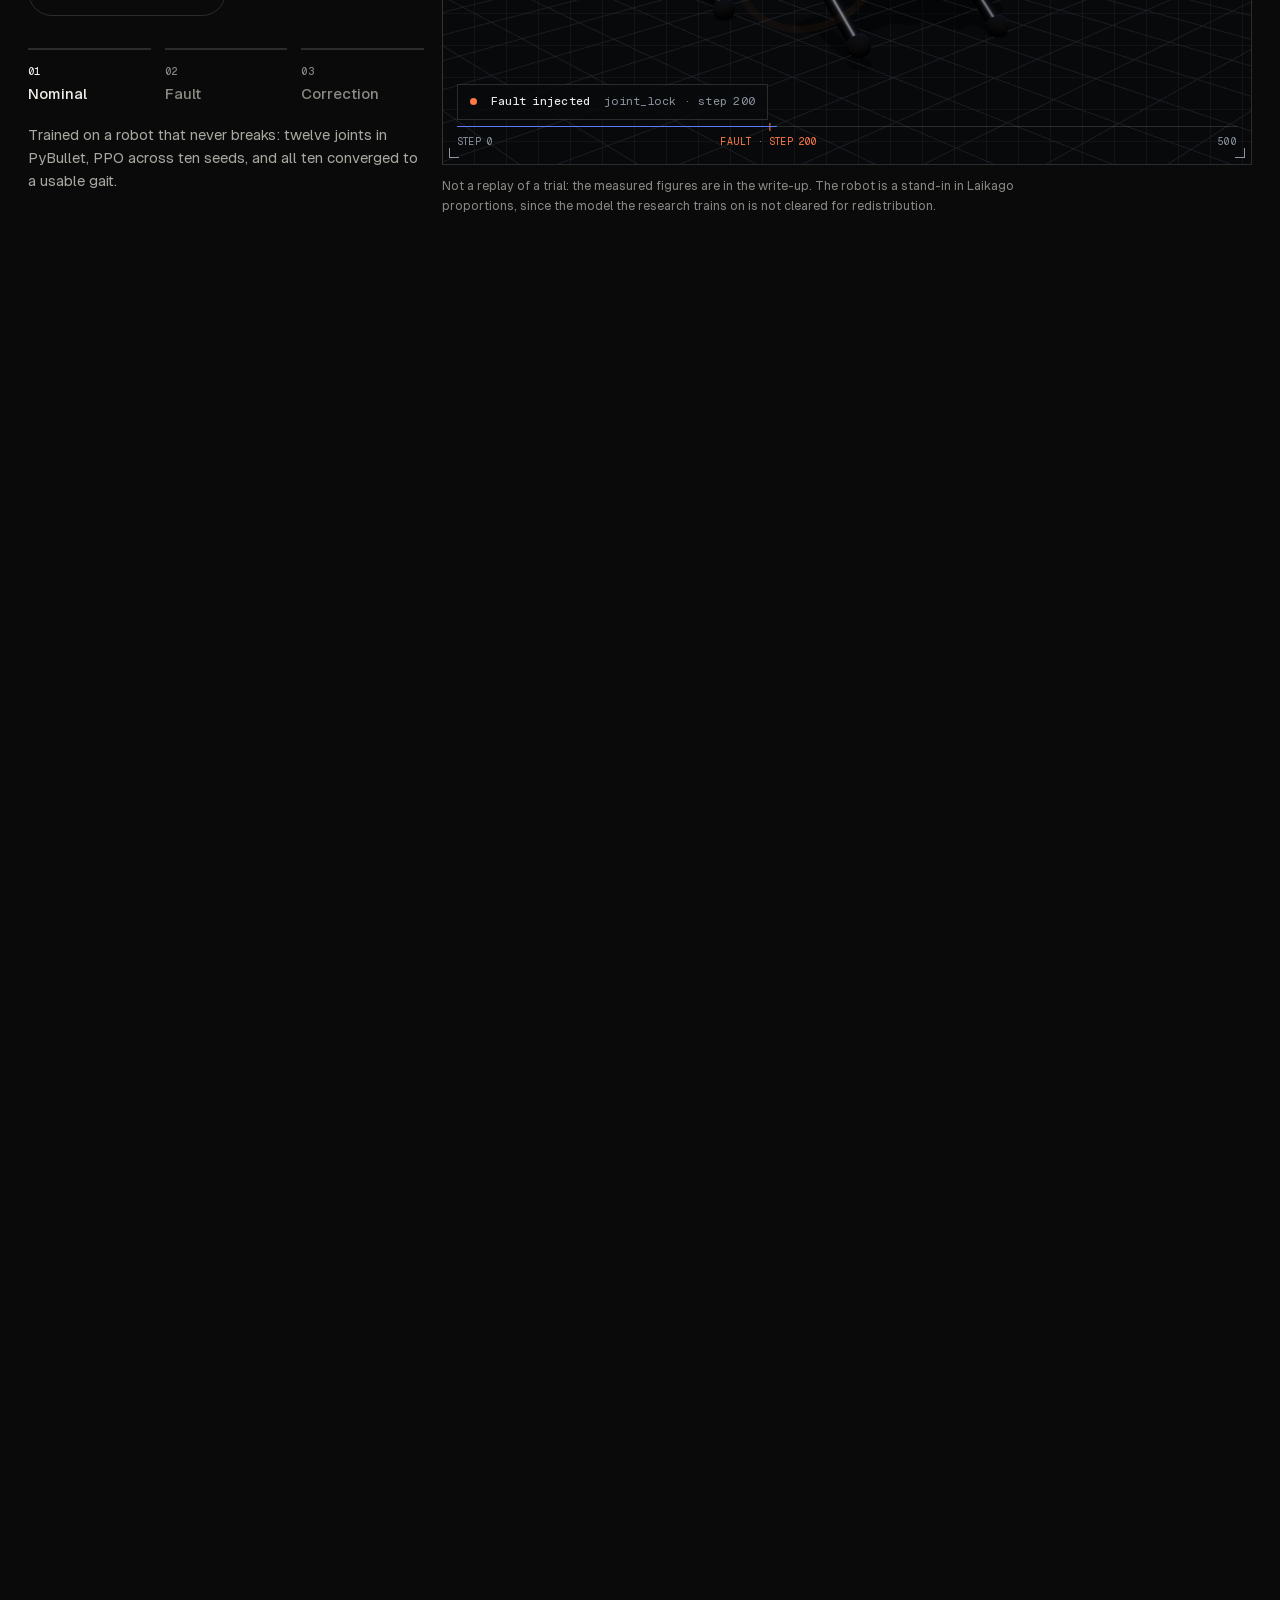
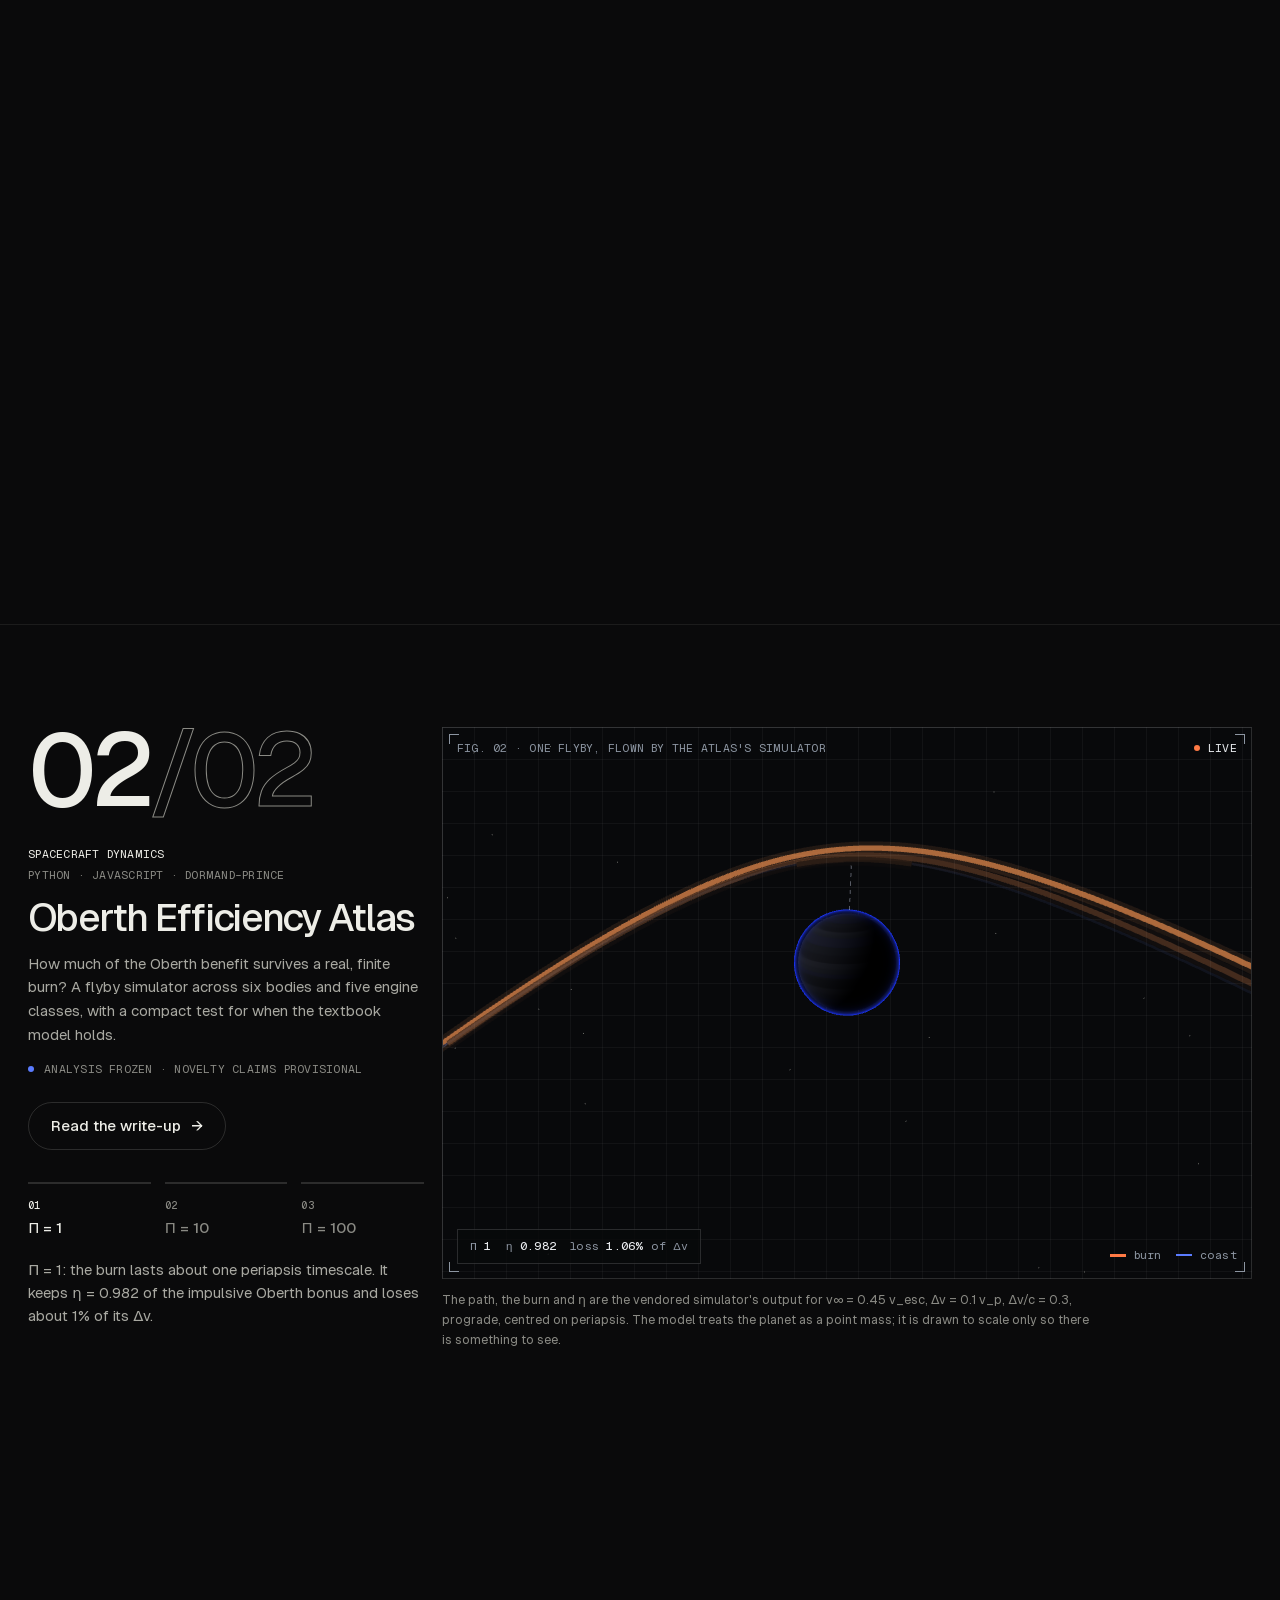
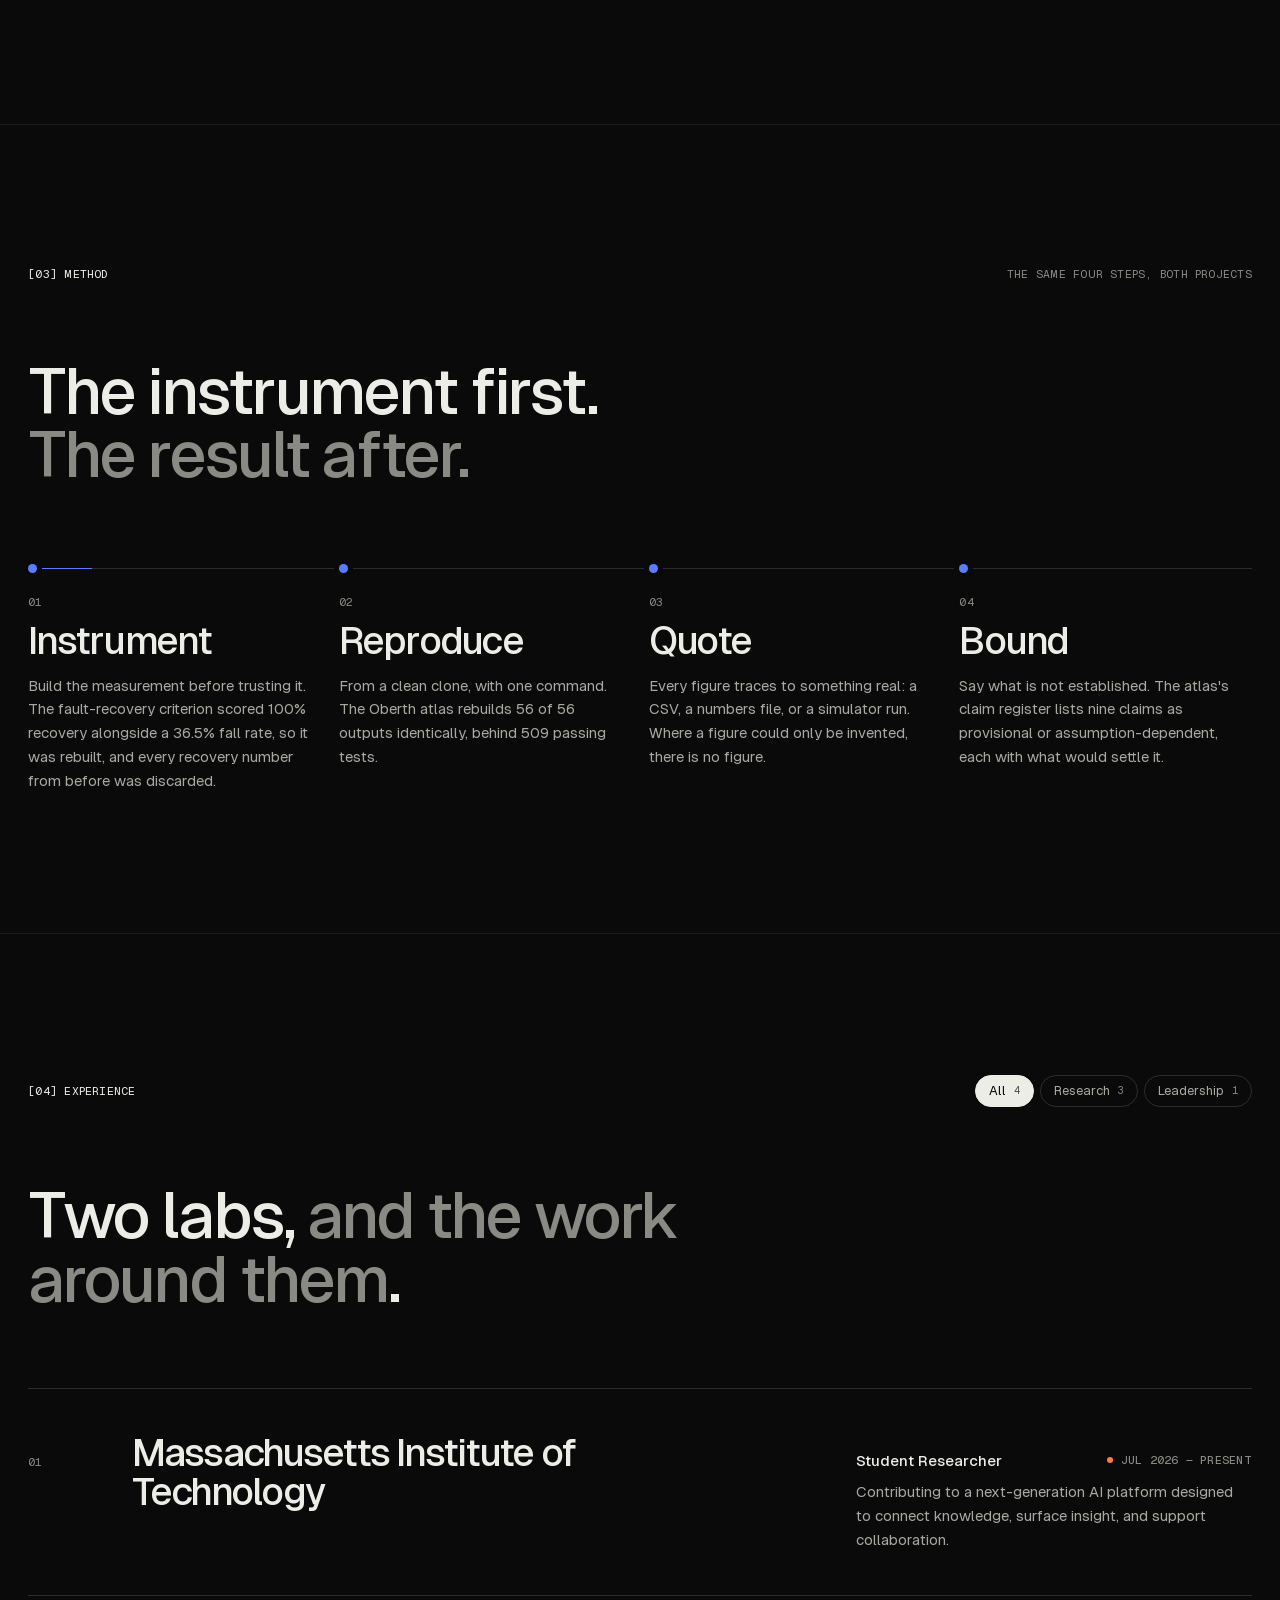
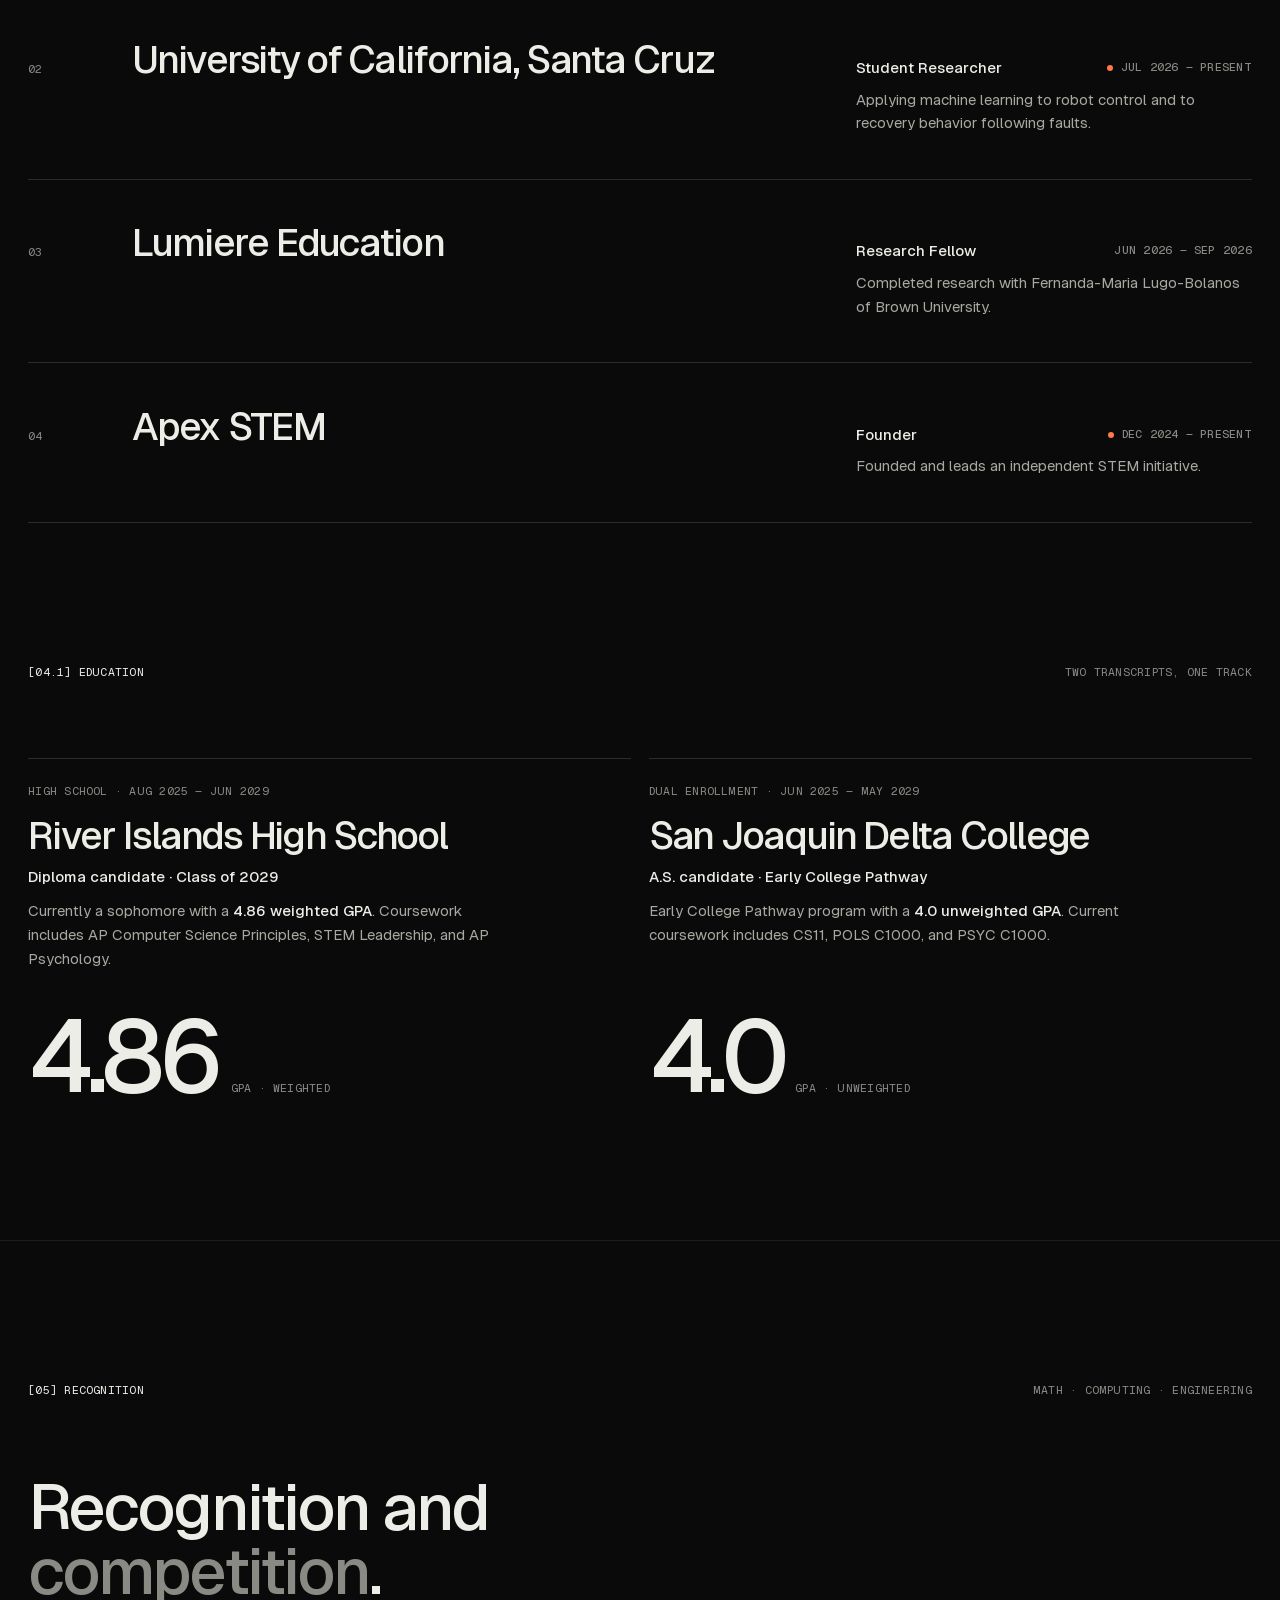
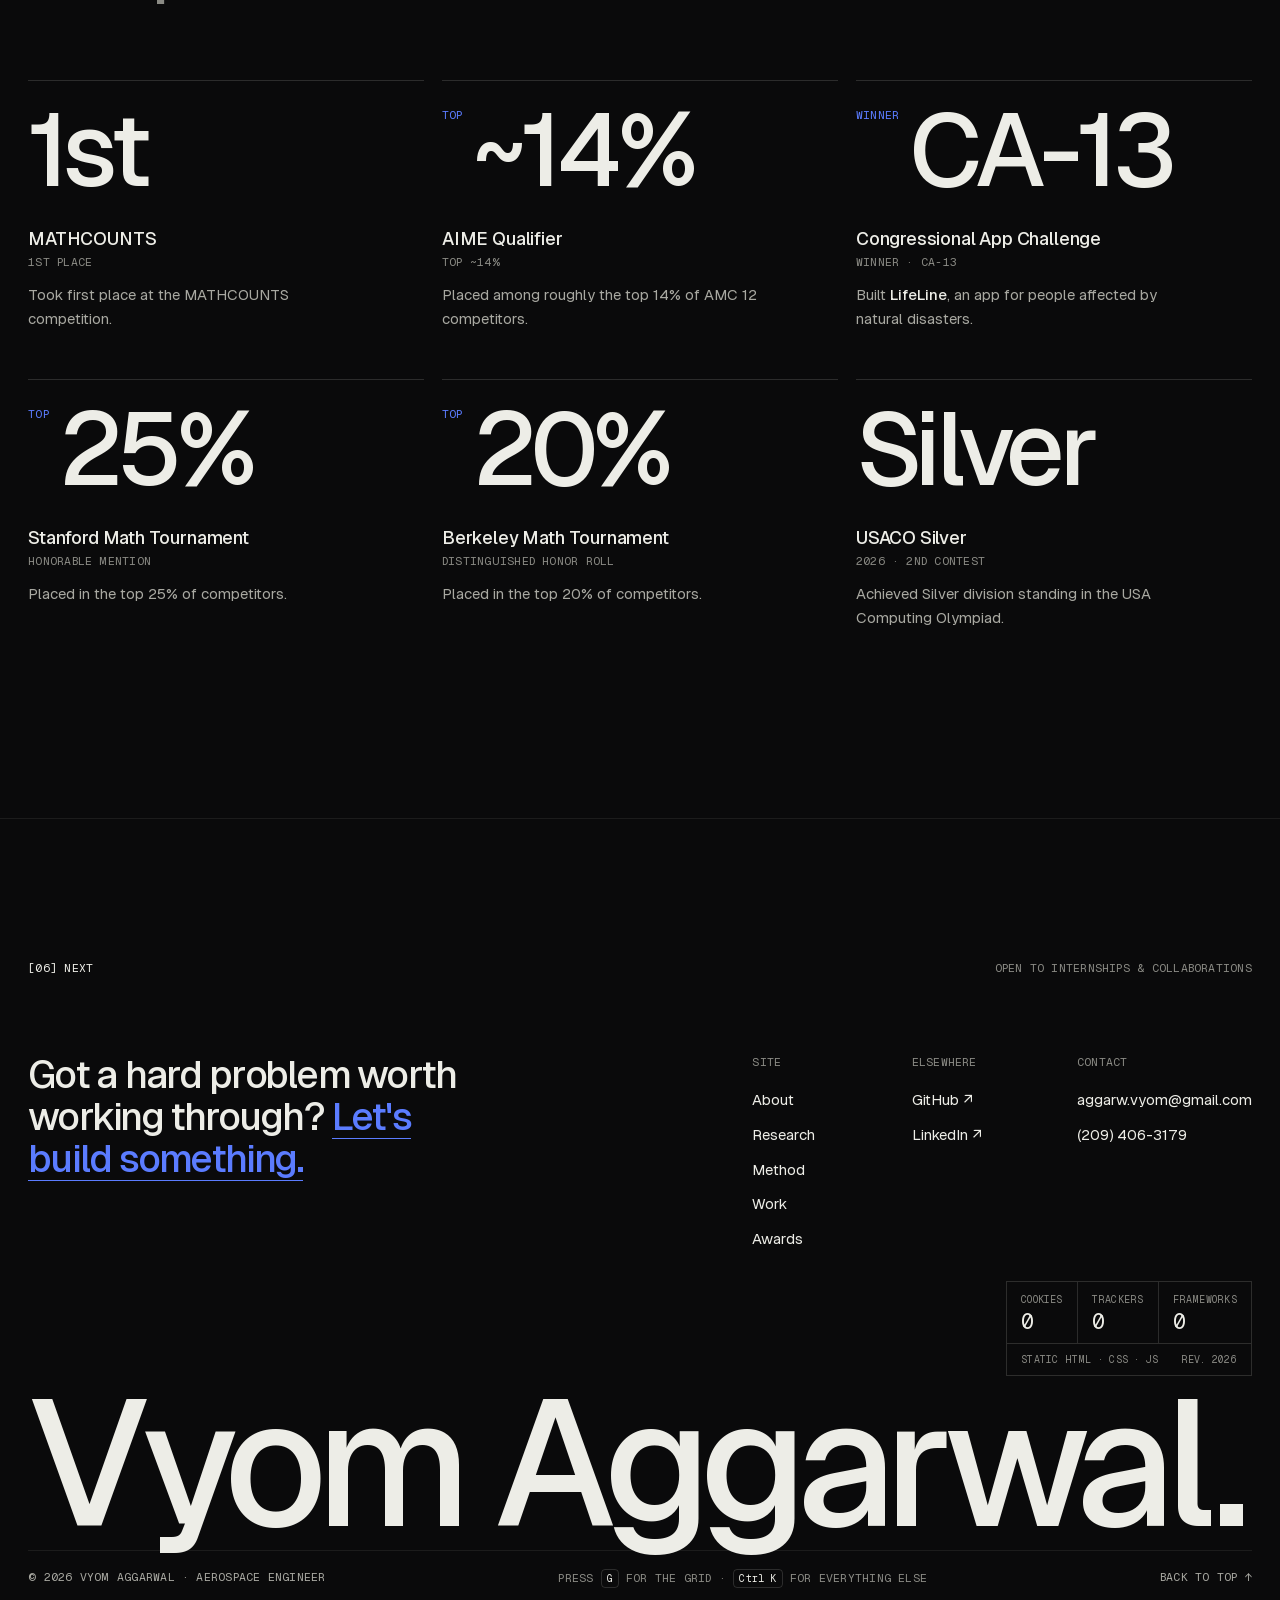
==== commit 901c8a29: "Replace the VA. monogram with an original flyby mark The A is a flyby: the path forms the letter, th" ====
--- a/index.html
+++ b/index.html
@@ -37,11 +37,11 @@
 
 <link rel="preload" href="assets/fonts/Geist-var.woff2" as="font" type="font/woff2" crossorigin>
 <link rel="preload" href="assets/fonts/GeistMono-var.woff2" as="font" type="font/woff2" crossorigin>
-<link rel="stylesheet" href="assets/css/tokens.css?v=748f5497">
-<link rel="stylesheet" href="assets/css/base.css?v=748f5497">
-<link rel="stylesheet" href="assets/css/hero.css?v=748f5497">
-<link rel="stylesheet" href="assets/css/sections.css?v=748f5497">
-<link rel="stylesheet" href="assets/css/projects.css?v=748f5497">
+<link rel="stylesheet" href="assets/css/tokens.css?v=3fcce214">
+<link rel="stylesheet" href="assets/css/base.css?v=3fcce214">
+<link rel="stylesheet" href="assets/css/hero.css?v=3fcce214">
+<link rel="stylesheet" href="assets/css/sections.css?v=3fcce214">
+<link rel="stylesheet" href="assets/css/projects.css?v=3fcce214">
 
 <noscript><style>
   /* The project write-ups exist only inside these dialogs, so without
@@ -70,10 +70,12 @@
 <header class="nav" id="nav">
   <div class="wrap nav__in">
     <a class="brand" href="#overview" aria-label="Vyom Aggarwal, back to top">
-      <svg class="brand__mark" viewBox="0 0 44 26" aria-hidden="true">
-        <path class="brand__v" pathLength="1" d="M2 3 L10.5 23 L19 3"/>
-        <path class="brand__a" pathLength="1" d="M15.5 23 L24 3 L32.5 23 M19.2 15.6 H28.8"/>
-        <rect class="brand__dot" x="37" y="19.5" width="3.5" height="3.5"/>
+      <svg class="brand__mark" viewBox="0 0 32 32" aria-hidden="true">
+        <!-- an A drawn as a flyby: the path is the letter, the planet
+             its counter, the burn at periapsis the one blue stroke -->
+        <circle class="brand__planet" cx="16" cy="16" r="2.7"/>
+        <path class="brand__path" pathLength="1" d="M5 27 C10.5 15.5 12.6 5.5 16 5.5 C19.4 5.5 21.5 15.5 27 27"/>
+        <path class="brand__burn" pathLength="100" d="M5 27 C10.5 15.5 12.6 5.5 16 5.5 C19.4 5.5 21.5 15.5 27 27"/>
       </svg>
       <span class="brand__name">Vyom Aggarwal</span>
       <span class="brand__role">/ Dynamics &amp; control</span>
@@ -1017,8 +1019,8 @@
 }
 </script>
 
-<script type="module" src="assets/js/hero.js?v=748f5497"></script>
-<script type="module" src="assets/js/projects.js?v=748f5497"></script>
-<script type="module" src="assets/js/sections.js?v=748f5497"></script>
+<script type="module" src="assets/js/hero.js?v=3fcce214"></script>
+<script type="module" src="assets/js/projects.js?v=3fcce214"></script>
+<script type="module" src="assets/js/sections.js?v=3fcce214"></script>
 </body>
 </html>
--- a/assets/css/base.css
+++ b/assets/css/base.css
@@ -158,17 +158,24 @@
   height: var(--nav-h);
 }
 .brand { display: inline-flex; align-items: center; gap: 12px; justify-self: start; }
-.brand__mark { width: 40px; height: 24px; color: var(--ink); overflow: visible; }
-.brand__mark path { fill: none; stroke: currentColor; stroke-width: 2.2; stroke-linecap: square; stroke-linejoin: miter; }
-.brand__dot { fill: var(--accent); }
-/* the monogram is plotted, stroke by stroke, once on load */
+.brand__mark { width: 30px; height: 30px; color: var(--ink); overflow: visible; }
+.brand__path, .brand__burn { fill: none; stroke-width: 2.4; stroke-linecap: round; }
+.brand__path { stroke: currentColor; }
+/* the burn is the same curve, dashed to show only the stretch around
+   periapsis, so it sits on the path exactly at any size */
+.brand__burn { stroke: var(--accent); stroke-width: 2.8; stroke-dasharray: 26 100; stroke-dashoffset: -37; }
+.brand__planet { fill: currentColor; }
+/* On load the mark is flown, not written: the planet appears, the path
+   is traced from one leg to the other, and the burn lights as the
+   trace passes periapsis. */
 @media (prefers-reduced-motion: no-preference) {
-  .js .brand__mark path { stroke-dasharray: 1; animation: plot 1.1s var(--ease-in-out) both; }
-  .js .brand__a { animation-delay: 0.35s !important; }
-  .js .brand__dot { animation: dot-in 0.4s var(--ease) 1.1s both; }
-}
-@keyframes plot { from { stroke-dashoffset: 1; } to { stroke-dashoffset: 0; } }
-@keyframes dot-in { from { opacity: 0; transform: scale(0); transform-origin: center; transform-box: fill-box; } to { opacity: 1; transform: none; } }
+  .js .brand__planet { transform-box: fill-box; transform-origin: center; animation: planet-in 0.45s var(--ease) both; }
+  .js .brand__path { stroke-dasharray: 1; animation: fly 1.2s var(--ease-in-out) 0.25s both; }
+  .js .brand__burn { animation: burn-on 0.5s var(--ease) 0.75s both; }
+}
+@keyframes planet-in { from { transform: scale(0); } to { transform: none; } }
+@keyframes fly { from { stroke-dashoffset: 1; } to { stroke-dashoffset: 0; } }
+@keyframes burn-on { from { opacity: 0; } to { opacity: 1; } }
 .brand__name { color: var(--ink); font-family: var(--font-mono); font-size: var(--fs-micro); font-weight: 500; letter-spacing: var(--track-wide); text-transform: uppercase; }
 .brand__role { color: var(--ink-3); font-family: var(--font-mono); font-size: var(--fs-micro); letter-spacing: var(--track-wide); text-transform: uppercase; }
 
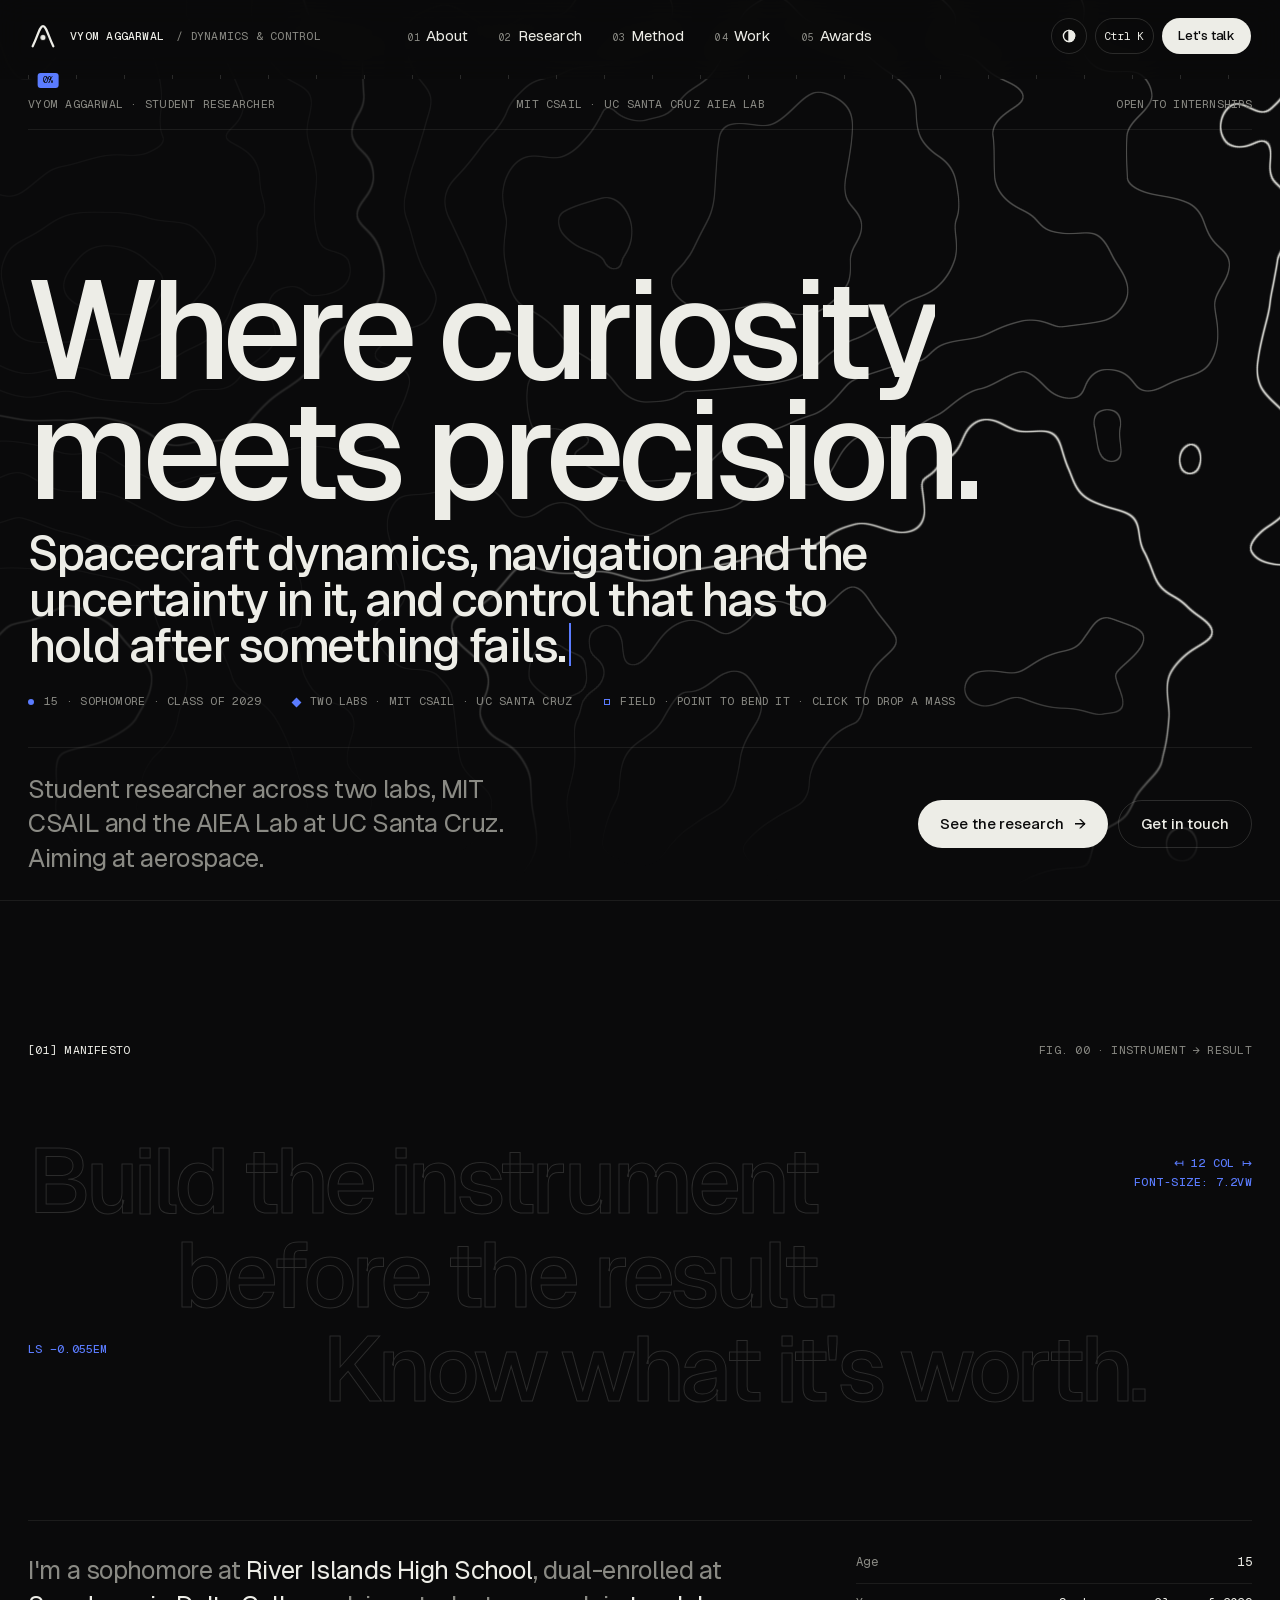
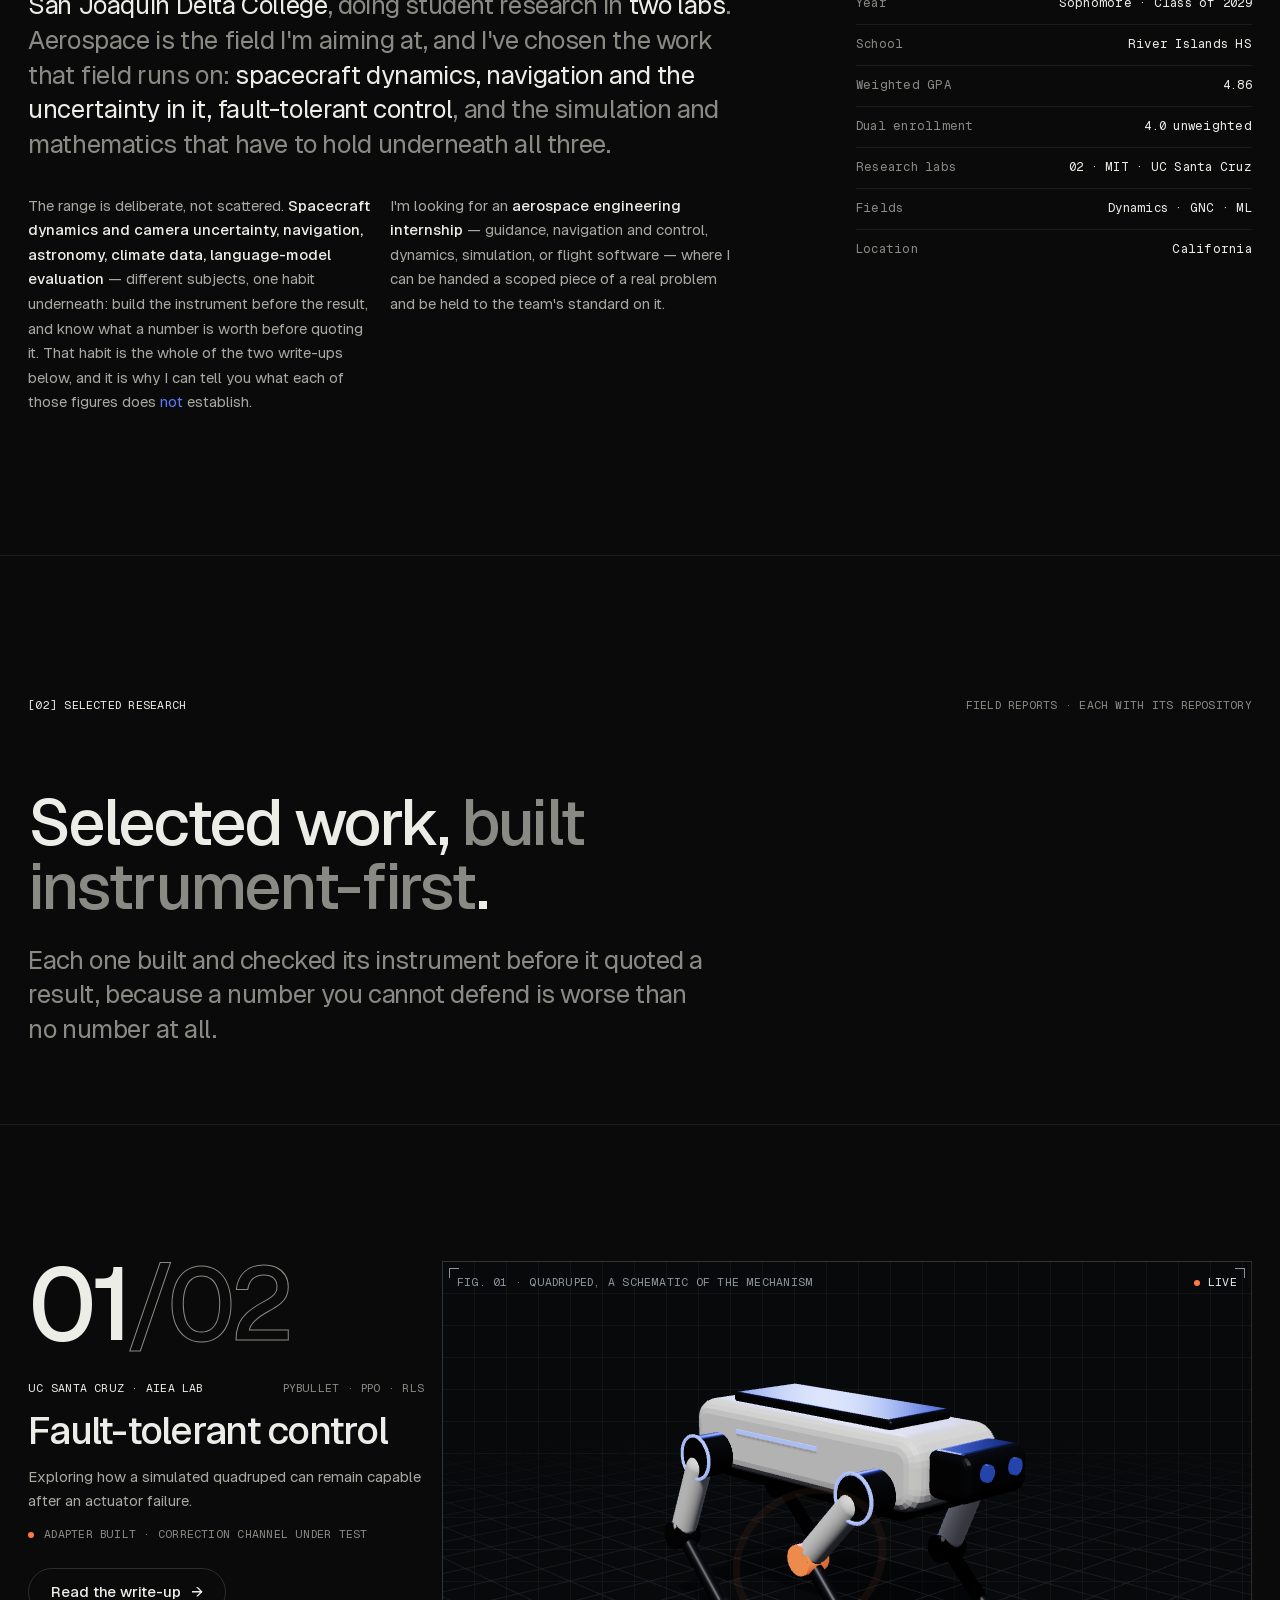
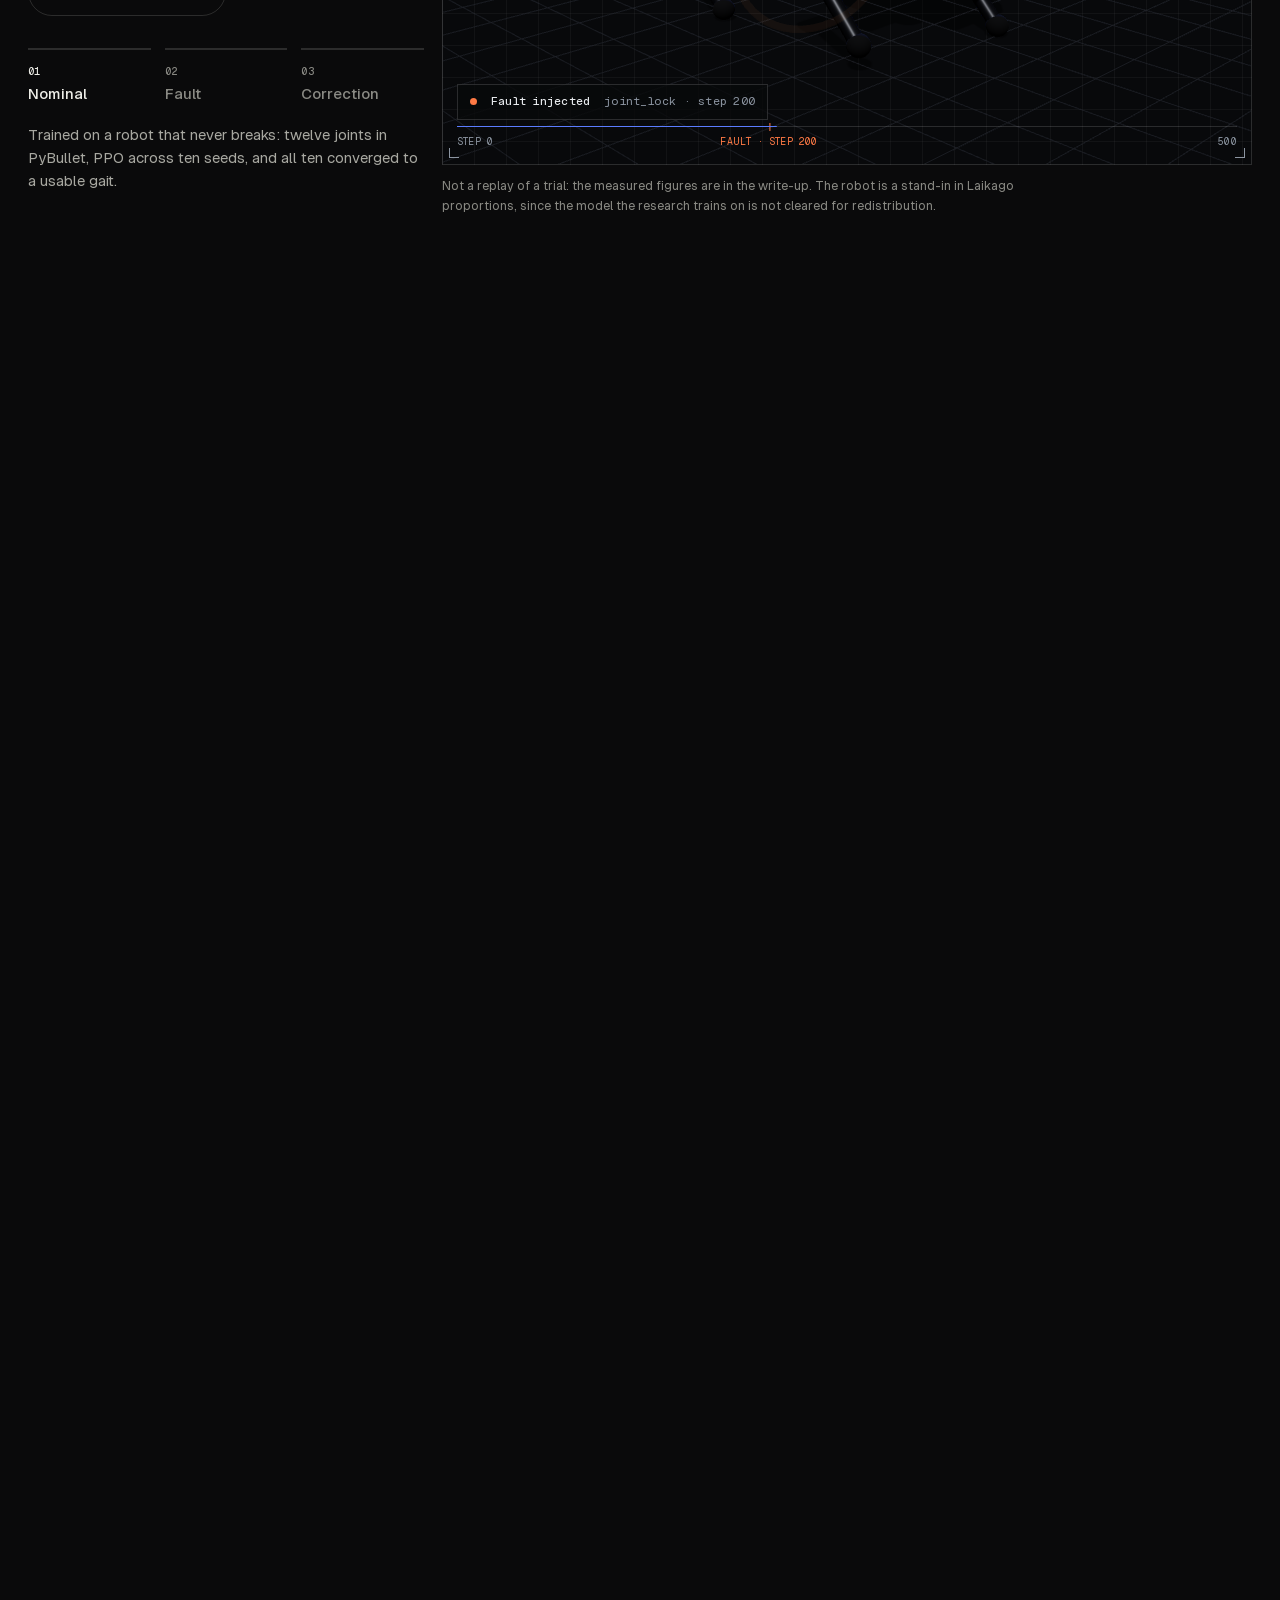
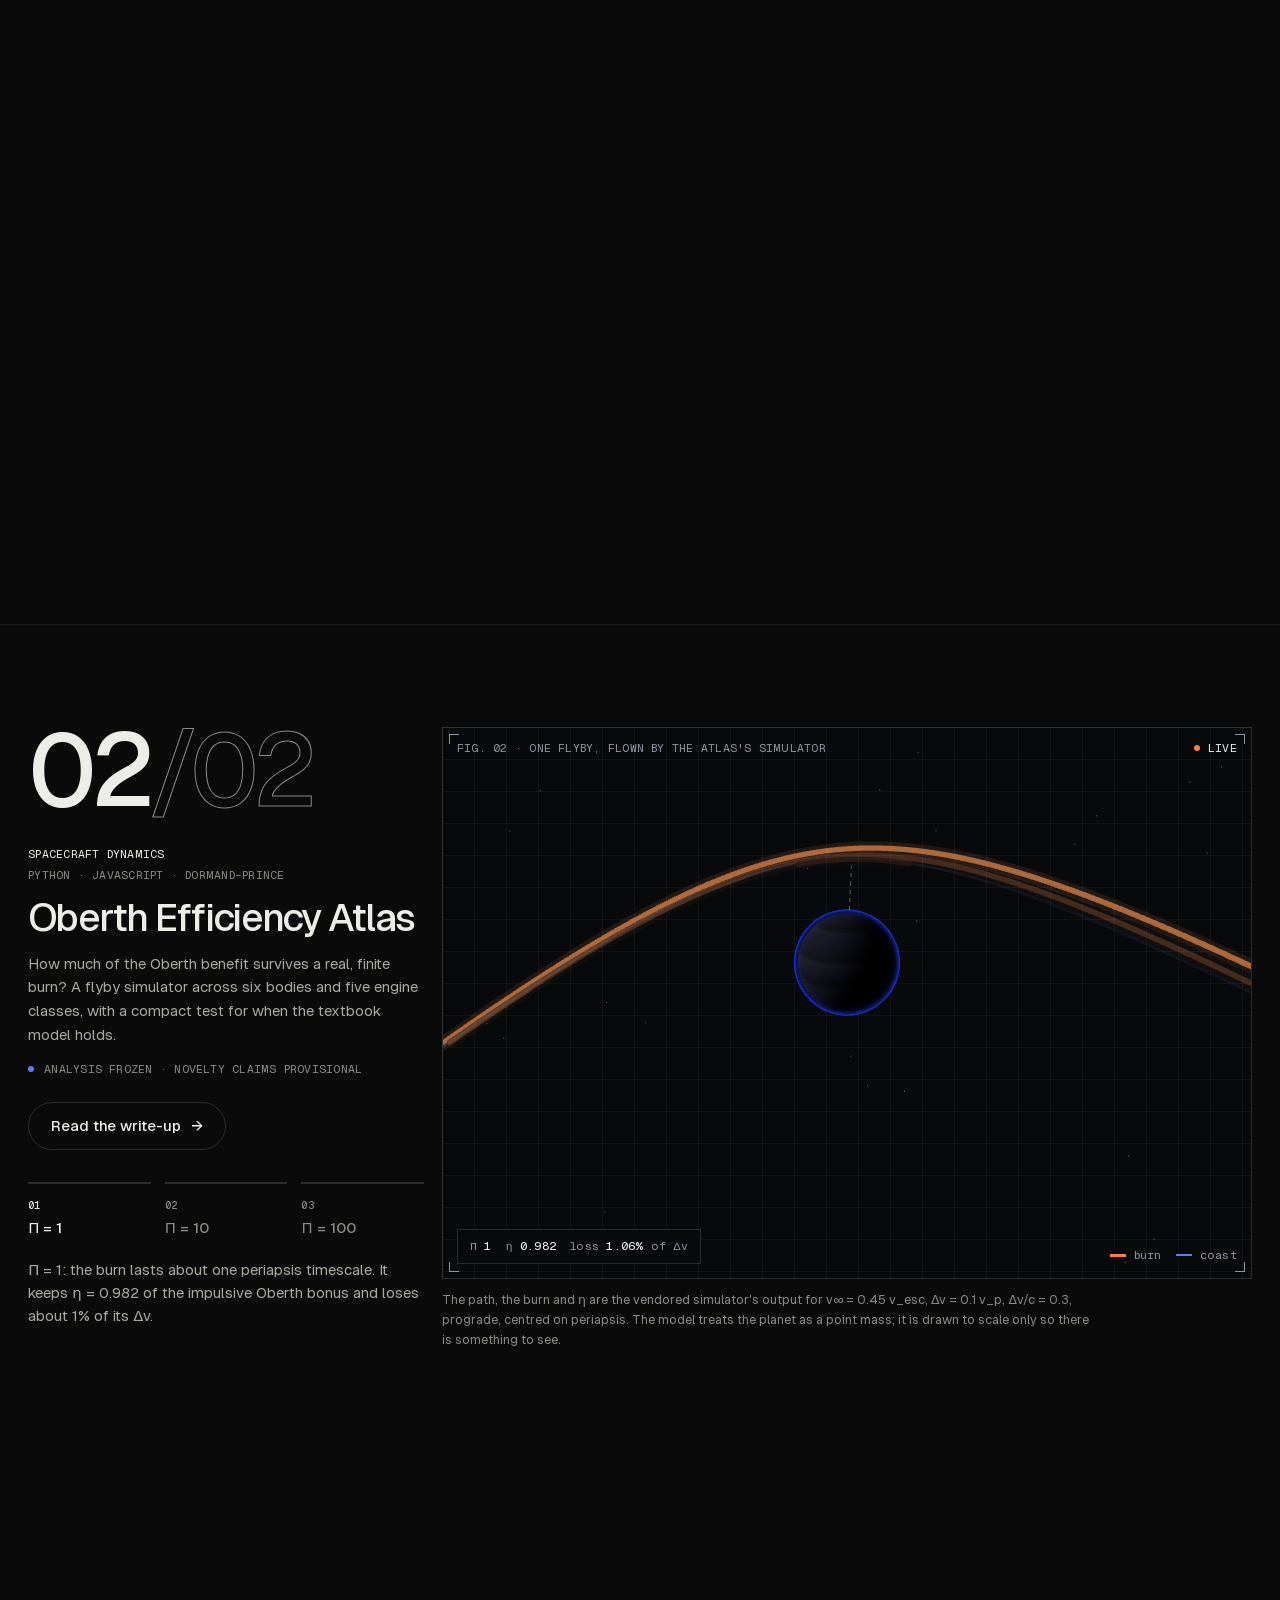
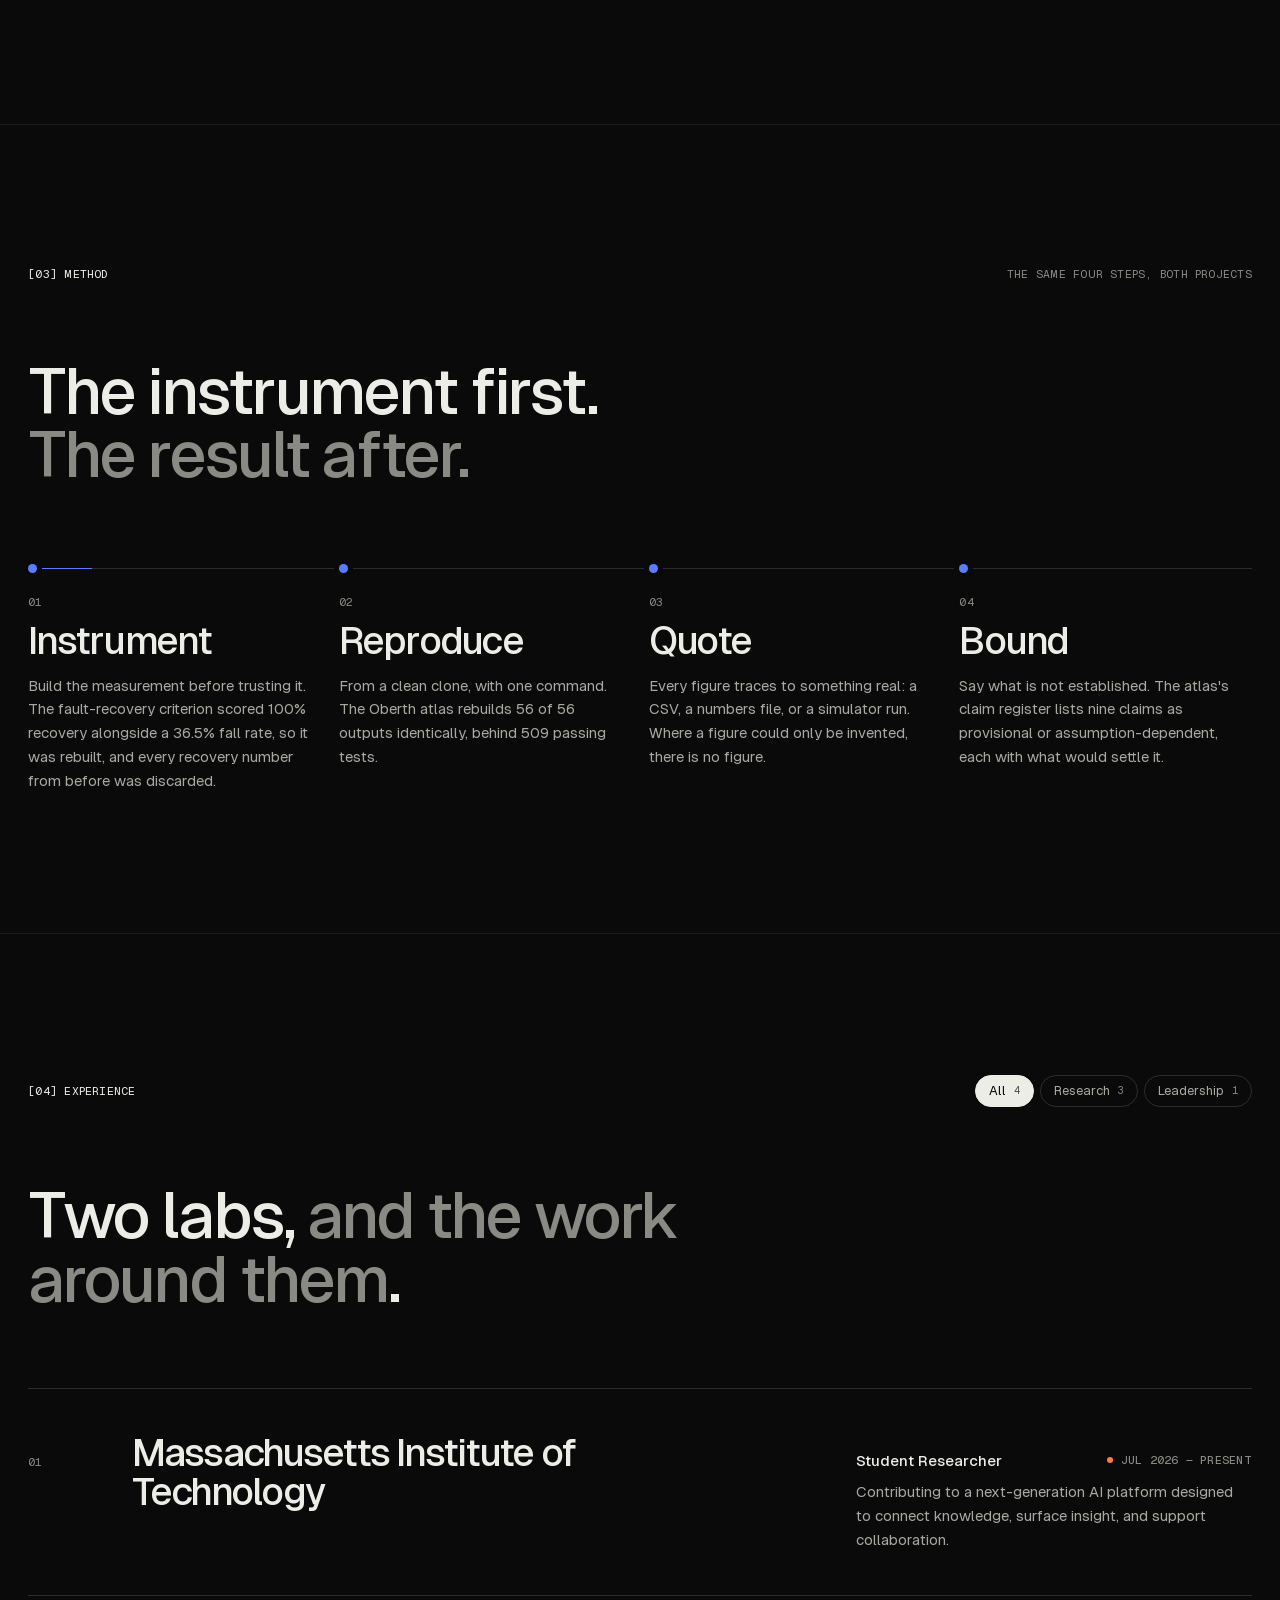
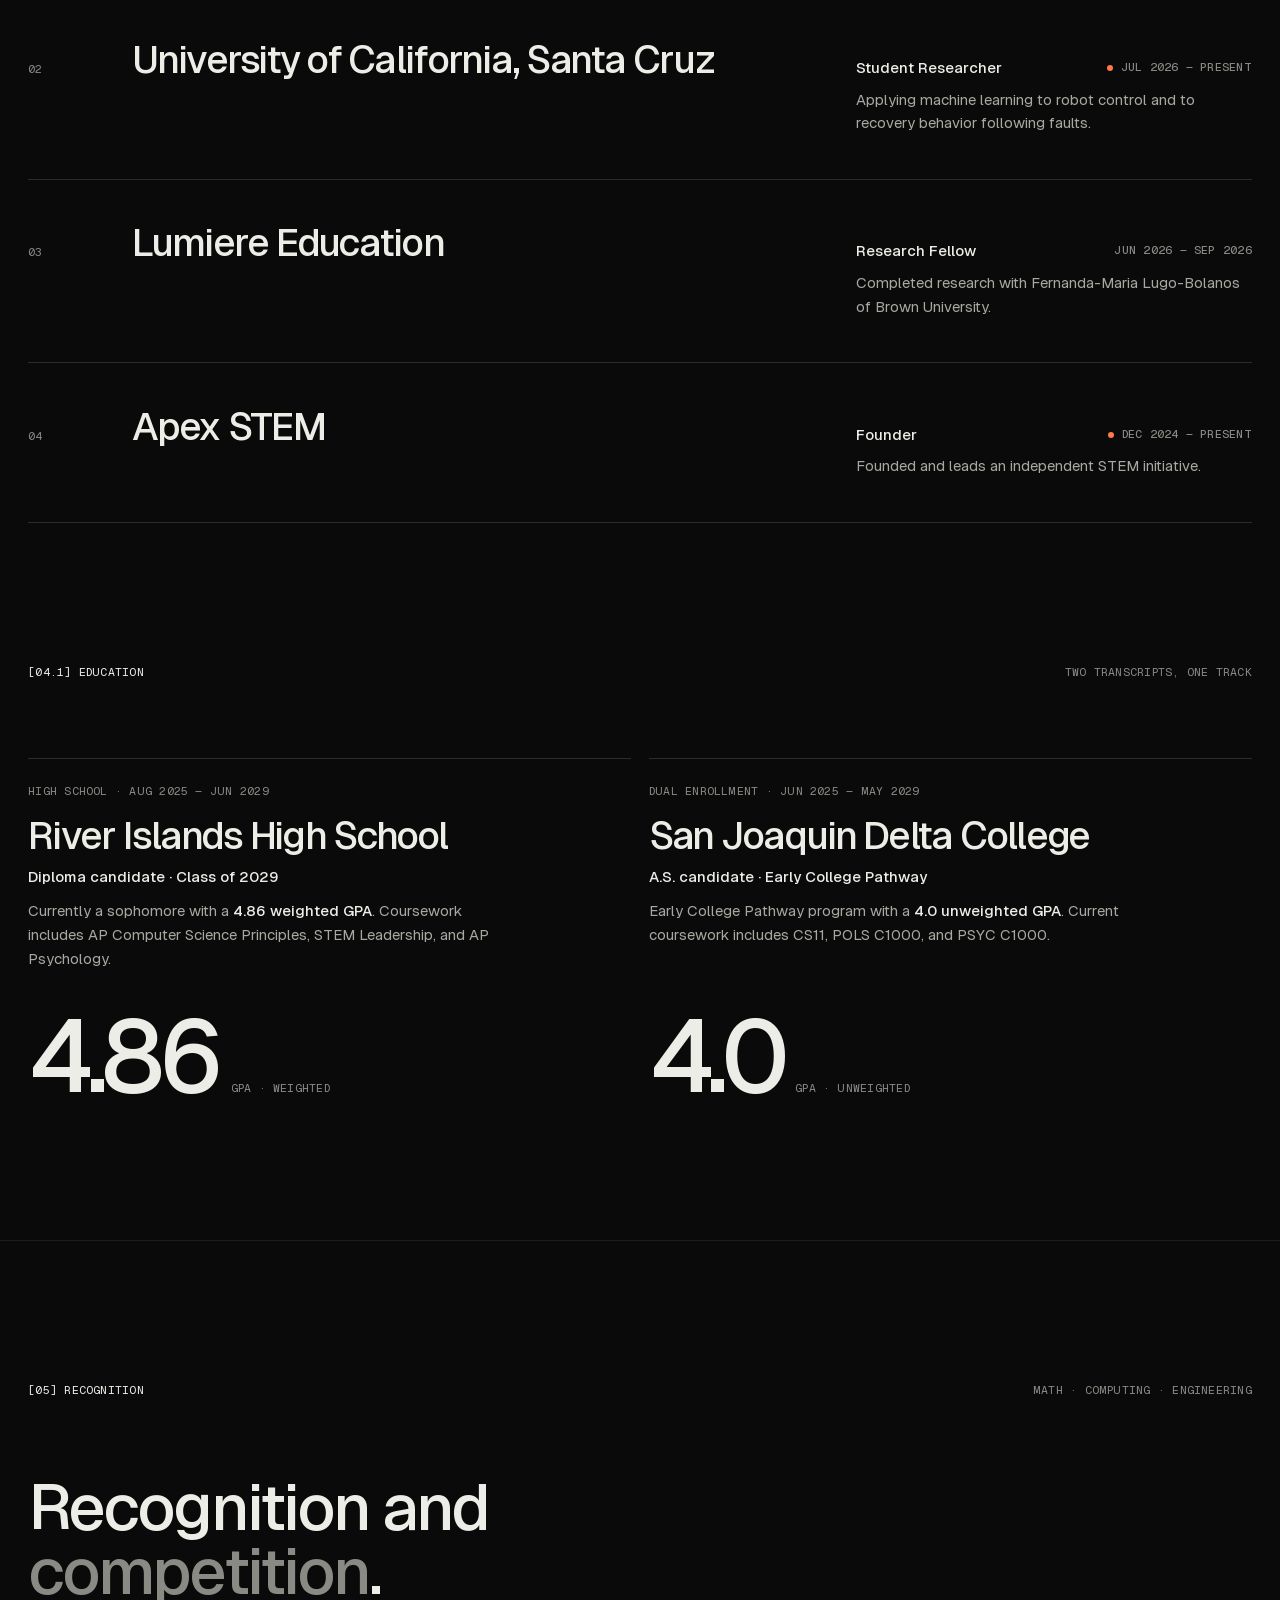
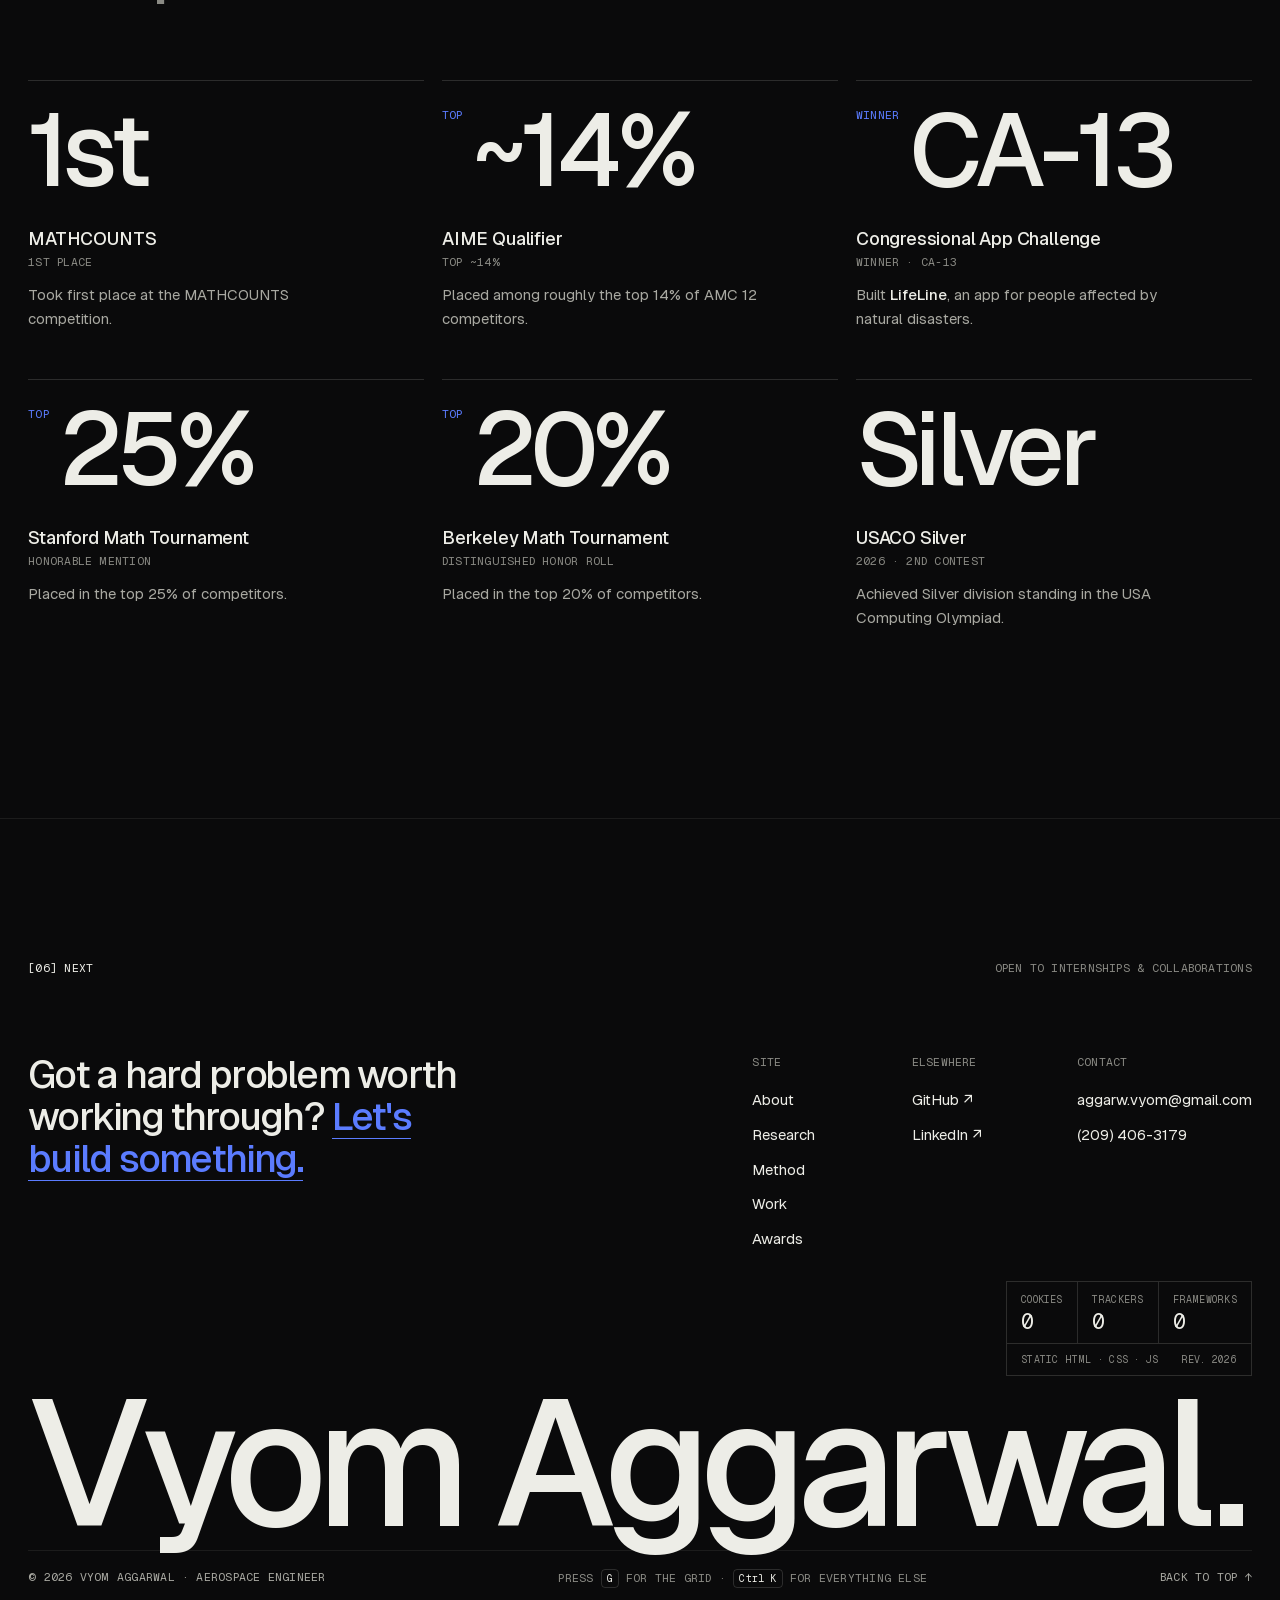
==== commit 66be6ff6: "Make the logo one colour and lower its planet The blue burn at the apex is gone, so the whole mark i" ====
--- a/index.html
+++ b/index.html
@@ -37,11 +37,11 @@
 
 <link rel="preload" href="assets/fonts/Geist-var.woff2" as="font" type="font/woff2" crossorigin>
 <link rel="preload" href="assets/fonts/GeistMono-var.woff2" as="font" type="font/woff2" crossorigin>
-<link rel="stylesheet" href="assets/css/tokens.css?v=3fcce214">
-<link rel="stylesheet" href="assets/css/base.css?v=3fcce214">
-<link rel="stylesheet" href="assets/css/hero.css?v=3fcce214">
-<link rel="stylesheet" href="assets/css/sections.css?v=3fcce214">
-<link rel="stylesheet" href="assets/css/projects.css?v=3fcce214">
+<link rel="stylesheet" href="assets/css/tokens.css?v=39b3c8e2">
+<link rel="stylesheet" href="assets/css/base.css?v=39b3c8e2">
+<link rel="stylesheet" href="assets/css/hero.css?v=39b3c8e2">
+<link rel="stylesheet" href="assets/css/sections.css?v=39b3c8e2">
+<link rel="stylesheet" href="assets/css/projects.css?v=39b3c8e2">
 
 <noscript><style>
   /* The project write-ups exist only inside these dialogs, so without
@@ -72,10 +72,9 @@
     <a class="brand" href="#overview" aria-label="Vyom Aggarwal, back to top">
       <svg class="brand__mark" viewBox="0 0 32 32" aria-hidden="true">
         <!-- an A drawn as a flyby: the path is the letter, the planet
-             its counter, the burn at periapsis the one blue stroke -->
-        <circle class="brand__planet" cx="16" cy="16" r="2.7"/>
+             its counter -->
+        <circle class="brand__planet" cx="16" cy="17.6" r="2.7"/>
         <path class="brand__path" pathLength="1" d="M5 27 C10.5 15.5 12.6 5.5 16 5.5 C19.4 5.5 21.5 15.5 27 27"/>
-        <path class="brand__burn" pathLength="100" d="M5 27 C10.5 15.5 12.6 5.5 16 5.5 C19.4 5.5 21.5 15.5 27 27"/>
       </svg>
       <span class="brand__name">Vyom Aggarwal</span>
       <span class="brand__role">/ Dynamics &amp; control</span>
@@ -1019,8 +1018,8 @@
 }
 </script>
 
-<script type="module" src="assets/js/hero.js?v=3fcce214"></script>
-<script type="module" src="assets/js/projects.js?v=3fcce214"></script>
-<script type="module" src="assets/js/sections.js?v=3fcce214"></script>
+<script type="module" src="assets/js/hero.js?v=39b3c8e2"></script>
+<script type="module" src="assets/js/projects.js?v=39b3c8e2"></script>
+<script type="module" src="assets/js/sections.js?v=39b3c8e2"></script>
 </body>
 </html>
--- a/assets/css/base.css
+++ b/assets/css/base.css
@@ -159,23 +159,16 @@
 }
 .brand { display: inline-flex; align-items: center; gap: 12px; justify-self: start; }
 .brand__mark { width: 30px; height: 30px; color: var(--ink); overflow: visible; }
-.brand__path, .brand__burn { fill: none; stroke-width: 2.4; stroke-linecap: round; }
-.brand__path { stroke: currentColor; }
-/* the burn is the same curve, dashed to show only the stretch around
-   periapsis, so it sits on the path exactly at any size */
-.brand__burn { stroke: var(--accent); stroke-width: 2.8; stroke-dasharray: 26 100; stroke-dashoffset: -37; }
+.brand__path { fill: none; stroke: currentColor; stroke-width: 2.4; stroke-linecap: round; }
 .brand__planet { fill: currentColor; }
-/* On load the mark is flown, not written: the planet appears, the path
-   is traced from one leg to the other, and the burn lights as the
-   trace passes periapsis. */
+/* On load the mark is flown, not written: the planet appears, then the
+   path is traced from one leg to the other. */
 @media (prefers-reduced-motion: no-preference) {
   .js .brand__planet { transform-box: fill-box; transform-origin: center; animation: planet-in 0.45s var(--ease) both; }
   .js .brand__path { stroke-dasharray: 1; animation: fly 1.2s var(--ease-in-out) 0.25s both; }
-  .js .brand__burn { animation: burn-on 0.5s var(--ease) 0.75s both; }
 }
 @keyframes planet-in { from { transform: scale(0); } to { transform: none; } }
 @keyframes fly { from { stroke-dashoffset: 1; } to { stroke-dashoffset: 0; } }
-@keyframes burn-on { from { opacity: 0; } to { opacity: 1; } }
 .brand__name { color: var(--ink); font-family: var(--font-mono); font-size: var(--fs-micro); font-weight: 500; letter-spacing: var(--track-wide); text-transform: uppercase; }
 .brand__role { color: var(--ink-3); font-family: var(--font-mono); font-size: var(--fs-micro); letter-spacing: var(--track-wide); text-transform: uppercase; }
 
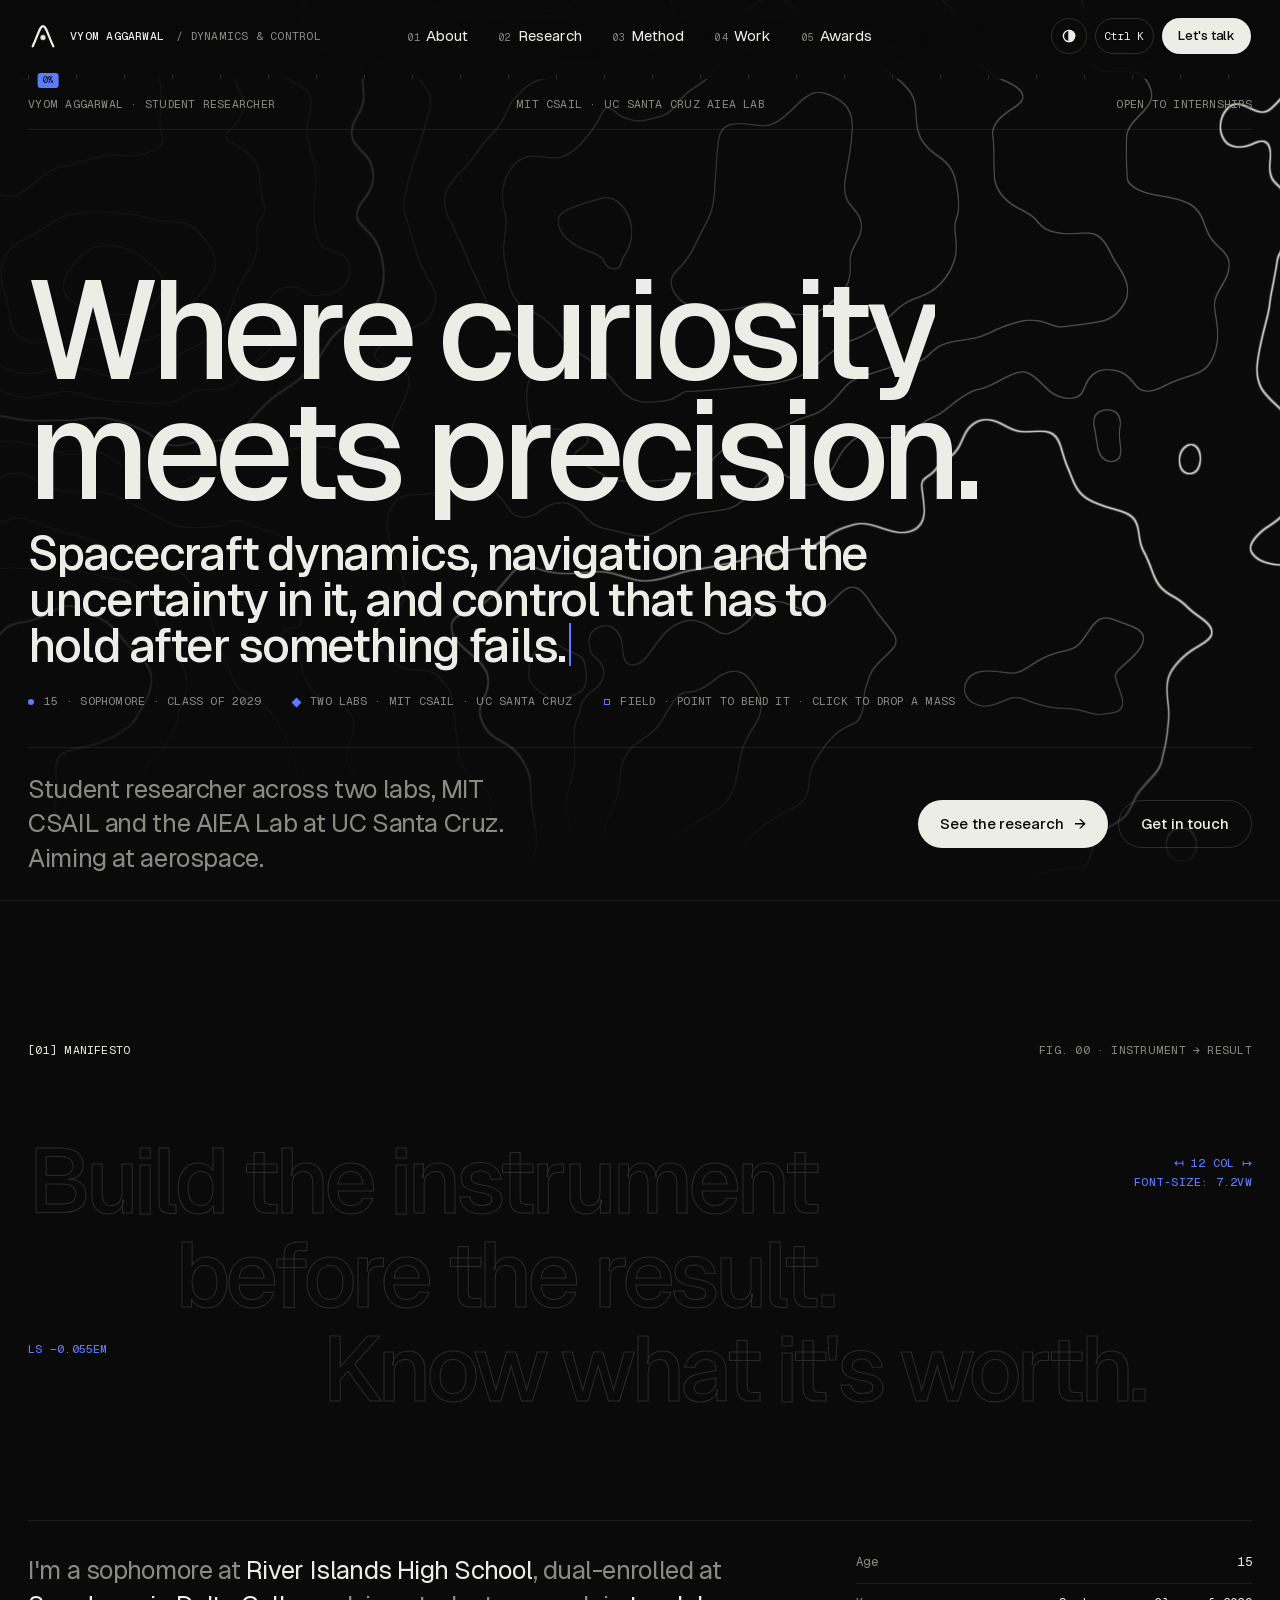
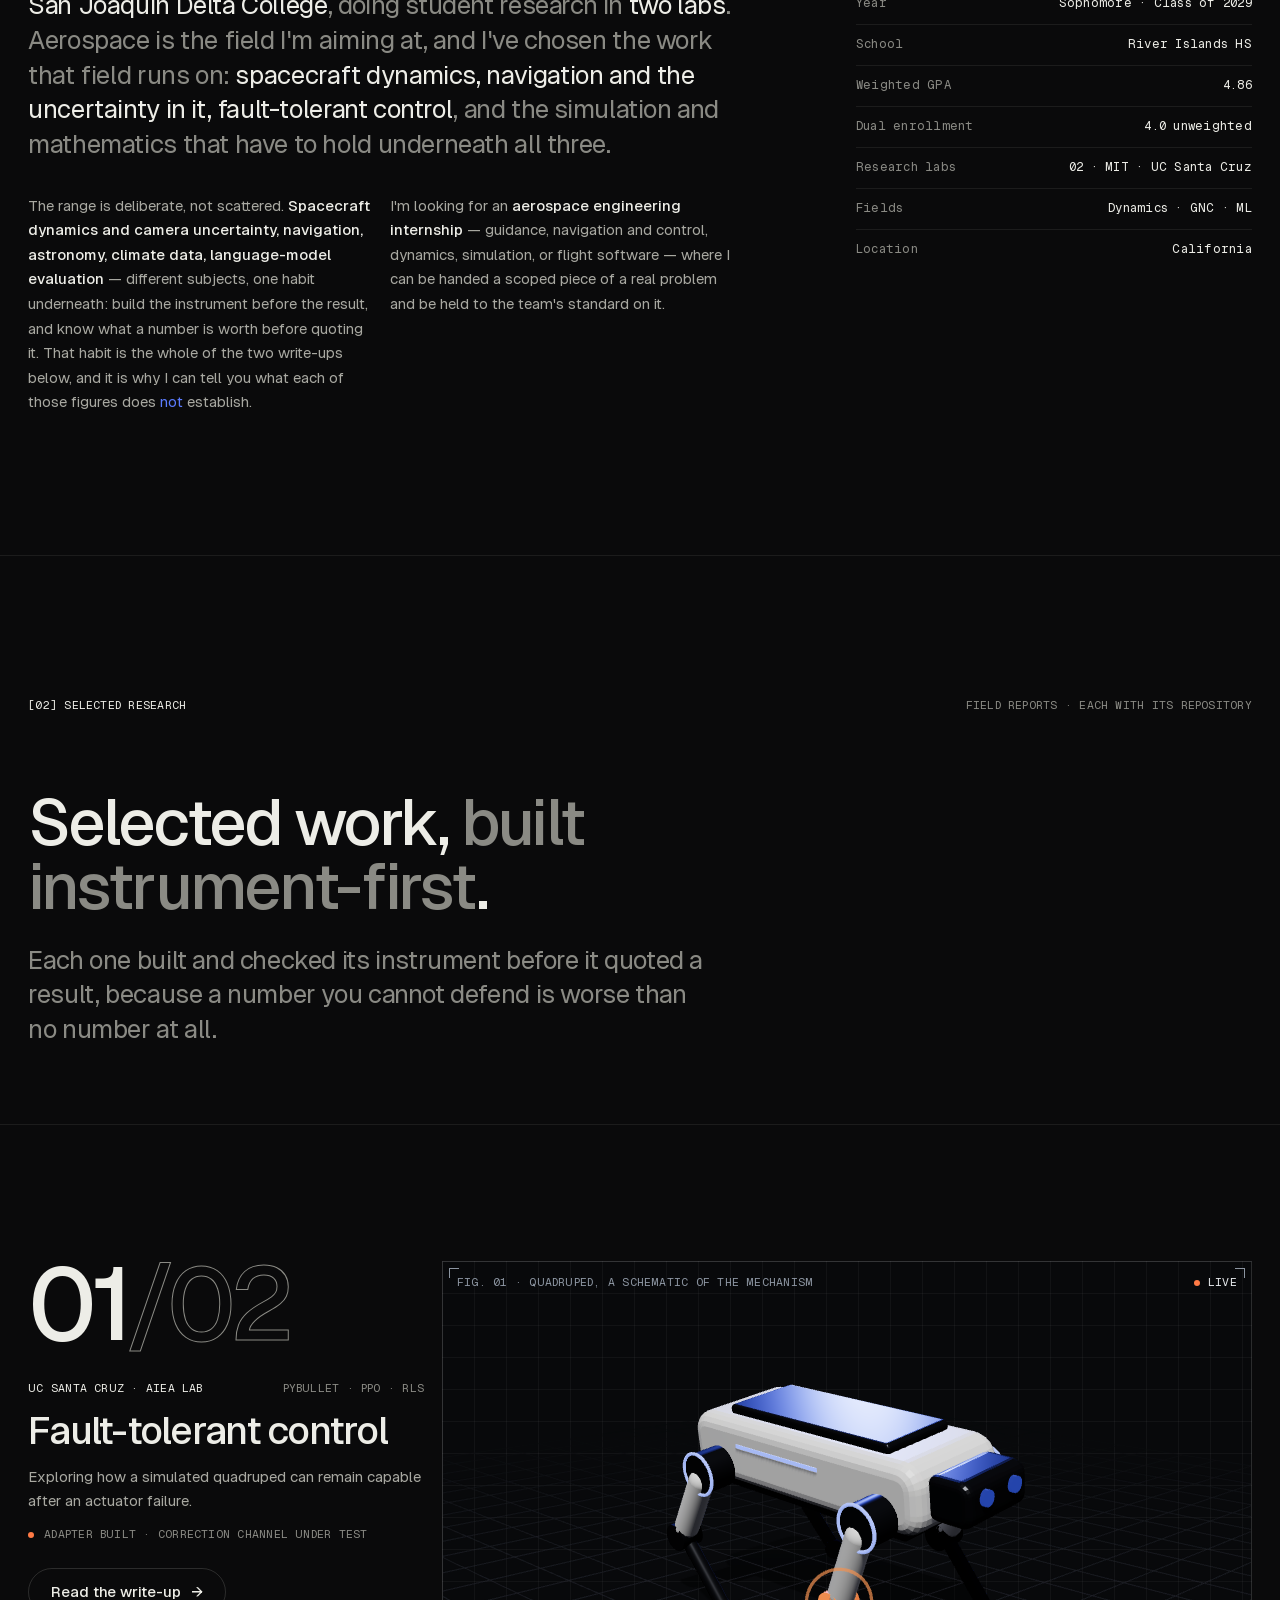
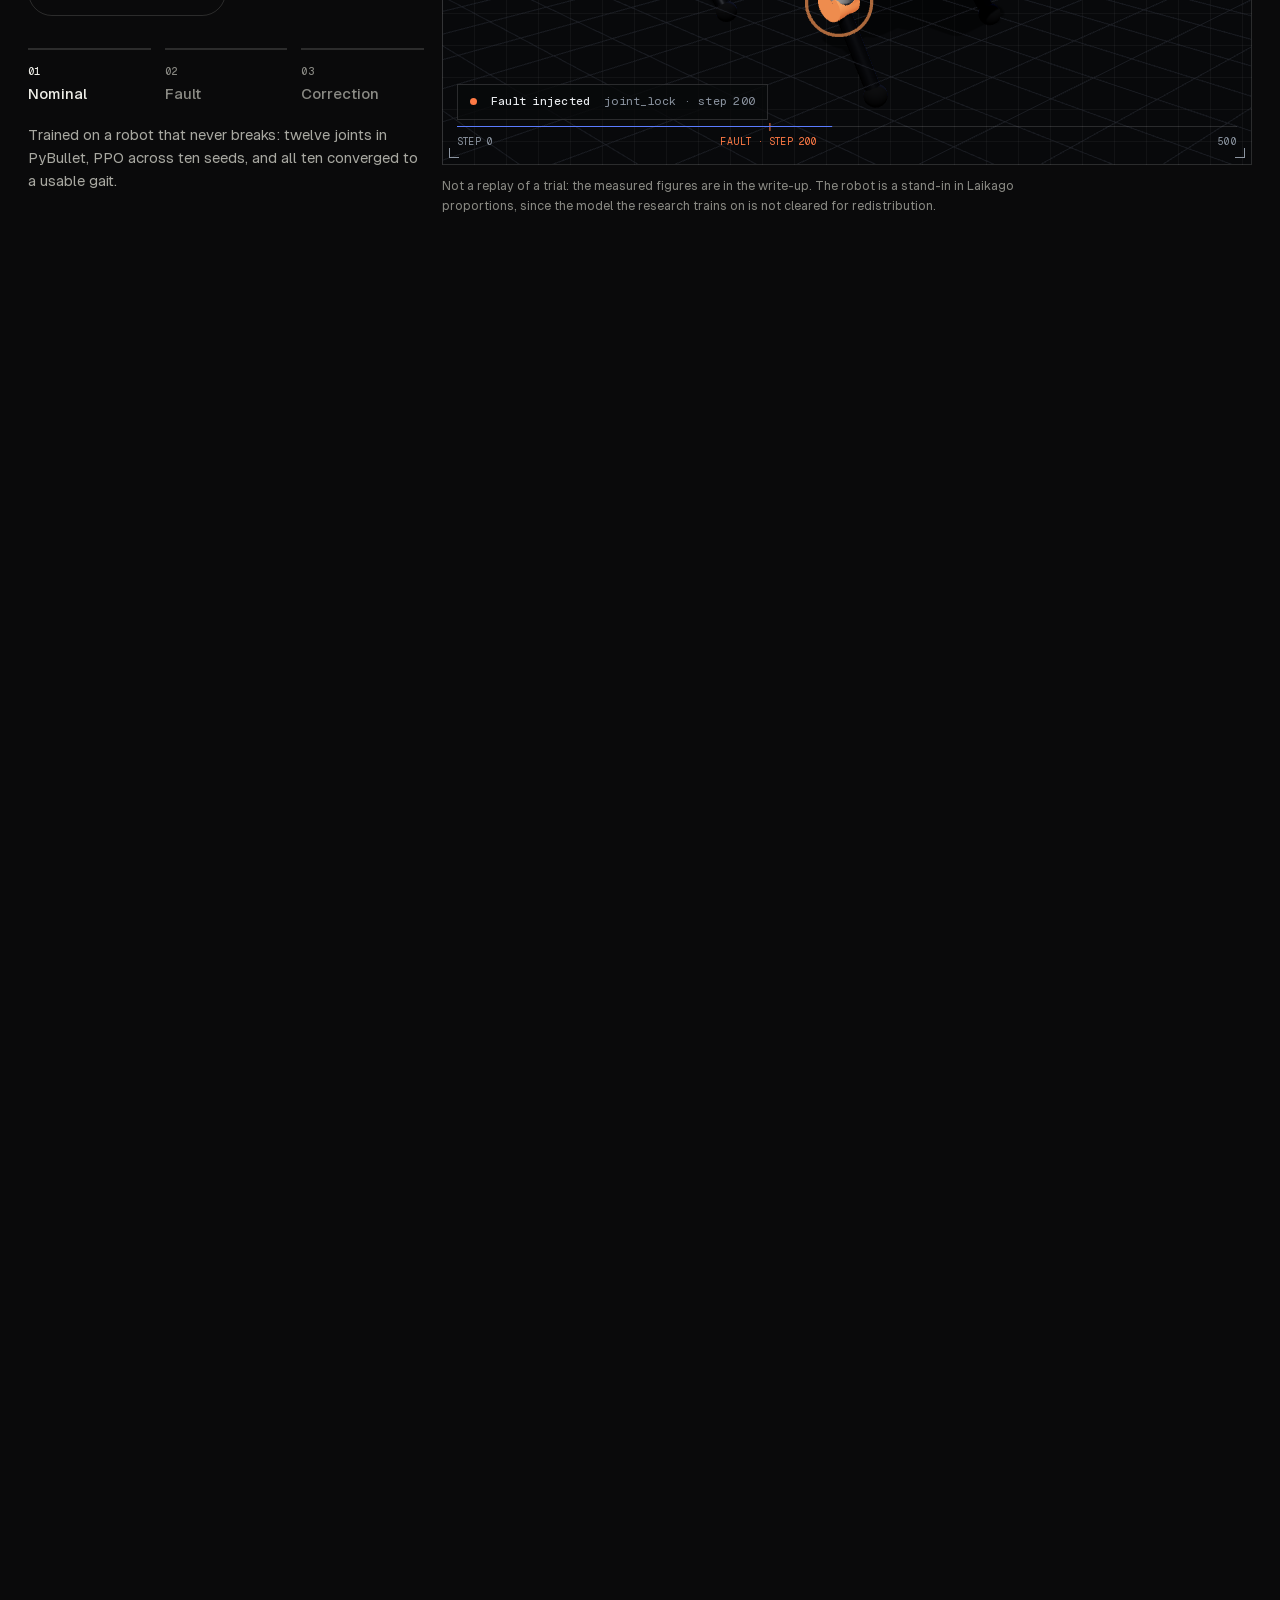
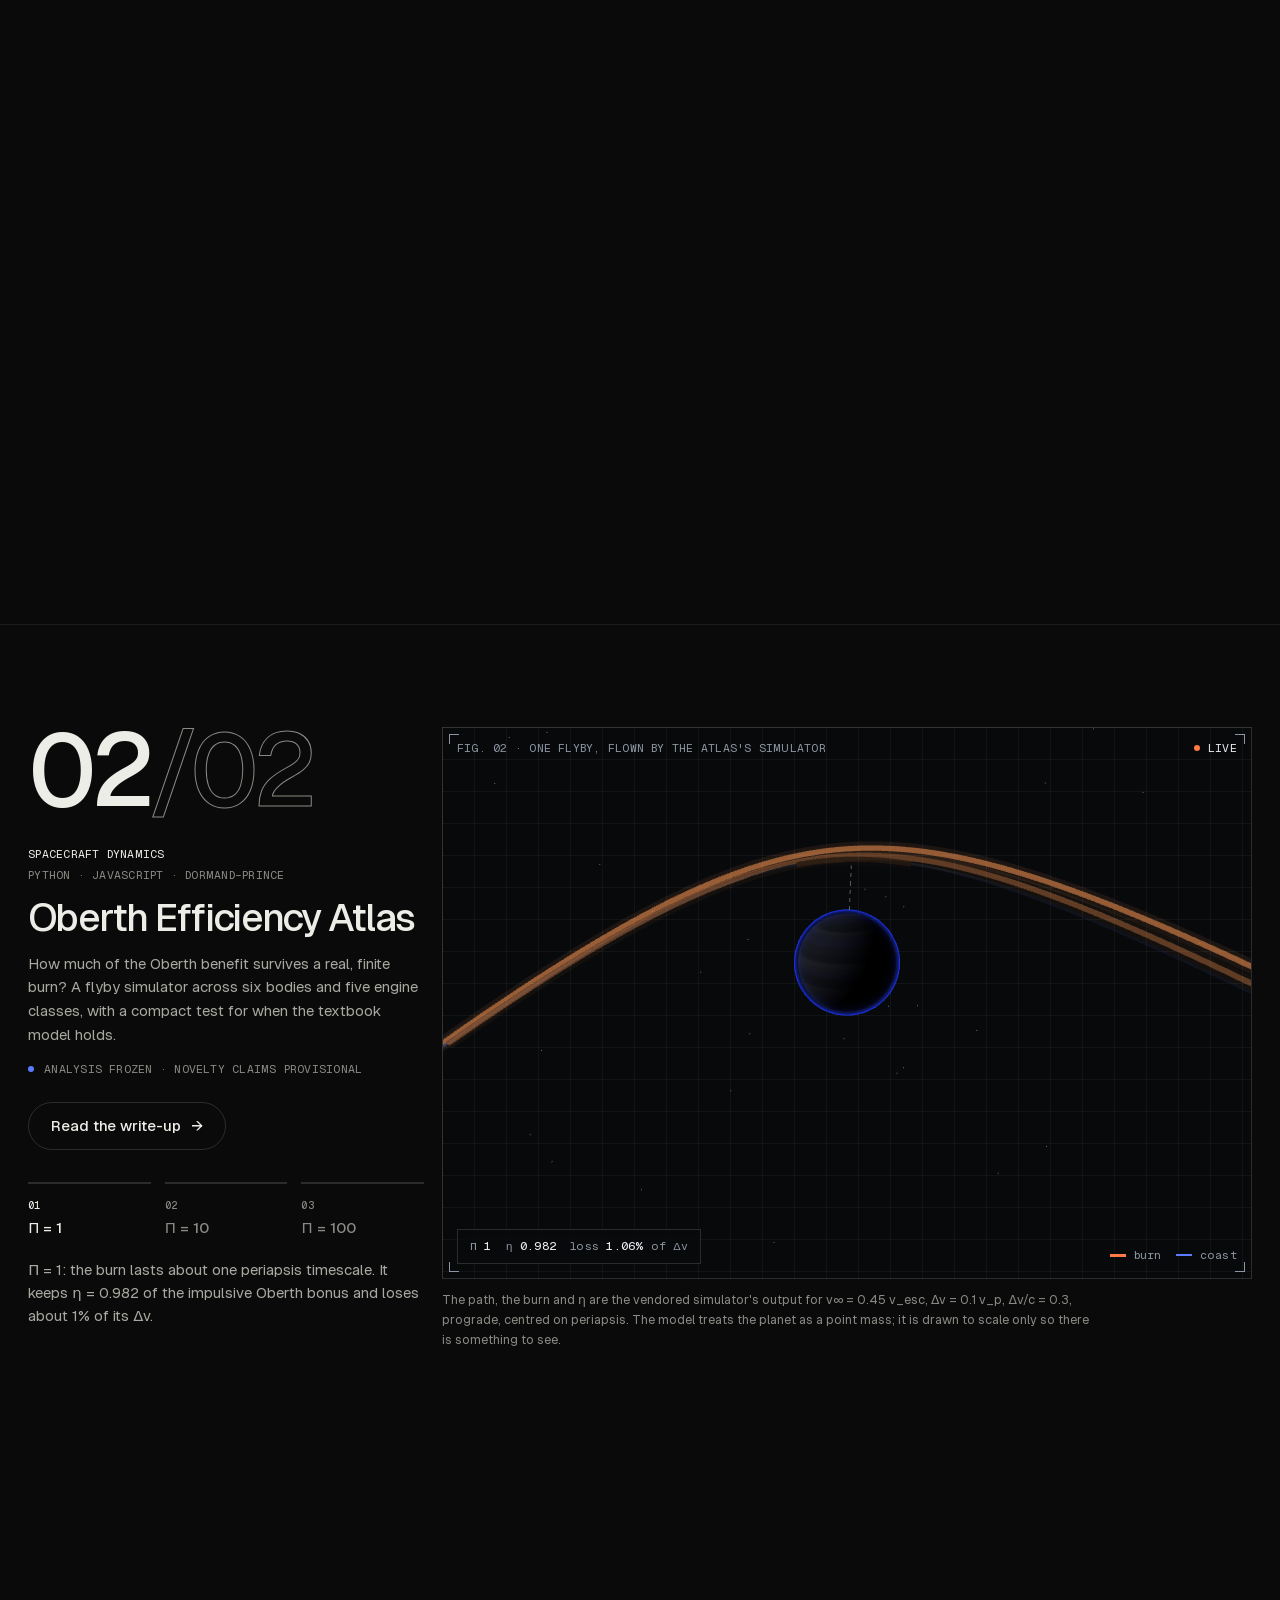
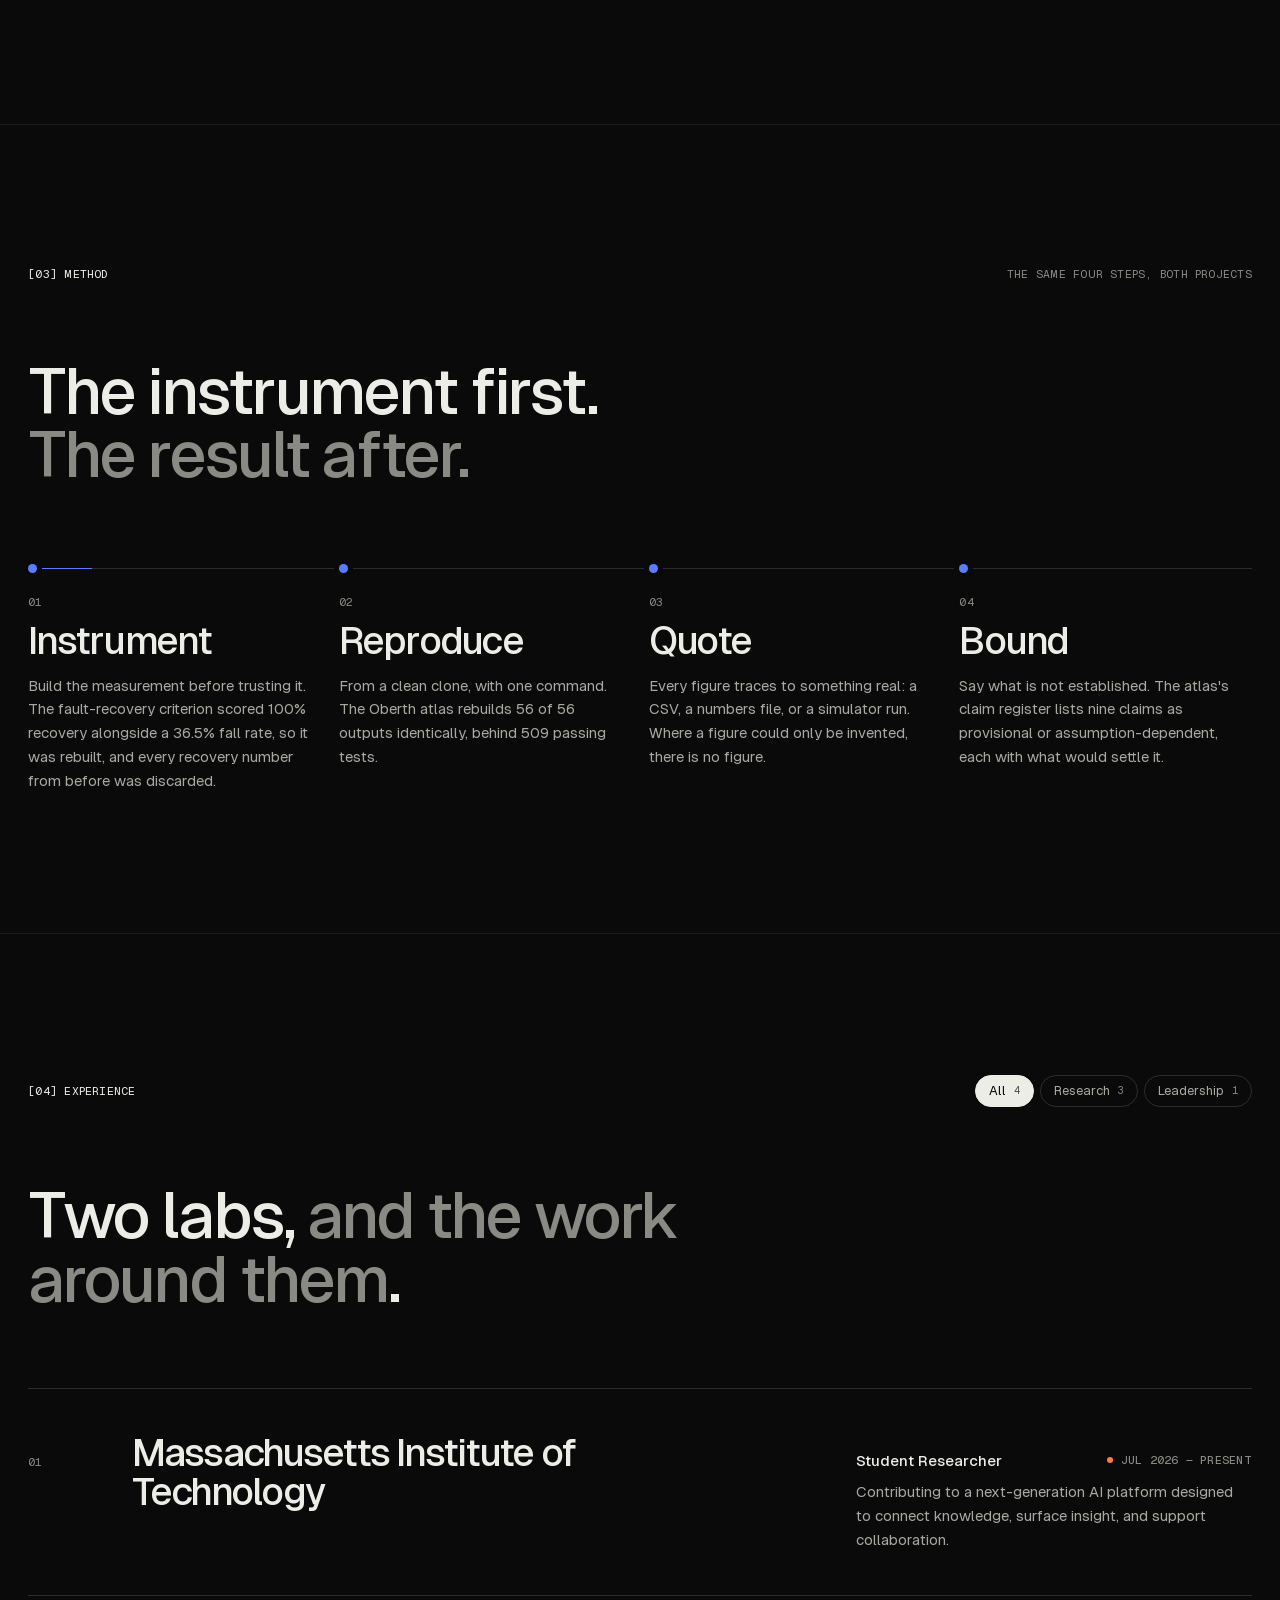
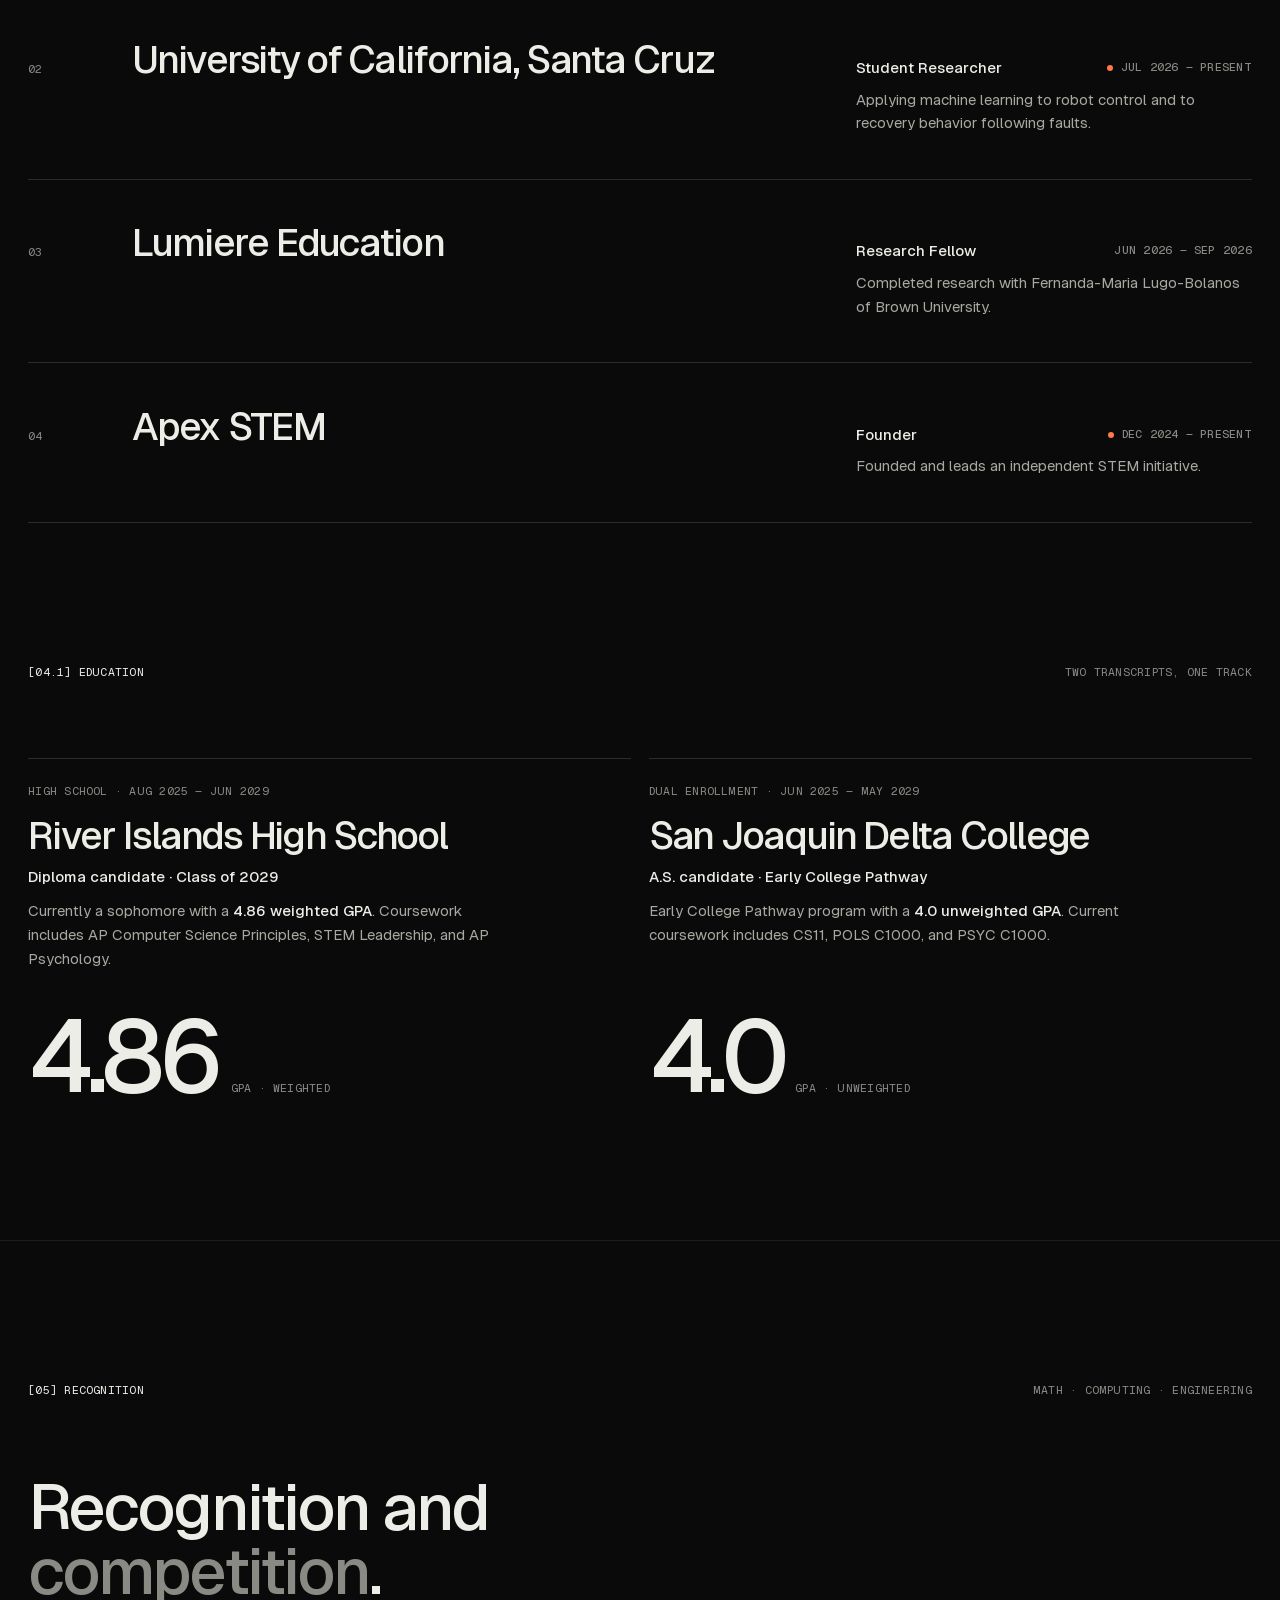
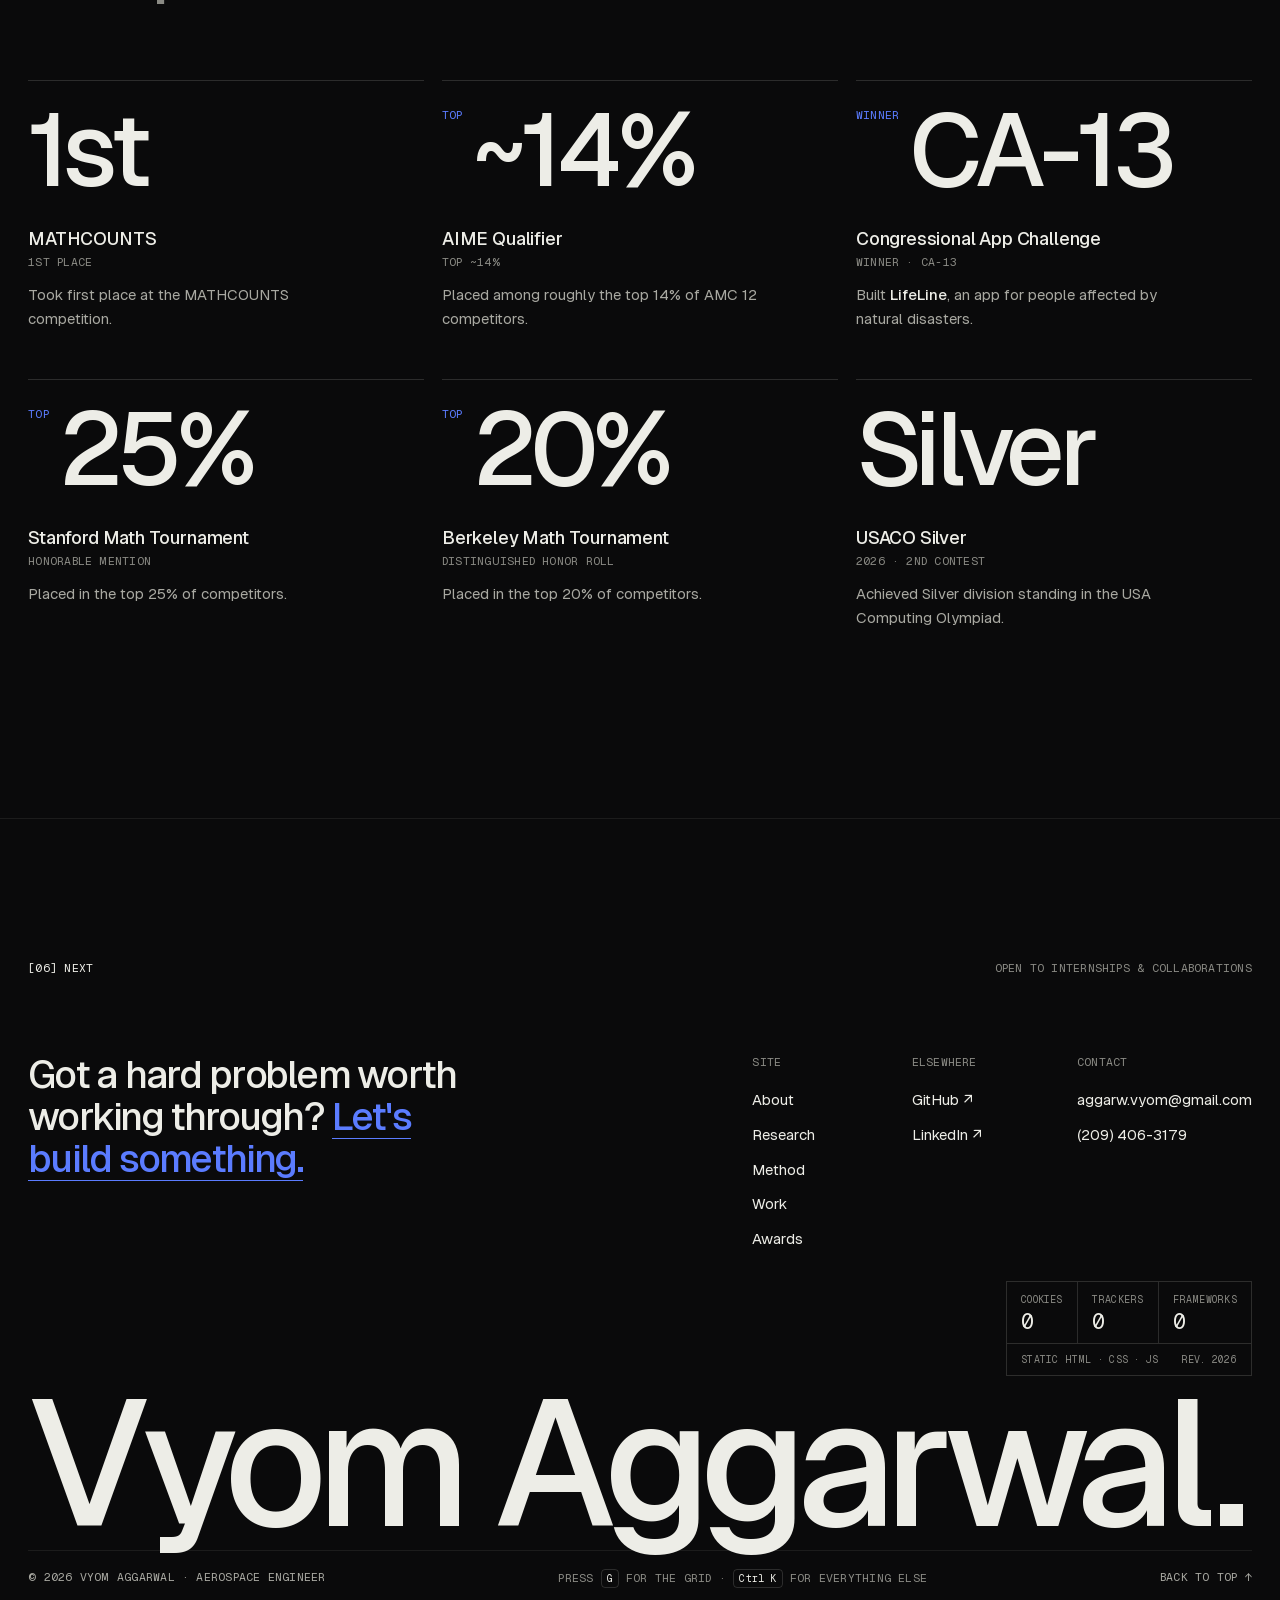
==== commit 79bd0af3: "Make the new mark show up as the favicon The icon files already held the flyby A, but their URLs nev" ====
--- a/index.html
+++ b/index.html
@@ -17,9 +17,9 @@
 <meta property="og:description" content="15-year-old student researcher across two labs. Spacecraft dynamics, navigation and uncertainty, and control that has to hold after something fails. High school sophomore, class of 2029.">
 <meta name="twitter:card" content="summary_large_image">
 
-<link rel="icon" href="assets/favicon.svg" type="image/svg+xml">
-<link rel="icon" href="assets/img/favicon-32.png" sizes="32x32" type="image/png">
-<link rel="apple-touch-icon" href="assets/img/apple-touch-icon.png">
+<link rel="icon" href="assets/favicon.svg?v=3d91b19d" type="image/svg+xml">
+<link rel="icon" href="assets/img/favicon-32.png?v=316f29f9" sizes="32x32" type="image/png">
+<link rel="apple-touch-icon" href="assets/img/apple-touch-icon.png?v=ab809fe1">
 
 <script>
   /* Before any paint: the JS flag the entrances are gated on, and the
@@ -37,11 +37,11 @@
 
 <link rel="preload" href="assets/fonts/Geist-var.woff2" as="font" type="font/woff2" crossorigin>
 <link rel="preload" href="assets/fonts/GeistMono-var.woff2" as="font" type="font/woff2" crossorigin>
-<link rel="stylesheet" href="assets/css/tokens.css?v=39b3c8e2">
-<link rel="stylesheet" href="assets/css/base.css?v=39b3c8e2">
-<link rel="stylesheet" href="assets/css/hero.css?v=39b3c8e2">
-<link rel="stylesheet" href="assets/css/sections.css?v=39b3c8e2">
-<link rel="stylesheet" href="assets/css/projects.css?v=39b3c8e2">
+<link rel="stylesheet" href="assets/css/tokens.css?v=10796e80">
+<link rel="stylesheet" href="assets/css/base.css?v=10796e80">
+<link rel="stylesheet" href="assets/css/hero.css?v=10796e80">
+<link rel="stylesheet" href="assets/css/sections.css?v=10796e80">
+<link rel="stylesheet" href="assets/css/projects.css?v=10796e80">
 
 <noscript><style>
   /* The project write-ups exist only inside these dialogs, so without
@@ -1018,8 +1018,8 @@
 }
 </script>
 
-<script type="module" src="assets/js/hero.js?v=39b3c8e2"></script>
-<script type="module" src="assets/js/projects.js?v=39b3c8e2"></script>
-<script type="module" src="assets/js/sections.js?v=39b3c8e2"></script>
+<script type="module" src="assets/js/hero.js?v=10796e80"></script>
+<script type="module" src="assets/js/projects.js?v=10796e80"></script>
+<script type="module" src="assets/js/sections.js?v=10796e80"></script>
 </body>
 </html>
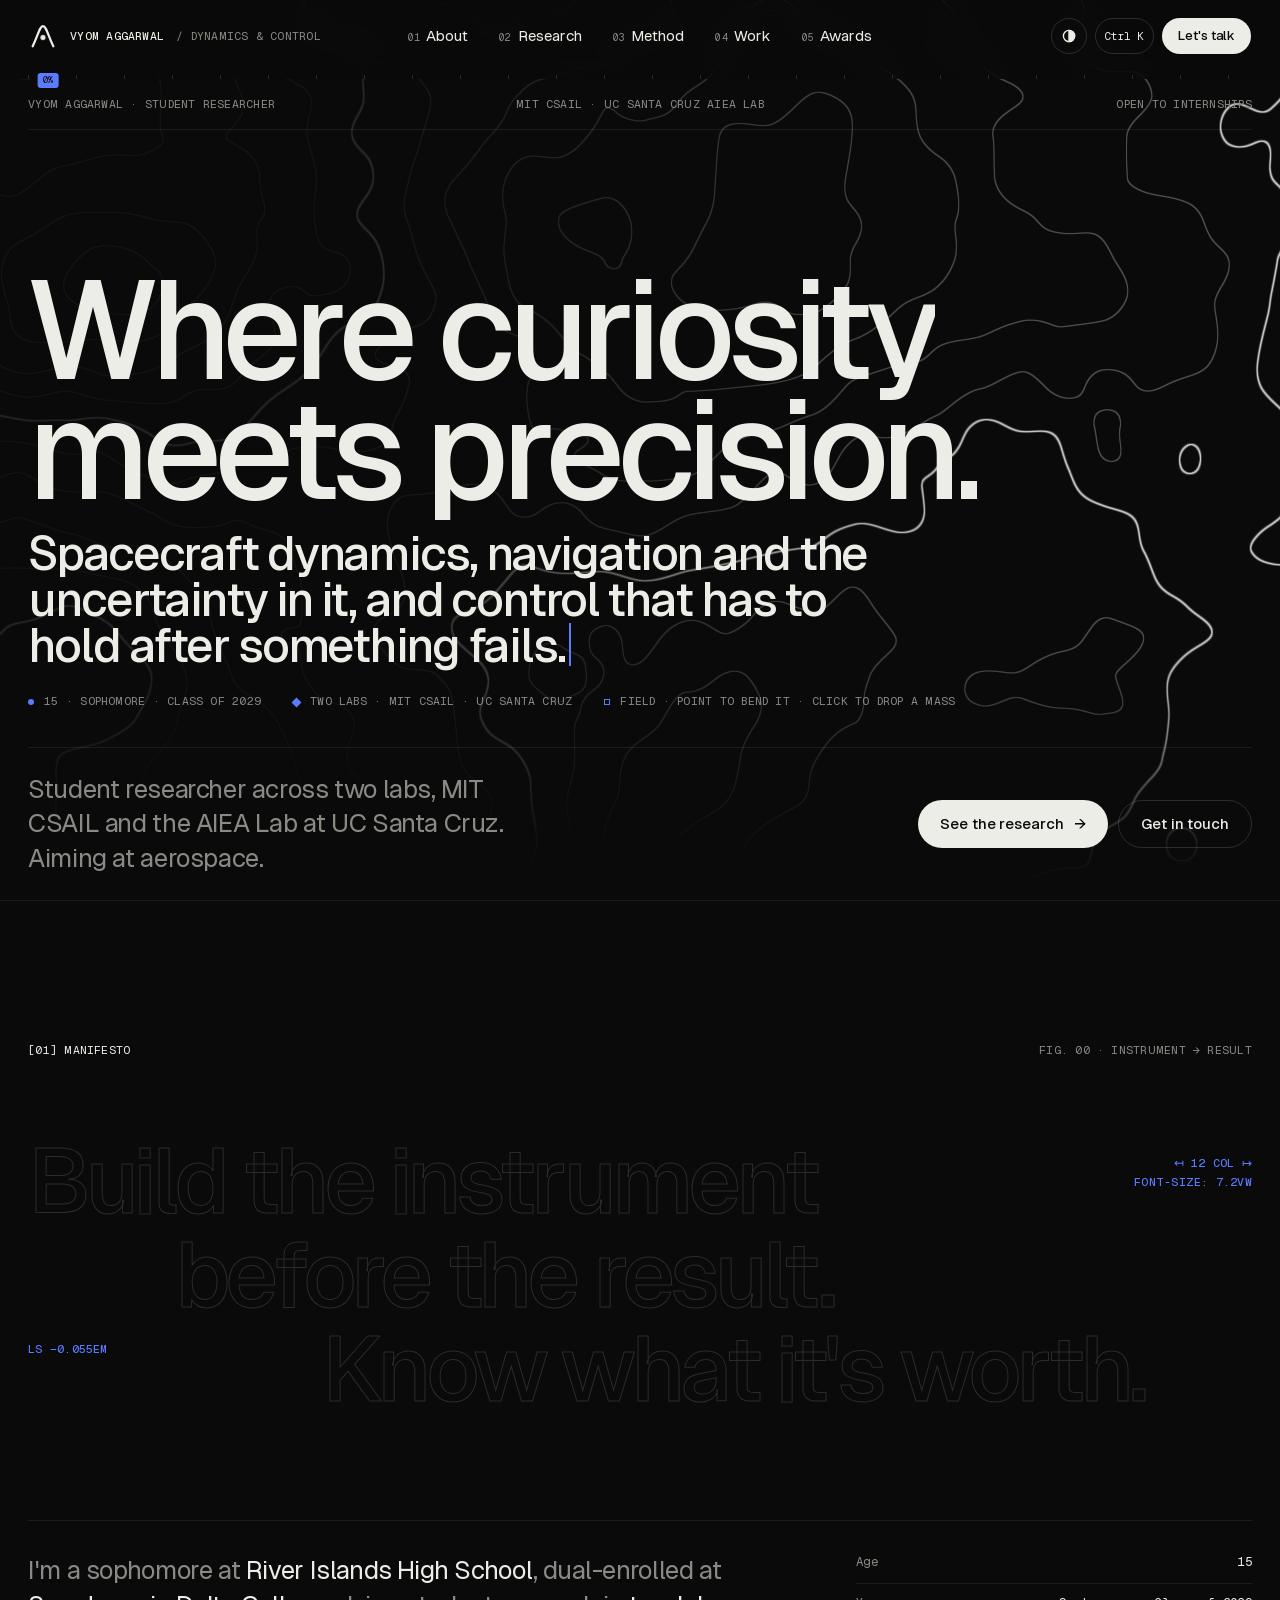
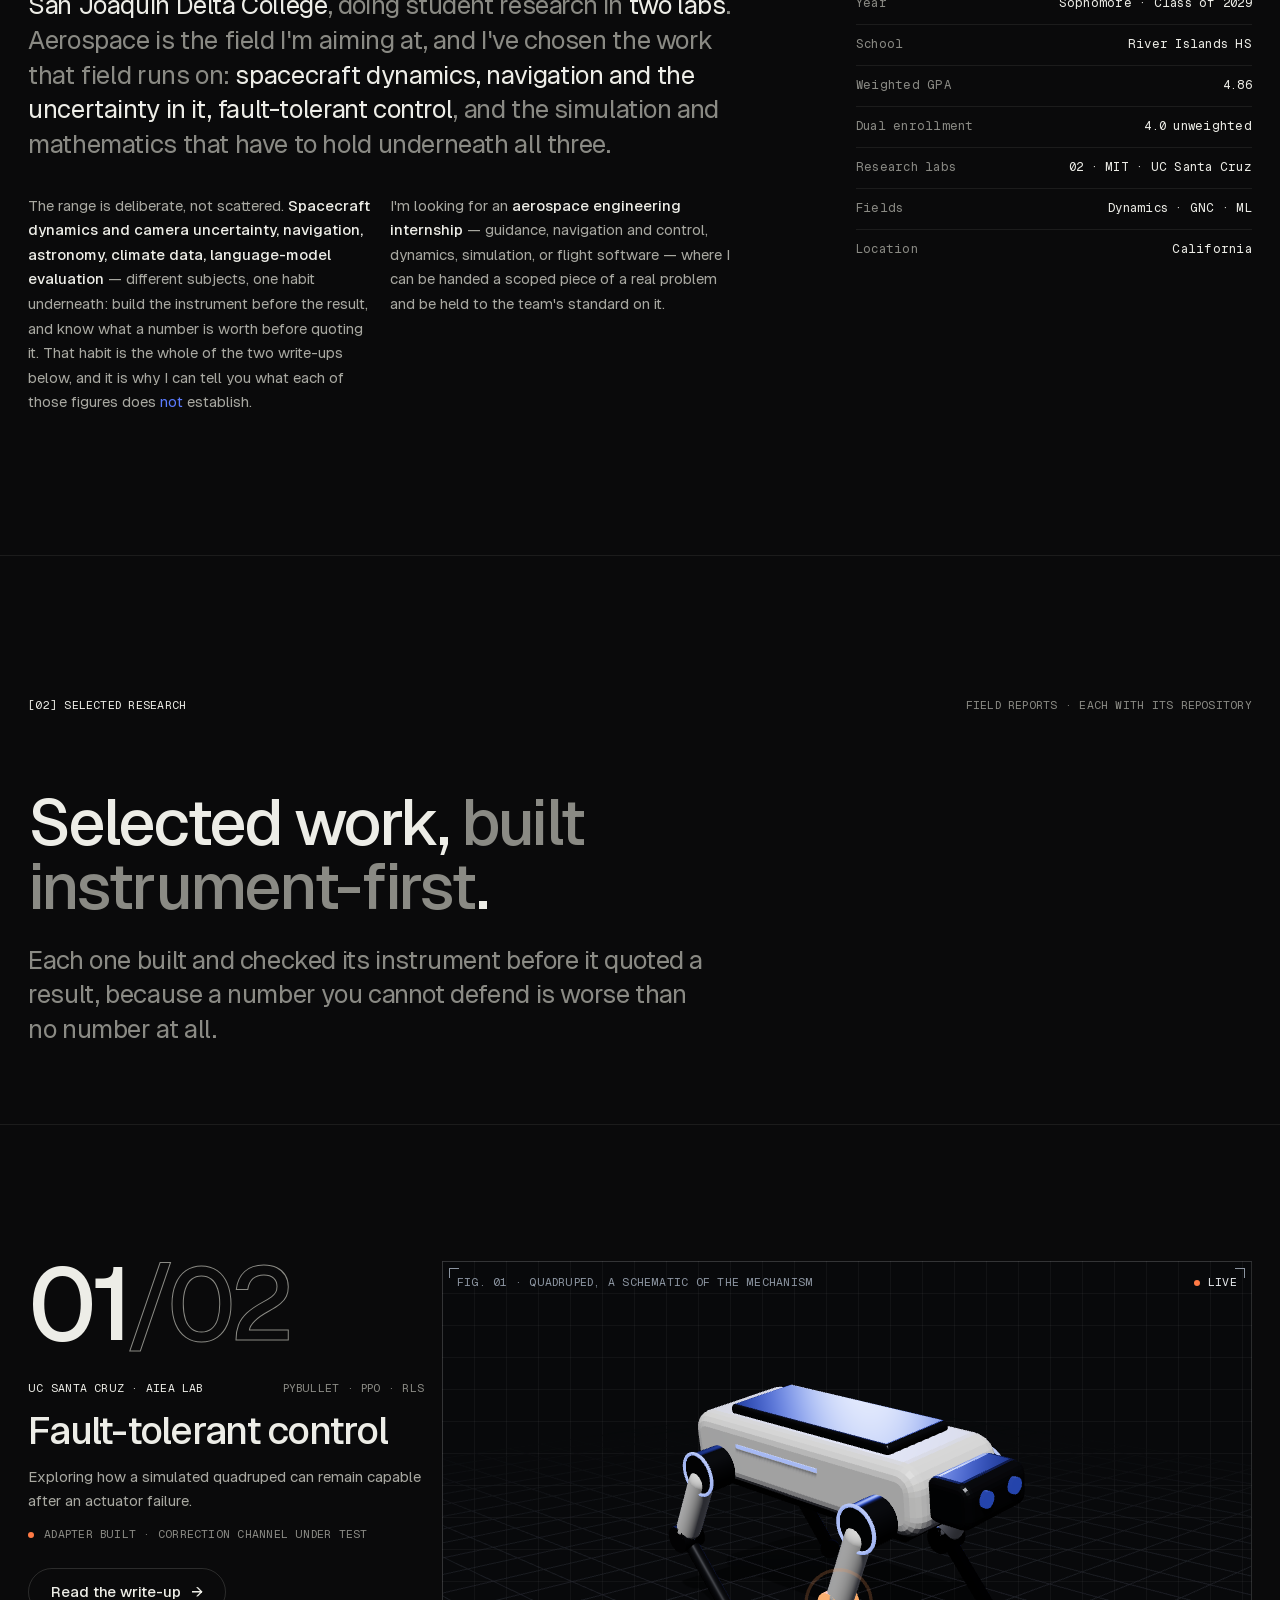
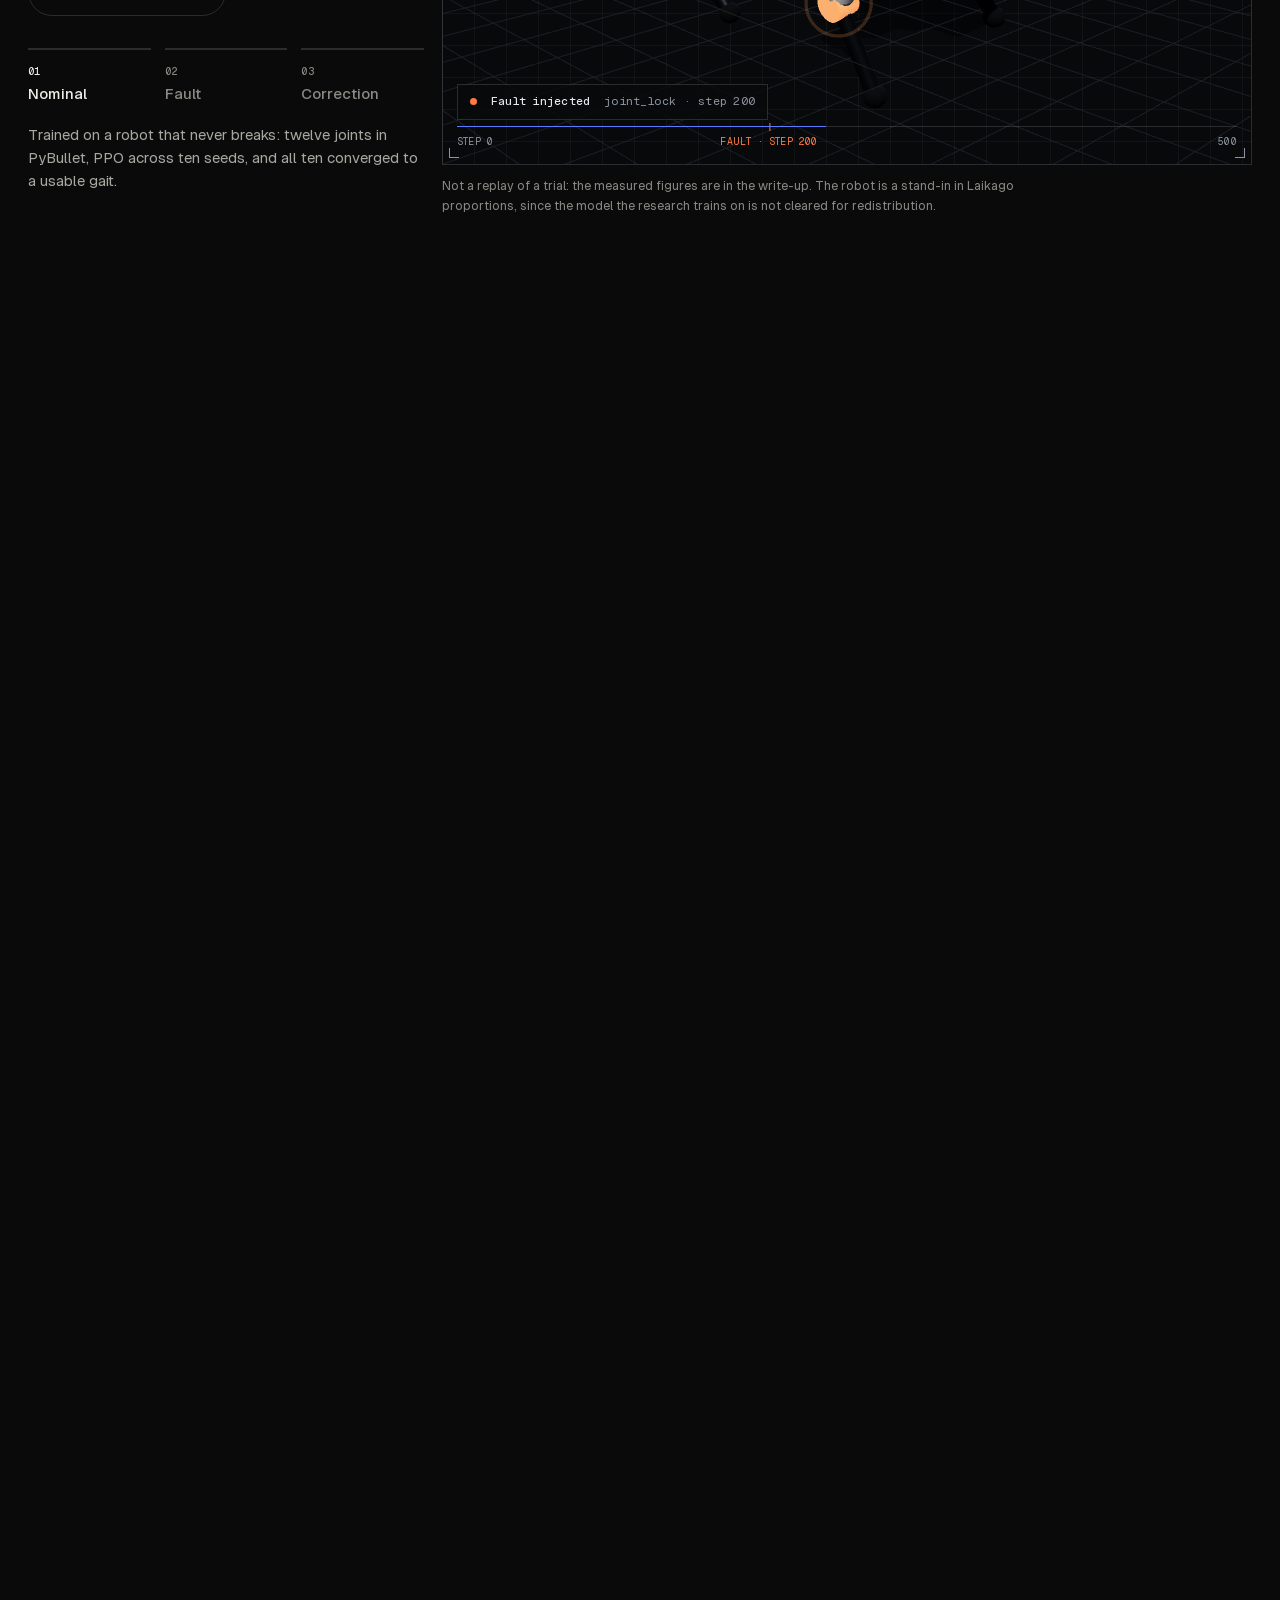
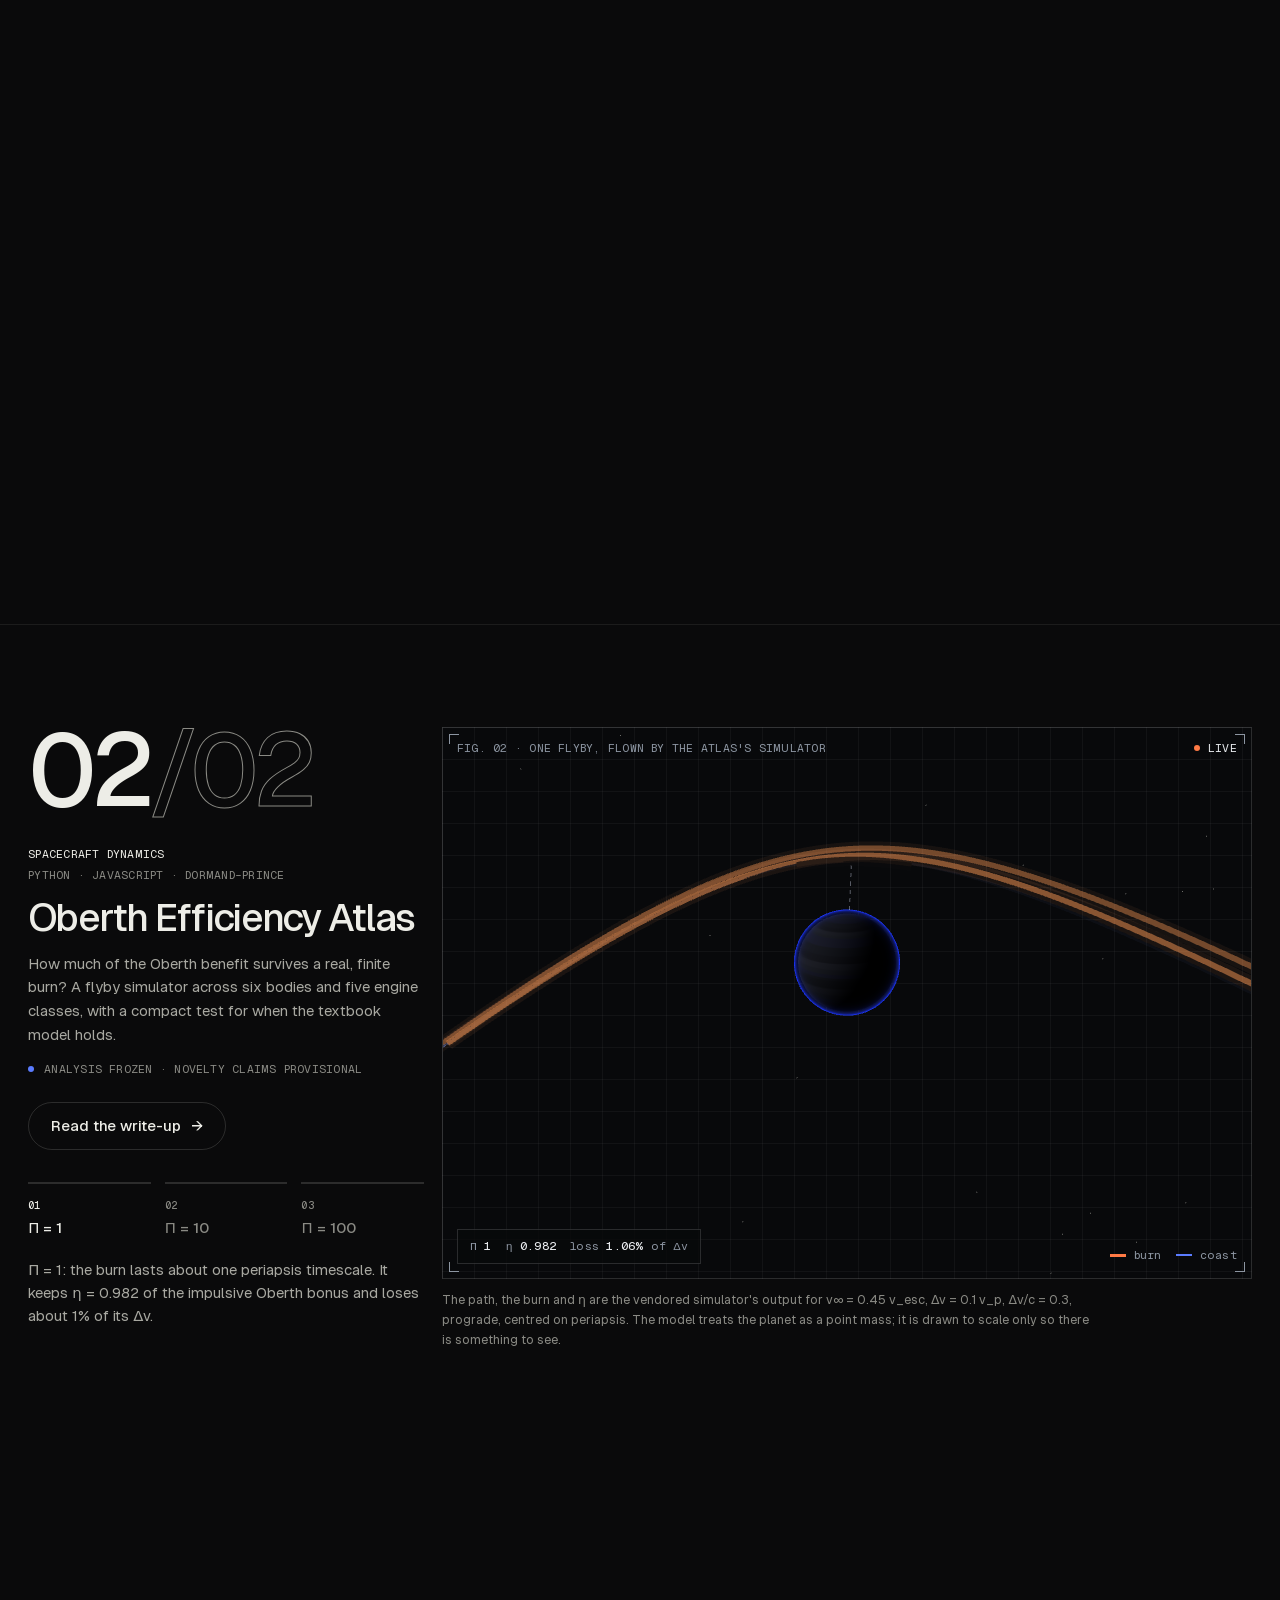
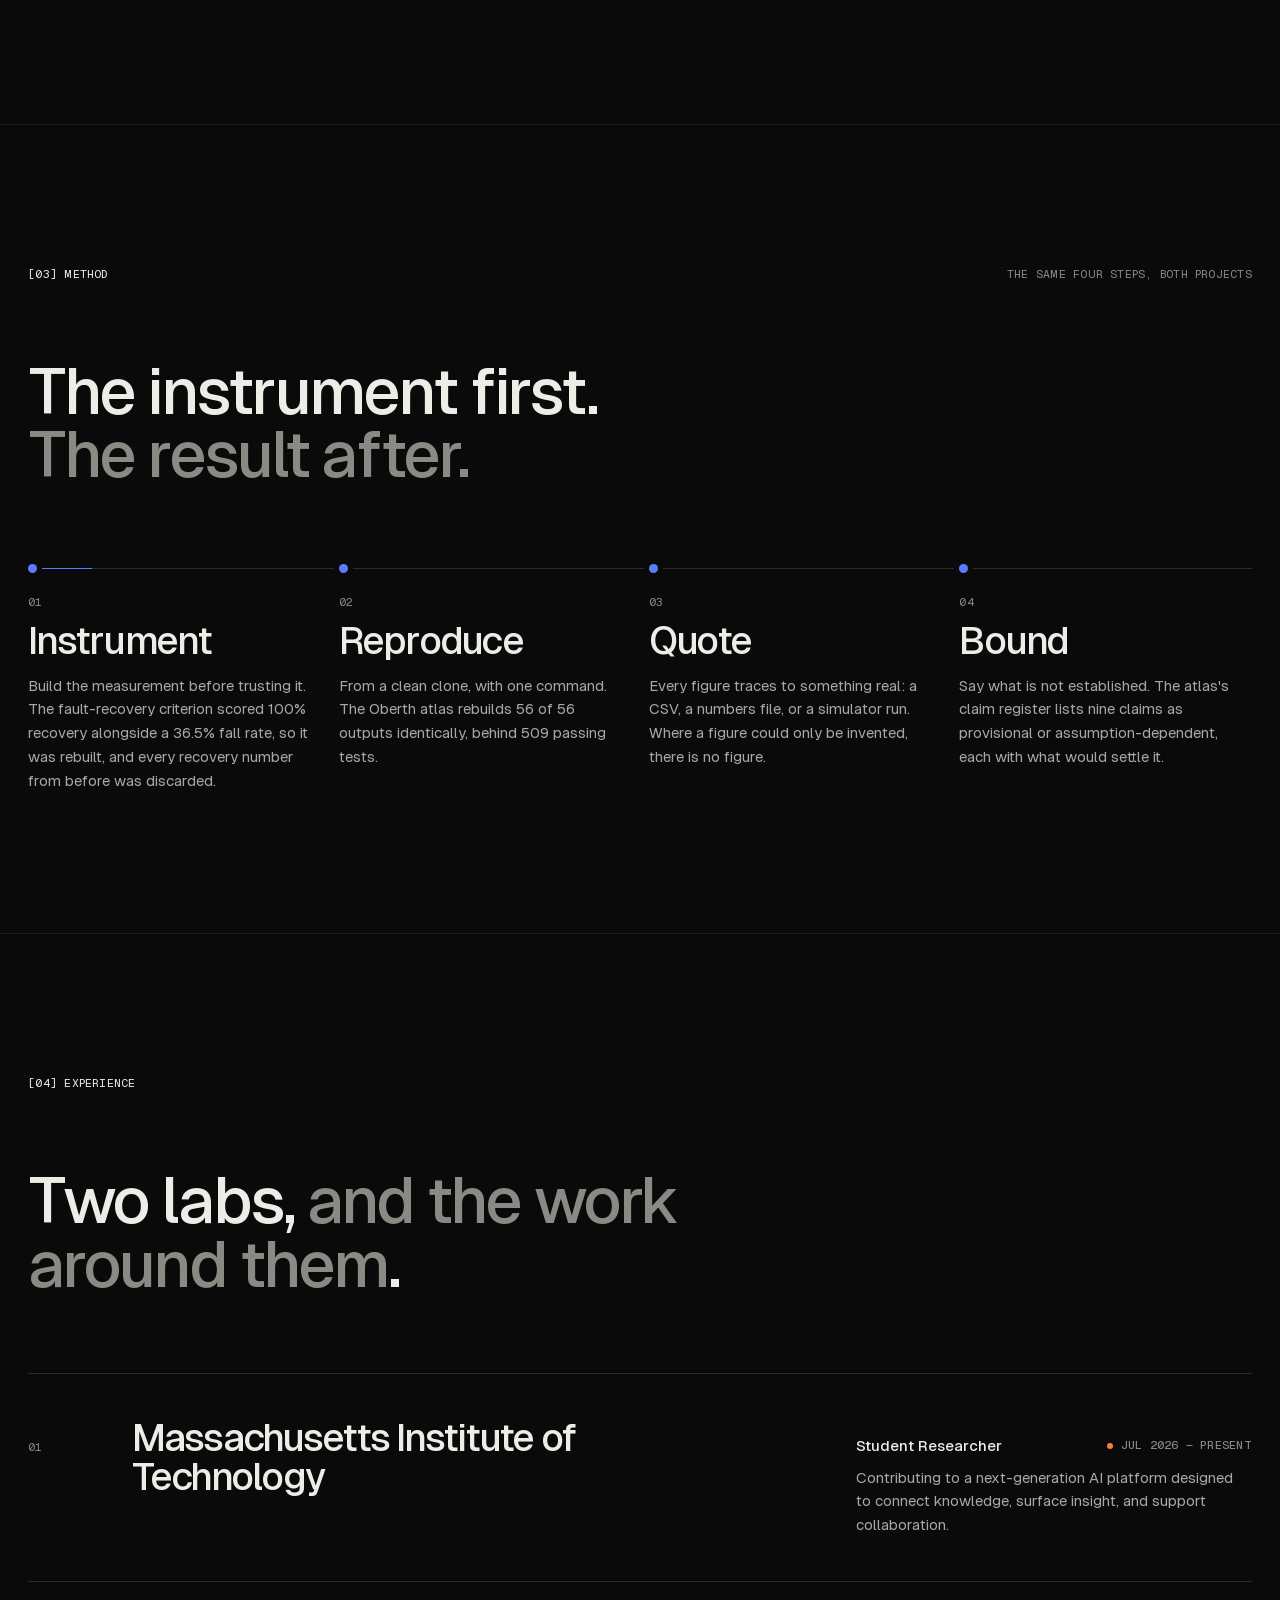
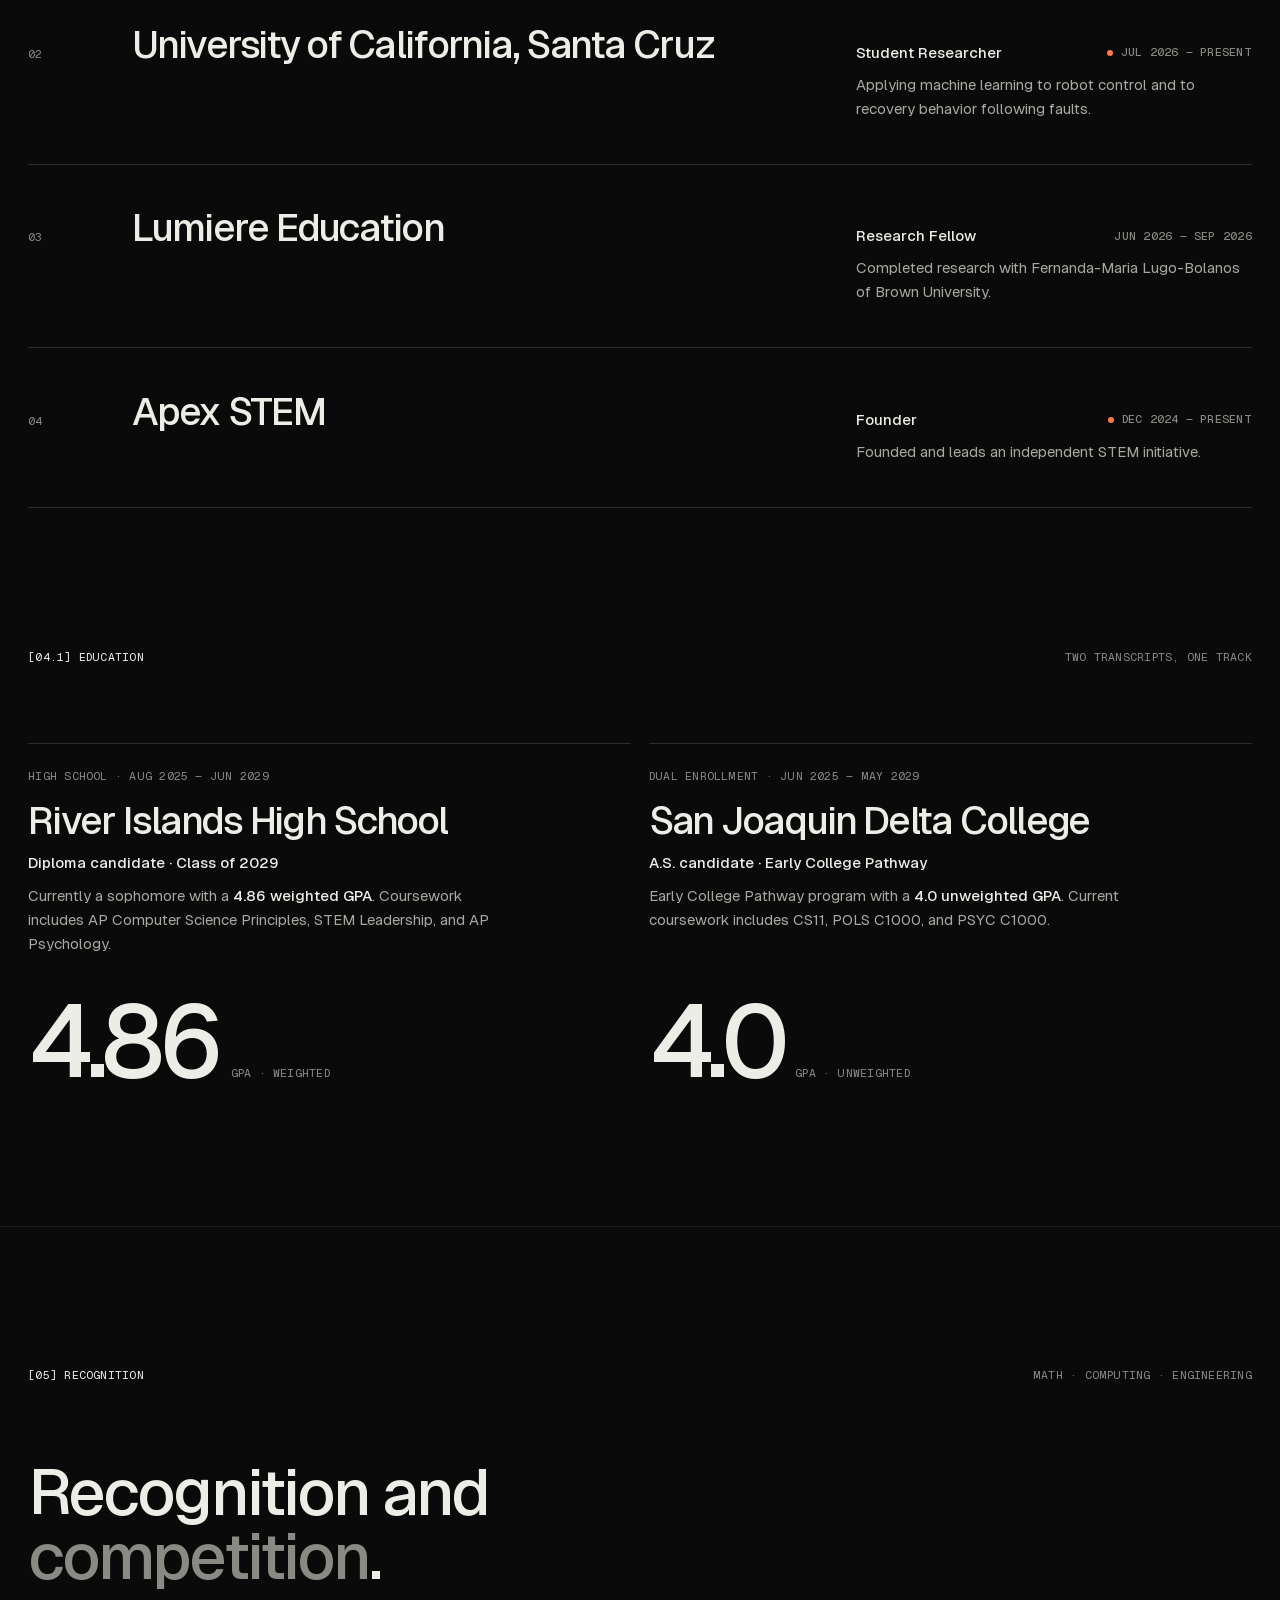
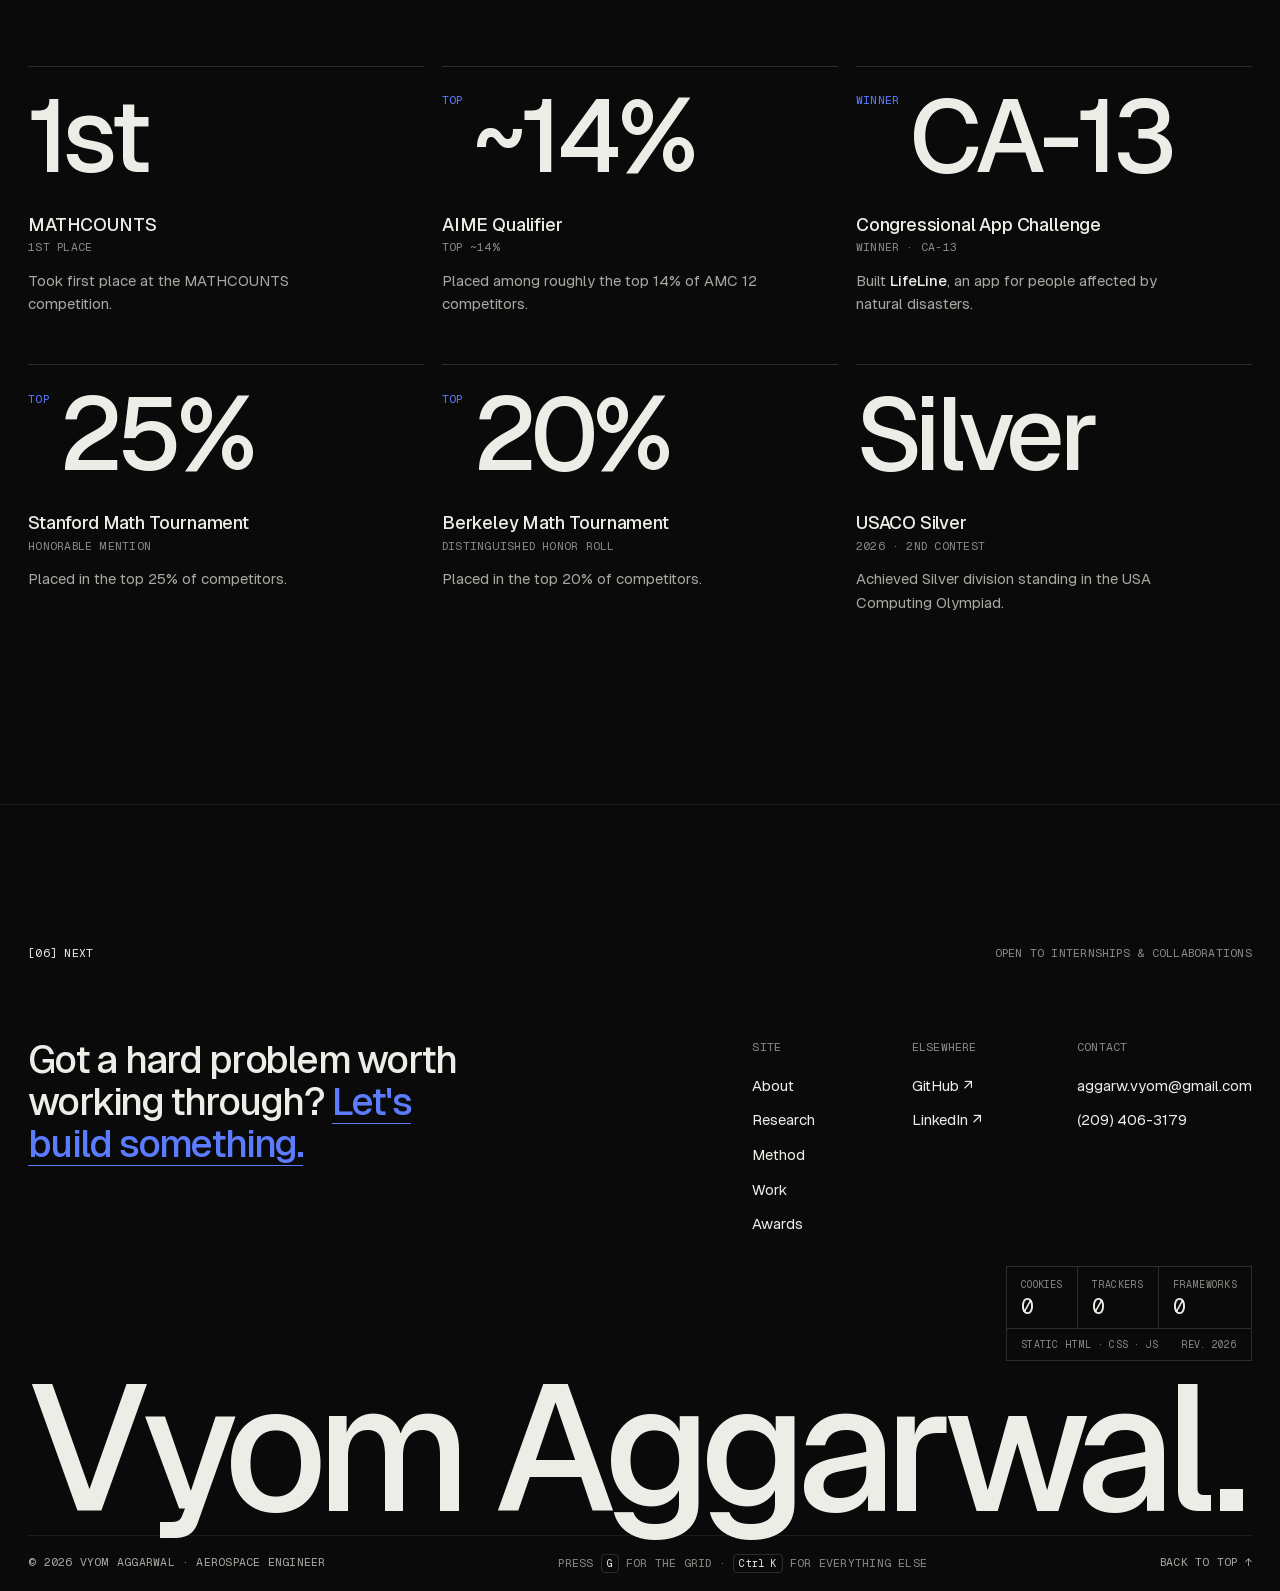
==== commit 59e52d2f: "Remove the experience filters" ====
--- a/index.html
+++ b/index.html
@@ -802,11 +802,6 @@
   <div class="wrap">
     <header class="sec__head">
       <p class="mono"><i>[04]</i> Experience</p>
-      <div class="filters" role="group" aria-label="Filter experience">
-        <button class="filter" type="button" data-filter="all" aria-pressed="true">All <em>4</em></button>
-        <button class="filter" type="button" data-filter="research" aria-pressed="false">Research <em>3</em></button>
-        <button class="filter" type="button" data-filter="leadership" aria-pressed="false">Leadership <em>1</em></button>
-      </div>
     </header>
 
     <div class="sec__intro">
@@ -814,7 +809,7 @@
     </div>
 
     <ol class="roles" id="roles">
-      <li class="role" data-tags="research">
+      <li class="role">
         <span class="role__no mono">01</span>
         <h3 class="role__org">Massachusetts Institute of Technology</h3>
         <div class="role__info">
@@ -822,7 +817,7 @@
           <p class="role__desc">Contributing to a next-generation AI platform designed to connect knowledge, surface insight, and support collaboration.</p>
         </div>
       </li>
-      <li class="role" data-tags="research">
+      <li class="role">
         <span class="role__no mono">02</span>
         <h3 class="role__org">University of California, Santa Cruz</h3>
         <div class="role__info">
@@ -830,7 +825,7 @@
           <p class="role__desc">Applying machine learning to robot control and to recovery behavior following faults.</p>
         </div>
       </li>
-      <li class="role" data-tags="research">
+      <li class="role">
         <span class="role__no mono">03</span>
         <h3 class="role__org">Lumiere Education</h3>
         <div class="role__info">
@@ -838,7 +833,7 @@
           <p class="role__desc">Completed research with Fernanda-Maria Lugo-Bolanos of Brown University.</p>
         </div>
       </li>
-      <li class="role" data-tags="leadership">
+      <li class="role">
         <span class="role__no mono">04</span>
         <h3 class="role__org">Apex STEM</h3>
         <div class="role__info">
@@ -847,7 +842,6 @@
         </div>
       </li>
     </ol>
-    <p class="roles__empty" id="rolesEmpty" hidden>No entries match this filter.</p>
   </div>
 </section>
 
--- a/assets/css/sections.css
+++ b/assets/css/sections.css
@@ -239,19 +239,6 @@
 }
 
 /* ═══ 04 · experience ════════════════════════════════════ */
-.filters { display: flex; flex-wrap: wrap; gap: 6px; }
-.filter {
-  display: inline-flex; align-items: center; gap: 8px;
-  min-height: 32px; padding: 0 13px;
-  border: 1px solid var(--hair-2); border-radius: var(--r-pill);
-  font-size: 0.8125rem; color: var(--ink-2);
-  transition: border-color var(--dur-fast) var(--ease), color var(--dur-fast) var(--ease), background-color var(--dur-fast) var(--ease);
-}
-.filter em { font-family: var(--font-mono); font-size: 0.625rem; color: var(--ink-3); }
-.filter:hover { border-color: var(--ink); color: var(--ink); }
-.filter[aria-pressed='true'] { background: var(--btn-bg); border-color: var(--btn-bg); color: var(--btn-ink); }
-.filter[aria-pressed='true'] em { color: inherit; opacity: 0.7; }
-
 .roles { border-top: 1px solid var(--hair-2); }
 .role {
   position: relative;
@@ -272,8 +259,6 @@
 .role__date { display: inline-flex; align-items: center; gap: 8px; color: var(--ink-3); white-space: nowrap; }
 .role__desc { margin-top: 8px; color: var(--ink-2); font-size: var(--fs-sm); line-height: 1.6; }
 @media (hover: hover) { .role:hover .role__org { transform: translateX(10px); } }
-.role.is-hidden { display: none; }
-.roles__empty { padding: var(--s-5) 0; color: var(--ink-3); }
 @media (max-width: 1000px) {
   .role__org, .role__info { grid-column: 2 / -1; }
 }
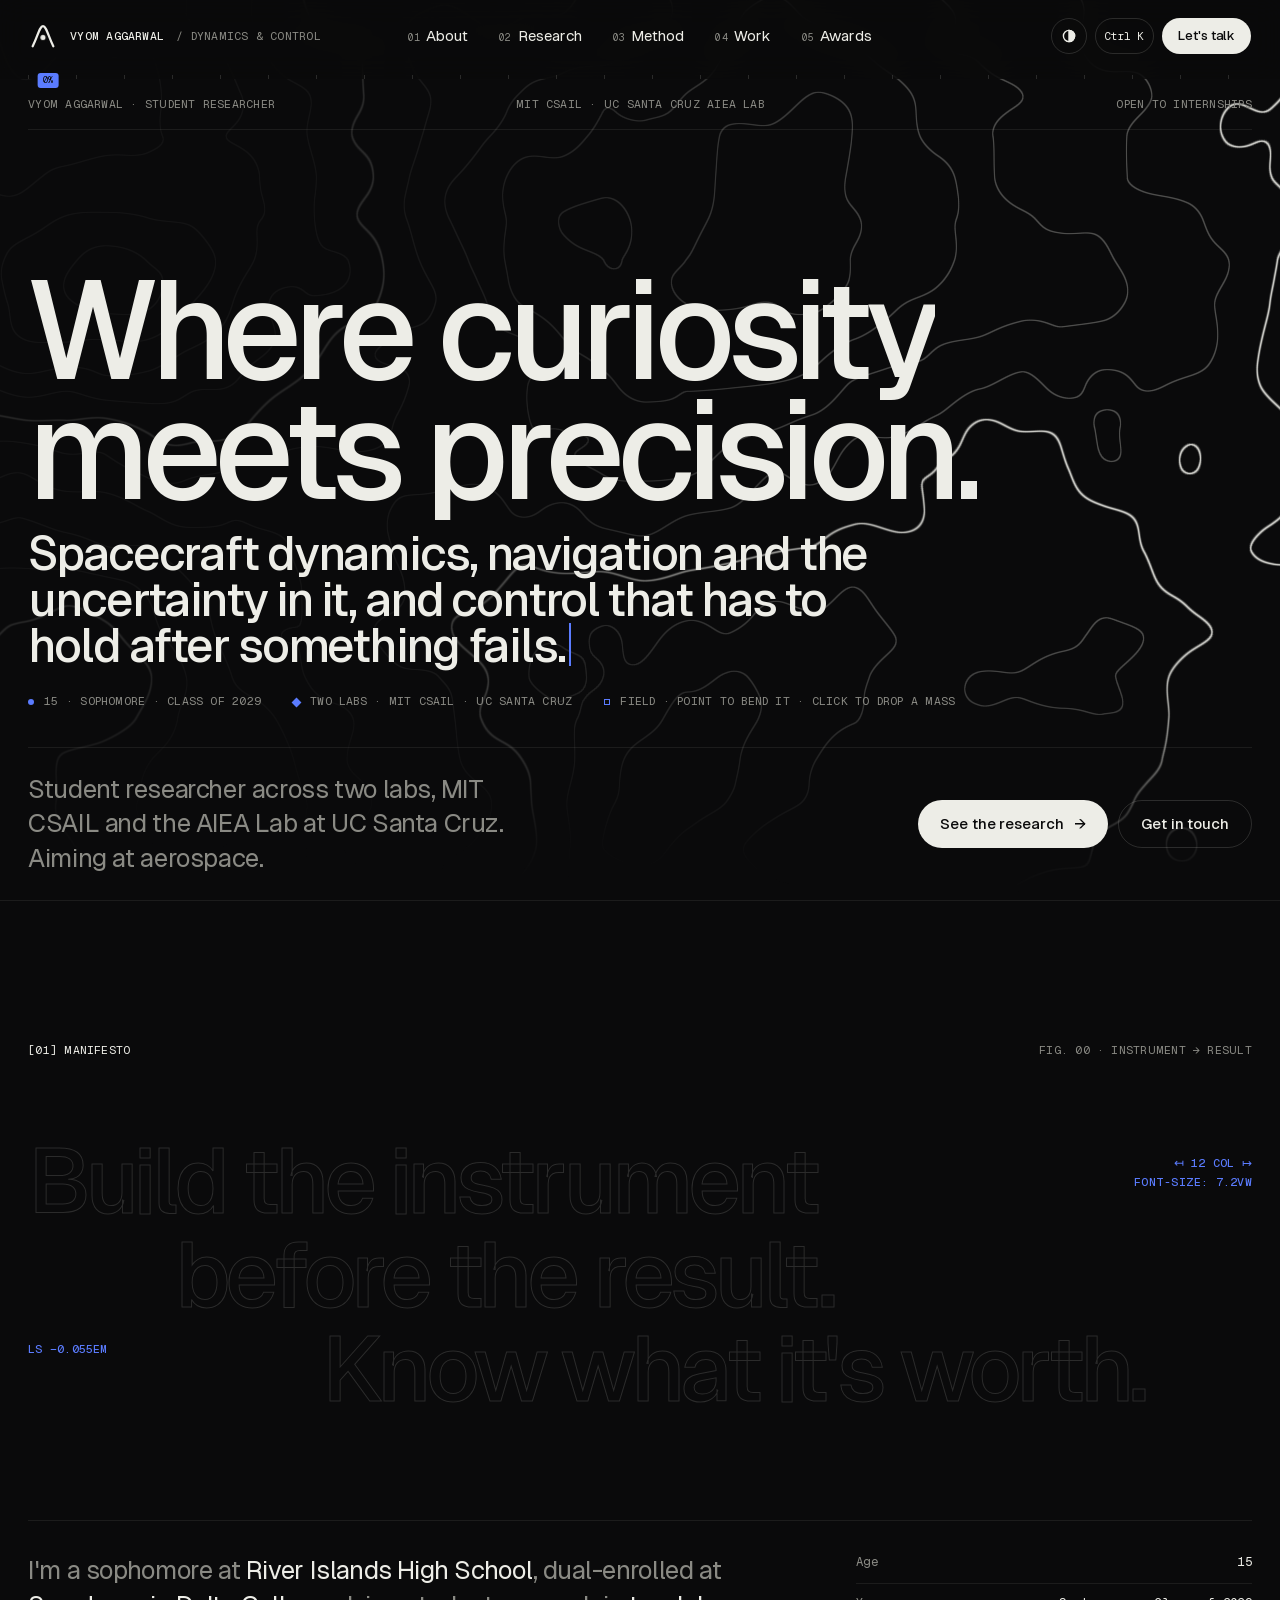
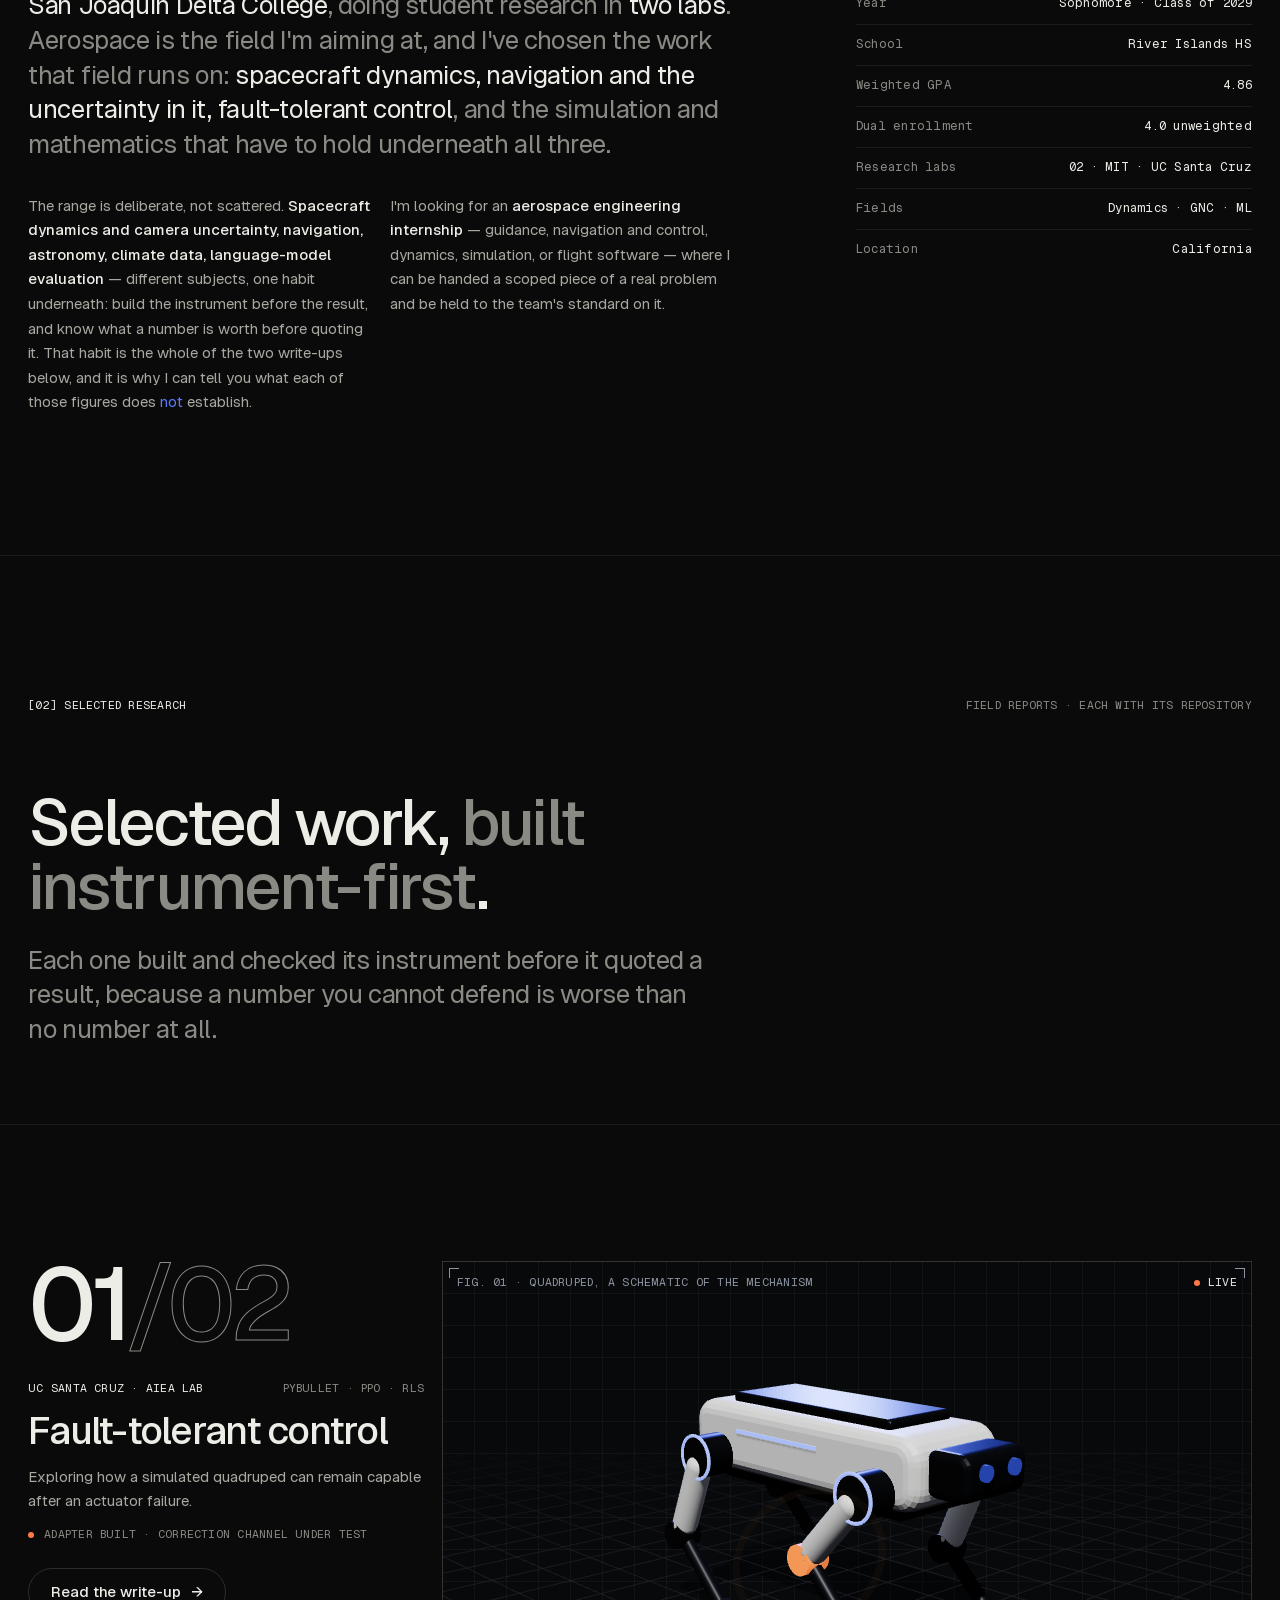
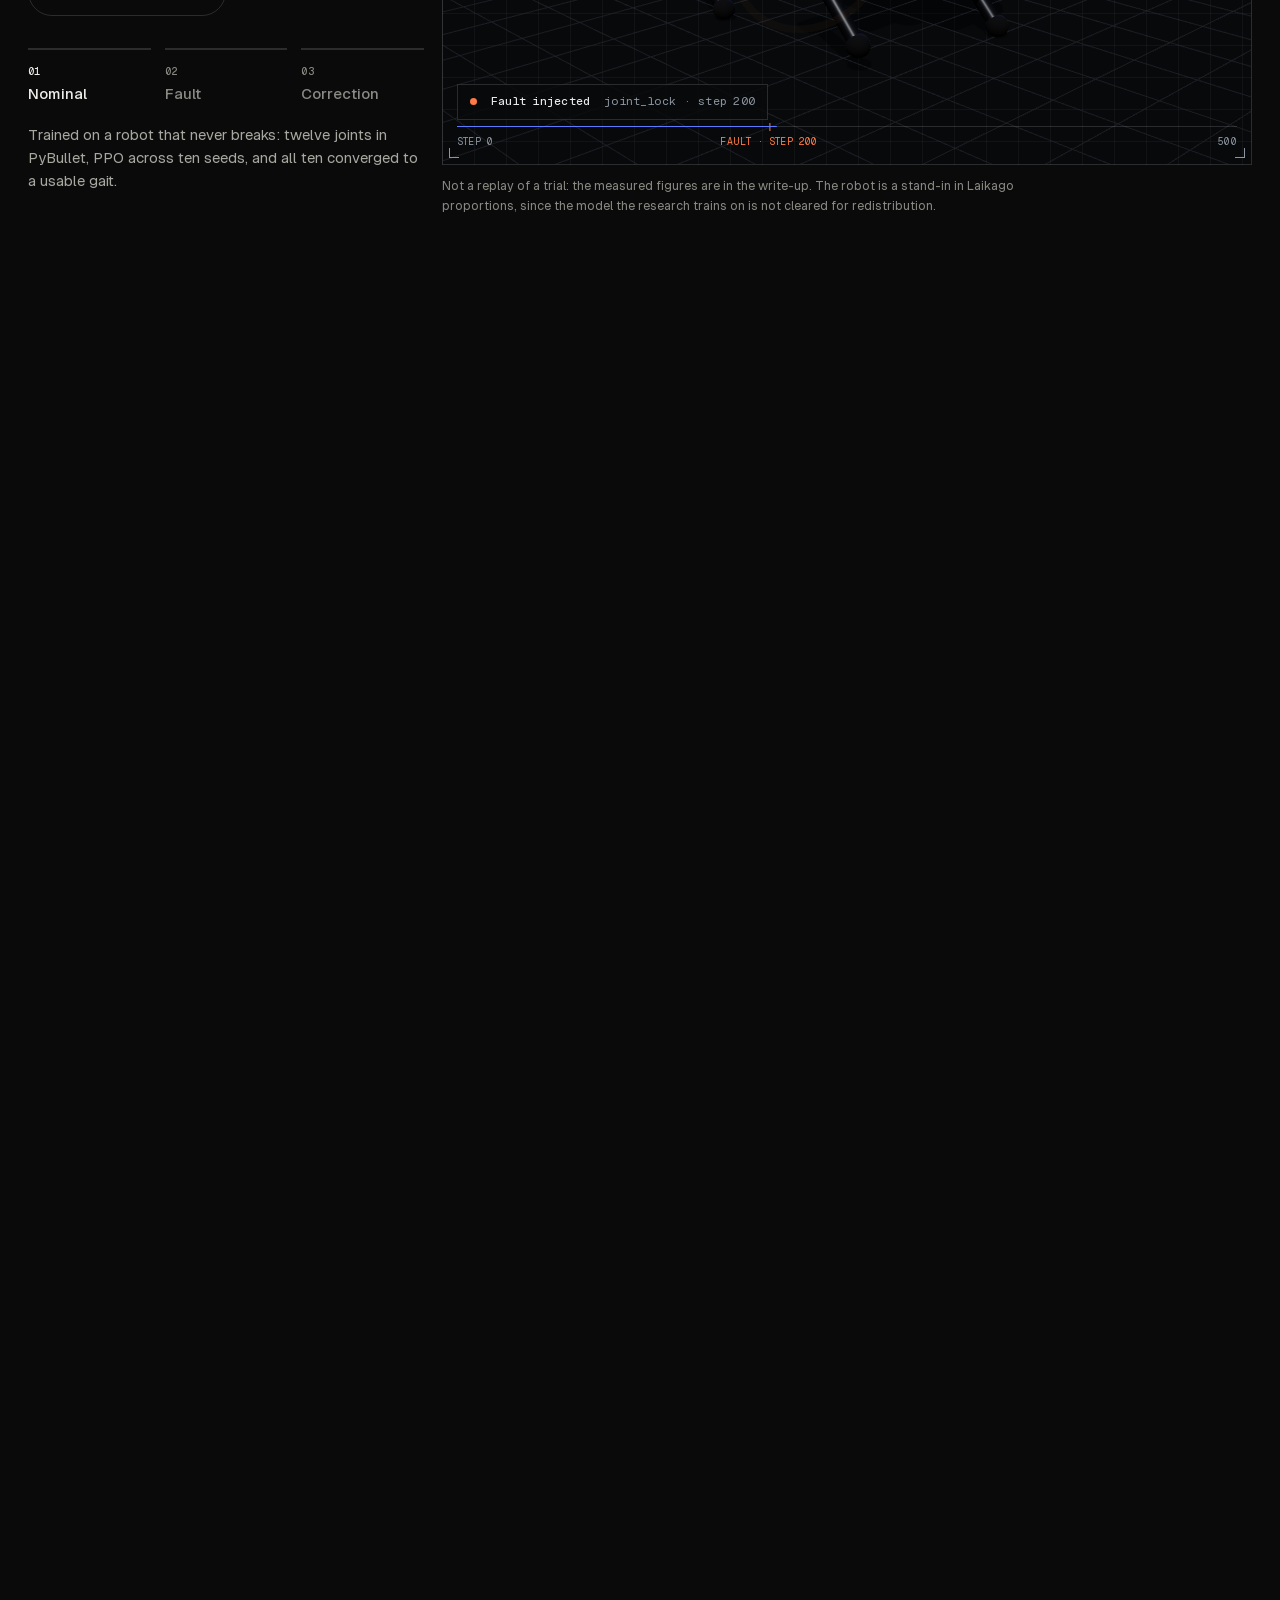
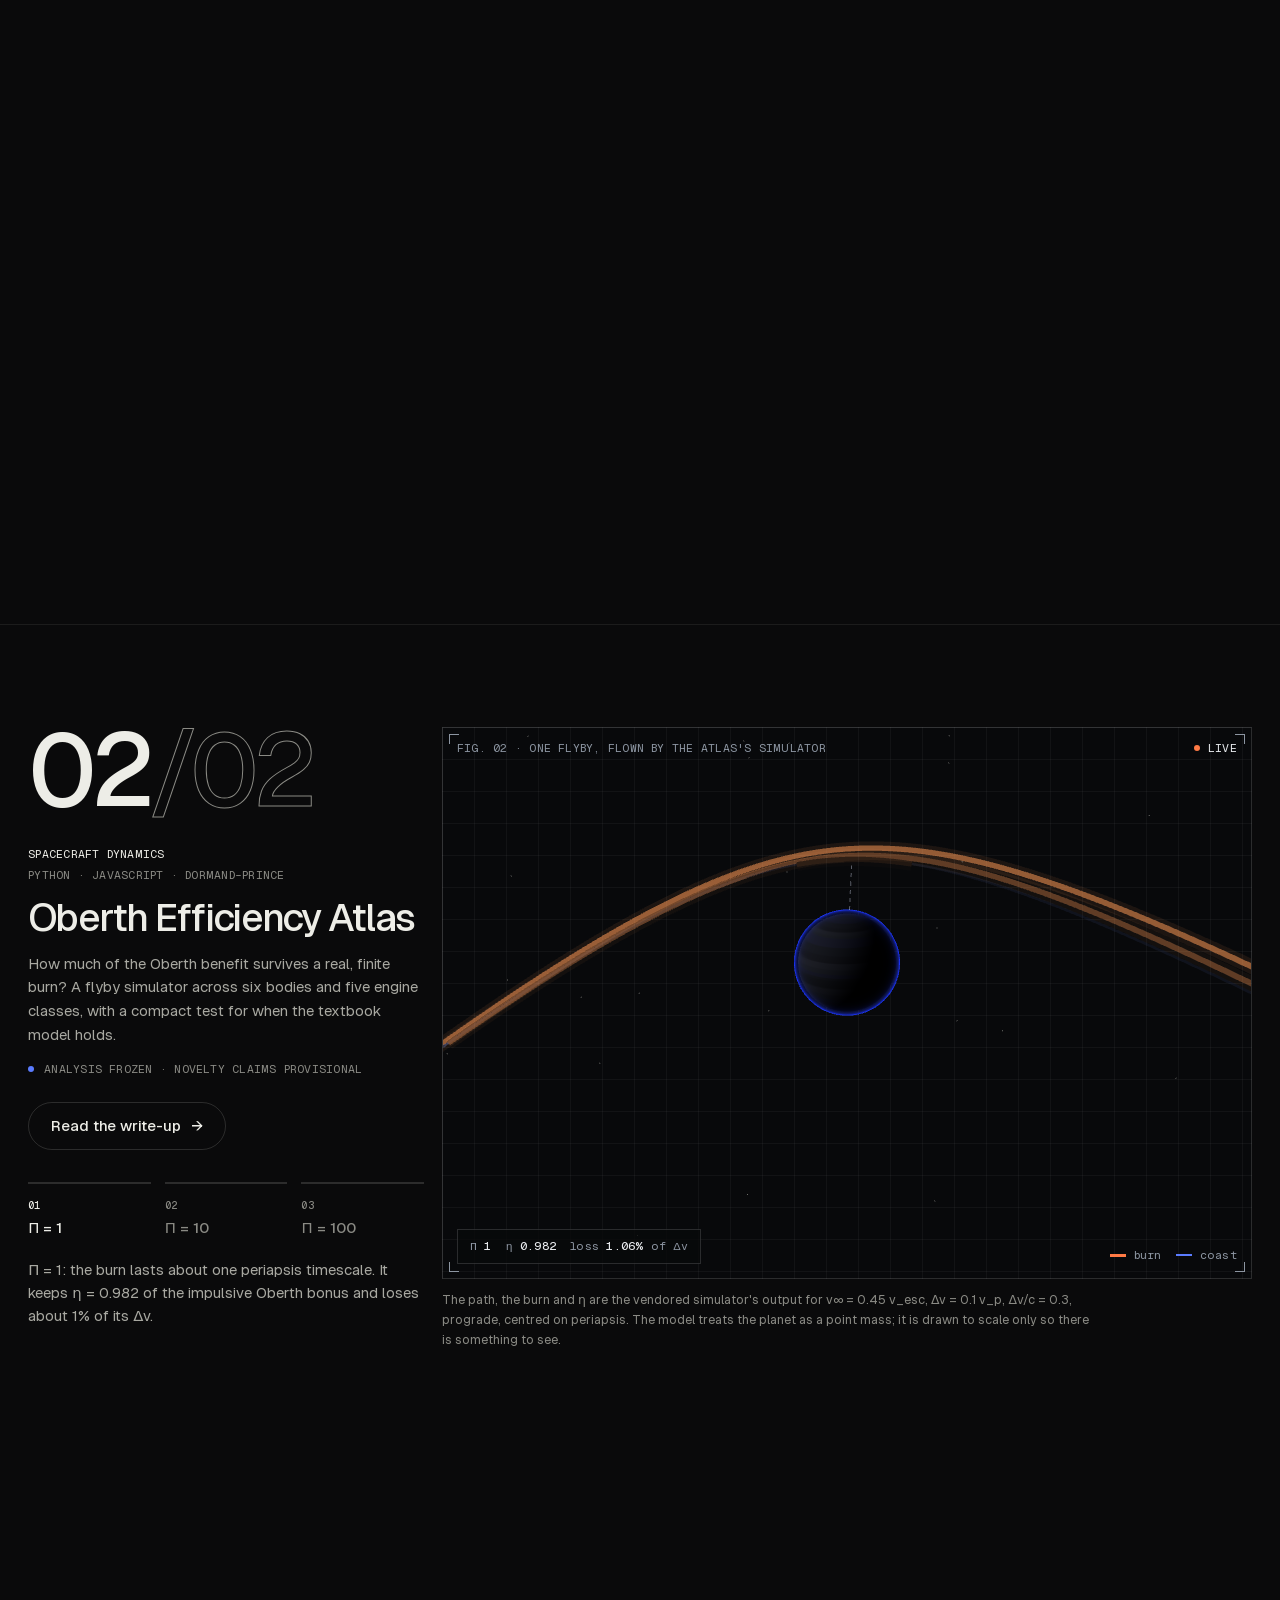
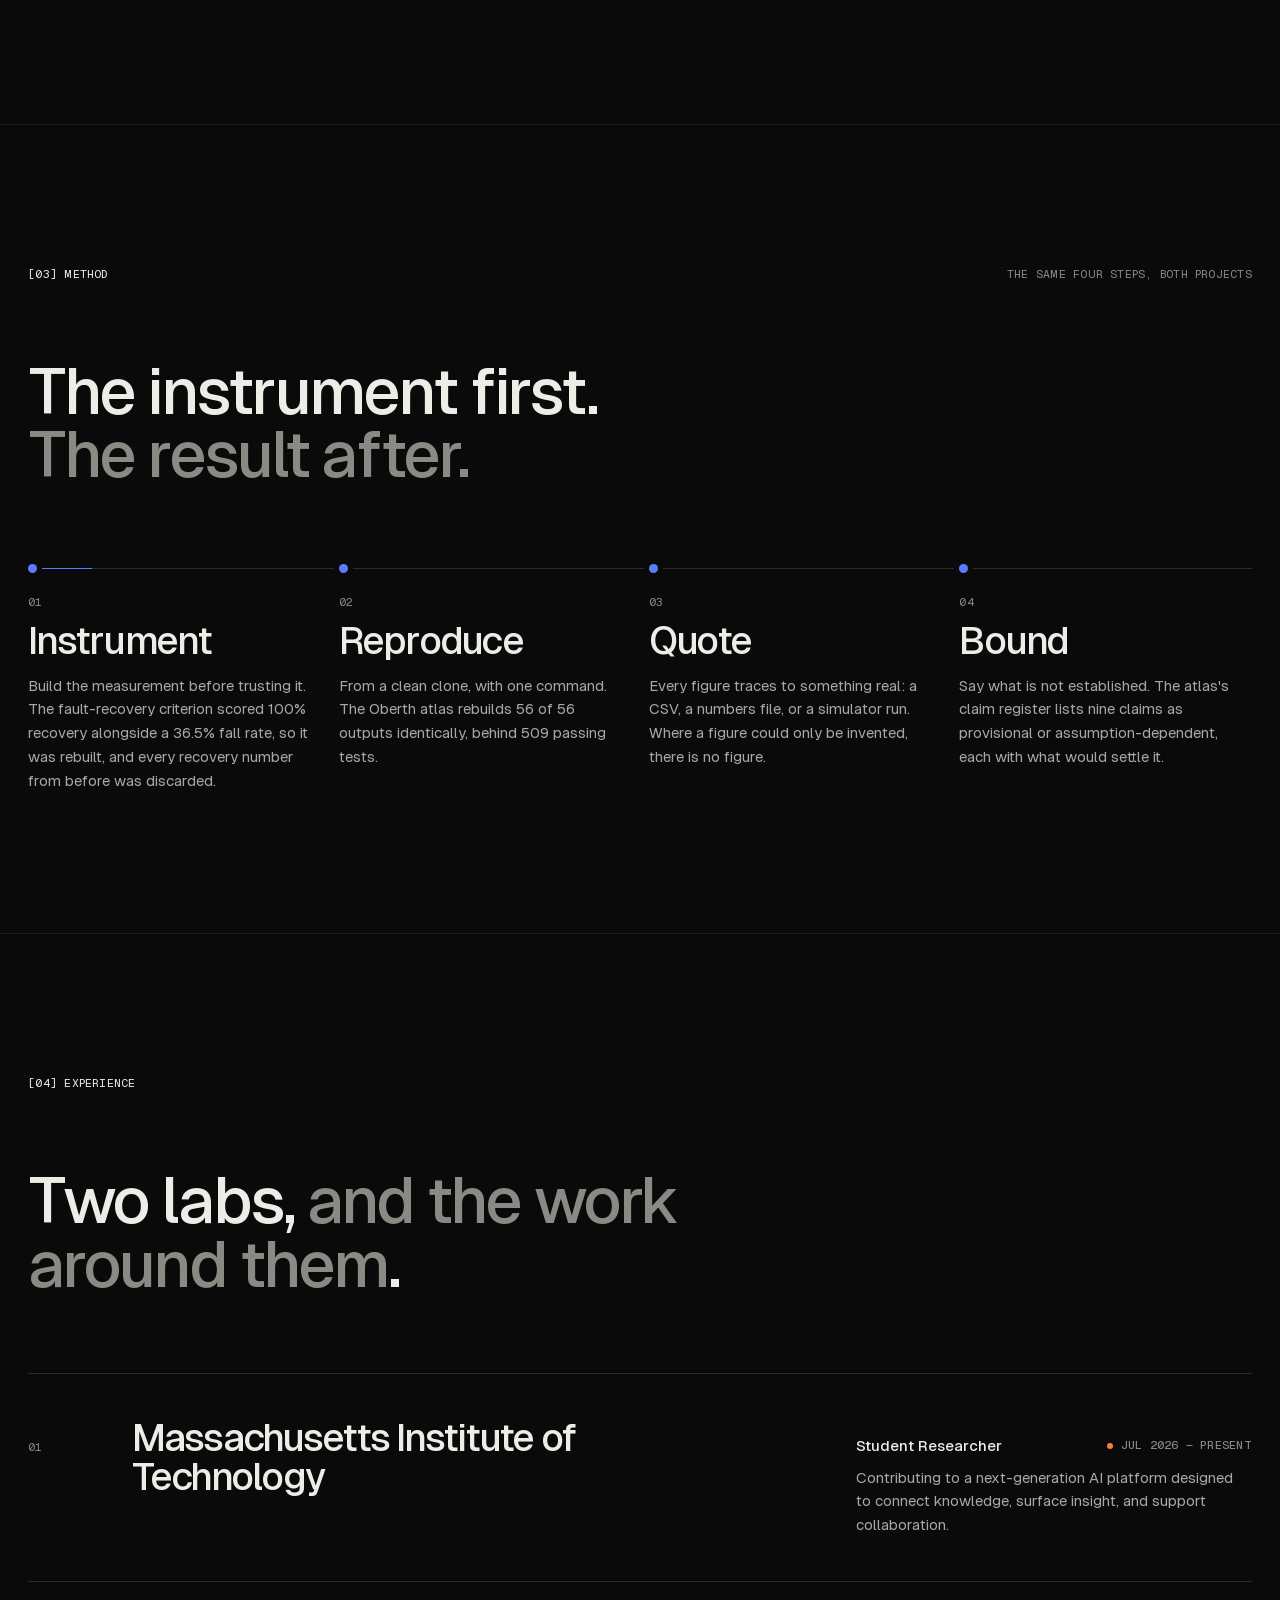
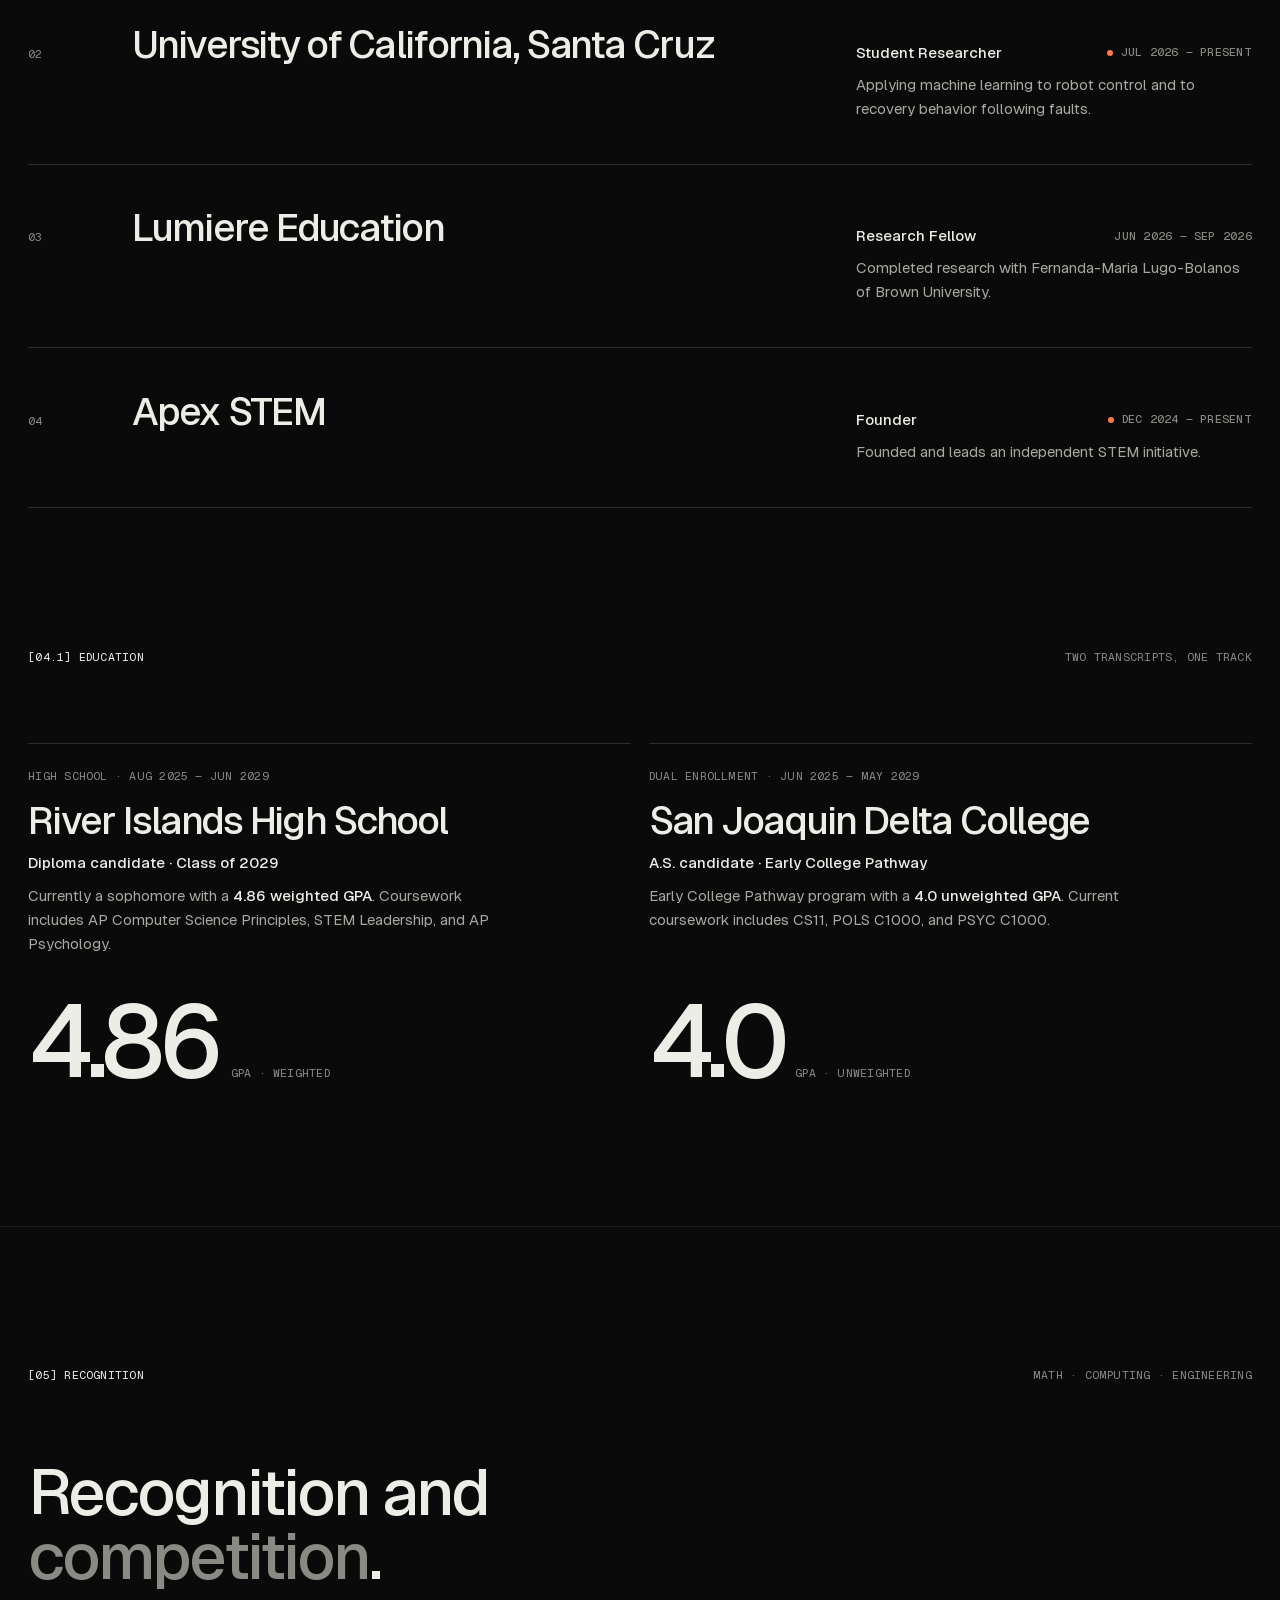
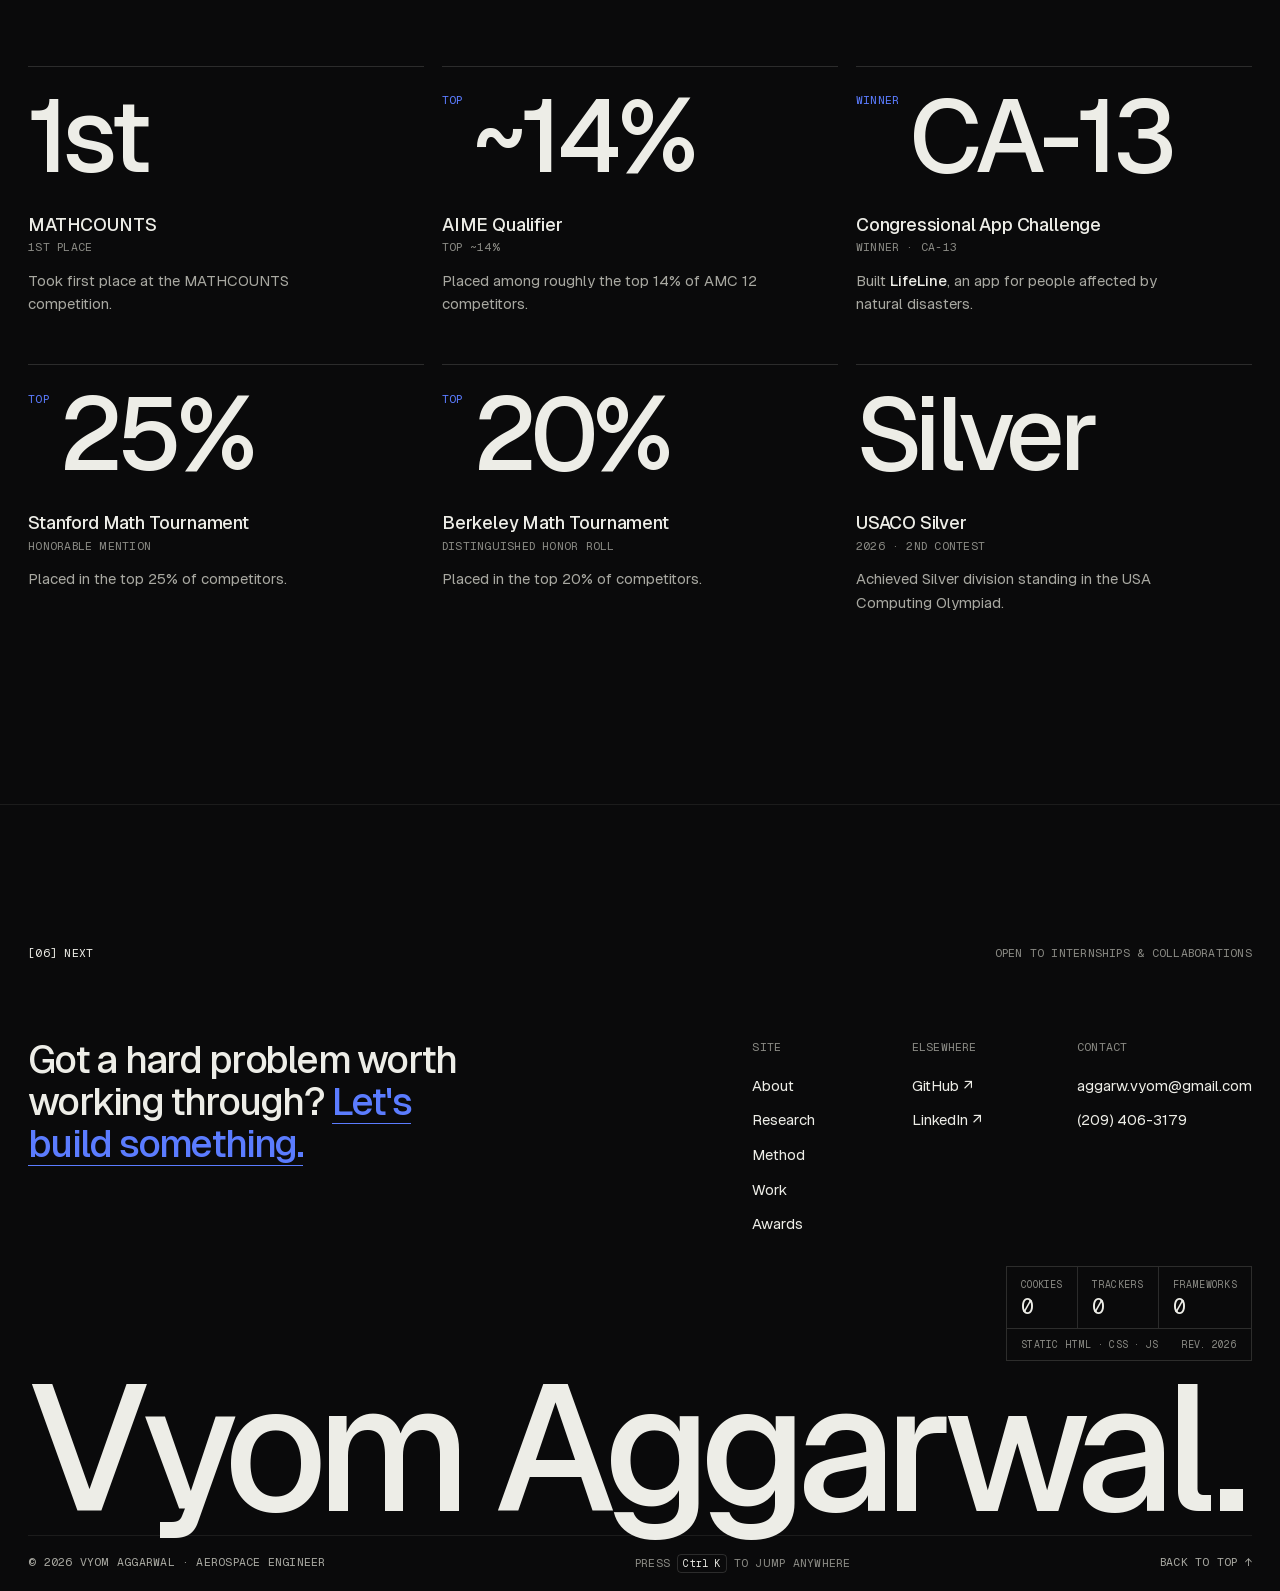
==== commit 70269920: "Remove the G grid overlay Drops the overlay, its key handler and command, and the hints in the foote" ====
--- a/index.html
+++ b/index.html
@@ -37,11 +37,11 @@
 
 <link rel="preload" href="assets/fonts/Geist-var.woff2" as="font" type="font/woff2" crossorigin>
 <link rel="preload" href="assets/fonts/GeistMono-var.woff2" as="font" type="font/woff2" crossorigin>
-<link rel="stylesheet" href="assets/css/tokens.css?v=10796e80">
-<link rel="stylesheet" href="assets/css/base.css?v=10796e80">
-<link rel="stylesheet" href="assets/css/hero.css?v=10796e80">
-<link rel="stylesheet" href="assets/css/sections.css?v=10796e80">
-<link rel="stylesheet" href="assets/css/projects.css?v=10796e80">
+<link rel="stylesheet" href="assets/css/tokens.css?v=b883e0b3">
+<link rel="stylesheet" href="assets/css/base.css?v=b883e0b3">
+<link rel="stylesheet" href="assets/css/hero.css?v=b883e0b3">
+<link rel="stylesheet" href="assets/css/sections.css?v=b883e0b3">
+<link rel="stylesheet" href="assets/css/projects.css?v=b883e0b3">
 
 <noscript><style>
   /* The project write-ups exist only inside these dialogs, so without
@@ -129,11 +129,9 @@
       <kbd class="cmdk__esc">esc</kbd>
     </div>
     <ul class="cmdk__list" id="cmdk-list" role="listbox" aria-label="Commands" data-cmdk-list></ul>
-    <p class="cmdk__foot mono dim"><span>↑↓ move</span><span>↵ run</span><span>G grid</span></p>
+    <p class="cmdk__foot mono dim"><span>↑↓ move</span><span>↵ run</span></p>
   </div>
 </dialog>
-
-<div class="gridlay" aria-hidden="true"><div class="wrap gridlay__cols"><i></i><i></i><i></i><i></i><i></i><i></i><i></i><i></i><i></i><i></i><i></i><i></i></div></div>
 
 <main id="main">
 
@@ -983,7 +981,7 @@
 
     <div class="foot__bar mono">
       <span>© 2026 Vyom Aggarwal · Aerospace Engineer</span>
-      <span class="dim foot__built">Press <kbd>G</kbd> for the grid · <kbd data-cmdk-key>⌘K</kbd> for everything else</span>
+      <span class="dim foot__built">Press <kbd data-cmdk-key>⌘K</kbd> to jump anywhere</span>
       <a href="#overview">Back to top ↑</a>
     </div>
   </div>
@@ -1012,8 +1010,8 @@
 }
 </script>
 
-<script type="module" src="assets/js/hero.js?v=10796e80"></script>
-<script type="module" src="assets/js/projects.js?v=10796e80"></script>
-<script type="module" src="assets/js/sections.js?v=10796e80"></script>
+<script type="module" src="assets/js/hero.js?v=b883e0b3"></script>
+<script type="module" src="assets/js/projects.js?v=b883e0b3"></script>
+<script type="module" src="assets/js/sections.js?v=b883e0b3"></script>
 </body>
 </html>
--- a/assets/css/base.css
+++ b/assets/css/base.css
@@ -326,13 +326,3 @@
 .cmdk__empty { padding: 18px 12px; color: var(--ink-3); font-size: var(--fs-sm); }
 .cmdk__foot { display: flex; gap: 18px; padding: 10px 16px; border-top: 1px solid var(--hair); }
 .cmdk__esc { color: var(--ink-3); }
-
-/* ── the grid overlay, on G ───────────────────────────────── */
-.gridlay {
-  position: fixed; inset: 0; z-index: 90; pointer-events: none;
-  opacity: 0; transition: opacity var(--dur) var(--ease);
-}
-.gridlay.is-on { opacity: 1; }
-.gridlay__cols { height: 100%; display: grid; grid-template-columns: repeat(12, 1fr); gap: clamp(12px, 1.6vw, 24px); }
-.gridlay__cols i { background: var(--accent-soft); border-inline: 1px solid var(--accent-line); }
-@media (max-width: 700px) { .gridlay__cols { grid-template-columns: repeat(4, 1fr); } .gridlay__cols i:nth-child(n + 5) { display: none; } }
